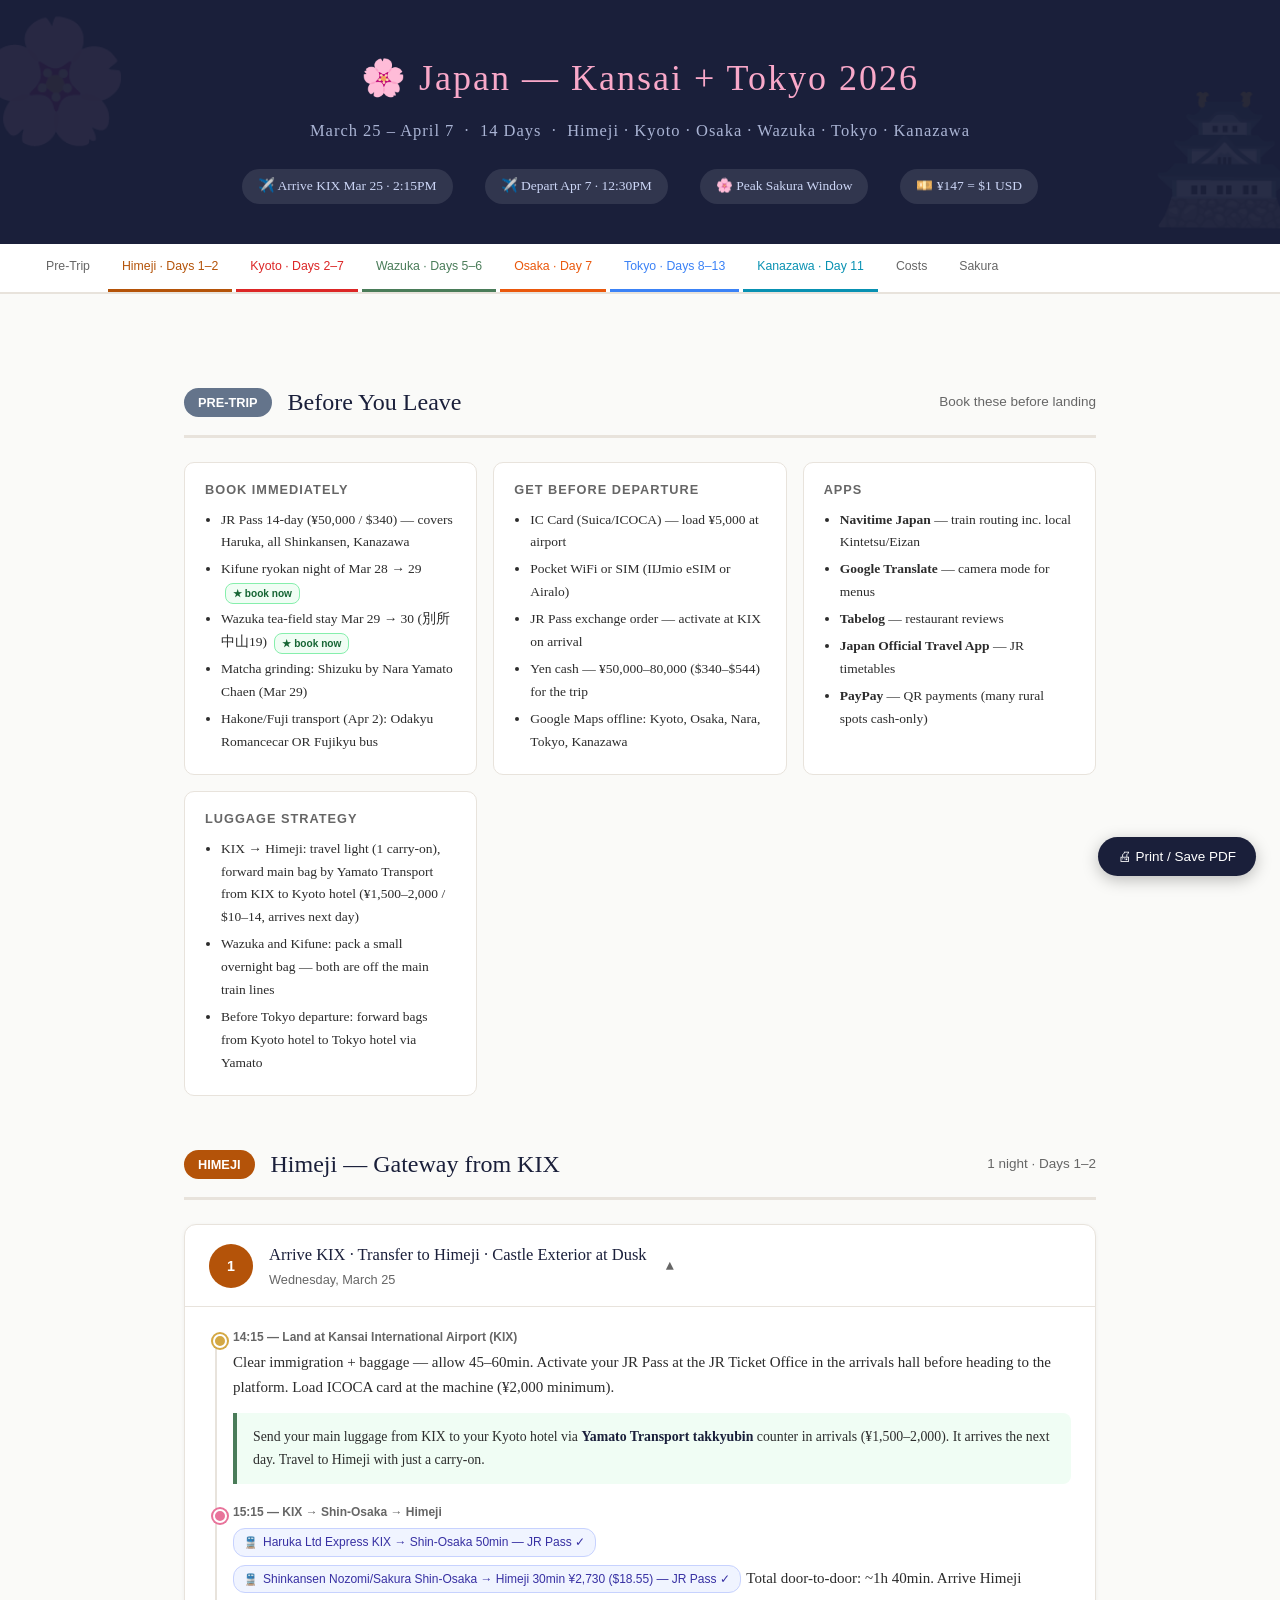
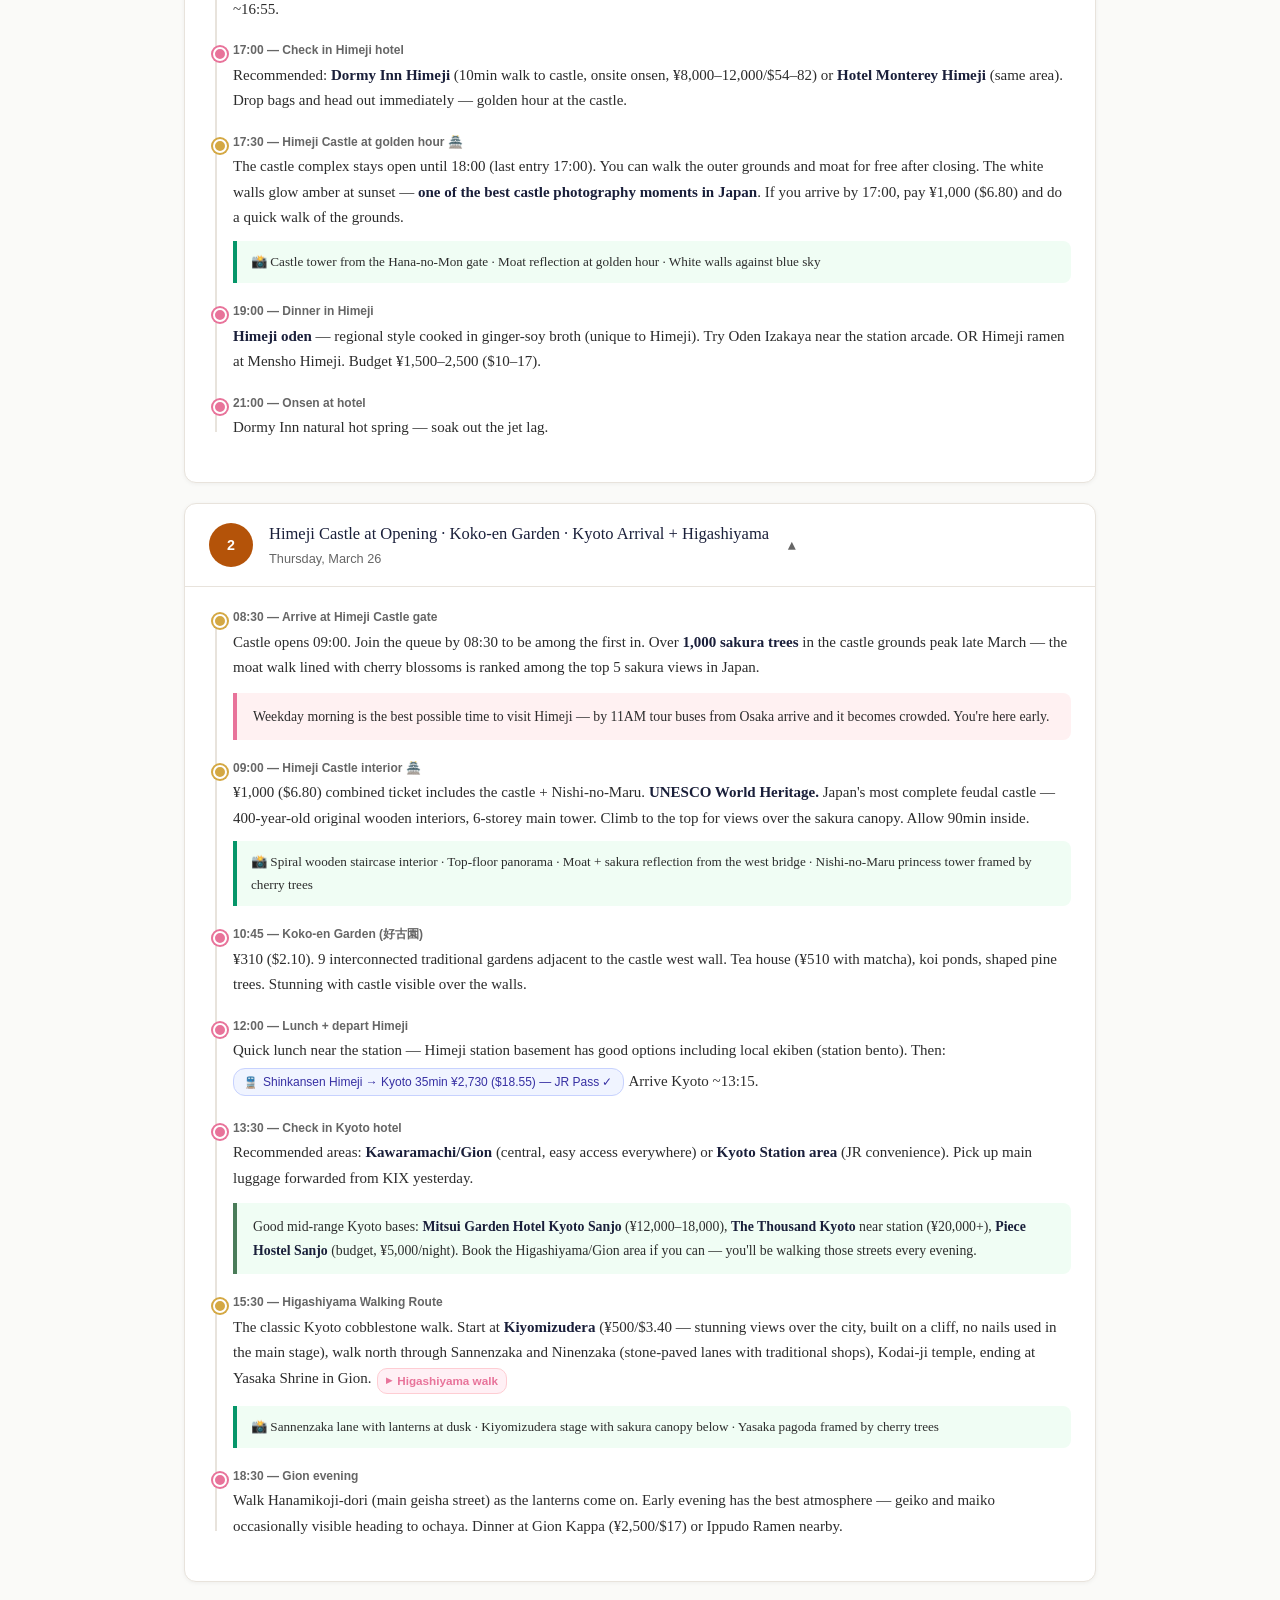
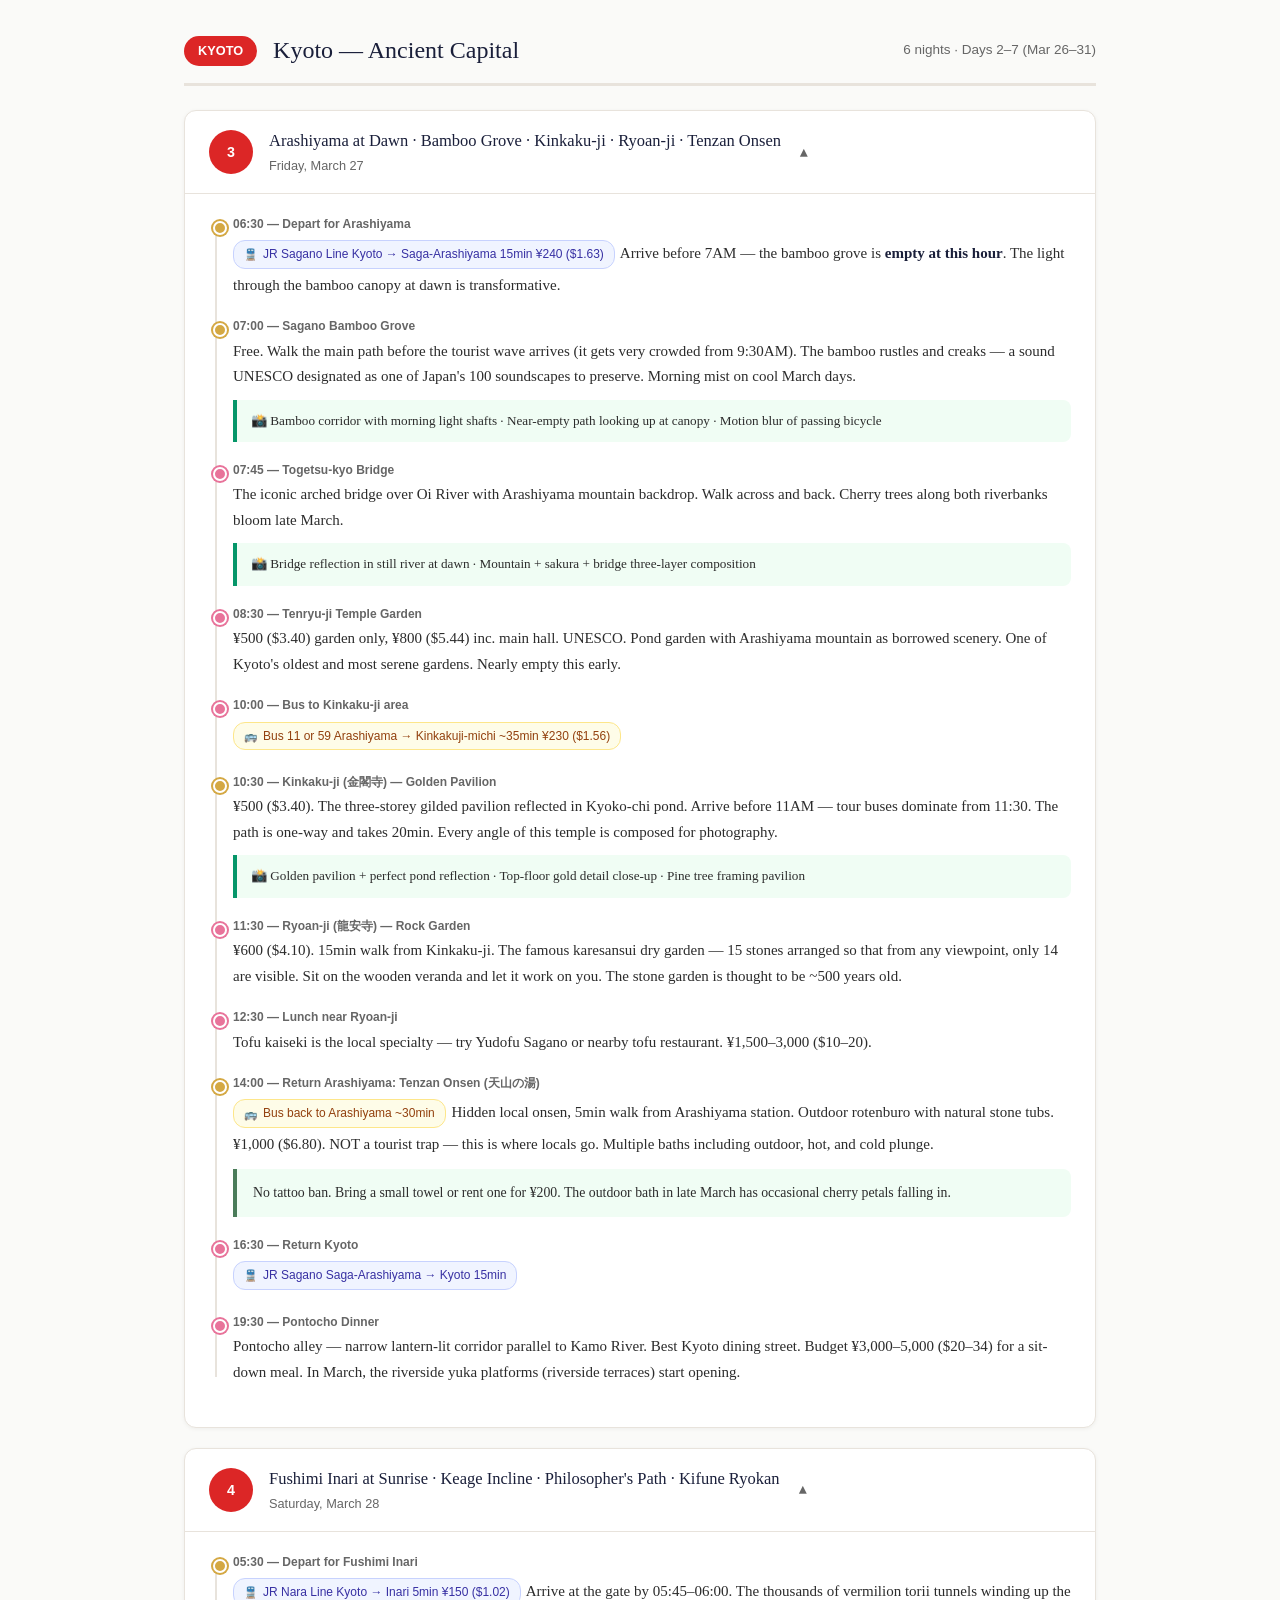
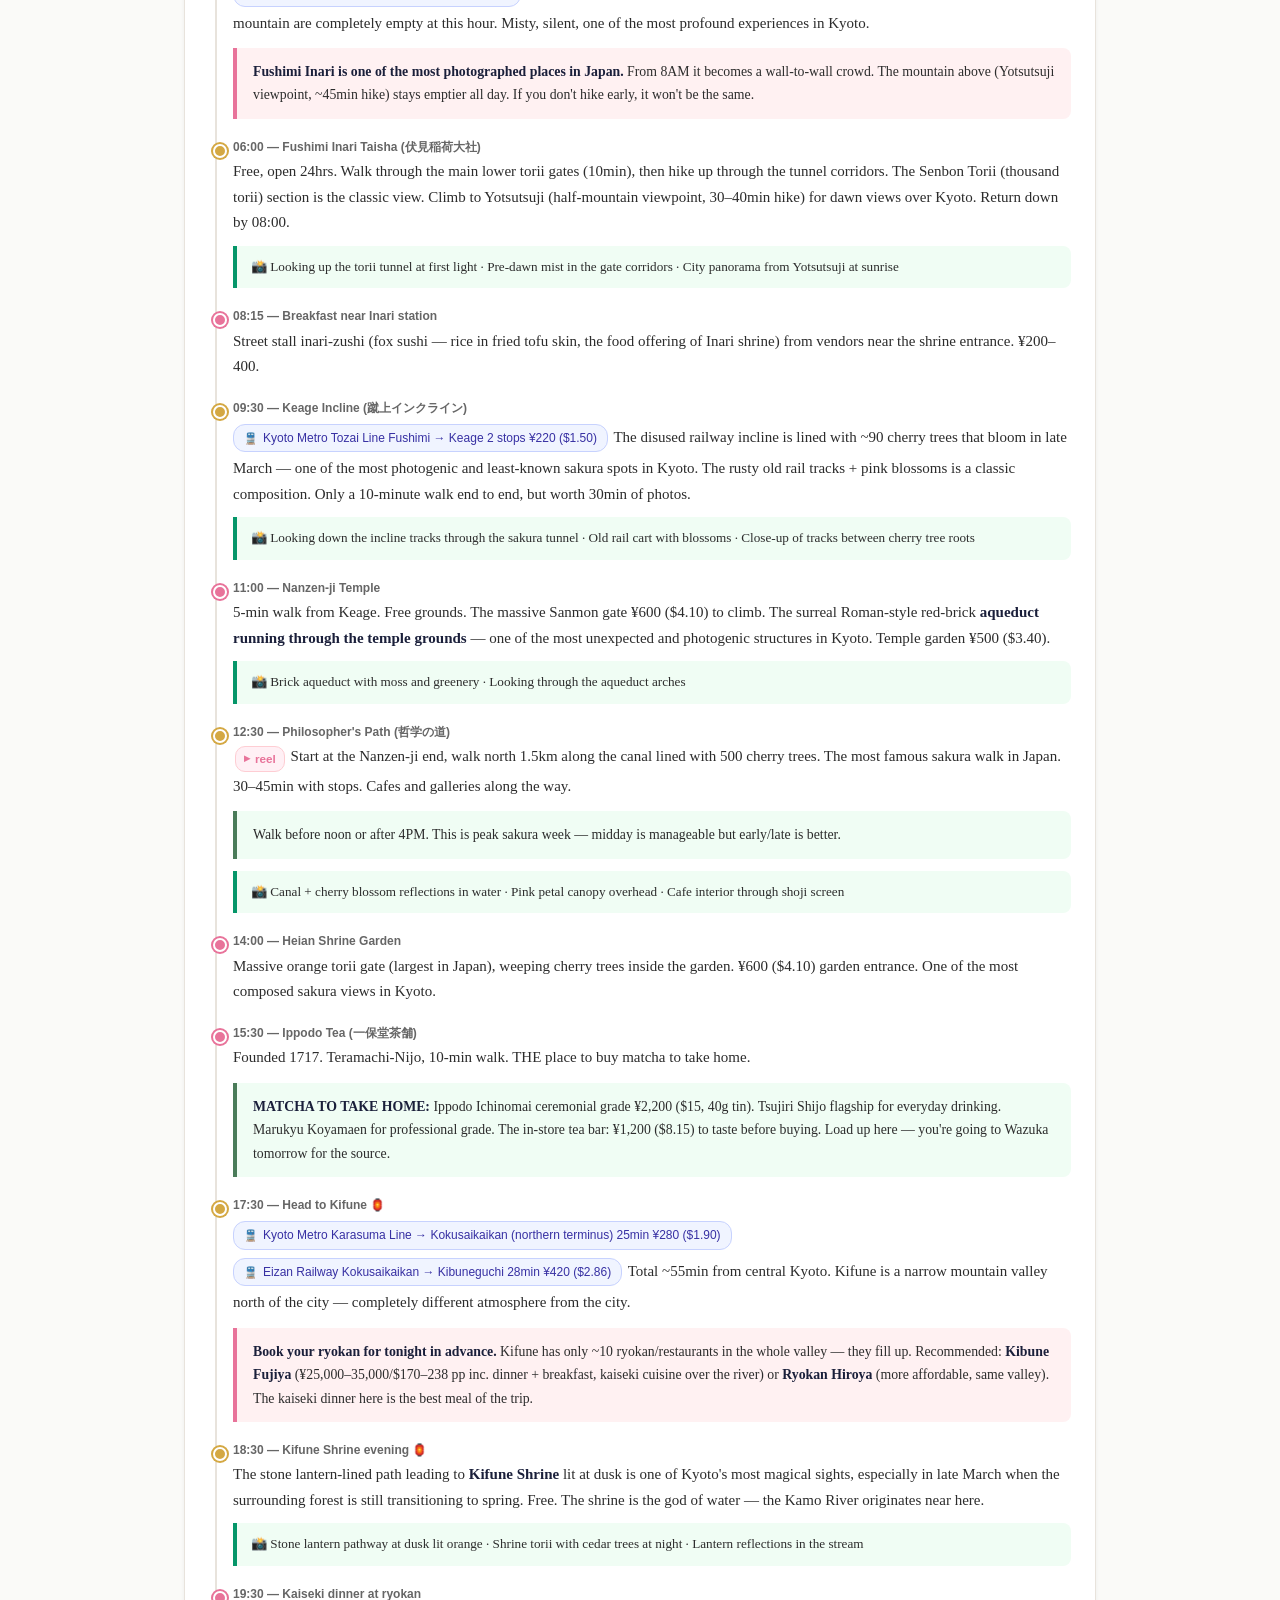
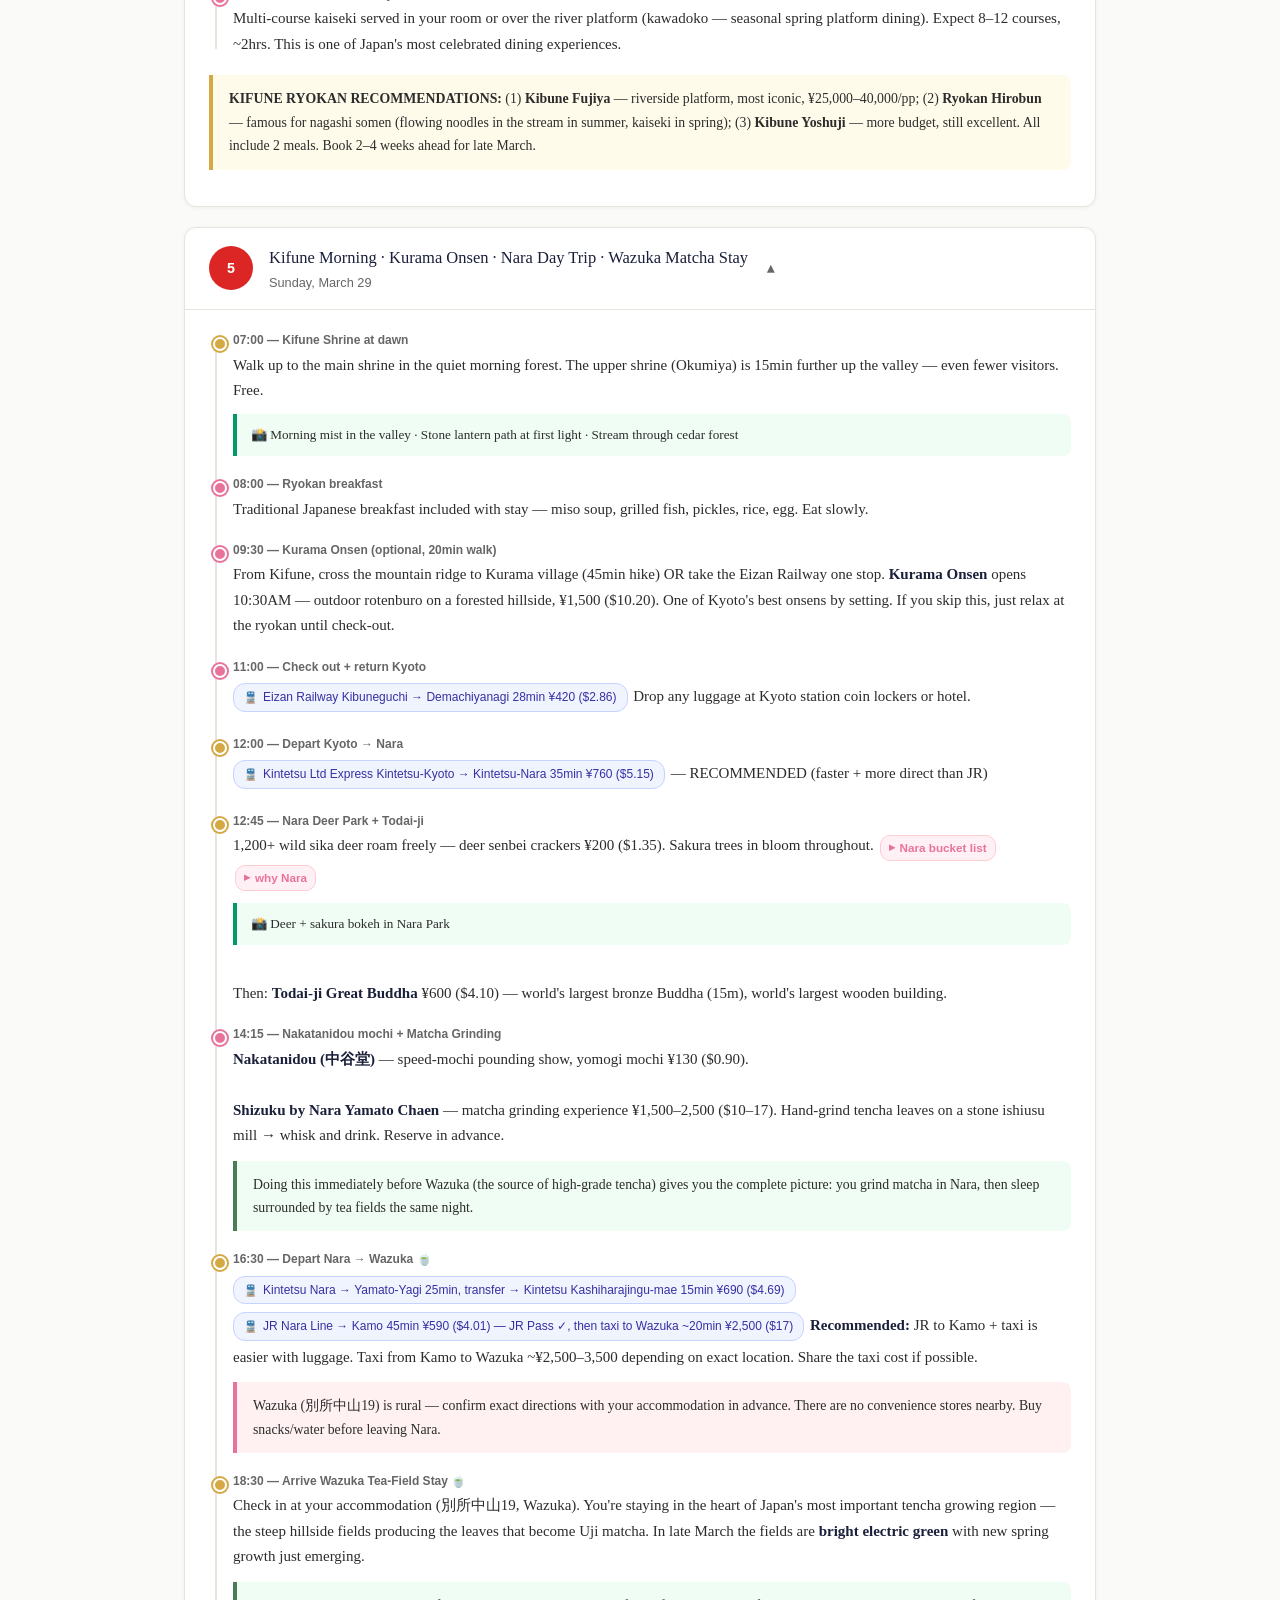
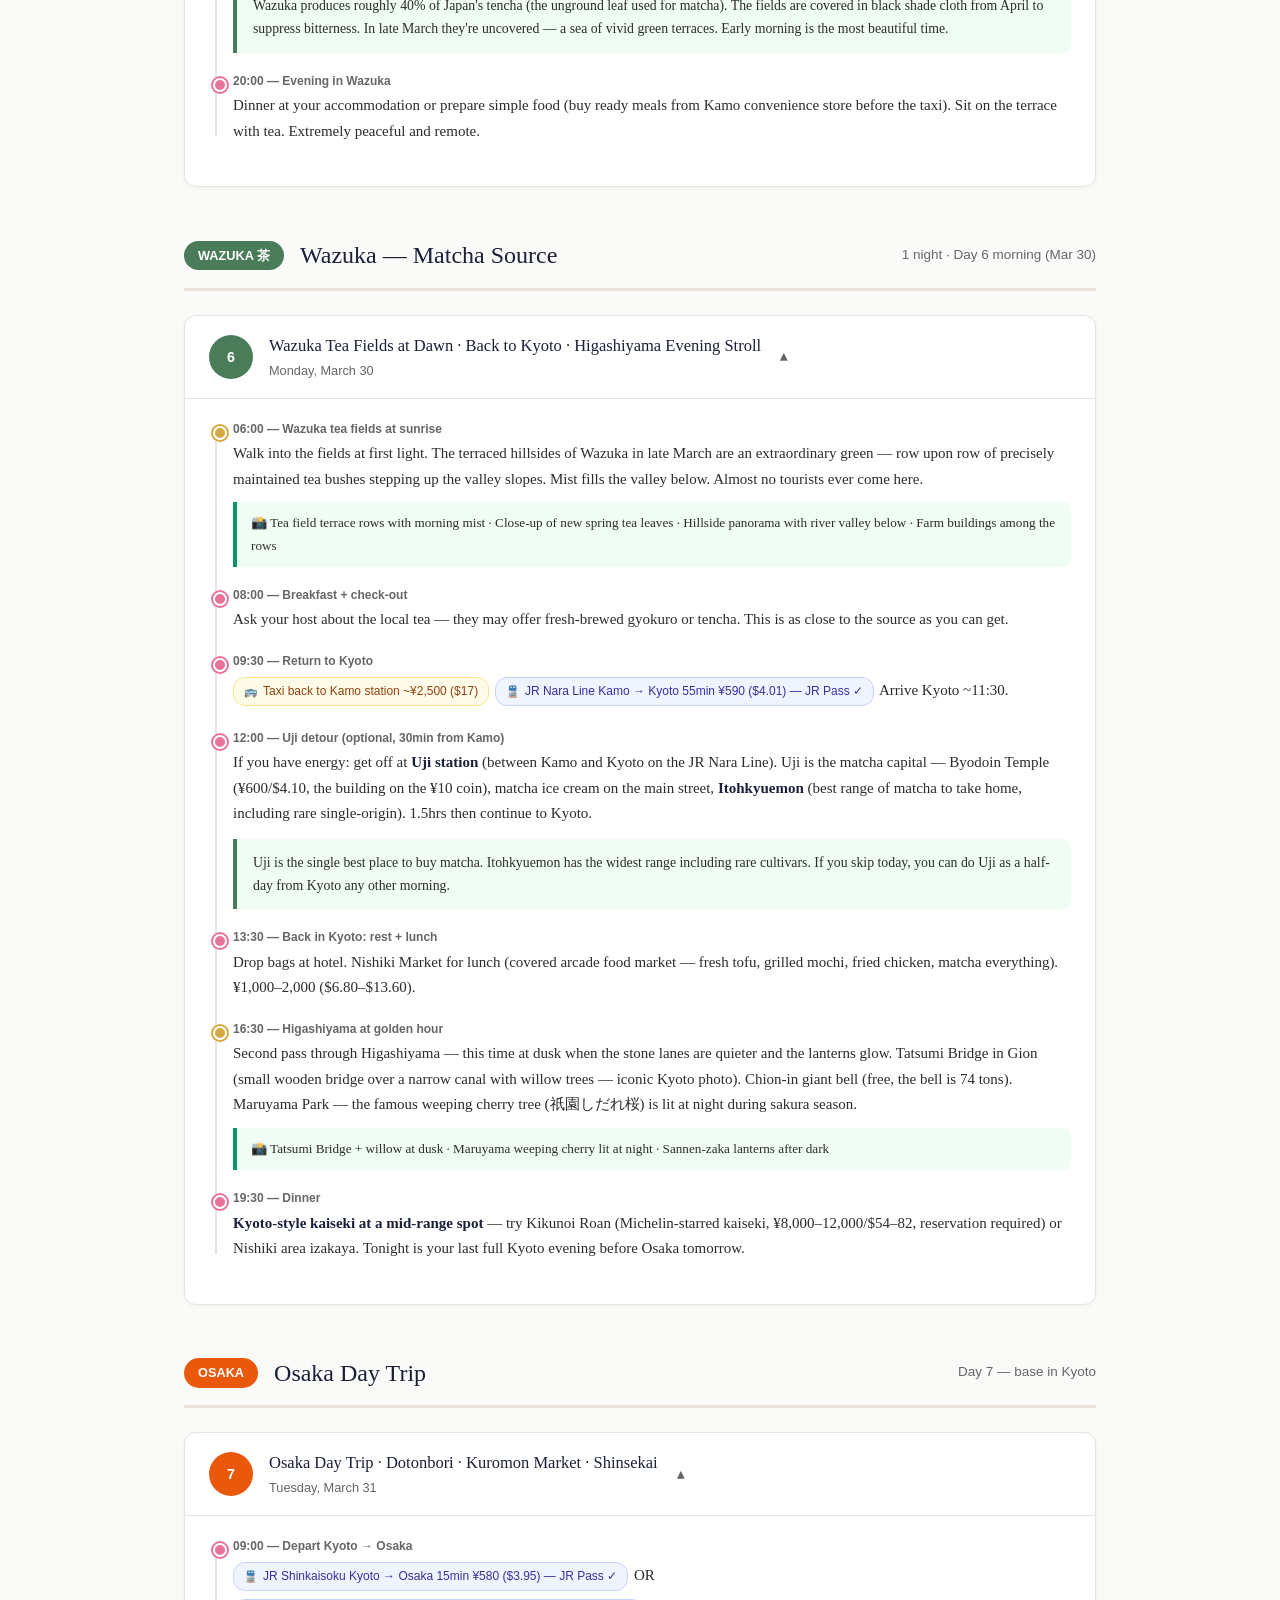
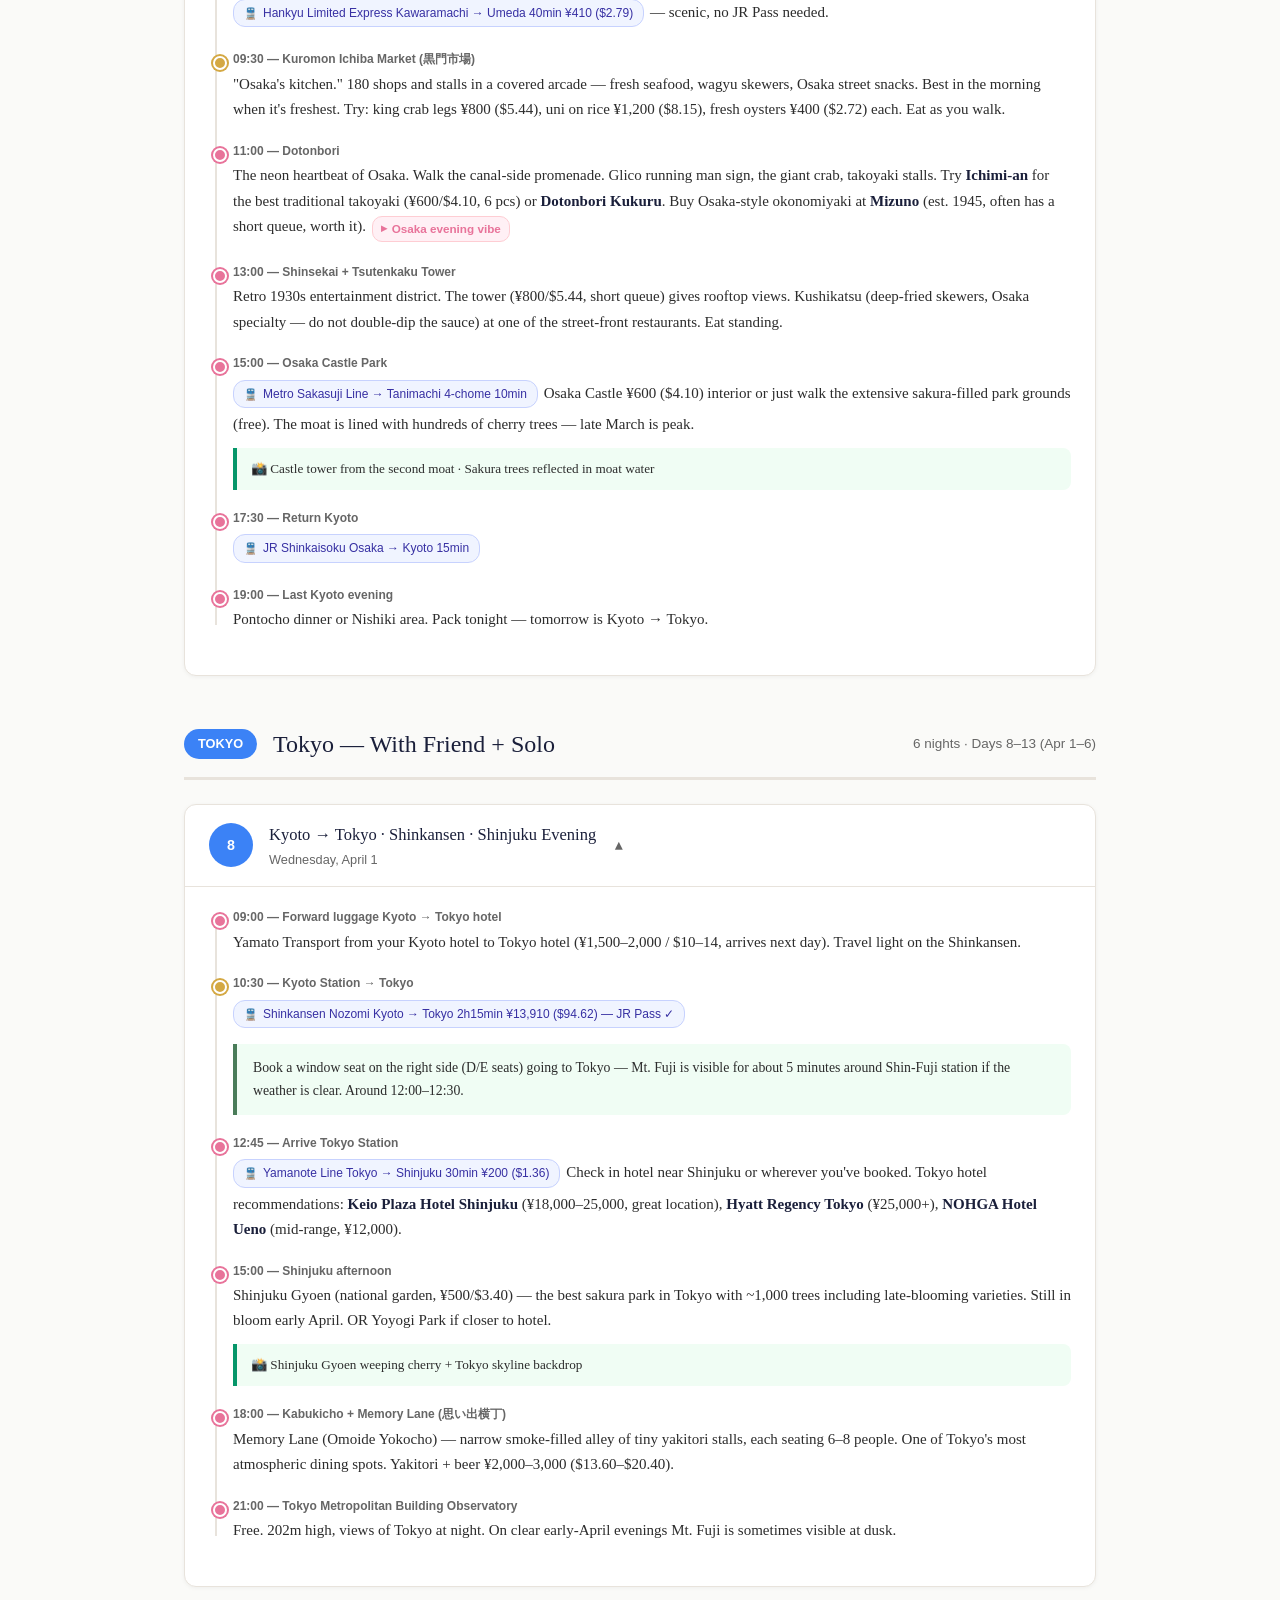
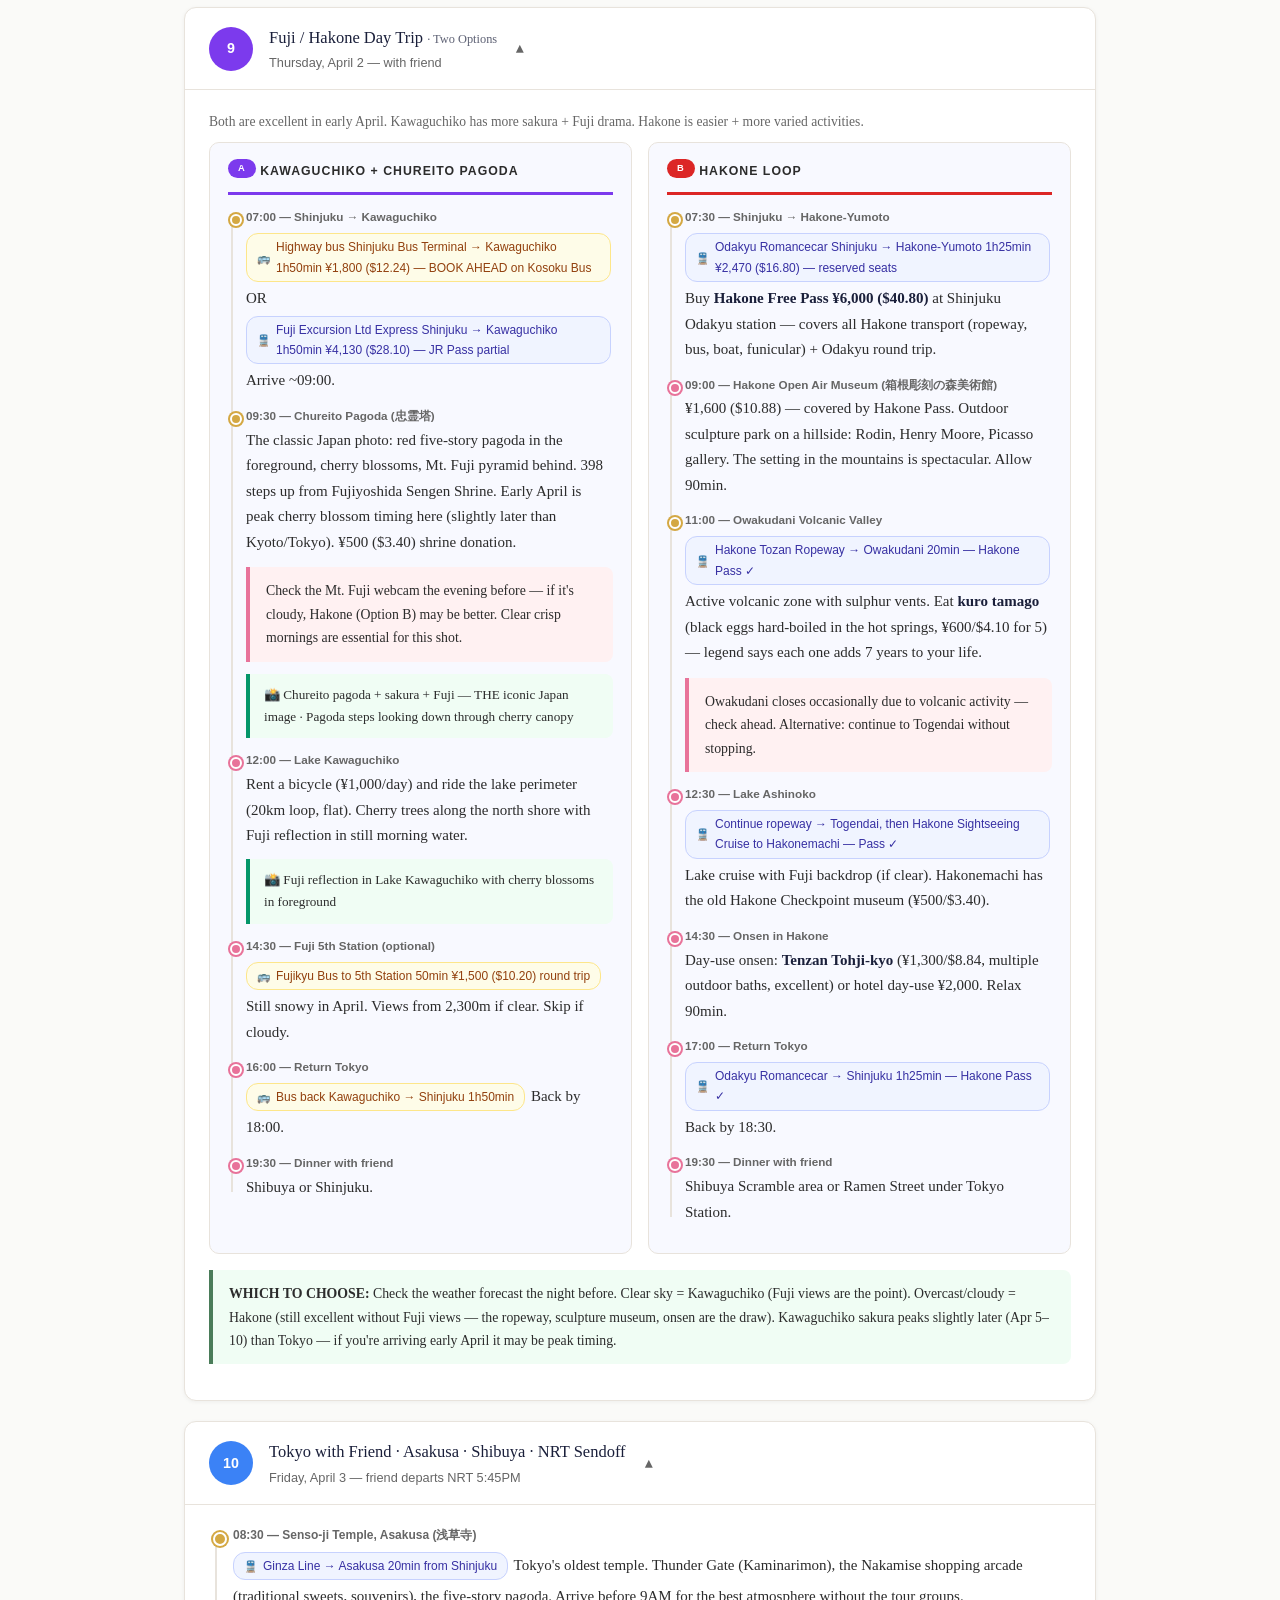
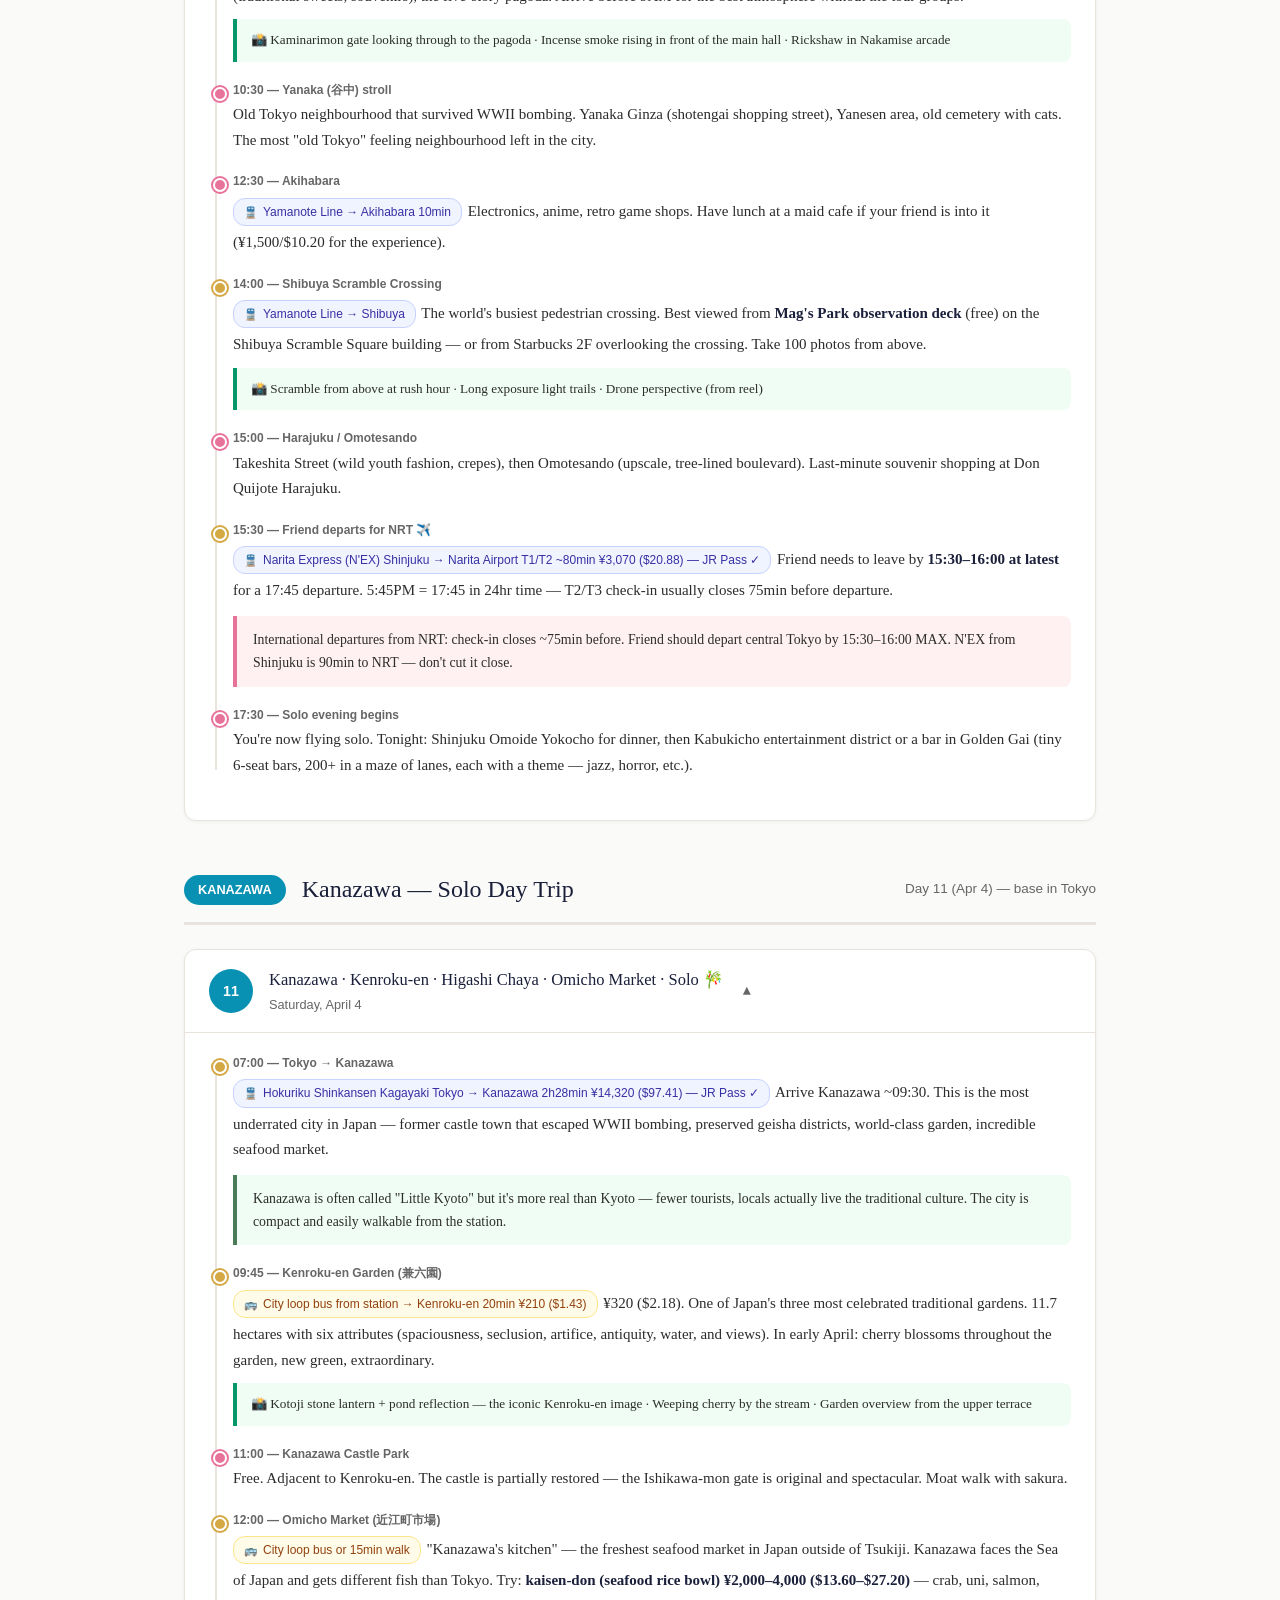
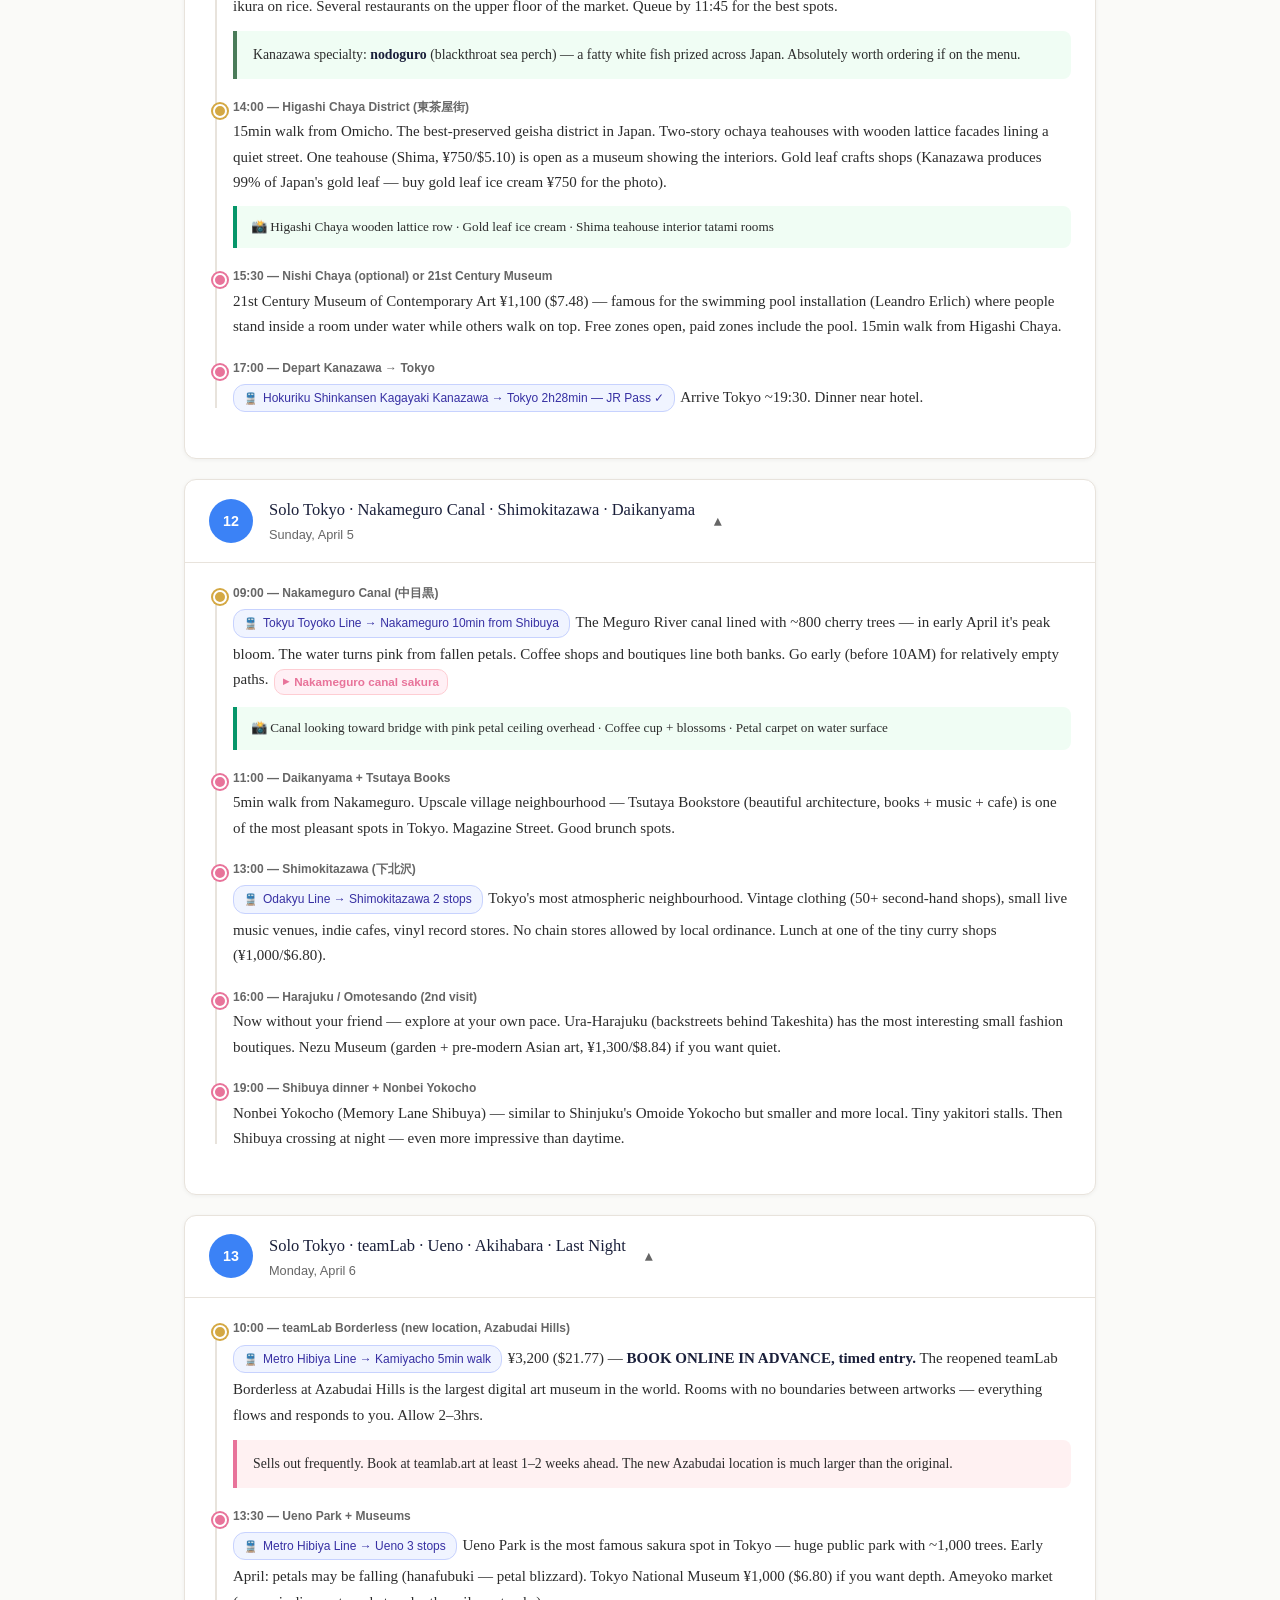
==== itinerary/kansai-tokyo-2026.html @ a79ab3cd "Add KIX arrival itinerary — Himeji, Kyoto, Wazuka, Tokyo, Kanazawa (Mar 25 – Apr 7)" ====
<!DOCTYPE html>
<html lang="en">
<head>
<meta charset="UTF-8">
<meta name="viewport" content="width=device-width, initial-scale=1.0">
<title>Japan — Kansai + Tokyo · Mar 25 – Apr 7 2026</title>
<style>
  :root {
    --sakura: #f9a8c9;
    --sakura-dark: #e8739a;
    --navy: #1a1f3a;
    --navy-light: #252d52;
    --gold: #d4a843;
    --green: #4a7c59;
    --text: #2c2c2c;
    --text-light: #666;
    --bg: #fafaf8;
    --card: #ffffff;
    --border: #e8e3dc;
    --himeji: #b45309;
    --kyoto: #dc2626;
    --osaka: #ea580c;
    --tokyo: #3b82f6;
    --fuji: #7c3aed;
    --wazuka: #4a7c59;
    --kanazawa: #0891b2;
  }
  * { box-sizing: border-box; margin: 0; padding: 0; }
  body { font-family: 'Georgia', serif; background: var(--bg); color: var(--text); line-height: 1.7; font-size: 15px; }

  header {
    background: var(--navy);
    color: white;
    padding: 48px 32px 40px;
    text-align: center;
    position: relative;
    overflow: hidden;
  }
  header::before { content: '🌸'; position: absolute; font-size: 120px; opacity: 0.06; top: -20px; left: -20px; }
  header::after  { content: '🏯'; position: absolute; font-size: 120px; opacity: 0.06; bottom: -20px; right: -20px; }
  header h1 { font-size: 2.4em; font-weight: normal; letter-spacing: 2px; color: var(--sakura); }
  header .subtitle { color: #aab4d4; font-size: 1.1em; margin-top: 8px; letter-spacing: 1px; }
  header .meta { display: flex; justify-content: center; gap: 32px; margin-top: 24px; flex-wrap: wrap; }
  header .meta span { background: rgba(255,255,255,0.1); padding: 6px 16px; border-radius: 20px; font-size: 0.9em; color: #ccd6f6; }

  nav {
    background: white;
    border-bottom: 2px solid var(--border);
    padding: 0 32px;
    position: sticky; top: 0; z-index: 100;
    display: flex; gap: 4px;
    overflow-x: auto; scrollbar-width: none;
  }
  nav::-webkit-scrollbar { display: none; }
  nav a {
    display: inline-block; padding: 12px 14px;
    text-decoration: none; color: var(--text-light);
    font-size: 0.82em; white-space: nowrap;
    border-bottom: 3px solid transparent;
    font-family: sans-serif; transition: all 0.2s;
  }
  nav a:hover { color: var(--navy); border-bottom-color: var(--sakura-dark); }
  nav a.himeji { border-bottom-color: var(--himeji); color: var(--himeji); }
  nav a.kyoto  { border-bottom-color: var(--kyoto); color: var(--kyoto); }
  nav a.osaka  { border-bottom-color: var(--osaka); color: var(--osaka); }
  nav a.tokyo  { border-bottom-color: var(--tokyo); color: var(--tokyo); }
  nav a.fuji   { border-bottom-color: var(--fuji); color: var(--fuji); }
  nav a.wazuka { border-bottom-color: var(--wazuka); color: var(--wazuka); }
  nav a.kanazawa { border-bottom-color: var(--kanazawa); color: var(--kanazawa); }

  main { max-width: 960px; margin: 0 auto; padding: 40px 24px 80px; }

  .region-header {
    display: flex; align-items: center; gap: 16px;
    margin: 48px 0 24px;
    padding-bottom: 12px;
    border-bottom: 3px solid var(--border);
  }
  .region-header .badge { padding: 4px 14px; border-radius: 20px; color: white; font-size: 0.85em; font-family: sans-serif; font-weight: 600; white-space: nowrap; }
  .region-header h2 { font-size: 1.6em; font-weight: normal; color: var(--navy); }
  .region-header .nights { color: var(--text-light); font-family: sans-serif; font-size: 0.9em; margin-left: auto; }

  .day { background: var(--card); border: 1px solid var(--border); border-radius: 12px; margin-bottom: 20px; overflow: hidden; box-shadow: 0 1px 4px rgba(0,0,0,0.05); }
  .day-header { display: flex; align-items: center; gap: 16px; padding: 16px 24px; border-bottom: 1px solid var(--border); cursor: pointer; user-select: none; }
  .day-number { width: 44px; height: 44px; border-radius: 50%; display: flex; align-items: center; justify-content: center; color: white; font-family: sans-serif; font-weight: 700; font-size: 0.95em; flex-shrink: 0; }
  .day-header h3 { font-size: 1.1em; font-weight: normal; color: var(--navy); flex: 1; }
  .day-header .date { font-family: sans-serif; font-size: 0.85em; color: var(--text-light); }
  .day-header .chevron { color: var(--text-light); font-size: 0.9em; transition: transform 0.2s; }
  .day.open .chevron { transform: rotate(180deg); }
  .day-body { padding: 20px 24px 24px; display: none; }
  .day.open .day-body { display: block; }

  .timeline { list-style: none; position: relative; padding-left: 24px; }
  .timeline::before { content: ''; position: absolute; left: 6px; top: 8px; bottom: 8px; width: 2px; background: var(--border); }
  .timeline li { position: relative; margin-bottom: 18px; }
  .timeline li::before { content: ''; position: absolute; left: -20px; top: 7px; width: 10px; height: 10px; border-radius: 50%; background: var(--sakura-dark); border: 2px solid white; box-shadow: 0 0 0 2px var(--sakura-dark); }
  .timeline li.alert::before { background: var(--gold); box-shadow: 0 0 0 2px var(--gold); }
  .time { font-family: sans-serif; font-size: 0.8em; color: var(--text-light); font-weight: 600; margin-bottom: 2px; }
  .timeline li strong { color: var(--navy); }

  .train { display: inline-flex; align-items: center; gap: 6px; background: #f0f4ff; border: 1px solid #c7d2fe; color: #3730a3; padding: 3px 10px; border-radius: 12px; font-family: sans-serif; font-size: 0.8em; font-weight: 500; margin: 4px 2px 4px 0; }
  .train::before { content: '🚆'; font-size: 0.9em; }
  .bus { display: inline-flex; align-items: center; gap: 6px; background: #fefce8; border: 1px solid #fde68a; color: #92400e; padding: 3px 10px; border-radius: 12px; font-family: sans-serif; font-size: 0.8em; font-weight: 500; margin: 4px 2px 4px 0; }
  .bus::before { content: '🚌'; font-size: 0.9em; }

  a.reel { display: inline-flex; align-items: center; gap: 5px; color: var(--sakura-dark); text-decoration: none; font-family: sans-serif; font-size: 0.78em; font-weight: 600; background: #fff0f5; border: 1px solid #fecdd3; padding: 2px 8px; border-radius: 10px; margin: 2px; white-space: nowrap; transition: background 0.15s; }
  a.reel:hover { background: #ffe4eb; }
  a.reel::before { content: '▶'; font-size: 0.7em; }

  .callout { background: #fffbeb; border-left: 4px solid var(--gold); padding: 12px 16px; border-radius: 0 8px 8px 0; margin: 12px 0; font-size: 0.92em; }
  .callout.warn { background: #fff1f2; border-color: var(--sakura-dark); }
  .callout.tip  { background: #f0fdf4; border-color: var(--green); }

  .photo-spot { background: #f0fdf4; border-left: 4px solid #059669; padding: 10px 14px; border-radius: 0 8px 8px 0; margin: 10px 0; font-size: 0.88em; }

  .table-wrap { overflow-x: auto; margin: 16px 0; }
  table { width: 100%; border-collapse: collapse; font-family: sans-serif; font-size: 0.85em; }
  th { background: var(--navy); color: white; padding: 10px 12px; text-align: left; font-weight: 500; }
  td { padding: 9px 12px; border-bottom: 1px solid var(--border); }
  tr:hover td { background: #f8f9ff; }
  td .yen { color: var(--text-light); }
  td .usd { color: var(--green); font-weight: 600; }

  .pretip-grid { display: grid; grid-template-columns: repeat(auto-fit, minmax(260px, 1fr)); gap: 16px; margin-top: 16px; }
  .pretip-card { background: var(--card); border: 1px solid var(--border); border-radius: 10px; padding: 16px 20px; }
  .pretip-card h4 { font-family: sans-serif; font-size: 0.85em; text-transform: uppercase; letter-spacing: 1px; color: var(--text-light); margin-bottom: 8px; }
  .pretip-card ul { padding-left: 16px; font-size: 0.9em; }
  .pretip-card li { margin-bottom: 4px; }
  .my-tip { display: inline-block; background: #f0fdf4; border: 1px solid #86efac; color: #166534; font-family: sans-serif; font-size: 0.75em; padding: 1px 7px; border-radius: 8px; margin-left: 4px; font-weight: 600; vertical-align: middle; }
  .my-tip::before { content: '★ '; }

  .alt-label { font-family: sans-serif; font-size: 0.78em; font-weight: 700; text-transform: uppercase; letter-spacing: 1px; color: var(--text-light); margin-bottom: 12px; }
  .alt-grid { display: grid; grid-template-columns: 1fr 1fr; gap: 16px; margin: 4px 0 16px; }
  @media (max-width: 680px) { .alt-grid { grid-template-columns: 1fr; } }
  .alt-col { background: #f8f9ff; border: 1px solid var(--border); border-radius: 10px; padding: 16px 18px; }
  .alt-col-header { font-family: sans-serif; font-weight: 700; font-size: 0.82em; text-transform: uppercase; letter-spacing: 1px; margin-bottom: 12px; padding-bottom: 8px; border-bottom: 3px solid; }
  .alt-col .timeline { padding-left: 18px; }
  .alt-col .timeline::before { left: 3px; }
  .alt-col .timeline li { margin-bottom: 12px; }
  .alt-col .timeline li::before { left: -16px; width: 8px; height: 8px; }
  .alt-col .time { font-family: sans-serif; font-size: 0.78em; color: var(--text-light); font-weight: 600; margin-bottom: 2px; }
  .alt-badge { display: inline-block; padding: 2px 10px; border-radius: 10px; color: white; font-size: 0.76em; font-family: sans-serif; font-weight: 600; vertical-align: middle; margin-bottom: 6px; }

  .ref-section { margin-top: 48px; }
  .ref-section h2 { font-size: 1.3em; color: var(--navy); margin-bottom: 16px; padding-bottom: 8px; border-bottom: 2px solid var(--border); }

  .print-btn { position: fixed; bottom: 24px; right: 24px; background: var(--navy); color: white; border: none; padding: 12px 20px; border-radius: 28px; font-family: sans-serif; font-size: 0.9em; cursor: pointer; box-shadow: 0 4px 16px rgba(0,0,0,0.25); z-index: 200; transition: background 0.2s; }
  .print-btn:hover { background: var(--sakura-dark); }

  .footer-legend { text-align: center; padding: 32px 24px 16px; font-family: sans-serif; font-size: 0.8em; color: var(--text-light); border-top: 1px solid var(--border); margin-top: 40px; }

  @media print {
    .print-btn, nav { display: none !important; }
    .day-body { display: block !important; }
    .day { box-shadow: none; page-break-inside: avoid; }
    header { background: #1a1f3a !important; -webkit-print-color-adjust: exact; print-color-adjust: exact; }
    body { font-size: 12px; }
    main { padding: 0; }
  }
  @media (max-width: 600px) {
    header h1 { font-size: 1.7em; }
    .region-header h2 { font-size: 1.3em; }
    .day-header { padding: 12px 16px; }
    .day-body { padding: 14px 16px 18px; }
  }
</style>
</head>
<body>

<header>
  <h1>🌸 Japan — Kansai + Tokyo 2026</h1>
  <div class="subtitle">March 25 – April 7 &nbsp;·&nbsp; 14 Days &nbsp;·&nbsp; Himeji · Kyoto · Osaka · Wazuka · Tokyo · Kanazawa</div>
  <div class="meta">
    <span>✈️ Arrive KIX Mar 25 · 2:15PM</span>
    <span>✈️ Depart Apr 7 · 12:30PM</span>
    <span>🌸 Peak Sakura Window</span>
    <span>💴 ¥147 = $1 USD</span>
  </div>
</header>

<nav>
  <a href="#pretour">Pre-Trip</a>
  <a href="#himeji" class="himeji">Himeji · Days 1–2</a>
  <a href="#kyoto" class="kyoto">Kyoto · Days 2–7</a>
  <a href="#wazuka" class="wazuka">Wazuka · Days 5–6</a>
  <a href="#osaka" class="osaka">Osaka · Day 7</a>
  <a href="#tokyo" class="tokyo">Tokyo · Days 8–13</a>
  <a href="#kanazawa" class="kanazawa">Kanazawa · Day 11</a>
  <a href="#trains">Costs</a>
  <a href="#sakura">Sakura</a>
</nav>

<main>

<!-- PRE-TRIP -->
<section id="pretour">
  <div class="region-header">
    <span class="badge" style="background:#64748b">PRE-TRIP</span>
    <h2>Before You Leave</h2>
    <span class="nights">Book these before landing</span>
  </div>
  <div class="pretip-grid">
    <div class="pretip-card">
      <h4>Book Immediately</h4>
      <ul>
        <li>JR Pass 14-day (¥50,000 / $340) — covers Haruka, all Shinkansen, Kanazawa</li>
        <li>Kifune ryokan night of Mar 28 → 29 <span class="my-tip">book now</span></li>
        <li>Wazuka tea-field stay Mar 29 → 30 (別所中山19) <span class="my-tip">book now</span></li>
        <li>Matcha grinding: Shizuku by Nara Yamato Chaen (Mar 29)</li>
        <li>Hakone/Fuji transport (Apr 2): Odakyu Romancecar OR Fujikyu bus</li>
      </ul>
    </div>
    <div class="pretip-card">
      <h4>Get Before Departure</h4>
      <ul>
        <li>IC Card (Suica/ICOCA) — load ¥5,000 at airport</li>
        <li>Pocket WiFi or SIM (IIJmio eSIM or Airalo)</li>
        <li>JR Pass exchange order — activate at KIX on arrival</li>
        <li>Yen cash — ¥50,000–80,000 ($340–$544) for the trip</li>
        <li>Google Maps offline: Kyoto, Osaka, Nara, Tokyo, Kanazawa</li>
      </ul>
    </div>
    <div class="pretip-card">
      <h4>Apps</h4>
      <ul>
        <li><strong>Navitime Japan</strong> — train routing inc. local Kintetsu/Eizan</li>
        <li><strong>Google Translate</strong> — camera mode for menus</li>
        <li><strong>Tabelog</strong> — restaurant reviews</li>
        <li><strong>Japan Official Travel App</strong> — JR timetables</li>
        <li><strong>PayPay</strong> — QR payments (many rural spots cash-only)</li>
      </ul>
    </div>
    <div class="pretip-card">
      <h4>Luggage Strategy</h4>
      <ul>
        <li>KIX → Himeji: travel light (1 carry-on), forward main bag by Yamato Transport from KIX to Kyoto hotel (¥1,500–2,000 / $10–14, arrives next day)</li>
        <li>Wazuka and Kifune: pack a small overnight bag — both are off the main train lines</li>
        <li>Before Tokyo departure: forward bags from Kyoto hotel to Tokyo hotel via Yamato</li>
      </ul>
    </div>
  </div>
</section>

<!-- HIMEJI -->
<section id="himeji">
  <div class="region-header">
    <span class="badge" style="background:var(--himeji)">HIMEJI</span>
    <h2>Himeji — Gateway from KIX</h2>
    <span class="nights">1 night · Days 1–2</span>
  </div>

  <!-- DAY 1 -->
  <div class="day open" id="day1">
    <div class="day-header" onclick="toggle(this)">
      <div class="day-number" style="background:var(--himeji)">1</div>
      <div>
        <h3>Arrive KIX · Transfer to Himeji · Castle Exterior at Dusk</h3>
        <div class="date">Wednesday, March 25</div>
      </div>
      <span class="chevron">▼</span>
    </div>
    <div class="day-body">
      <ul class="timeline">
        <li class="alert">
          <div class="time">14:15 — Land at Kansai International Airport (KIX)</div>
          Clear immigration + baggage — allow 45–60min. Activate your JR Pass at the JR Ticket Office in the arrivals hall before heading to the platform. Load ICOCA card at the machine (¥2,000 minimum).
          <div class="callout tip">Send your main luggage from KIX to your Kyoto hotel via <strong>Yamato Transport takkyubin</strong> counter in arrivals (¥1,500–2,000). It arrives the next day. Travel to Himeji with just a carry-on.</div>
        </li>
        <li>
          <div class="time">15:15 — KIX → Shin-Osaka → Himeji</div>
          <span class="train">Haruka Ltd Express KIX → Shin-Osaka 50min — JR Pass ✓</span>
          <span class="train">Shinkansen Nozomi/Sakura Shin-Osaka → Himeji 30min ¥2,730 ($18.55) — JR Pass ✓</span>
          Total door-to-door: ~1h 40min. Arrive Himeji ~16:55.
        </li>
        <li>
          <div class="time">17:00 — Check in Himeji hotel</div>
          Recommended: <strong>Dormy Inn Himeji</strong> (10min walk to castle, onsite onsen, ¥8,000–12,000/$54–82) or <strong>Hotel Monterey Himeji</strong> (same area). Drop bags and head out immediately — golden hour at the castle.
        </li>
        <li class="alert">
          <div class="time">17:30 — Himeji Castle at golden hour 🏯</div>
          The castle complex stays open until 18:00 (last entry 17:00). You can walk the outer grounds and moat for free after closing. The white walls glow amber at sunset — <strong>one of the best castle photography moments in Japan</strong>. If you arrive by 17:00, pay ¥1,000 ($6.80) and do a quick walk of the grounds.
          <div class="photo-spot">📸 Castle tower from the Hana-no-Mon gate · Moat reflection at golden hour · White walls against blue sky</div>
        </li>
        <li>
          <div class="time">19:00 — Dinner in Himeji</div>
          <strong>Himeji oden</strong> — regional style cooked in ginger-soy broth (unique to Himeji). Try Oden Izakaya near the station arcade. OR Himeji ramen at Mensho Himeji. Budget ¥1,500–2,500 ($10–17).
        </li>
        <li>
          <div class="time">21:00 — Onsen at hotel</div>
          Dormy Inn natural hot spring — soak out the jet lag.
        </li>
      </ul>
    </div>
  </div>

  <!-- DAY 2 -->
  <div class="day open" id="day2">
    <div class="day-header" onclick="toggle(this)">
      <div class="day-number" style="background:var(--himeji)">2</div>
      <div>
        <h3>Himeji Castle at Opening · Koko-en Garden · Kyoto Arrival + Higashiyama</h3>
        <div class="date">Thursday, March 26</div>
      </div>
      <span class="chevron">▼</span>
    </div>
    <div class="day-body">
      <ul class="timeline">
        <li class="alert">
          <div class="time">08:30 — Arrive at Himeji Castle gate</div>
          Castle opens 09:00. Join the queue by 08:30 to be among the first in. Over <strong>1,000 sakura trees</strong> in the castle grounds peak late March — the moat walk lined with cherry blossoms is ranked among the top 5 sakura views in Japan.
          <div class="callout warn">Weekday morning is the best possible time to visit Himeji — by 11AM tour buses from Osaka arrive and it becomes crowded. You're here early.</div>
        </li>
        <li class="alert">
          <div class="time">09:00 — Himeji Castle interior 🏯</div>
          ¥1,000 ($6.80) combined ticket includes the castle + Nishi-no-Maru. <strong>UNESCO World Heritage.</strong> Japan's most complete feudal castle — 400-year-old original wooden interiors, 6-storey main tower. Climb to the top for views over the sakura canopy. Allow 90min inside.
          <div class="photo-spot">📸 Spiral wooden staircase interior · Top-floor panorama · Moat + sakura reflection from the west bridge · Nishi-no-Maru princess tower framed by cherry trees</div>
        </li>
        <li>
          <div class="time">10:45 — Koko-en Garden (好古園)</div>
          ¥310 ($2.10). 9 interconnected traditional gardens adjacent to the castle west wall. Tea house (¥510 with matcha), koi ponds, shaped pine trees. Stunning with castle visible over the walls.
        </li>
        <li>
          <div class="time">12:00 — Lunch + depart Himeji</div>
          Quick lunch near the station — Himeji station basement has good options including local ekiben (station bento). Then:
          <span class="train">Shinkansen Himeji → Kyoto 35min ¥2,730 ($18.55) — JR Pass ✓</span>
          Arrive Kyoto ~13:15.
        </li>
        <li>
          <div class="time">13:30 — Check in Kyoto hotel</div>
          Recommended areas: <strong>Kawaramachi/Gion</strong> (central, easy access everywhere) or <strong>Kyoto Station area</strong> (JR convenience). Pick up main luggage forwarded from KIX yesterday.
          <div class="callout tip">Good mid-range Kyoto bases: <strong>Mitsui Garden Hotel Kyoto Sanjo</strong> (¥12,000–18,000), <strong>The Thousand Kyoto</strong> near station (¥20,000+), <strong>Piece Hostel Sanjo</strong> (budget, ¥5,000/night). Book the Higashiyama/Gion area if you can — you'll be walking those streets every evening.</div>
        </li>
        <li class="alert">
          <div class="time">15:30 — Higashiyama Walking Route</div>
          The classic Kyoto cobblestone walk. Start at <strong>Kiyomizudera</strong> (¥500/$3.40 — stunning views over the city, built on a cliff, no nails used in the main stage), walk north through Sannenzaka and Ninenzaka (stone-paved lanes with traditional shops), Kodai-ji temple, ending at Yasaka Shrine in Gion.
          <a class="reel" href="https://www.instagram.com/reel/C9VKUb7Nqg8/" target="_blank">Higashiyama walk</a>
          <div class="photo-spot">📸 Sannenzaka lane with lanterns at dusk · Kiyomizudera stage with sakura canopy below · Yasaka pagoda framed by cherry trees</div>
        </li>
        <li>
          <div class="time">18:30 — Gion evening</div>
          Walk Hanamikoji-dori (main geisha street) as the lanterns come on. Early evening has the best atmosphere — geiko and maiko occasionally visible heading to ochaya. Dinner at Gion Kappa (¥2,500/$17) or Ippudo Ramen nearby.
        </li>
      </ul>
    </div>
  </div>
</section>

<!-- KYOTO -->
<section id="kyoto">
  <div class="region-header">
    <span class="badge" style="background:var(--kyoto)">KYOTO</span>
    <h2>Kyoto — Ancient Capital</h2>
    <span class="nights">6 nights · Days 2–7 (Mar 26–31)</span>
  </div>

  <!-- DAY 3 -->
  <div class="day open" id="day3">
    <div class="day-header" onclick="toggle(this)">
      <div class="day-number" style="background:var(--kyoto)">3</div>
      <div>
        <h3>Arashiyama at Dawn · Bamboo Grove · Kinkaku-ji · Ryoan-ji · Tenzan Onsen</h3>
        <div class="date">Friday, March 27</div>
      </div>
      <span class="chevron">▼</span>
    </div>
    <div class="day-body">
      <ul class="timeline">
        <li class="alert">
          <div class="time">06:30 — Depart for Arashiyama</div>
          <span class="train">JR Sagano Line Kyoto → Saga-Arashiyama 15min ¥240 ($1.63)</span>
          Arrive before 7AM — the bamboo grove is <strong>empty at this hour</strong>. The light through the bamboo canopy at dawn is transformative.
        </li>
        <li class="alert">
          <div class="time">07:00 — Sagano Bamboo Grove</div>
          Free. Walk the main path before the tourist wave arrives (it gets very crowded from 9:30AM). The bamboo rustles and creaks — a sound UNESCO designated as one of Japan's 100 soundscapes to preserve. Morning mist on cool March days.
          <div class="photo-spot">📸 Bamboo corridor with morning light shafts · Near-empty path looking up at canopy · Motion blur of passing bicycle</div>
        </li>
        <li>
          <div class="time">07:45 — Togetsu-kyo Bridge</div>
          The iconic arched bridge over Oi River with Arashiyama mountain backdrop. Walk across and back. Cherry trees along both riverbanks bloom late March.
          <div class="photo-spot">📸 Bridge reflection in still river at dawn · Mountain + sakura + bridge three-layer composition</div>
        </li>
        <li>
          <div class="time">08:30 — Tenryu-ji Temple Garden</div>
          ¥500 ($3.40) garden only, ¥800 ($5.44) inc. main hall. UNESCO. Pond garden with Arashiyama mountain as borrowed scenery. One of Kyoto's oldest and most serene gardens. Nearly empty this early.
        </li>
        <li>
          <div class="time">10:00 — Bus to Kinkaku-ji area</div>
          <span class="bus">Bus 11 or 59 Arashiyama → Kinkakuji-michi ~35min ¥230 ($1.56)</span>
        </li>
        <li class="alert">
          <div class="time">10:30 — Kinkaku-ji (金閣寺) — Golden Pavilion</div>
          ¥500 ($3.40). The three-storey gilded pavilion reflected in Kyoko-chi pond. Arrive before 11AM — tour buses dominate from 11:30. The path is one-way and takes 20min. Every angle of this temple is composed for photography.
          <div class="photo-spot">📸 Golden pavilion + perfect pond reflection · Top-floor gold detail close-up · Pine tree framing pavilion</div>
        </li>
        <li>
          <div class="time">11:30 — Ryoan-ji (龍安寺) — Rock Garden</div>
          ¥600 ($4.10). 15min walk from Kinkaku-ji. The famous karesansui dry garden — 15 stones arranged so that from any viewpoint, only 14 are visible. Sit on the wooden veranda and let it work on you. The stone garden is thought to be ~500 years old.
        </li>
        <li>
          <div class="time">12:30 — Lunch near Ryoan-ji</div>
          Tofu kaiseki is the local specialty — try Yudofu Sagano or nearby tofu restaurant. ¥1,500–3,000 ($10–20).
        </li>
        <li class="alert">
          <div class="time">14:00 — Return Arashiyama: Tenzan Onsen (天山の湯)</div>
          <span class="bus">Bus back to Arashiyama ~30min</span>
          Hidden local onsen, 5min walk from Arashiyama station. Outdoor rotenburo with natural stone tubs. ¥1,000 ($6.80). NOT a tourist trap — this is where locals go. Multiple baths including outdoor, hot, and cold plunge.
          <div class="callout tip">No tattoo ban. Bring a small towel or rent one for ¥200. The outdoor bath in late March has occasional cherry petals falling in.</div>
        </li>
        <li>
          <div class="time">16:30 — Return Kyoto</div>
          <span class="train">JR Sagano Saga-Arashiyama → Kyoto 15min</span>
        </li>
        <li>
          <div class="time">19:30 — Pontocho Dinner</div>
          Pontocho alley — narrow lantern-lit corridor parallel to Kamo River. Best Kyoto dining street. Budget ¥3,000–5,000 ($20–34) for a sit-down meal. In March, the riverside yuka platforms (riverside terraces) start opening.
        </li>
      </ul>
    </div>
  </div>

  <!-- DAY 4 -->
  <div class="day open" id="day4">
    <div class="day-header" onclick="toggle(this)">
      <div class="day-number" style="background:var(--kyoto)">4</div>
      <div>
        <h3>Fushimi Inari at Sunrise · Keage Incline · Philosopher's Path · Kifune Ryokan</h3>
        <div class="date">Saturday, March 28</div>
      </div>
      <span class="chevron">▼</span>
    </div>
    <div class="day-body">
      <ul class="timeline">
        <li class="alert">
          <div class="time">05:30 — Depart for Fushimi Inari</div>
          <span class="train">JR Nara Line Kyoto → Inari 5min ¥150 ($1.02)</span>
          Arrive at the gate by 05:45–06:00. The thousands of vermilion torii tunnels winding up the mountain are completely empty at this hour. Misty, silent, one of the most profound experiences in Kyoto.
          <div class="callout warn"><strong>Fushimi Inari is one of the most photographed places in Japan.</strong> From 8AM it becomes a wall-to-wall crowd. The mountain above (Yotsutsuji viewpoint, ~45min hike) stays emptier all day. If you don't hike early, it won't be the same.</div>
        </li>
        <li class="alert">
          <div class="time">06:00 — Fushimi Inari Taisha (伏見稲荷大社)</div>
          Free, open 24hrs. Walk through the main lower torii gates (10min), then hike up through the tunnel corridors. The Senbon Torii (thousand torii) section is the classic view. Climb to Yotsutsuji (half-mountain viewpoint, 30–40min hike) for dawn views over Kyoto. Return down by 08:00.
          <div class="photo-spot">📸 Looking up the torii tunnel at first light · Pre-dawn mist in the gate corridors · City panorama from Yotsutsuji at sunrise</div>
        </li>
        <li>
          <div class="time">08:15 — Breakfast near Inari station</div>
          Street stall inari-zushi (fox sushi — rice in fried tofu skin, the food offering of Inari shrine) from vendors near the shrine entrance. ¥200–400.
        </li>
        <li class="alert">
          <div class="time">09:30 — Keage Incline (蹴上インクライン)</div>
          <span class="train">Kyoto Metro Tozai Line Fushimi → Keage 2 stops ¥220 ($1.50)</span>
          The disused railway incline is lined with ~90 cherry trees that bloom in late March — one of the most photogenic and least-known sakura spots in Kyoto. The rusty old rail tracks + pink blossoms is a classic composition. Only a 10-minute walk end to end, but worth 30min of photos.
          <div class="photo-spot">📸 Looking down the incline tracks through the sakura tunnel · Old rail cart with blossoms · Close-up of tracks between cherry tree roots</div>
        </li>
        <li>
          <div class="time">11:00 — Nanzen-ji Temple</div>
          5-min walk from Keage. Free grounds. The massive Sanmon gate ¥600 ($4.10) to climb. The surreal Roman-style red-brick <strong>aqueduct running through the temple grounds</strong> — one of the most unexpected and photogenic structures in Kyoto. Temple garden ¥500 ($3.40).
          <div class="photo-spot">📸 Brick aqueduct with moss and greenery · Looking through the aqueduct arches</div>
        </li>
        <li class="alert">
          <div class="time">12:30 — Philosopher's Path (哲学の道)</div>
          <a class="reel" href="https://www.instagram.com/reel/C1-pkSZP7YY/" target="_blank">reel</a>
          Start at the Nanzen-ji end, walk north 1.5km along the canal lined with 500 cherry trees. The most famous sakura walk in Japan. 30–45min with stops. Cafes and galleries along the way.
          <div class="callout tip">Walk before noon or after 4PM. This is peak sakura week — midday is manageable but early/late is better.</div>
          <div class="photo-spot">📸 Canal + cherry blossom reflections in water · Pink petal canopy overhead · Cafe interior through shoji screen</div>
        </li>
        <li>
          <div class="time">14:00 — Heian Shrine Garden</div>
          Massive orange torii gate (largest in Japan), weeping cherry trees inside the garden. ¥600 ($4.10) garden entrance. One of the most composed sakura views in Kyoto.
        </li>
        <li>
          <div class="time">15:30 — Ippodo Tea (一保堂茶舗)</div>
          Founded 1717. Teramachi-Nijo, 10-min walk. THE place to buy matcha to take home.
          <div class="callout tip"><strong>MATCHA TO TAKE HOME:</strong> Ippodo Ichinomai ceremonial grade ¥2,200 ($15, 40g tin). Tsujiri Shijo flagship for everyday drinking. Marukyu Koyamaen for professional grade. The in-store tea bar: ¥1,200 ($8.15) to taste before buying. Load up here — you're going to Wazuka tomorrow for the source.</div>
        </li>
        <li class="alert">
          <div class="time">17:30 — Head to Kifune 🏮</div>
          <span class="train">Kyoto Metro Karasuma Line → Kokusaikaikan (northern terminus) 25min ¥280 ($1.90)</span>
          <span class="train">Eizan Railway Kokusaikaikan → Kibuneguchi 28min ¥420 ($2.86)</span>
          Total ~55min from central Kyoto. Kifune is a narrow mountain valley north of the city — completely different atmosphere from the city.
          <div class="callout warn"><strong>Book your ryokan for tonight in advance.</strong> Kifune has only ~10 ryokan/restaurants in the whole valley — they fill up. Recommended: <strong>Kibune Fujiya</strong> (¥25,000–35,000/$170–238 pp inc. dinner + breakfast, kaiseki cuisine over the river) or <strong>Ryokan Hiroya</strong> (more affordable, same valley). The kaiseki dinner here is the best meal of the trip.</div>
        </li>
        <li class="alert">
          <div class="time">18:30 — Kifune Shrine evening 🏮</div>
          The stone lantern-lined path leading to <strong>Kifune Shrine</strong> lit at dusk is one of Kyoto's most magical sights, especially in late March when the surrounding forest is still transitioning to spring. Free. The shrine is the god of water — the Kamo River originates near here.
          <div class="photo-spot">📸 Stone lantern pathway at dusk lit orange · Shrine torii with cedar trees at night · Lantern reflections in the stream</div>
        </li>
        <li>
          <div class="time">19:30 — Kaiseki dinner at ryokan</div>
          Multi-course kaiseki served in your room or over the river platform (kawadoko — seasonal spring platform dining). Expect 8–12 courses, ~2hrs. This is one of Japan's most celebrated dining experiences.
        </li>
      </ul>
      <div class="callout">
        <strong>KIFUNE RYOKAN RECOMMENDATIONS:</strong> (1) <strong>Kibune Fujiya</strong> — riverside platform, most iconic, ¥25,000–40,000/pp; (2) <strong>Ryokan Hirobun</strong> — famous for nagashi somen (flowing noodles in the stream in summer, kaiseki in spring); (3) <strong>Kibune Yoshuji</strong> — more budget, still excellent. All include 2 meals. Book 2–4 weeks ahead for late March.
      </div>
    </div>
  </div>

  <!-- DAY 5 -->
  <div class="day open" id="day5">
    <div class="day-header" onclick="toggle(this)">
      <div class="day-number" style="background:var(--kyoto)">5</div>
      <div>
        <h3>Kifune Morning · Kurama Onsen · Nara Day Trip · Wazuka Matcha Stay</h3>
        <div class="date">Sunday, March 29</div>
      </div>
      <span class="chevron">▼</span>
    </div>
    <div class="day-body">
      <ul class="timeline">
        <li class="alert">
          <div class="time">07:00 — Kifune Shrine at dawn</div>
          Walk up to the main shrine in the quiet morning forest. The upper shrine (Okumiya) is 15min further up the valley — even fewer visitors. Free.
          <div class="photo-spot">📸 Morning mist in the valley · Stone lantern path at first light · Stream through cedar forest</div>
        </li>
        <li>
          <div class="time">08:00 — Ryokan breakfast</div>
          Traditional Japanese breakfast included with stay — miso soup, grilled fish, pickles, rice, egg. Eat slowly.
        </li>
        <li>
          <div class="time">09:30 — Kurama Onsen (optional, 20min walk)</div>
          From Kifune, cross the mountain ridge to Kurama village (45min hike) OR take the Eizan Railway one stop. <strong>Kurama Onsen</strong> opens 10:30AM — outdoor rotenburo on a forested hillside, ¥1,500 ($10.20). One of Kyoto's best onsens by setting. If you skip this, just relax at the ryokan until check-out.
        </li>
        <li>
          <div class="time">11:00 — Check out + return Kyoto</div>
          <span class="train">Eizan Railway Kibuneguchi → Demachiyanagi 28min ¥420 ($2.86)</span>
          Drop any luggage at Kyoto station coin lockers or hotel.
        </li>
        <li class="alert">
          <div class="time">12:00 — Depart Kyoto → Nara</div>
          <span class="train">Kintetsu Ltd Express Kintetsu-Kyoto → Kintetsu-Nara 35min ¥760 ($5.15)</span> — RECOMMENDED (faster + more direct than JR)
        </li>
        <li class="alert">
          <div class="time">12:45 — Nara Deer Park + Todai-ji</div>
          1,200+ wild sika deer roam freely — deer senbei crackers ¥200 ($1.35). Sakura trees in bloom throughout.
          <a class="reel" href="https://www.instagram.com/reel/DR7P2FGiDGO/" target="_blank">Nara bucket list</a>
          <a class="reel" href="https://www.instagram.com/reel/DVx9HjCEl72/" target="_blank">why Nara</a>
          <div class="photo-spot">📸 Deer + sakura bokeh in Nara Park</div>
          <br>Then: <strong>Todai-ji Great Buddha</strong> ¥600 ($4.10) — world's largest bronze Buddha (15m), world's largest wooden building.
        </li>
        <li>
          <div class="time">14:15 — Nakatanidou mochi + Matcha Grinding</div>
          <strong>Nakatanidou (中谷堂)</strong> — speed-mochi pounding show, yomogi mochi ¥130 ($0.90).<br><br>
          <strong>Shizuku by Nara Yamato Chaen</strong> — matcha grinding experience ¥1,500–2,500 ($10–17). Hand-grind tencha leaves on a stone ishiusu mill → whisk and drink. Reserve in advance.
          <div class="callout tip">Doing this immediately before Wazuka (the source of high-grade tencha) gives you the complete picture: you grind matcha in Nara, then sleep surrounded by tea fields the same night.</div>
        </li>
        <li class="alert">
          <div class="time">16:30 — Depart Nara → Wazuka 🍵</div>
          <span class="train">Kintetsu Nara → Yamato-Yagi 25min, transfer → Kintetsu Kashiharajingu-mae 15min ¥690 ($4.69)</span>
          <span class="train">JR Nara Line → Kamo 45min ¥590 ($4.01) — JR Pass ✓, then taxi to Wazuka ~20min ¥2,500 ($17)</span>
          <strong>Recommended:</strong> JR to Kamo + taxi is easier with luggage. Taxi from Kamo to Wazuka ~¥2,500–3,500 depending on exact location. Share the taxi cost if possible.
          <div class="callout warn">Wazuka (別所中山19) is rural — confirm exact directions with your accommodation in advance. There are no convenience stores nearby. Buy snacks/water before leaving Nara.</div>
        </li>
        <li class="alert">
          <div class="time">18:30 — Arrive Wazuka Tea-Field Stay 🍵</div>
          Check in at your accommodation (別所中山19, Wazuka). You're staying in the heart of Japan's most important tencha growing region — the steep hillside fields producing the leaves that become Uji matcha. In late March the fields are <strong>bright electric green</strong> with new spring growth just emerging.
          <div class="callout tip">Wazuka produces roughly 40% of Japan's tencha (the unground leaf used for matcha). The fields are covered in black shade cloth from April to suppress bitterness. In late March they're uncovered — a sea of vivid green terraces. Early morning is the most beautiful time.</div>
        </li>
        <li>
          <div class="time">20:00 — Evening in Wazuka</div>
          Dinner at your accommodation or prepare simple food (buy ready meals from Kamo convenience store before the taxi). Sit on the terrace with tea. Extremely peaceful and remote.
        </li>
      </ul>
    </div>
  </div>
</section>

<!-- WAZUKA -->
<section id="wazuka">
  <div class="region-header">
    <span class="badge" style="background:var(--wazuka)">WAZUKA 茶</span>
    <h2>Wazuka — Matcha Source</h2>
    <span class="nights">1 night · Day 6 morning (Mar 30)</span>
  </div>

  <!-- DAY 6 -->
  <div class="day open" id="day6">
    <div class="day-header" onclick="toggle(this)">
      <div class="day-number" style="background:var(--wazuka)">6</div>
      <div>
        <h3>Wazuka Tea Fields at Dawn · Back to Kyoto · Higashiyama Evening Stroll</h3>
        <div class="date">Monday, March 30</div>
      </div>
      <span class="chevron">▼</span>
    </div>
    <div class="day-body">
      <ul class="timeline">
        <li class="alert">
          <div class="time">06:00 — Wazuka tea fields at sunrise</div>
          Walk into the fields at first light. The terraced hillsides of Wazuka in late March are an extraordinary green — row upon row of precisely maintained tea bushes stepping up the valley slopes. Mist fills the valley below. Almost no tourists ever come here.
          <div class="photo-spot">📸 Tea field terrace rows with morning mist · Close-up of new spring tea leaves · Hillside panorama with river valley below · Farm buildings among the rows</div>
        </li>
        <li>
          <div class="time">08:00 — Breakfast + check-out</div>
          Ask your host about the local tea — they may offer fresh-brewed gyokuro or tencha. This is as close to the source as you can get.
        </li>
        <li>
          <div class="time">09:30 — Return to Kyoto</div>
          <span class="bus">Taxi back to Kamo station ~¥2,500 ($17)</span>
          <span class="train">JR Nara Line Kamo → Kyoto 55min ¥590 ($4.01) — JR Pass ✓</span>
          Arrive Kyoto ~11:30.
        </li>
        <li>
          <div class="time">12:00 — Uji detour (optional, 30min from Kamo)</div>
          If you have energy: get off at <strong>Uji station</strong> (between Kamo and Kyoto on the JR Nara Line). Uji is the matcha capital — Byodoin Temple (¥600/$4.10, the building on the ¥10 coin), matcha ice cream on the main street, <strong>Itohkyuemon</strong> (best range of matcha to take home, including rare single-origin). 1.5hrs then continue to Kyoto.
          <div class="callout tip">Uji is the single best place to buy matcha. Itohkyuemon has the widest range including rare cultivars. If you skip today, you can do Uji as a half-day from Kyoto any other morning.</div>
        </li>
        <li>
          <div class="time">13:30 — Back in Kyoto: rest + lunch</div>
          Drop bags at hotel. Nishiki Market for lunch (covered arcade food market — fresh tofu, grilled mochi, fried chicken, matcha everything). ¥1,000–2,000 ($6.80–$13.60).
        </li>
        <li class="alert">
          <div class="time">16:30 — Higashiyama at golden hour</div>
          Second pass through Higashiyama — this time at dusk when the stone lanes are quieter and the lanterns glow. Tatsumi Bridge in Gion (small wooden bridge over a narrow canal with willow trees — iconic Kyoto photo). Chion-in giant bell (free, the bell is 74 tons). Maruyama Park — the famous weeping cherry tree (祇園しだれ桜) is lit at night during sakura season.
          <div class="photo-spot">📸 Tatsumi Bridge + willow at dusk · Maruyama weeping cherry lit at night · Sannen-zaka lanterns after dark</div>
        </li>
        <li>
          <div class="time">19:30 — Dinner</div>
          <strong>Kyoto-style kaiseki at a mid-range spot</strong> — try Kikunoi Roan (Michelin-starred kaiseki, ¥8,000–12,000/$54–82, reservation required) or Nishiki area izakaya. Tonight is your last full Kyoto evening before Osaka tomorrow.
        </li>
      </ul>
    </div>
  </div>
</section>

<!-- OSAKA DAY -->
<section id="osaka">
  <div class="region-header">
    <span class="badge" style="background:var(--osaka)">OSAKA</span>
    <h2>Osaka Day Trip</h2>
    <span class="nights">Day 7 — base in Kyoto</span>
  </div>

  <!-- DAY 7 -->
  <div class="day open" id="day7">
    <div class="day-header" onclick="toggle(this)">
      <div class="day-number" style="background:var(--osaka)">7</div>
      <div>
        <h3>Osaka Day Trip · Dotonbori · Kuromon Market · Shinsekai</h3>
        <div class="date">Tuesday, March 31</div>
      </div>
      <span class="chevron">▼</span>
    </div>
    <div class="day-body">
      <ul class="timeline">
        <li>
          <div class="time">09:00 — Depart Kyoto → Osaka</div>
          <span class="train">JR Shinkaisoku Kyoto → Osaka 15min ¥580 ($3.95) — JR Pass ✓</span>
          OR <span class="train">Hankyu Limited Express Kawaramachi → Umeda 40min ¥410 ($2.79)</span> — scenic, no JR Pass needed.
        </li>
        <li class="alert">
          <div class="time">09:30 — Kuromon Ichiba Market (黒門市場)</div>
          "Osaka's kitchen." 180 shops and stalls in a covered arcade — fresh seafood, wagyu skewers, Osaka street snacks. Best in the morning when it's freshest. Try: king crab legs ¥800 ($5.44), uni on rice ¥1,200 ($8.15), fresh oysters ¥400 ($2.72) each. Eat as you walk.
        </li>
        <li>
          <div class="time">11:00 — Dotonbori</div>
          The neon heartbeat of Osaka. Walk the canal-side promenade. Glico running man sign, the giant crab, takoyaki stalls. Try <strong>Ichimi-an</strong> for the best traditional takoyaki (¥600/$4.10, 6 pcs) or <strong>Dotonbori Kukuru</strong>. Buy Osaka-style okonomiyaki at <strong>Mizuno</strong> (est. 1945, often has a short queue, worth it).
          <a class="reel" href="https://www.instagram.com/reel/DPWfmAUD0mZ/" target="_blank">Osaka evening vibe</a>
        </li>
        <li>
          <div class="time">13:00 — Shinsekai + Tsutenkaku Tower</div>
          Retro 1930s entertainment district. The tower (¥800/$5.44, short queue) gives rooftop views. Kushikatsu (deep-fried skewers, Osaka specialty — do not double-dip the sauce) at one of the street-front restaurants. Eat standing.
        </li>
        <li>
          <div class="time">15:00 — Osaka Castle Park</div>
          <span class="train">Metro Sakasuji Line → Tanimachi 4-chome 10min</span>
          Osaka Castle ¥600 ($4.10) interior or just walk the extensive sakura-filled park grounds (free). The moat is lined with hundreds of cherry trees — late March is peak.
          <div class="photo-spot">📸 Castle tower from the second moat · Sakura trees reflected in moat water</div>
        </li>
        <li>
          <div class="time">17:30 — Return Kyoto</div>
          <span class="train">JR Shinkaisoku Osaka → Kyoto 15min</span>
        </li>
        <li>
          <div class="time">19:00 — Last Kyoto evening</div>
          Pontocho dinner or Nishiki area. Pack tonight — tomorrow is Kyoto → Tokyo.
        </li>
      </ul>
    </div>
  </div>
</section>

<!-- TOKYO -->
<section id="tokyo">
  <div class="region-header">
    <span class="badge" style="background:var(--tokyo)">TOKYO</span>
    <h2>Tokyo — With Friend + Solo</h2>
    <span class="nights">6 nights · Days 8–13 (Apr 1–6)</span>
  </div>

  <!-- DAY 8 -->
  <div class="day open" id="day8">
    <div class="day-header" onclick="toggle(this)">
      <div class="day-number" style="background:var(--tokyo)">8</div>
      <div>
        <h3>Kyoto → Tokyo · Shinkansen · Shinjuku Evening</h3>
        <div class="date">Wednesday, April 1</div>
      </div>
      <span class="chevron">▼</span>
    </div>
    <div class="day-body">
      <ul class="timeline">
        <li>
          <div class="time">09:00 — Forward luggage Kyoto → Tokyo hotel</div>
          Yamato Transport from your Kyoto hotel to Tokyo hotel (¥1,500–2,000 / $10–14, arrives next day). Travel light on the Shinkansen.
        </li>
        <li class="alert">
          <div class="time">10:30 — Kyoto Station → Tokyo</div>
          <span class="train">Shinkansen Nozomi Kyoto → Tokyo 2h15min ¥13,910 ($94.62) — JR Pass ✓</span>
          <div class="callout tip">Book a window seat on the right side (D/E seats) going to Tokyo — Mt. Fuji is visible for about 5 minutes around Shin-Fuji station if the weather is clear. Around 12:00–12:30.</div>
        </li>
        <li>
          <div class="time">12:45 — Arrive Tokyo Station</div>
          <span class="train">Yamanote Line Tokyo → Shinjuku 30min ¥200 ($1.36)</span>
          Check in hotel near Shinjuku or wherever you've booked. Tokyo hotel recommendations: <strong>Keio Plaza Hotel Shinjuku</strong> (¥18,000–25,000, great location), <strong>Hyatt Regency Tokyo</strong> (¥25,000+), <strong>NOHGA Hotel Ueno</strong> (mid-range, ¥12,000).
        </li>
        <li>
          <div class="time">15:00 — Shinjuku afternoon</div>
          Shinjuku Gyoen (national garden, ¥500/$3.40) — the best sakura park in Tokyo with ~1,000 trees including late-blooming varieties. Still in bloom early April. OR Yoyogi Park if closer to hotel.
          <div class="photo-spot">📸 Shinjuku Gyoen weeping cherry + Tokyo skyline backdrop</div>
        </li>
        <li>
          <div class="time">18:00 — Kabukicho + Memory Lane (思い出横丁)</div>
          Memory Lane (Omoide Yokocho) — narrow smoke-filled alley of tiny yakitori stalls, each seating 6–8 people. One of Tokyo's most atmospheric dining spots. Yakitori + beer ¥2,000–3,000 ($13.60–$20.40).
        </li>
        <li>
          <div class="time">21:00 — Tokyo Metropolitan Building Observatory</div>
          Free. 202m high, views of Tokyo at night. On clear early-April evenings Mt. Fuji is sometimes visible at dusk.
        </li>
      </ul>
    </div>
  </div>

  <!-- DAY 9 — FUJI/HAKONE alt-grid -->
  <div class="day open" id="day9">
    <div class="day-header" onclick="toggle(this)">
      <div class="day-number" style="background:var(--fuji)">9</div>
      <div>
        <h3>Fuji / Hakone Day Trip <span style="font-size:0.75em;opacity:0.7">· Two Options</span></h3>
        <div class="date">Thursday, April 2 — with friend</div>
      </div>
      <span class="chevron">▼</span>
    </div>
    <div class="day-body">
      <p style="margin:0 0 8px;font-size:0.85rem;color:var(--text-light)">Both are excellent in early April. Kawaguchiko has more sakura + Fuji drama. Hakone is easier + more varied activities.</p>
      <div class="alt-grid">
        <!-- OPTION A: Kawaguchiko -->
        <div class="alt-col">
          <div class="alt-col-header" style="border-bottom-color:var(--fuji)">
            <span class="alt-badge" style="background:var(--fuji)">A</span>
            Kawaguchiko + Chureito Pagoda
          </div>
          <ul class="timeline">
            <li class="alert">
              <div class="time">07:00 — Shinjuku → Kawaguchiko</div>
              <span class="bus">Highway bus Shinjuku Bus Terminal → Kawaguchiko 1h50min ¥1,800 ($12.24) — BOOK AHEAD on Kosoku Bus</span>
              OR <span class="train">Fuji Excursion Ltd Express Shinjuku → Kawaguchiko 1h50min ¥4,130 ($28.10) — JR Pass partial</span>
              Arrive ~09:00.
            </li>
            <li class="alert">
              <div class="time">09:30 — Chureito Pagoda (忠霊塔)</div>
              The classic Japan photo: red five-story pagoda in the foreground, cherry blossoms, Mt. Fuji pyramid behind. 398 steps up from Fujiyoshida Sengen Shrine. Early April is peak cherry blossom timing here (slightly later than Kyoto/Tokyo). ¥500 ($3.40) shrine donation.
              <div class="callout warn">Check the Mt. Fuji webcam the evening before — if it's cloudy, Hakone (Option B) may be better. Clear crisp mornings are essential for this shot.</div>
              <div class="photo-spot">📸 Chureito pagoda + sakura + Fuji — THE iconic Japan image · Pagoda steps looking down through cherry canopy</div>
            </li>
            <li>
              <div class="time">12:00 — Lake Kawaguchiko</div>
              Rent a bicycle (¥1,000/day) and ride the lake perimeter (20km loop, flat). Cherry trees along the north shore with Fuji reflection in still morning water.
              <div class="photo-spot">📸 Fuji reflection in Lake Kawaguchiko with cherry blossoms in foreground</div>
            </li>
            <li>
              <div class="time">14:30 — Fuji 5th Station (optional)</div>
              <span class="bus">Fujikyu Bus to 5th Station 50min ¥1,500 ($10.20) round trip</span>
              Still snowy in April. Views from 2,300m if clear. Skip if cloudy.
            </li>
            <li>
              <div class="time">16:00 — Return Tokyo</div>
              <span class="bus">Bus back Kawaguchiko → Shinjuku 1h50min</span>
              Back by 18:00.
            </li>
            <li>
              <div class="time">19:30 — Dinner with friend</div>
              Shibuya or Shinjuku.
            </li>
          </ul>
        </div>
        <!-- OPTION B: Hakone -->
        <div class="alt-col">
          <div class="alt-col-header" style="border-bottom-color:var(--kyoto)">
            <span class="alt-badge" style="background:var(--kyoto)">B</span>
            Hakone Loop
          </div>
          <ul class="timeline">
            <li class="alert">
              <div class="time">07:30 — Shinjuku → Hakone-Yumoto</div>
              <span class="train">Odakyu Romancecar Shinjuku → Hakone-Yumoto 1h25min ¥2,470 ($16.80) — reserved seats</span>
              Buy <strong>Hakone Free Pass ¥6,000 ($40.80)</strong> at Shinjuku Odakyu station — covers all Hakone transport (ropeway, bus, boat, funicular) + Odakyu round trip.
            </li>
            <li>
              <div class="time">09:00 — Hakone Open Air Museum (箱根彫刻の森美術館)</div>
              ¥1,600 ($10.88) — covered by Hakone Pass. Outdoor sculpture park on a hillside: Rodin, Henry Moore, Picasso gallery. The setting in the mountains is spectacular. Allow 90min.
            </li>
            <li class="alert">
              <div class="time">11:00 — Owakudani Volcanic Valley</div>
              <span class="train">Hakone Tozan Ropeway → Owakudani 20min — Hakone Pass ✓</span>
              Active volcanic zone with sulphur vents. Eat <strong>kuro tamago</strong> (black eggs hard-boiled in the hot springs, ¥600/$4.10 for 5) — legend says each one adds 7 years to your life.
              <div class="callout warn">Owakudani closes occasionally due to volcanic activity — check ahead. Alternative: continue to Togendai without stopping.</div>
            </li>
            <li>
              <div class="time">12:30 — Lake Ashinoko</div>
              <span class="train">Continue ropeway → Togendai, then Hakone Sightseeing Cruise to Hakonemachi — Pass ✓</span>
              Lake cruise with Fuji backdrop (if clear). Hakonemachi has the old Hakone Checkpoint museum (¥500/$3.40).
            </li>
            <li>
              <div class="time">14:30 — Onsen in Hakone</div>
              Day-use onsen: <strong>Tenzan Tohji-kyo</strong> (¥1,300/$8.84, multiple outdoor baths, excellent) or hotel day-use ¥2,000. Relax 90min.
            </li>
            <li>
              <div class="time">17:00 — Return Tokyo</div>
              <span class="train">Odakyu Romancecar → Shinjuku 1h25min — Hakone Pass ✓</span>
              Back by 18:30.
            </li>
            <li>
              <div class="time">19:30 — Dinner with friend</div>
              Shibuya Scramble area or Ramen Street under Tokyo Station.
            </li>
          </ul>
        </div>
      </div>
      <div class="callout tip">
        <strong>WHICH TO CHOOSE:</strong> Check the weather forecast the night before. Clear sky = Kawaguchiko (Fuji views are the point). Overcast/cloudy = Hakone (still excellent without Fuji views — the ropeway, sculpture museum, onsen are the draw). Kawaguchiko sakura peaks slightly later (Apr 5–10) than Tokyo — if you're arriving early April it may be peak timing.
      </div>
    </div>
  </div>

  <!-- DAY 10 -->
  <div class="day open" id="day10">
    <div class="day-header" onclick="toggle(this)">
      <div class="day-number" style="background:var(--tokyo)">10</div>
      <div>
        <h3>Tokyo with Friend · Asakusa · Shibuya · NRT Sendoff</h3>
        <div class="date">Friday, April 3 — friend departs NRT 5:45PM</div>
      </div>
      <span class="chevron">▼</span>
    </div>
    <div class="day-body">
      <ul class="timeline">
        <li class="alert">
          <div class="time">08:30 — Senso-ji Temple, Asakusa (浅草寺)</div>
          <span class="train">Ginza Line → Asakusa 20min from Shinjuku</span>
          Tokyo's oldest temple. Thunder Gate (Kaminarimon), the Nakamise shopping arcade (traditional sweets, souvenirs), the five-story pagoda. Arrive before 9AM for the best atmosphere without the tour groups.
          <div class="photo-spot">📸 Kaminarimon gate looking through to the pagoda · Incense smoke rising in front of the main hall · Rickshaw in Nakamise arcade</div>
        </li>
        <li>
          <div class="time">10:30 — Yanaka (谷中) stroll</div>
          Old Tokyo neighbourhood that survived WWII bombing. Yanaka Ginza (shotengai shopping street), Yanesen area, old cemetery with cats. The most "old Tokyo" feeling neighbourhood left in the city.
        </li>
        <li>
          <div class="time">12:30 — Akihabara</div>
          <span class="train">Yamanote Line → Akihabara 10min</span>
          Electronics, anime, retro game shops. Have lunch at a maid cafe if your friend is into it (¥1,500/$10.20 for the experience).
        </li>
        <li class="alert">
          <div class="time">14:00 — Shibuya Scramble Crossing</div>
          <span class="train">Yamanote Line → Shibuya</span>
          The world's busiest pedestrian crossing. Best viewed from <strong>Mag's Park observation deck</strong> (free) on the Shibuya Scramble Square building — or from Starbucks 2F overlooking the crossing. Take 100 photos from above.
          <div class="photo-spot">📸 Scramble from above at rush hour · Long exposure light trails · Drone perspective (from reel)</div>
        </li>
        <li>
          <div class="time">15:00 — Harajuku / Omotesando</div>
          Takeshita Street (wild youth fashion, crepes), then Omotesando (upscale, tree-lined boulevard). Last-minute souvenir shopping at Don Quijote Harajuku.
        </li>
        <li class="alert">
          <div class="time">15:30 — Friend departs for NRT ✈️</div>
          <span class="train">Narita Express (N'EX) Shinjuku → Narita Airport T1/T2 ~80min ¥3,070 ($20.88) — JR Pass ✓</span>
          Friend needs to leave by <strong>15:30–16:00 at latest</strong> for a 17:45 departure. 5:45PM = 17:45 in 24hr time — T2/T3 check-in usually closes 75min before departure.
          <div class="callout warn">International departures from NRT: check-in closes ~75min before. Friend should depart central Tokyo by 15:30–16:00 MAX. N'EX from Shinjuku is 90min to NRT — don't cut it close.</div>
        </li>
        <li>
          <div class="time">17:30 — Solo evening begins</div>
          You're now flying solo. Tonight: Shinjuku Omoide Yokocho for dinner, then Kabukicho entertainment district or a bar in Golden Gai (tiny 6-seat bars, 200+ in a maze of lanes, each with a theme — jazz, horror, etc.).
        </li>
      </ul>
    </div>
  </div>
</section>

<!-- KANAZAWA -->
<section id="kanazawa">
  <div class="region-header">
    <span class="badge" style="background:var(--kanazawa)">KANAZAWA</span>
    <h2>Kanazawa — Solo Day Trip</h2>
    <span class="nights">Day 11 (Apr 4) — base in Tokyo</span>
  </div>

  <!-- DAY 11 -->
  <div class="day open" id="day11">
    <div class="day-header" onclick="toggle(this)">
      <div class="day-number" style="background:var(--kanazawa)">11</div>
      <div>
        <h3>Kanazawa · Kenroku-en · Higashi Chaya · Omicho Market · Solo 🎋</h3>
        <div class="date">Saturday, April 4</div>
      </div>
      <span class="chevron">▼</span>
    </div>
    <div class="day-body">
      <ul class="timeline">
        <li class="alert">
          <div class="time">07:00 — Tokyo → Kanazawa</div>
          <span class="train">Hokuriku Shinkansen Kagayaki Tokyo → Kanazawa 2h28min ¥14,320 ($97.41) — JR Pass ✓</span>
          Arrive Kanazawa ~09:30. This is the most underrated city in Japan — former castle town that escaped WWII bombing, preserved geisha districts, world-class garden, incredible seafood market.
          <div class="callout tip">Kanazawa is often called "Little Kyoto" but it's more real than Kyoto — fewer tourists, locals actually live the traditional culture. The city is compact and easily walkable from the station.</div>
        </li>
        <li class="alert">
          <div class="time">09:45 — Kenroku-en Garden (兼六園)</div>
          <span class="bus">City loop bus from station → Kenroku-en 20min ¥210 ($1.43)</span>
          ¥320 ($2.18). One of Japan's three most celebrated traditional gardens. 11.7 hectares with six attributes (spaciousness, seclusion, artifice, antiquity, water, and views). In early April: cherry blossoms throughout the garden, new green, extraordinary.
          <div class="photo-spot">📸 Kotoji stone lantern + pond reflection — the iconic Kenroku-en image · Weeping cherry by the stream · Garden overview from the upper terrace</div>
        </li>
        <li>
          <div class="time">11:00 — Kanazawa Castle Park</div>
          Free. Adjacent to Kenroku-en. The castle is partially restored — the Ishikawa-mon gate is original and spectacular. Moat walk with sakura.
        </li>
        <li class="alert">
          <div class="time">12:00 — Omicho Market (近江町市場)</div>
          <span class="bus">City loop bus or 15min walk</span>
          "Kanazawa's kitchen" — the freshest seafood market in Japan outside of Tsukiji. Kanazawa faces the Sea of Japan and gets different fish than Tokyo. Try: <strong>kaisen-don (seafood rice bowl) ¥2,000–4,000 ($13.60–$27.20)</strong> — crab, uni, salmon, ikura on rice. Several restaurants on the upper floor of the market. Queue by 11:45 for the best spots.
          <div class="callout tip">Kanazawa specialty: <strong>nodoguro</strong> (blackthroat sea perch) — a fatty white fish prized across Japan. Absolutely worth ordering if on the menu.</div>
        </li>
        <li class="alert">
          <div class="time">14:00 — Higashi Chaya District (東茶屋街)</div>
          15min walk from Omicho. The best-preserved geisha district in Japan. Two-story ochaya teahouses with wooden lattice facades lining a quiet street. One teahouse (Shima, ¥750/$5.10) is open as a museum showing the interiors. Gold leaf crafts shops (Kanazawa produces 99% of Japan's gold leaf — buy gold leaf ice cream ¥750 for the photo).
          <div class="photo-spot">📸 Higashi Chaya wooden lattice row · Gold leaf ice cream · Shima teahouse interior tatami rooms</div>
        </li>
        <li>
          <div class="time">15:30 — Nishi Chaya (optional) or 21st Century Museum</div>
          21st Century Museum of Contemporary Art ¥1,100 ($7.48) — famous for the swimming pool installation (Leandro Erlich) where people stand inside a room under water while others walk on top. Free zones open, paid zones include the pool. 15min walk from Higashi Chaya.
        </li>
        <li>
          <div class="time">17:00 — Depart Kanazawa → Tokyo</div>
          <span class="train">Hokuriku Shinkansen Kagayaki Kanazawa → Tokyo 2h28min — JR Pass ✓</span>
          Arrive Tokyo ~19:30. Dinner near hotel.
        </li>
      </ul>
    </div>
  </div>

  <!-- DAY 12 -->
  <div class="day open" id="day12">
    <div class="day-header" onclick="toggle(this)">
      <div class="day-number" style="background:var(--tokyo)">12</div>
      <div>
        <h3>Solo Tokyo · Nakameguro Canal · Shimokitazawa · Daikanyama</h3>
        <div class="date">Sunday, April 5</div>
      </div>
      <span class="chevron">▼</span>
    </div>
    <div class="day-body">
      <ul class="timeline">
        <li class="alert">
          <div class="time">09:00 — Nakameguro Canal (中目黒)</div>
          <span class="train">Tokyu Toyoko Line → Nakameguro 10min from Shibuya</span>
          The Meguro River canal lined with ~800 cherry trees — in early April it's peak bloom. The water turns pink from fallen petals. Coffee shops and boutiques line both banks. Go early (before 10AM) for relatively empty paths.
          <a class="reel" href="https://www.instagram.com/reel/C5y0GIlNPq6/" target="_blank">Nakameguro canal sakura</a>
          <div class="photo-spot">📸 Canal looking toward bridge with pink petal ceiling overhead · Coffee cup + blossoms · Petal carpet on water surface</div>
        </li>
        <li>
          <div class="time">11:00 — Daikanyama + Tsutaya Books</div>
          5min walk from Nakameguro. Upscale village neighbourhood — Tsutaya Bookstore (beautiful architecture, books + music + cafe) is one of the most pleasant spots in Tokyo. Magazine Street. Good brunch spots.
        </li>
        <li>
          <div class="time">13:00 — Shimokitazawa (下北沢)</div>
          <span class="train">Odakyu Line → Shimokitazawa 2 stops</span>
          Tokyo's most atmospheric neighbourhood. Vintage clothing (50+ second-hand shops), small live music venues, indie cafes, vinyl record stores. No chain stores allowed by local ordinance. Lunch at one of the tiny curry shops (¥1,000/$6.80).
        </li>
        <li>
          <div class="time">16:00 — Harajuku / Omotesando (2nd visit)</div>
          Now without your friend — explore at your own pace. Ura-Harajuku (backstreets behind Takeshita) has the most interesting small fashion boutiques. Nezu Museum (garden + pre-modern Asian art, ¥1,300/$8.84) if you want quiet.
        </li>
        <li>
          <div class="time">19:00 — Shibuya dinner + Nonbei Yokocho</div>
          Nonbei Yokocho (Memory Lane Shibuya) — similar to Shinjuku's Omoide Yokocho but smaller and more local. Tiny yakitori stalls. Then Shibuya crossing at night — even more impressive than daytime.
        </li>
      </ul>
    </div>
  </div>

  <!-- DAY 13 -->
  <div class="day open" id="day13">
    <div class="day-header" onclick="toggle(this)">
      <div class="day-number" style="background:var(--tokyo)">13</div>
      <div>
        <h3>Solo Tokyo · teamLab · Ueno · Akihabara · Last Night</h3>
        <div class="date">Monday, April 6</div>
      </div>
      <span class="chevron">▼</span>
    </div>
    <div class="day-body">
      <ul class="timeline">
        <li class="alert">
          <div class="time">10:00 — teamLab Borderless (new location, Azabudai Hills)</div>
          <span class="train">Metro Hibiya Line → Kamiyacho 5min walk</span>
          ¥3,200 ($21.77) — <strong>BOOK ONLINE IN ADVANCE, timed entry.</strong> The reopened teamLab Borderless at Azabudai Hills is the largest digital art museum in the world. Rooms with no boundaries between artworks — everything flows and responds to you. Allow 2–3hrs.
          <div class="callout warn">Sells out frequently. Book at teamlab.art at least 1–2 weeks ahead. The new Azabudai location is much larger than the original.</div>
        </li>
        <li>
          <div class="time">13:30 — Ueno Park + Museums</div>
          <span class="train">Metro Hibiya Line → Ueno 3 stops</span>
          Ueno Park is the most famous sakura spot in Tokyo — huge public park with ~1,000 trees. Early April: petals may be falling (hanafubuki — petal blizzard). Tokyo National Museum ¥1,000 ($6.80) if you want depth. Ameyoko market (open-air discount market under the railway tracks).
          <div class="photo-spot">📸 Ueno hanafubuki (petal blizzard) under the canopy · Shinobazu Pond with sakura reflection</div>
        </li>
        <li>
          <div class="time">16:00 — Akihabara deep dive</div>
          Last chance for electronics, cameras, games. Super Potato (retro games, all 5 floors), Yodobashi Camera (electronics, camera gear). Yodabashi has the best prices for memory cards, adapters, etc.
        </li>
        <li class="alert">
          <div class="time">19:00 — Last dinner in Tokyo</div>
          Make it count. Options:<br>
          • <strong>Sushi Saito level</strong> — if you booked an omakase counter 2 weeks ago (¥20,000–50,000/$136–$340)<br>
          • <strong>Sukiyabashi Jiro Honten</strong> — walk-in counter sushi near Ginza<br>
          • <strong>Shinjuku Kabukicho Ichiran</strong> — solo ramen booth, the classic solo Tokyo dinner ¥1,000 ($6.80)<br>
          • <strong>Gonpachi Nishi-Azabu</strong> (the "Kill Bill restaurant") for a festive last night ¥4,000–6,000 ($27–$40)
        </li>
        <li>
          <div class="time">21:30 — Tokyo Skytree or Rainbow Bridge</div>
          Skytree observation deck ¥2,100 ($14.28) for a final view of the city lit up at night. OR walk across Odaiba Rainbow Bridge for free with bayside Tokyo skyline views.
        </li>
        <li>
          <div class="time">23:00 — Pack. Sleep early.</div>
          Departure tomorrow 12:30PM — airport 2.5hrs before = leave hotel by 09:00–09:30.
        </li>
      </ul>
    </div>
  </div>
</section>

<!-- DAY 14 -->
<section>
  <div class="region-header">
    <span class="badge" style="background:#64748b">DEPARTURE</span>
    <h2>Day 14 — Departure</h2>
    <span class="nights">Tuesday, April 7</span>
  </div>

  <div class="day open" id="day14">
    <div class="day-header" onclick="toggle(this)">
      <div class="day-number" style="background:#64748b">14</div>
      <div>
        <h3>Hotel Checkout · Airport Transfer · Departure 12:30PM</h3>
        <div class="date">Tuesday, April 7</div>
      </div>
      <span class="chevron">▼</span>
    </div>
    <div class="day-body">
      <ul class="timeline">
        <li>
          <div class="time">08:00 — Final morning</div>
          Convenience store breakfast (onigiri + coffee — the last one). Forward any heavy luggage to airport if needed.
        </li>
        <li class="alert">
          <div class="time">09:00 — Depart hotel for airport</div>
          <strong>If departing from HND (Haneda):</strong>
          <span class="train">Tokyo Monorail or Keikyu Line → HND International Terminal 30–50min ¥500–650 ($3.40–4.42)</span>
          <strong>If departing from NRT (Narita):</strong>
          <span class="train">Narita Express (N'EX) Shinjuku → NRT 80min ¥3,070 ($20.88) — JR Pass ✓</span>
          Arrive at airport by 10:00–10:30 for a 12:30 departure. International check-in closes 75min before departure.
          <div class="callout warn"><strong>Confirm your departure airport</strong> — your arrival was KIX but you've been in Tokyo. Check your outbound ticket. HND and NRT are very different airport experiences and distances.</div>
        </li>
        <li>
          <div class="time">10:00 — Duty Free</div>
          Use remaining yen on tax-free shopping at the airport. Wagyu snacks, sake, matcha chocolates (Kyoto Nama Chocolat is the best airport chocolate), Royce chocolate from Hokkaido.
        </li>
        <li class="alert">
          <div class="time">12:30 — Departure ✈️</div>
          End of 14 days.
        </li>
      </ul>
    </div>
  </div>
</section>

<!-- REFERENCE TABLES -->
<section class="ref-section">
  <h2 id="trains">Transport Costs Summary</h2>
  <div class="table-wrap">
    <table>
      <tr><th>Route</th><th>Mode</th><th>Time</th><th>Cost</th><th>JR Pass</th></tr>
      <tr><td>KIX → Shin-Osaka (Haruka)</td><td>Train</td><td>50min</td><td><span class="yen">¥3,060</span> <span class="usd">$20.82</span></td><td>✓ Covered</td></tr>
      <tr><td>Shin-Osaka → Himeji (Shinkansen)</td><td>Shinkansen</td><td>30min</td><td><span class="yen">¥2,730</span> <span class="usd">$18.55</span></td><td>✓ Covered</td></tr>
      <tr><td>Himeji → Kyoto (Shinkansen)</td><td>Shinkansen</td><td>35min</td><td><span class="yen">¥2,730</span> <span class="usd">$18.55</span></td><td>✓ Covered</td></tr>
      <tr><td>Kyoto → Osaka (JR Shinkaisoku)</td><td>Train</td><td>15min</td><td><span class="yen">¥580</span> <span class="usd">$3.95</span></td><td>✓ Covered</td></tr>
      <tr><td>Kintetsu Kyoto → Nara</td><td>Train</td><td>35min</td><td><span class="yen">¥760</span> <span class="usd">$5.15</span></td><td>✗ Pay separately</td></tr>
      <tr><td>JR Nara Line → Kamo (for Wazuka)</td><td>Train</td><td>55min</td><td><span class="yen">¥590</span> <span class="usd">$4.01</span></td><td>✓ Covered</td></tr>
      <tr><td>Kamo → Wazuka (taxi)</td><td>Taxi</td><td>20min</td><td><span class="yen">¥2,500–3,500</span> <span class="usd">$17–24</span></td><td>✗</td></tr>
      <tr><td>Eizan Railway → Kibuneguchi (Kifune)</td><td>Train</td><td>28min</td><td><span class="yen">¥420</span> <span class="usd">$2.86</span></td><td>✗ Pay separately</td></tr>
      <tr><td>Kyoto → Tokyo (Shinkansen Nozomi)</td><td>Shinkansen</td><td>2h15min</td><td><span class="yen">¥13,910</span> <span class="usd">$94.62</span></td><td>✓ Covered</td></tr>
      <tr><td>Tokyo → Kanazawa (Kagayaki)</td><td>Shinkansen</td><td>2h28min</td><td><span class="yen">¥14,320</span> <span class="usd">$97.41</span></td><td>✓ Covered</td></tr>
      <tr><td>Shinjuku → Kawaguchiko (bus)</td><td>Highway bus</td><td>1h50min</td><td><span class="yen">¥1,800</span> <span class="usd">$12.24</span></td><td>✗ Book ahead</td></tr>
      <tr><td>Shinjuku → Hakone-Yumoto (Romancecar)</td><td>Train</td><td>1h25min</td><td><span class="yen">¥2,470</span> <span class="usd">$16.80</span></td><td>✗ Odakyu line</td></tr>
      <tr><td>Narita Express → NRT</td><td>Train</td><td>80min</td><td><span class="yen">¥3,070</span> <span class="usd">$20.88</span></td><td>✓ Covered</td></tr>
      <tr><td><strong>JR Pass 14-day</strong></td><td>—</td><td>—</td><td><span class="yen">¥50,000</span> <span class="usd">$340</span></td><td>Buy before departure</td></tr>
    </table>
  </div>

  <h2 id="sakura" style="margin-top:40px">Sakura Forecast by Location</h2>
  <div class="table-wrap">
    <table>
      <tr><th>Location</th><th>Typical Peak</th><th>Your Dates</th><th>Conditions</th></tr>
      <tr><td>Himeji Castle</td><td>Mar 28 – Apr 5</td><td>Mar 25–26 ✓</td><td>Early–Full bloom. 1,000+ trees in grounds.</td></tr>
      <tr><td>Kyoto (general)</td><td>Mar 27 – Apr 4</td><td>Mar 26–31 ✓✓</td><td>Full peak. Higashiyama, Maruyama, Philosopher's Path.</td></tr>
      <tr><td>Arashiyama</td><td>Mar 28 – Apr 5</td><td>Mar 27 ✓✓</td><td>Riverside cherry trees at peak.</td></tr>
      <tr><td>Keage Incline</td><td>Mar 26 – Apr 2</td><td>Mar 28 ✓✓</td><td>90 trees, very photogenic at peak.</td></tr>
      <tr><td>Fushimi Inari area</td><td>Mar 26 – Apr 3</td><td>Mar 28 ✓✓</td><td>Cherry trees at entrance gates.</td></tr>
      <tr><td>Kifune Valley</td><td>Apr 1–10</td><td>Mar 28–29 🔜</td><td>Early/start of bloom in the mountain valley (cooler microclimate). Lantern path still beautiful regardless.</td></tr>
      <tr><td>Nara Park</td><td>Mar 28 – Apr 5</td><td>Mar 29 ✓✓</td><td>Deer + sakura at peak. Todai-ji grounds stunning.</td></tr>
      <tr><td>Wazuka</td><td>Apr 1–10</td><td>Mar 29–30 🔜</td><td>Mountain village — slightly later than Kyoto. Tea fields are the main draw regardless.</td></tr>
      <tr><td>Osaka (Osaka Castle)</td><td>Mar 27 – Apr 4</td><td>Mar 31 ✓✓</td><td>Moat lined with cherry trees, full bloom.</td></tr>
      <tr><td>Tokyo (Shinjuku Gyoen)</td><td>Mar 28 – Apr 7</td><td>Apr 1–3 ✓✓</td><td>Multiple varieties inc. late bloomers. Some pink petals falling = hanafubuki. Spectacular.</td></tr>
      <tr><td>Nakameguro Canal</td><td>Mar 28 – Apr 6</td><td>Apr 5 ✓</td><td>Petals possibly falling (late bloom, canal petal carpet). Still beautiful.</td></tr>
      <tr><td>Kawaguchiko (Fuji)</td><td>Apr 5–15</td><td>Apr 2 🔜</td><td>May be early — check ahead. Chureito Pagoda typically peaks Apr 5–12.</td></tr>
      <tr><td>Kanazawa Kenroku-en</td><td>Apr 1–10</td><td>Apr 4 ✓✓</td><td>Full peak. One of the best sakura gardens in Japan.</td></tr>
      <tr><td>Ueno Park, Tokyo</td><td>Mar 26 – Apr 6</td><td>Apr 6 ✓/falling</td><td>Late blooms + hanafubuki (petal blizzard) — beautiful in its own way.</td></tr>
    </table>
  </div>

  <h2 style="margin-top:40px">Accommodation Bookings Needed</h2>
  <div class="table-wrap">
    <table>
      <tr><th>Night</th><th>Location</th><th>Recommendation</th><th>Est. Cost/Night</th><th>Priority</th></tr>
      <tr><td>Mar 25</td><td>Himeji</td><td>Dormy Inn Himeji (onsite onsen)</td><td><span class="yen">¥8,000–12,000</span> <span class="usd">$54–82</span></td><td>Book soon</td></tr>
      <tr><td>Mar 26–27</td><td>Kyoto</td><td>Gion/Kawaramachi area mid-range</td><td><span class="yen">¥12,000–18,000</span> <span class="usd">$82–122</span></td><td>Book soon</td></tr>
      <tr><td>Mar 28</td><td>Kifune (ryokan)</td><td>Kibune Fujiya or Ryokan Hiroya</td><td><span class="yen">¥25,000–40,000</span> <span class="usd">$170–272</span></td><td>🚨 BOOK NOW (sells out)</td></tr>
      <tr><td>Mar 29</td><td>Wazuka (tea farm stay)</td><td>別所中山19, Wazuka</td><td>Confirm with host</td><td>🚨 BOOK NOW</td></tr>
      <tr><td>Mar 30–31</td><td>Kyoto</td><td>Same hotel as Mar 26–27 (ask to hold room)</td><td><span class="yen">¥12,000–18,000</span> <span class="usd">$82–122</span></td><td>Book with Mar 26</td></tr>
      <tr><td>Apr 1–6</td><td>Tokyo</td><td>Shinjuku or Shibuya area</td><td><span class="yen">¥12,000–20,000</span> <span class="usd">$82–136</span></td><td>Book ahead</td></tr>
    </table>
  </div>

  <h2 style="margin-top:40px">Entrance Fees Quick Reference</h2>
  <div class="table-wrap">
    <table>
      <tr><th>Spot</th><th>Fee</th><th>USD</th><th>Crowd Level Late March/Early April</th></tr>
      <tr><td>Himeji Castle + Nishi-no-Maru</td><td>¥1,000</td><td>$6.80</td><td>⚠️ High from 10AM, manageable at opening</td></tr>
      <tr><td>Koko-en Garden (Himeji)</td><td>¥310</td><td>$2.10</td><td>🟢 Low</td></tr>
      <tr><td>Sagano Bamboo Grove</td><td>Free</td><td>—</td><td>🔴 Very high 9AM–5PM, empty at 7AM</td></tr>
      <tr><td>Tenryu-ji Garden</td><td>¥500–800</td><td>$3.40–5.44</td><td>⚠️ Moderate</td></tr>
      <tr><td>Kinkaku-ji</td><td>¥500</td><td>$3.40</td><td>🔴 Very crowded, arrive by 10:30AM</td></tr>
      <tr><td>Ryoan-ji Rock Garden</td><td>¥600</td><td>$4.10</td><td>⚠️ Moderate</td></tr>
      <tr><td>Fushimi Inari</td><td>Free</td><td>—</td><td>🔴 Very crowded 8AM–6PM, empty before 7AM</td></tr>
      <tr><td>Keage Incline</td><td>Free</td><td>—</td><td>🟢 Light</td></tr>
      <tr><td>Nanzen-ji grounds</td><td>Free (garden ¥500)</td><td>$3.40</td><td>🟡 Moderate</td></tr>
      <tr><td>Heian Shrine garden</td><td>¥600</td><td>$4.10</td><td>🟢 Low</td></tr>
      <tr><td>Todai-ji Great Buddha</td><td>¥600</td><td>$4.10</td><td>⚠️ Crowded 10AM–4PM, go early</td></tr>
      <tr><td>Kenroku-en (Kanazawa)</td><td>¥320</td><td>$2.18</td><td>🟡 Moderate (most tourists skip Kanazawa)</td></tr>
      <tr><td>teamLab Borderless</td><td>¥3,200</td><td>$21.77</td><td>⚠️ Pre-book timed entry</td></tr>
      <tr><td>Tenzan Onsen (Arashiyama)</td><td>¥1,000</td><td>$6.80</td><td>🟢 Local crowd only</td></tr>
      <tr><td>Kurama Onsen</td><td>¥1,500</td><td>$10.20</td><td>🟢 Very quiet</td></tr>
    </table>
  </div>
</section>

</main>

<div class="footer-legend">
  🟡 Timeline dot = standard stop &nbsp;·&nbsp; 🔶 Gold dot = priority / don't skip &nbsp;·&nbsp; ✓ JR Pass covered &nbsp;·&nbsp; ¥147 = $1 USD (Mar 2026)
</div>

<button class="print-btn" onclick="window.print()">🖨 Print / Save PDF</button>

<script>
  function toggle(header) {
    const day = header.closest('.day');
    day.classList.toggle('open');
  }
</script>
</body>
</html>
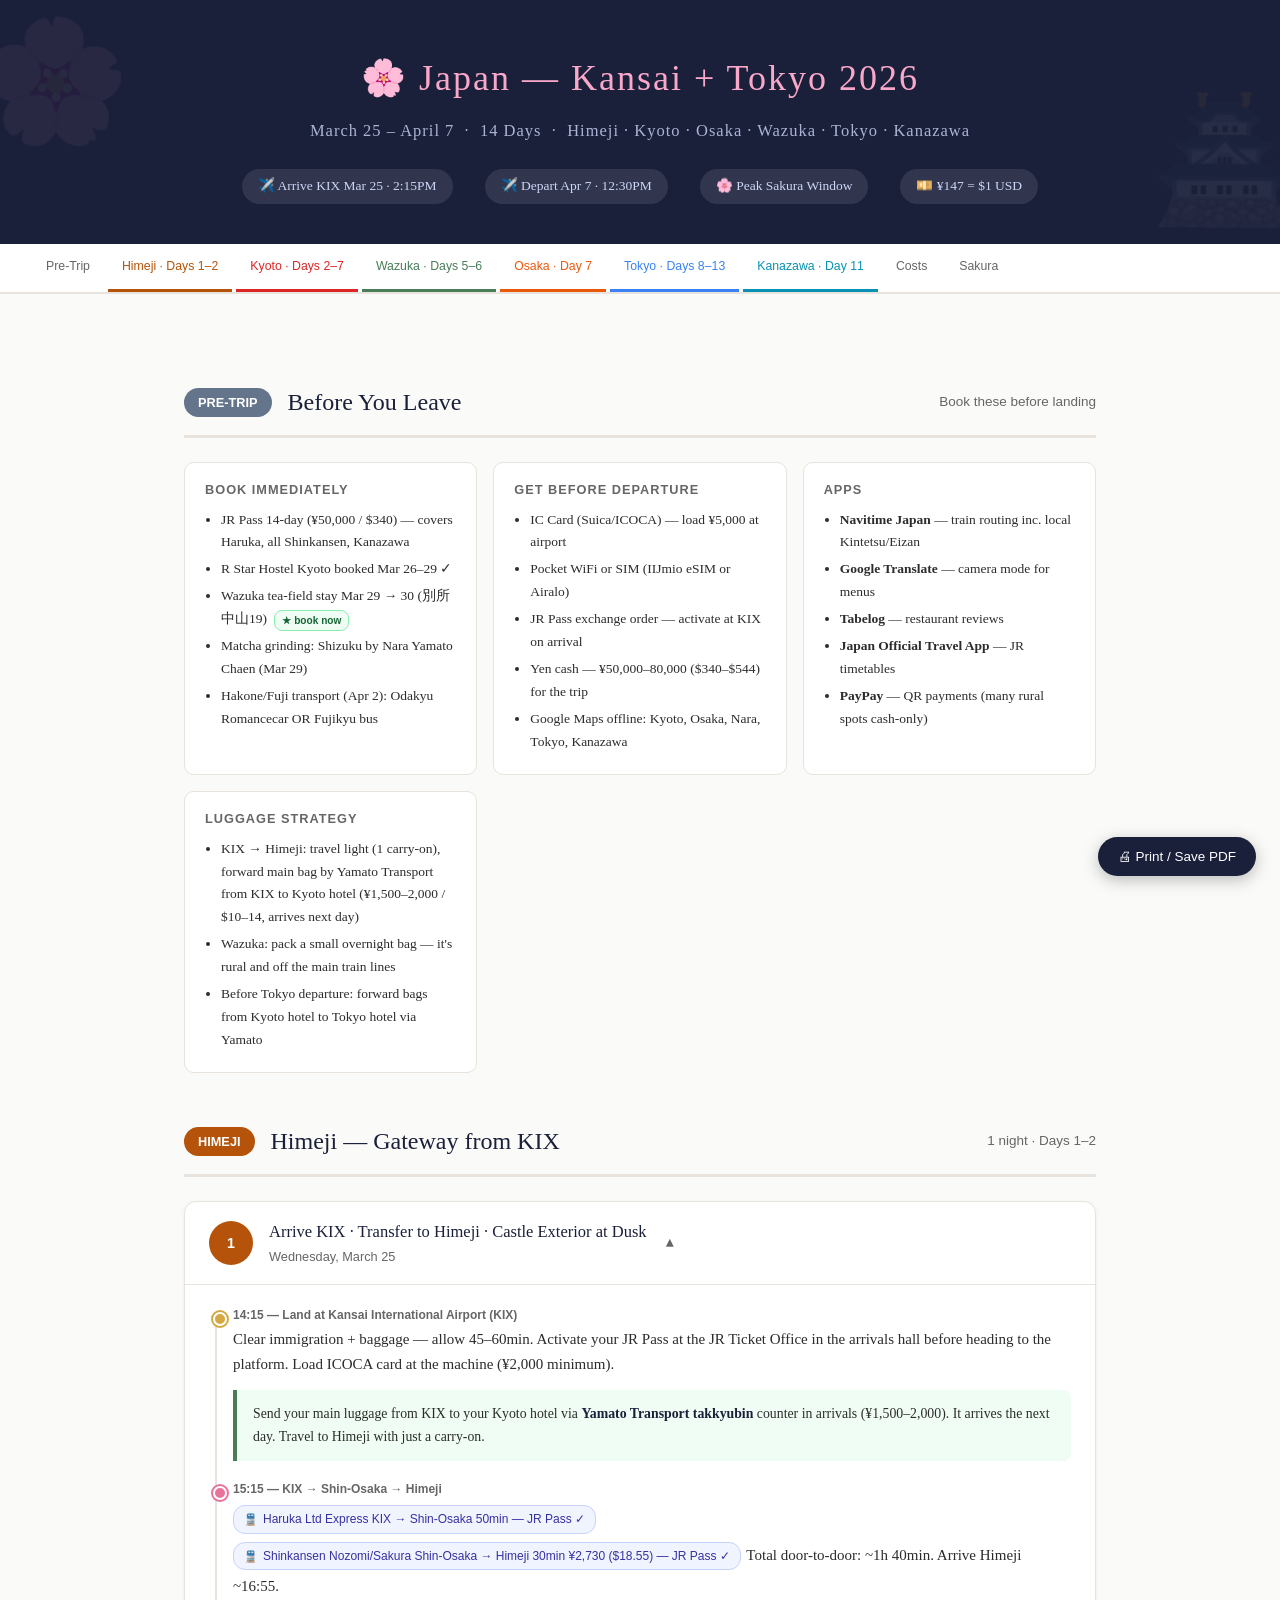
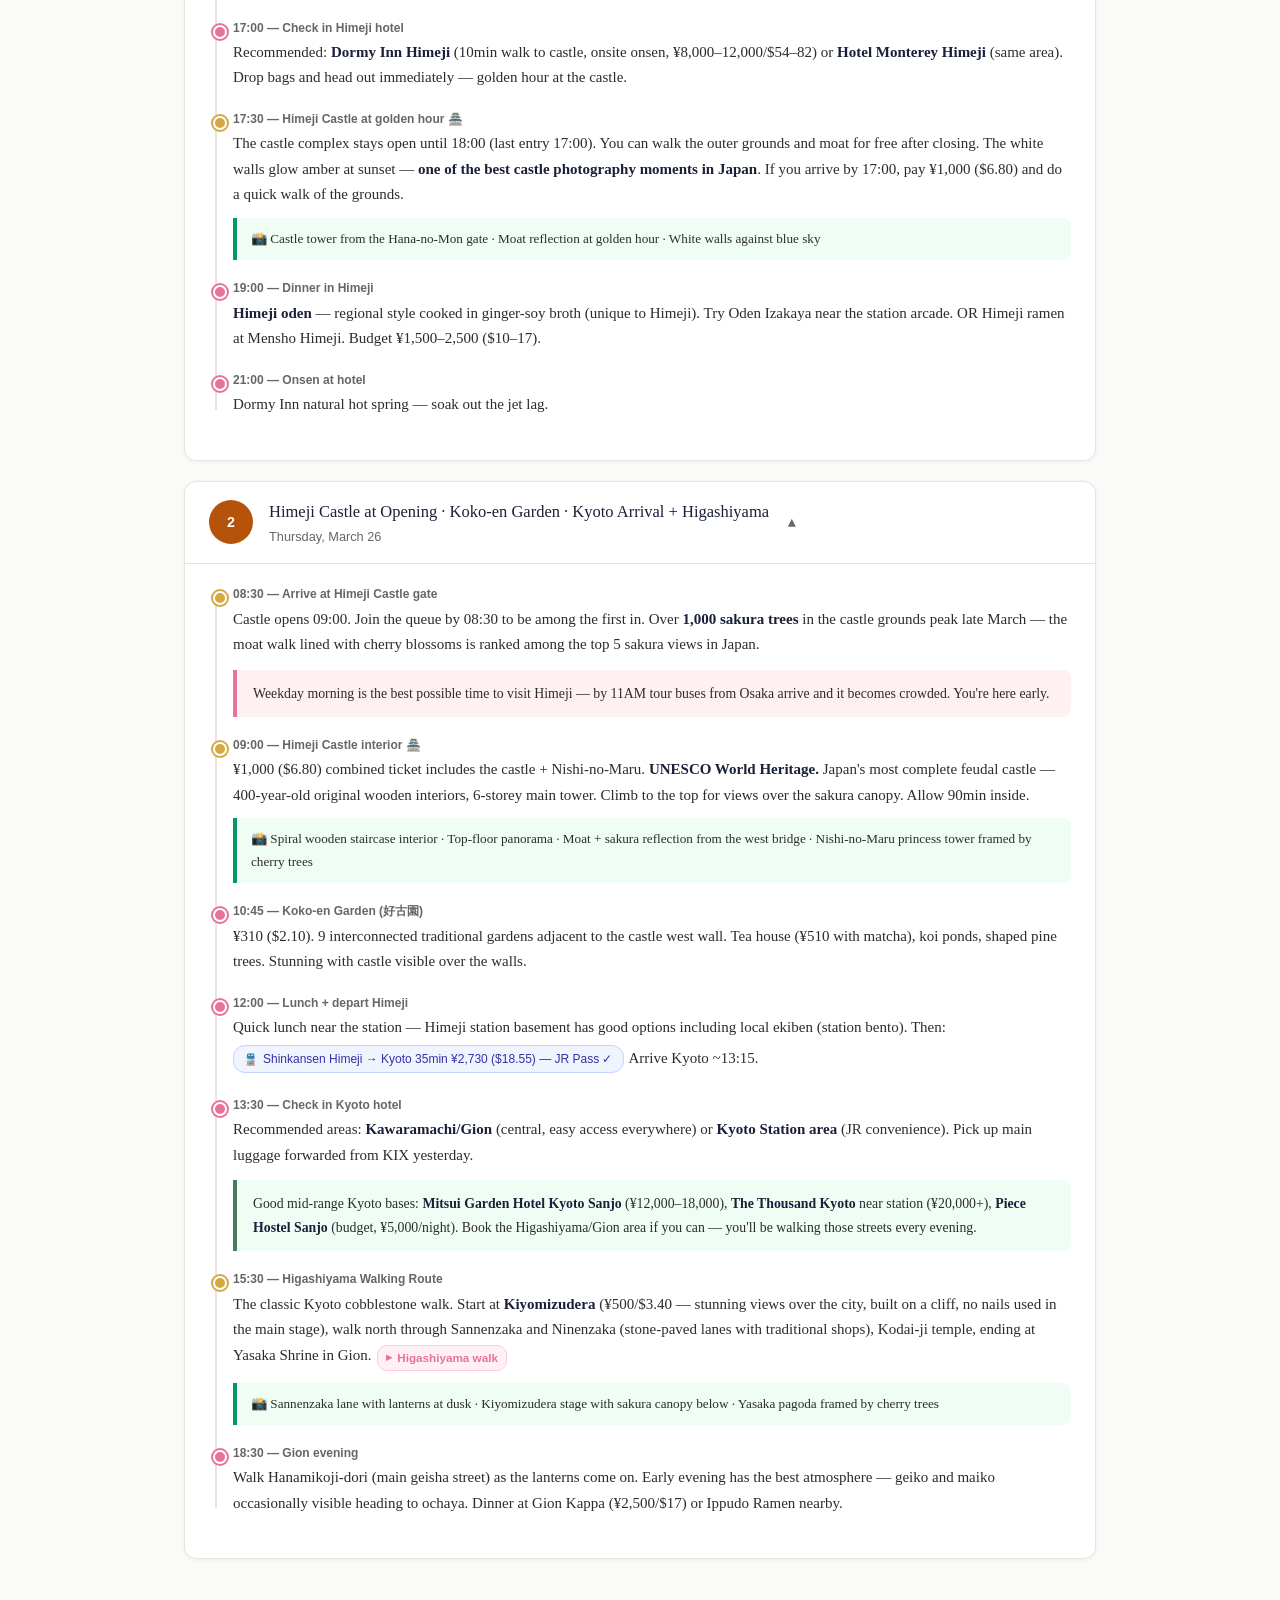
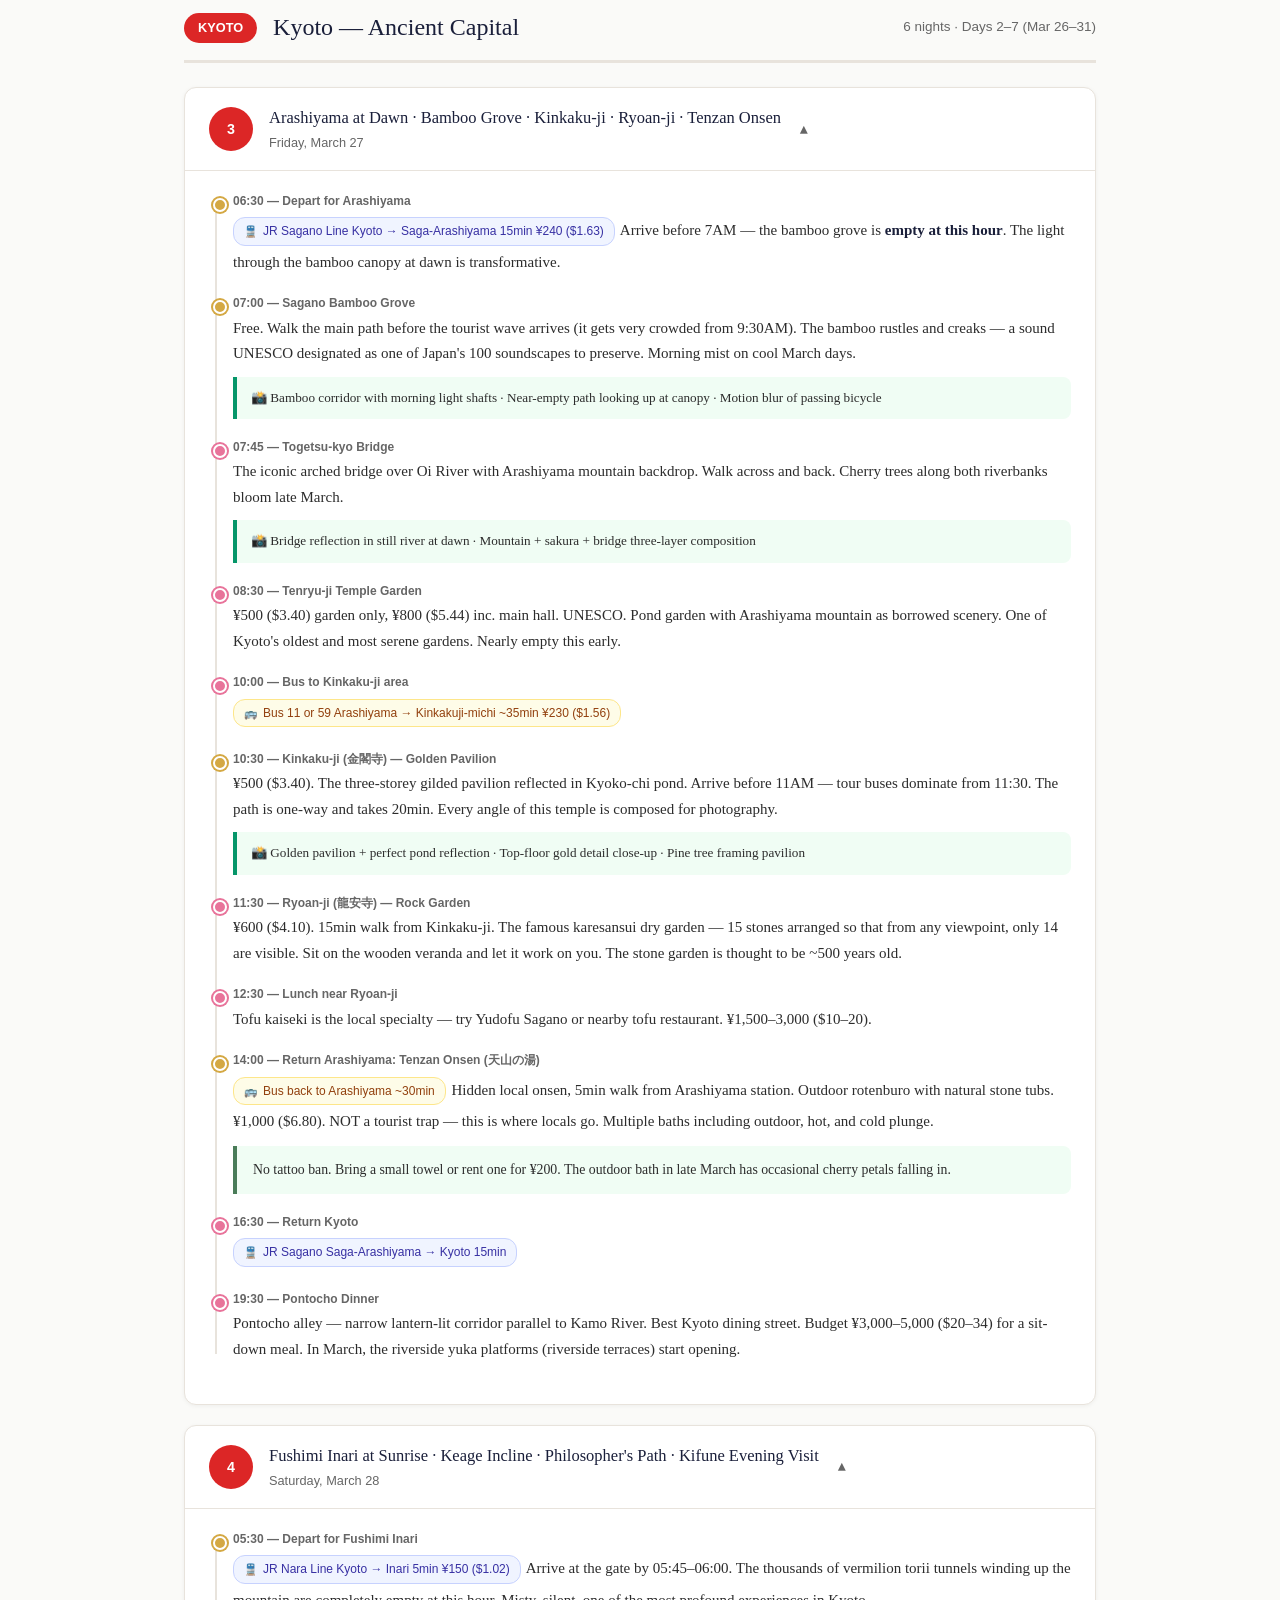
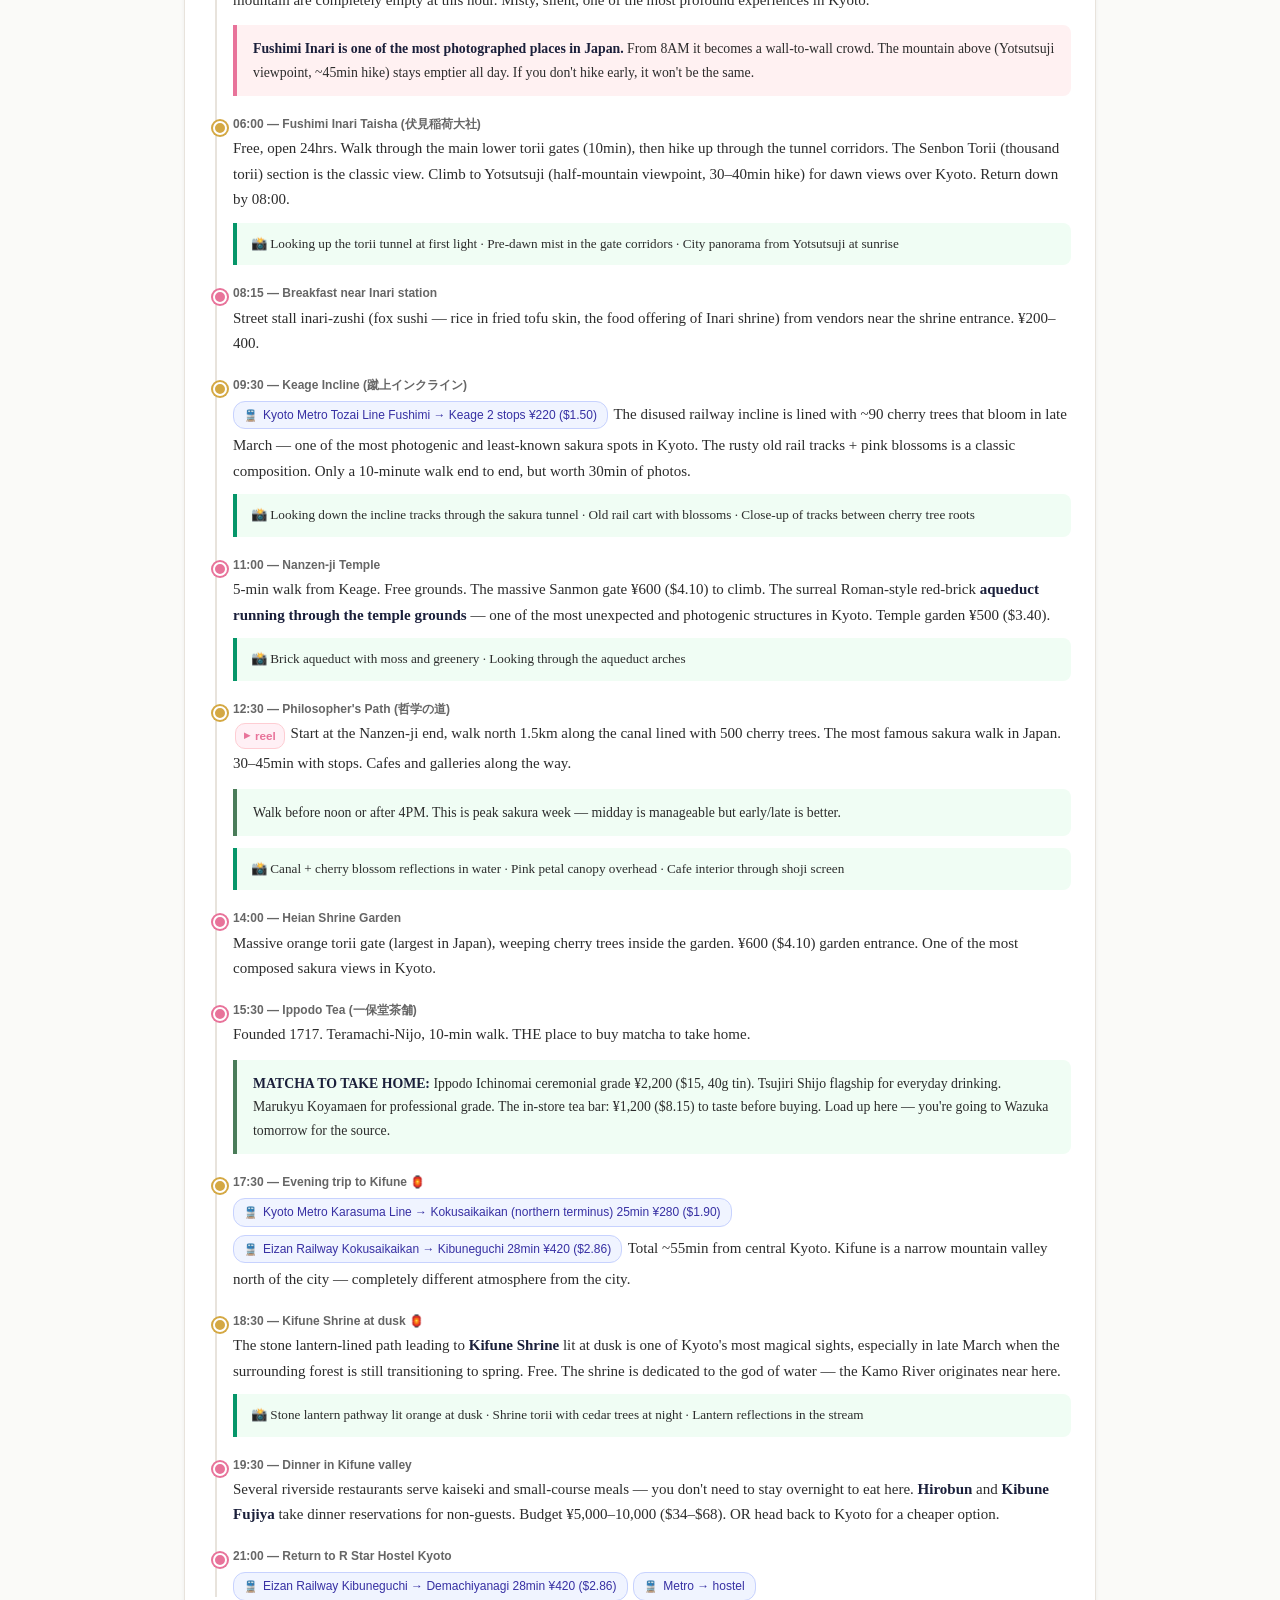
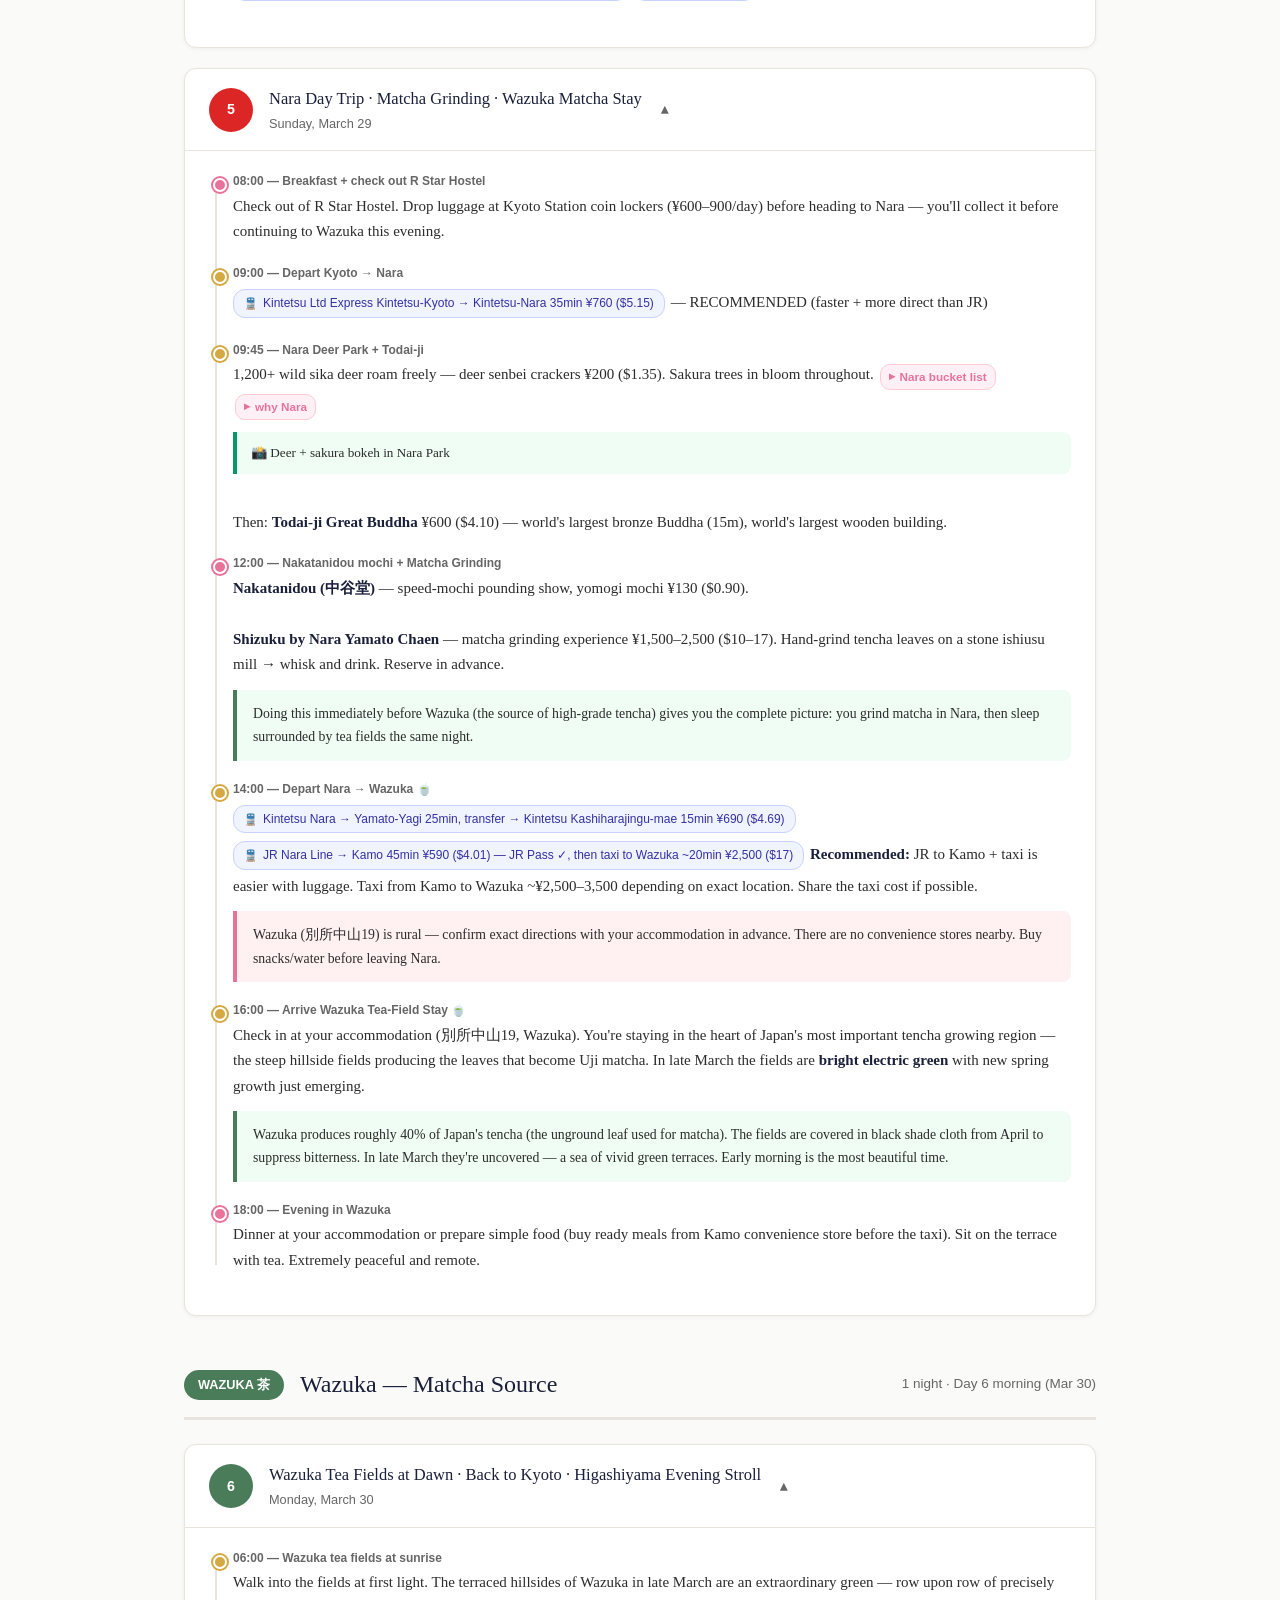
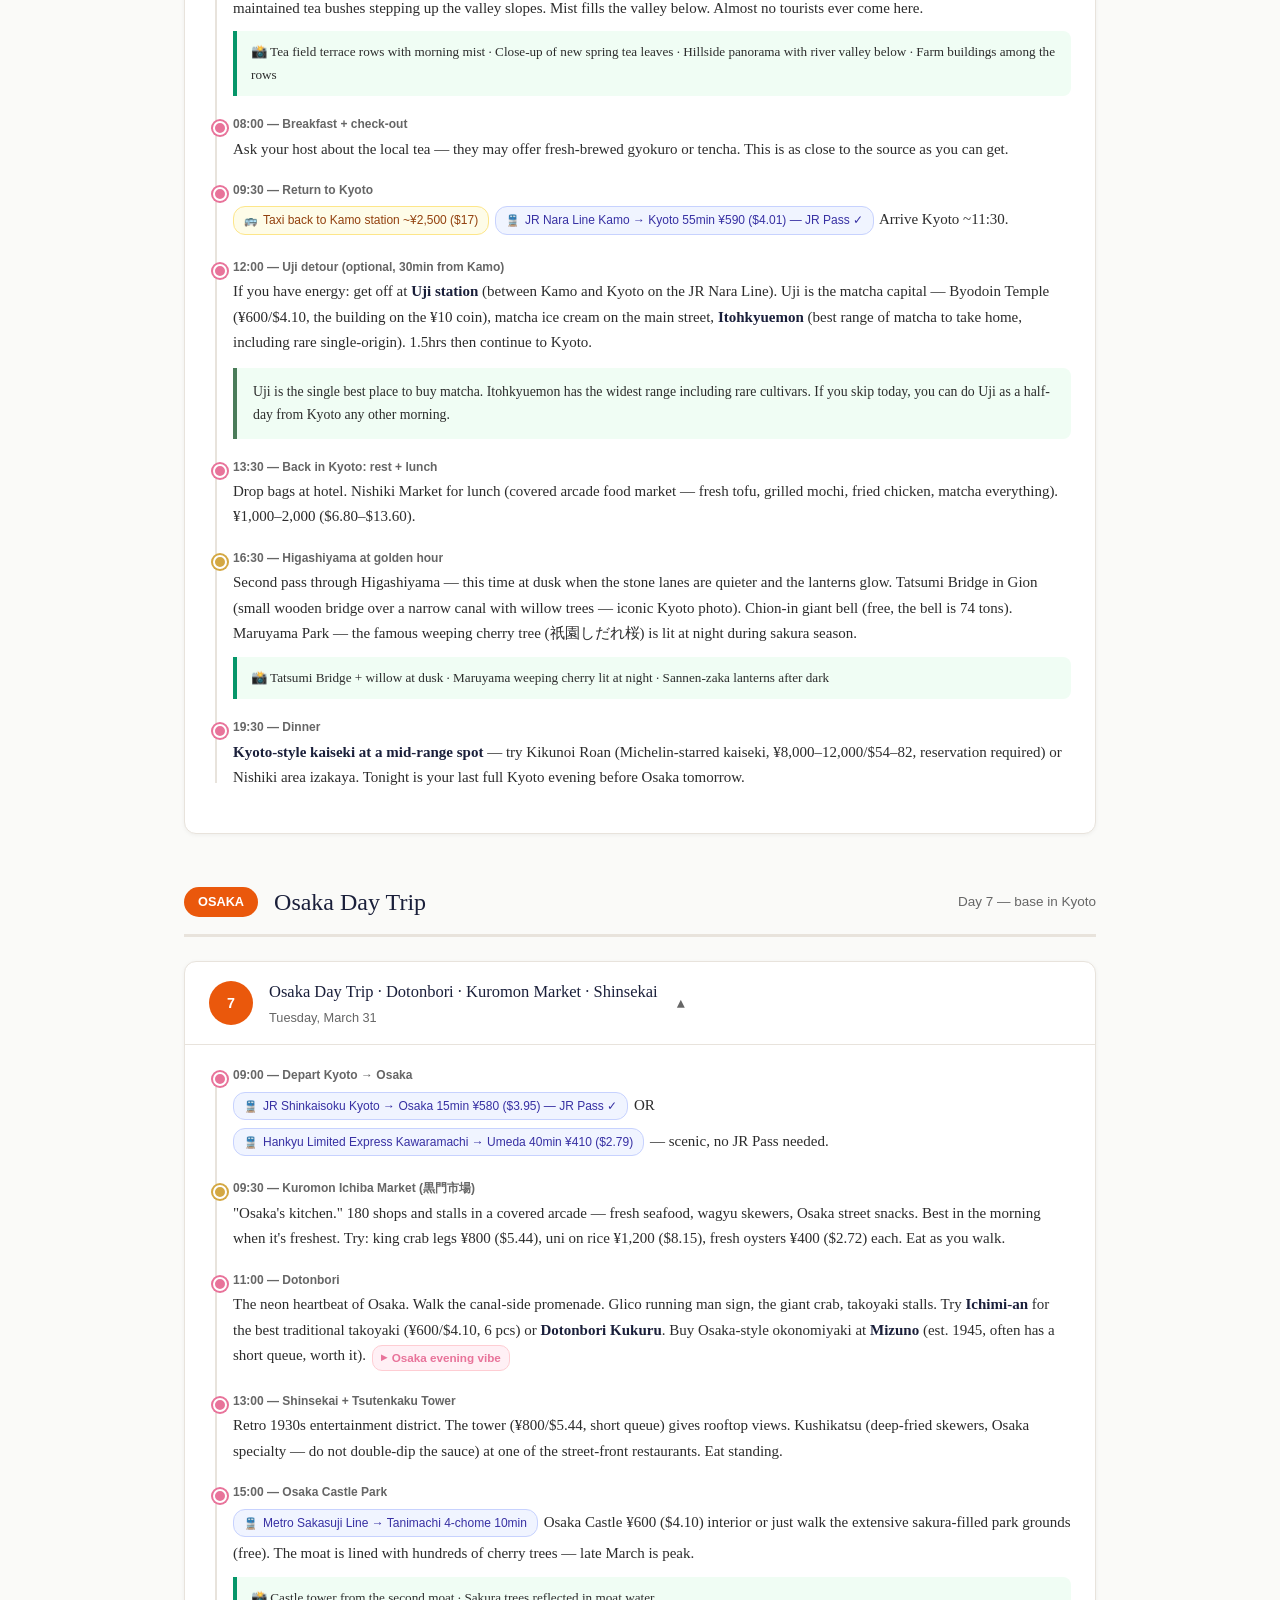
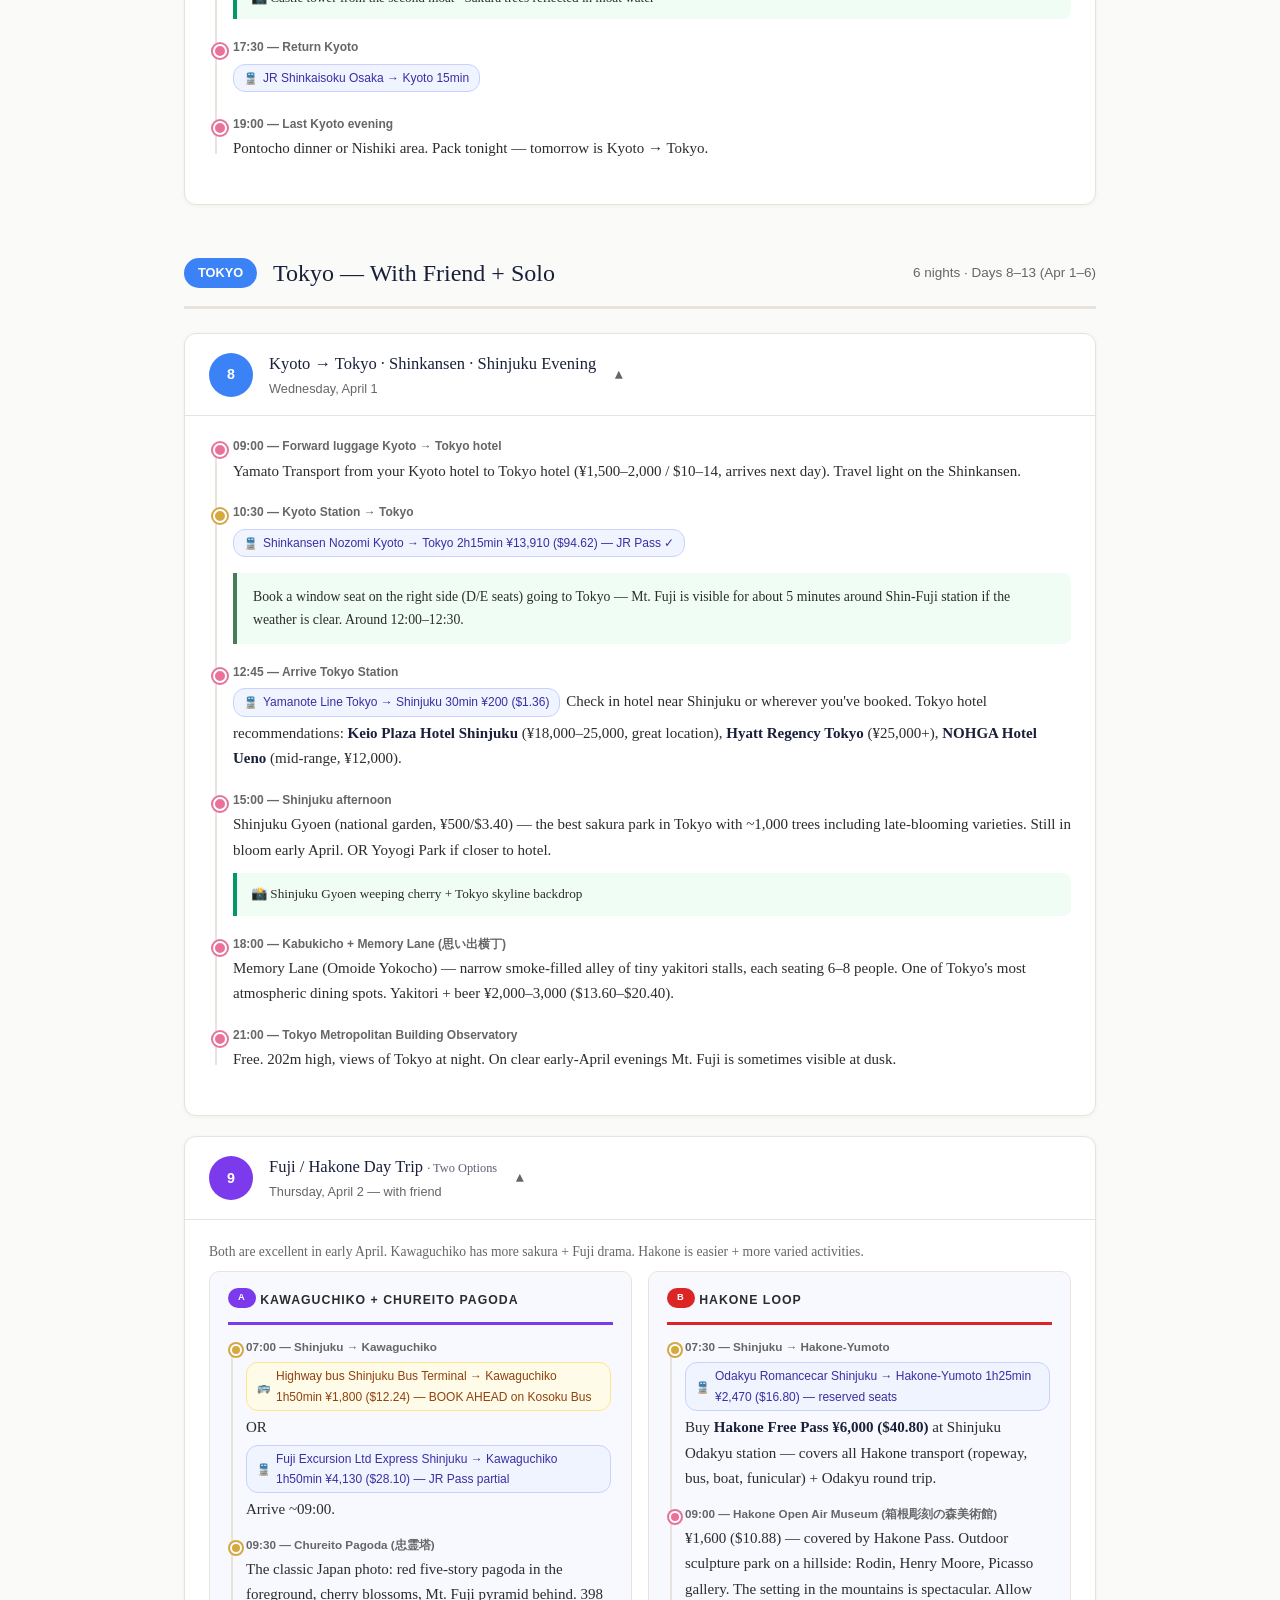
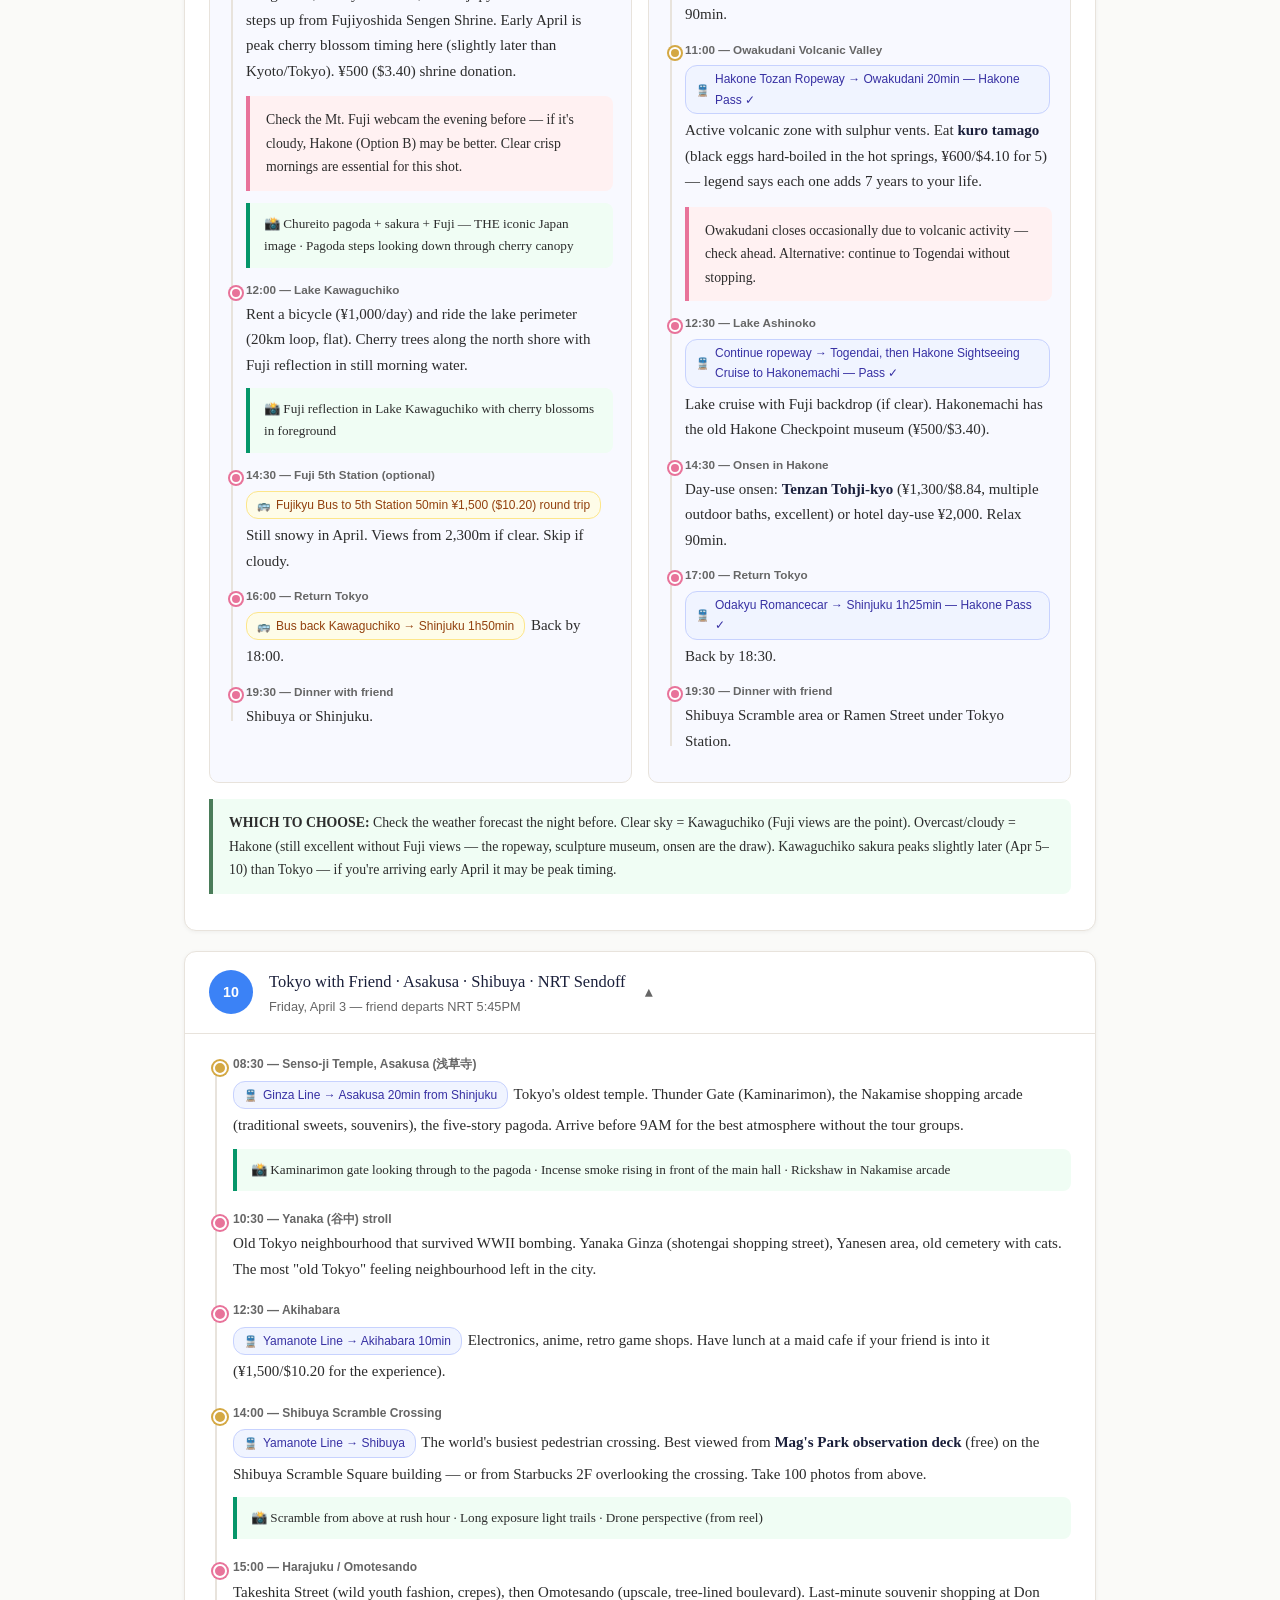
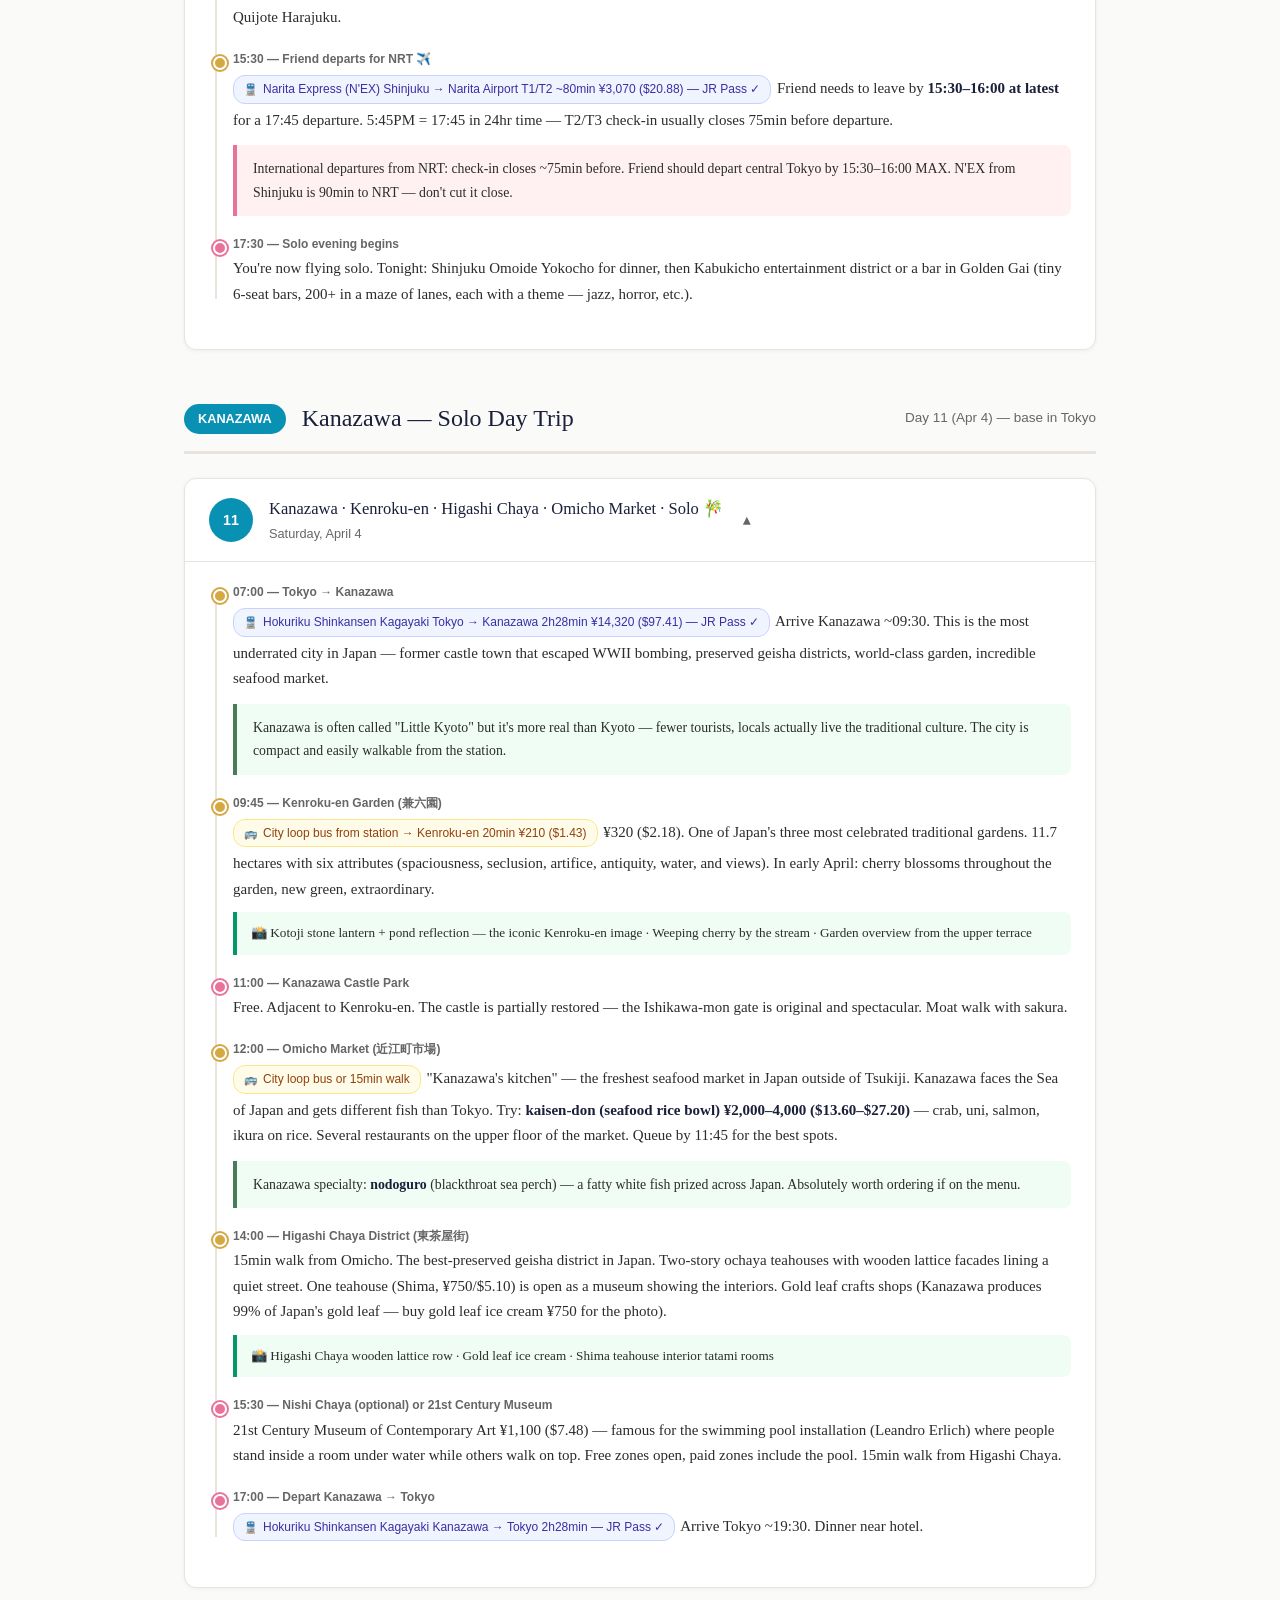
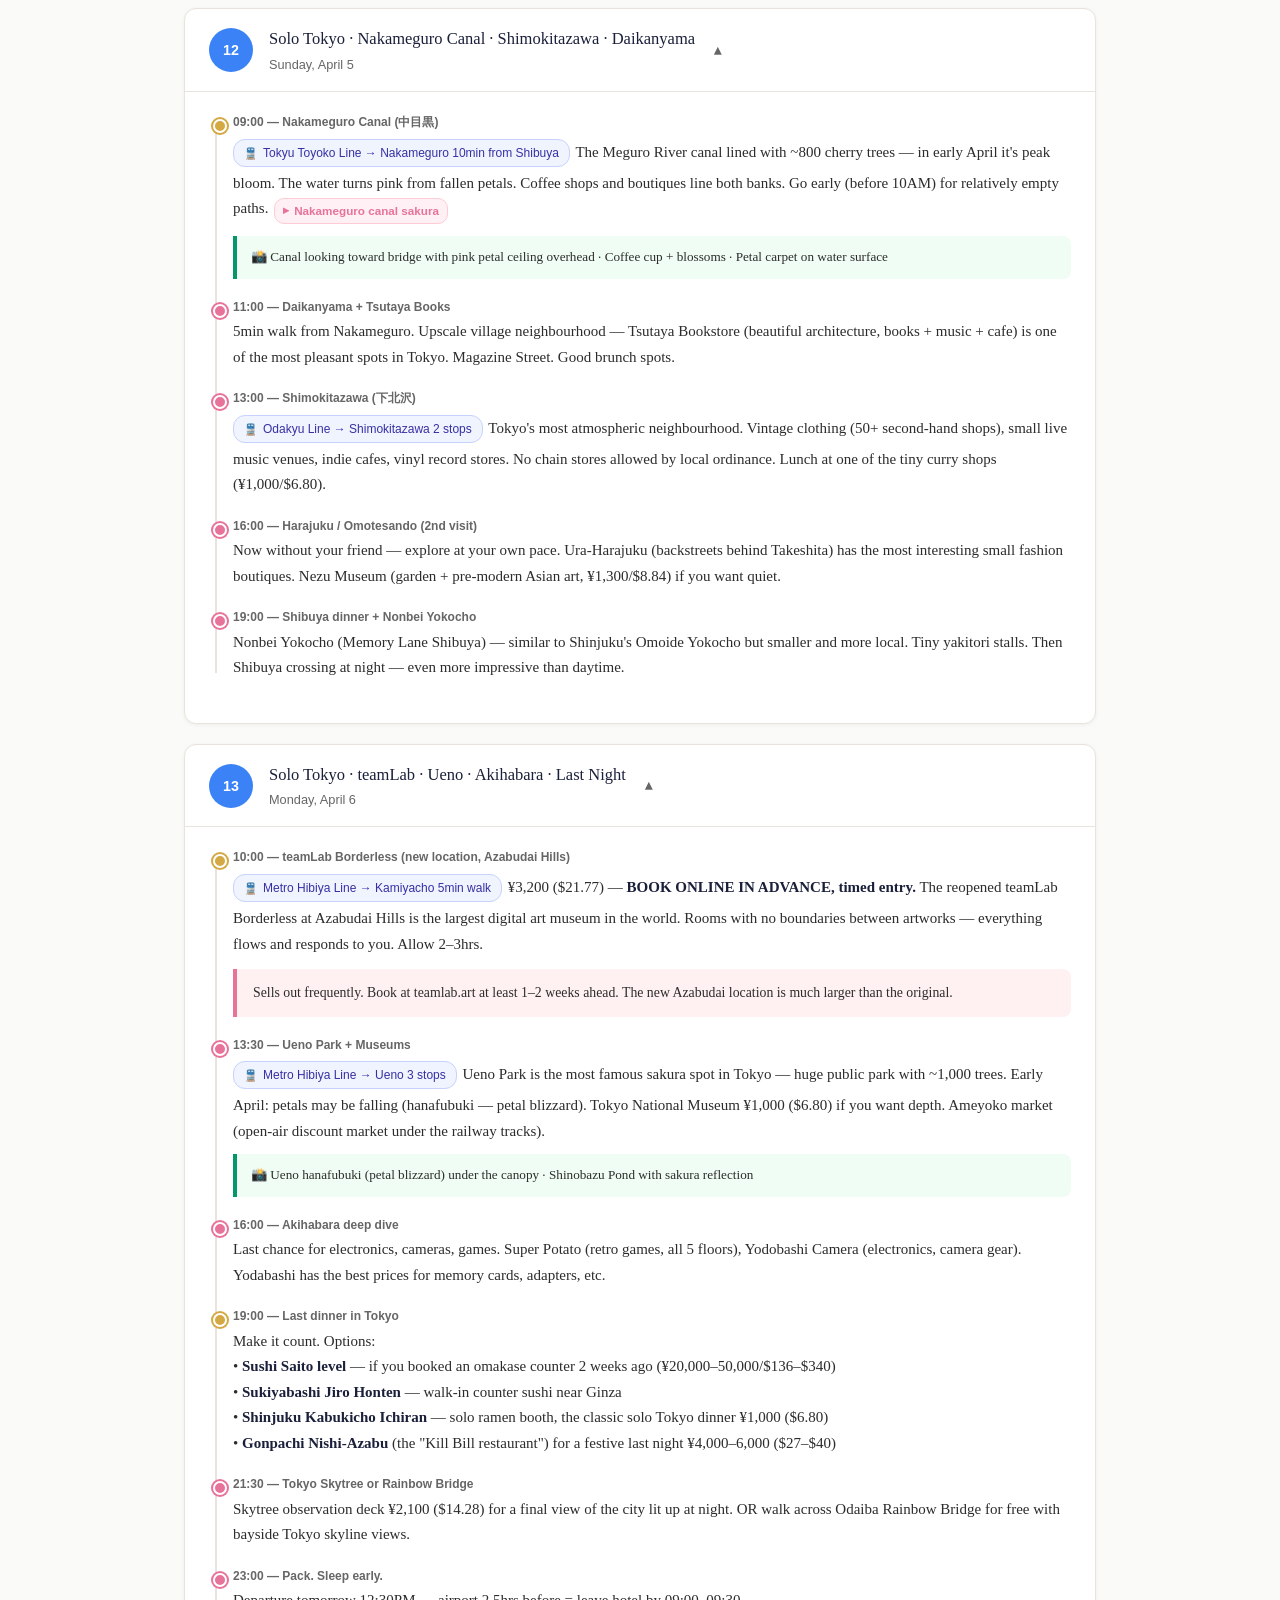
==== commit 672186d7: "Update Mar 28-29: R Star Hostel Kyoto, Kifune as evening visit not overnight" ====
--- a/itinerary/kansai-tokyo-2026.html
+++ b/itinerary/kansai-tokyo-2026.html
@@ -204,7 +204,7 @@
       <h4>Book Immediately</h4>
       <ul>
         <li>JR Pass 14-day (¥50,000 / $340) — covers Haruka, all Shinkansen, Kanazawa</li>
-        <li>Kifune ryokan night of Mar 28 → 29 <span class="my-tip">book now</span></li>
+        <li>R Star Hostel Kyoto booked Mar 26–29 ✓</li>
         <li>Wazuka tea-field stay Mar 29 → 30 (別所中山19) <span class="my-tip">book now</span></li>
         <li>Matcha grinding: Shizuku by Nara Yamato Chaen (Mar 29)</li>
         <li>Hakone/Fuji transport (Apr 2): Odakyu Romancecar OR Fujikyu bus</li>
@@ -234,7 +234,7 @@
       <h4>Luggage Strategy</h4>
       <ul>
         <li>KIX → Himeji: travel light (1 carry-on), forward main bag by Yamato Transport from KIX to Kyoto hotel (¥1,500–2,000 / $10–14, arrives next day)</li>
-        <li>Wazuka and Kifune: pack a small overnight bag — both are off the main train lines</li>
+        <li>Wazuka: pack a small overnight bag — it's rural and off the main train lines</li>
         <li>Before Tokyo departure: forward bags from Kyoto hotel to Tokyo hotel via Yamato</li>
       </ul>
     </div>
@@ -424,7 +424,7 @@
     <div class="day-header" onclick="toggle(this)">
       <div class="day-number" style="background:var(--kyoto)">4</div>
       <div>
-        <h3>Fushimi Inari at Sunrise · Keage Incline · Philosopher's Path · Kifune Ryokan</h3>
+        <h3>Fushimi Inari at Sunrise · Keage Incline · Philosopher's Path · Kifune Evening Visit</h3>
         <div class="date">Saturday, March 28</div>
       </div>
       <span class="chevron">▼</span>
@@ -474,25 +474,26 @@
           <div class="callout tip"><strong>MATCHA TO TAKE HOME:</strong> Ippodo Ichinomai ceremonial grade ¥2,200 ($15, 40g tin). Tsujiri Shijo flagship for everyday drinking. Marukyu Koyamaen for professional grade. The in-store tea bar: ¥1,200 ($8.15) to taste before buying. Load up here — you're going to Wazuka tomorrow for the source.</div>
         </li>
         <li class="alert">
-          <div class="time">17:30 — Head to Kifune 🏮</div>
+          <div class="time">17:30 — Evening trip to Kifune 🏮</div>
           <span class="train">Kyoto Metro Karasuma Line → Kokusaikaikan (northern terminus) 25min ¥280 ($1.90)</span>
           <span class="train">Eizan Railway Kokusaikaikan → Kibuneguchi 28min ¥420 ($2.86)</span>
           Total ~55min from central Kyoto. Kifune is a narrow mountain valley north of the city — completely different atmosphere from the city.
-          <div class="callout warn"><strong>Book your ryokan for tonight in advance.</strong> Kifune has only ~10 ryokan/restaurants in the whole valley — they fill up. Recommended: <strong>Kibune Fujiya</strong> (¥25,000–35,000/$170–238 pp inc. dinner + breakfast, kaiseki cuisine over the river) or <strong>Ryokan Hiroya</strong> (more affordable, same valley). The kaiseki dinner here is the best meal of the trip.</div>
-        </li>
-        <li class="alert">
-          <div class="time">18:30 — Kifune Shrine evening 🏮</div>
-          The stone lantern-lined path leading to <strong>Kifune Shrine</strong> lit at dusk is one of Kyoto's most magical sights, especially in late March when the surrounding forest is still transitioning to spring. Free. The shrine is the god of water — the Kamo River originates near here.
-          <div class="photo-spot">📸 Stone lantern pathway at dusk lit orange · Shrine torii with cedar trees at night · Lantern reflections in the stream</div>
-        </li>
-        <li>
-          <div class="time">19:30 — Kaiseki dinner at ryokan</div>
-          Multi-course kaiseki served in your room or over the river platform (kawadoko — seasonal spring platform dining). Expect 8–12 courses, ~2hrs. This is one of Japan's most celebrated dining experiences.
-        </li>
-      </ul>
-      <div class="callout">
-        <strong>KIFUNE RYOKAN RECOMMENDATIONS:</strong> (1) <strong>Kibune Fujiya</strong> — riverside platform, most iconic, ¥25,000–40,000/pp; (2) <strong>Ryokan Hirobun</strong> — famous for nagashi somen (flowing noodles in the stream in summer, kaiseki in spring); (3) <strong>Kibune Yoshuji</strong> — more budget, still excellent. All include 2 meals. Book 2–4 weeks ahead for late March.
-      </div>
+        </li>
+        <li class="alert">
+          <div class="time">18:30 — Kifune Shrine at dusk 🏮</div>
+          The stone lantern-lined path leading to <strong>Kifune Shrine</strong> lit at dusk is one of Kyoto's most magical sights, especially in late March when the surrounding forest is still transitioning to spring. Free. The shrine is dedicated to the god of water — the Kamo River originates near here.
+          <div class="photo-spot">📸 Stone lantern pathway lit orange at dusk · Shrine torii with cedar trees at night · Lantern reflections in the stream</div>
+        </li>
+        <li>
+          <div class="time">19:30 — Dinner in Kifune valley</div>
+          Several riverside restaurants serve kaiseki and small-course meals — you don't need to stay overnight to eat here. <strong>Hirobun</strong> and <strong>Kibune Fujiya</strong> take dinner reservations for non-guests. Budget ¥5,000–10,000 ($34–$68). OR head back to Kyoto for a cheaper option.
+        </li>
+        <li>
+          <div class="time">21:00 — Return to R Star Hostel Kyoto</div>
+          <span class="train">Eizan Railway Kibuneguchi → Demachiyanagi 28min ¥420 ($2.86)</span>
+          <span class="train">Metro → hostel</span>
+        </li>
+      </ul>
     </div>
   </div>
 
@@ -501,37 +502,23 @@
     <div class="day-header" onclick="toggle(this)">
       <div class="day-number" style="background:var(--kyoto)">5</div>
       <div>
-        <h3>Kifune Morning · Kurama Onsen · Nara Day Trip · Wazuka Matcha Stay</h3>
+        <h3>Nara Day Trip · Matcha Grinding · Wazuka Matcha Stay</h3>
         <div class="date">Sunday, March 29</div>
       </div>
       <span class="chevron">▼</span>
     </div>
     <div class="day-body">
       <ul class="timeline">
-        <li class="alert">
-          <div class="time">07:00 — Kifune Shrine at dawn</div>
-          Walk up to the main shrine in the quiet morning forest. The upper shrine (Okumiya) is 15min further up the valley — even fewer visitors. Free.
-          <div class="photo-spot">📸 Morning mist in the valley · Stone lantern path at first light · Stream through cedar forest</div>
-        </li>
-        <li>
-          <div class="time">08:00 — Ryokan breakfast</div>
-          Traditional Japanese breakfast included with stay — miso soup, grilled fish, pickles, rice, egg. Eat slowly.
-        </li>
-        <li>
-          <div class="time">09:30 — Kurama Onsen (optional, 20min walk)</div>
-          From Kifune, cross the mountain ridge to Kurama village (45min hike) OR take the Eizan Railway one stop. <strong>Kurama Onsen</strong> opens 10:30AM — outdoor rotenburo on a forested hillside, ¥1,500 ($10.20). One of Kyoto's best onsens by setting. If you skip this, just relax at the ryokan until check-out.
-        </li>
-        <li>
-          <div class="time">11:00 — Check out + return Kyoto</div>
-          <span class="train">Eizan Railway Kibuneguchi → Demachiyanagi 28min ¥420 ($2.86)</span>
-          Drop any luggage at Kyoto station coin lockers or hotel.
-        </li>
-        <li class="alert">
-          <div class="time">12:00 — Depart Kyoto → Nara</div>
+        <li>
+          <div class="time">08:00 — Breakfast + check out R Star Hostel</div>
+          Check out of R Star Hostel. Drop luggage at Kyoto Station coin lockers (¥600–900/day) before heading to Nara — you'll collect it before continuing to Wazuka this evening.
+        </li>
+        <li class="alert">
+          <div class="time">09:00 — Depart Kyoto → Nara</div>
           <span class="train">Kintetsu Ltd Express Kintetsu-Kyoto → Kintetsu-Nara 35min ¥760 ($5.15)</span> — RECOMMENDED (faster + more direct than JR)
         </li>
         <li class="alert">
-          <div class="time">12:45 — Nara Deer Park + Todai-ji</div>
+          <div class="time">09:45 — Nara Deer Park + Todai-ji</div>
           1,200+ wild sika deer roam freely — deer senbei crackers ¥200 ($1.35). Sakura trees in bloom throughout.
           <a class="reel" href="https://www.instagram.com/reel/DR7P2FGiDGO/" target="_blank">Nara bucket list</a>
           <a class="reel" href="https://www.instagram.com/reel/DVx9HjCEl72/" target="_blank">why Nara</a>
@@ -539,25 +526,25 @@
           <br>Then: <strong>Todai-ji Great Buddha</strong> ¥600 ($4.10) — world's largest bronze Buddha (15m), world's largest wooden building.
         </li>
         <li>
-          <div class="time">14:15 — Nakatanidou mochi + Matcha Grinding</div>
+          <div class="time">12:00 — Nakatanidou mochi + Matcha Grinding</div>
           <strong>Nakatanidou (中谷堂)</strong> — speed-mochi pounding show, yomogi mochi ¥130 ($0.90).<br><br>
           <strong>Shizuku by Nara Yamato Chaen</strong> — matcha grinding experience ¥1,500–2,500 ($10–17). Hand-grind tencha leaves on a stone ishiusu mill → whisk and drink. Reserve in advance.
           <div class="callout tip">Doing this immediately before Wazuka (the source of high-grade tencha) gives you the complete picture: you grind matcha in Nara, then sleep surrounded by tea fields the same night.</div>
         </li>
         <li class="alert">
-          <div class="time">16:30 — Depart Nara → Wazuka 🍵</div>
+          <div class="time">14:00 — Depart Nara → Wazuka 🍵</div>
           <span class="train">Kintetsu Nara → Yamato-Yagi 25min, transfer → Kintetsu Kashiharajingu-mae 15min ¥690 ($4.69)</span>
           <span class="train">JR Nara Line → Kamo 45min ¥590 ($4.01) — JR Pass ✓, then taxi to Wazuka ~20min ¥2,500 ($17)</span>
           <strong>Recommended:</strong> JR to Kamo + taxi is easier with luggage. Taxi from Kamo to Wazuka ~¥2,500–3,500 depending on exact location. Share the taxi cost if possible.
           <div class="callout warn">Wazuka (別所中山19) is rural — confirm exact directions with your accommodation in advance. There are no convenience stores nearby. Buy snacks/water before leaving Nara.</div>
         </li>
         <li class="alert">
-          <div class="time">18:30 — Arrive Wazuka Tea-Field Stay 🍵</div>
+          <div class="time">16:00 — Arrive Wazuka Tea-Field Stay 🍵</div>
           Check in at your accommodation (別所中山19, Wazuka). You're staying in the heart of Japan's most important tencha growing region — the steep hillside fields producing the leaves that become Uji matcha. In late March the fields are <strong>bright electric green</strong> with new spring growth just emerging.
           <div class="callout tip">Wazuka produces roughly 40% of Japan's tencha (the unground leaf used for matcha). The fields are covered in black shade cloth from April to suppress bitterness. In late March they're uncovered — a sea of vivid green terraces. Early morning is the most beautiful time.</div>
         </li>
         <li>
-          <div class="time">20:00 — Evening in Wazuka</div>
+          <div class="time">18:00 — Evening in Wazuka</div>
           Dinner at your accommodation or prepare simple food (buy ready meals from Kamo convenience store before the taxi). Sit on the terrace with tea. Extremely peaceful and remote.
         </li>
       </ul>
@@ -1128,10 +1115,9 @@
     <table>
       <tr><th>Night</th><th>Location</th><th>Recommendation</th><th>Est. Cost/Night</th><th>Priority</th></tr>
       <tr><td>Mar 25</td><td>Himeji</td><td>Dormy Inn Himeji (onsite onsen)</td><td><span class="yen">¥8,000–12,000</span> <span class="usd">$54–82</span></td><td>Book soon</td></tr>
-      <tr><td>Mar 26–27</td><td>Kyoto</td><td>Gion/Kawaramachi area mid-range</td><td><span class="yen">¥12,000–18,000</span> <span class="usd">$82–122</span></td><td>Book soon</td></tr>
-      <tr><td>Mar 28</td><td>Kifune (ryokan)</td><td>Kibune Fujiya or Ryokan Hiroya</td><td><span class="yen">¥25,000–40,000</span> <span class="usd">$170–272</span></td><td>🚨 BOOK NOW (sells out)</td></tr>
+      <tr><td>Mar 26–28</td><td>Kyoto</td><td>R Star Hostel Kyoto ✓ booked</td><td>Confirmed</td><td>✓ Done</td></tr>
       <tr><td>Mar 29</td><td>Wazuka (tea farm stay)</td><td>別所中山19, Wazuka</td><td>Confirm with host</td><td>🚨 BOOK NOW</td></tr>
-      <tr><td>Mar 30–31</td><td>Kyoto</td><td>Same hotel as Mar 26–27 (ask to hold room)</td><td><span class="yen">¥12,000–18,000</span> <span class="usd">$82–122</span></td><td>Book with Mar 26</td></tr>
+      <tr><td>Mar 30–31</td><td>Kyoto</td><td>R Star Hostel Kyoto or new booking</td><td><span class="yen">¥3,000–5,000</span> <span class="usd">$20–34</span></td><td>Book ahead</td></tr>
       <tr><td>Apr 1–6</td><td>Tokyo</td><td>Shinjuku or Shibuya area</td><td><span class="yen">¥12,000–20,000</span> <span class="usd">$82–136</span></td><td>Book ahead</td></tr>
     </table>
   </div>
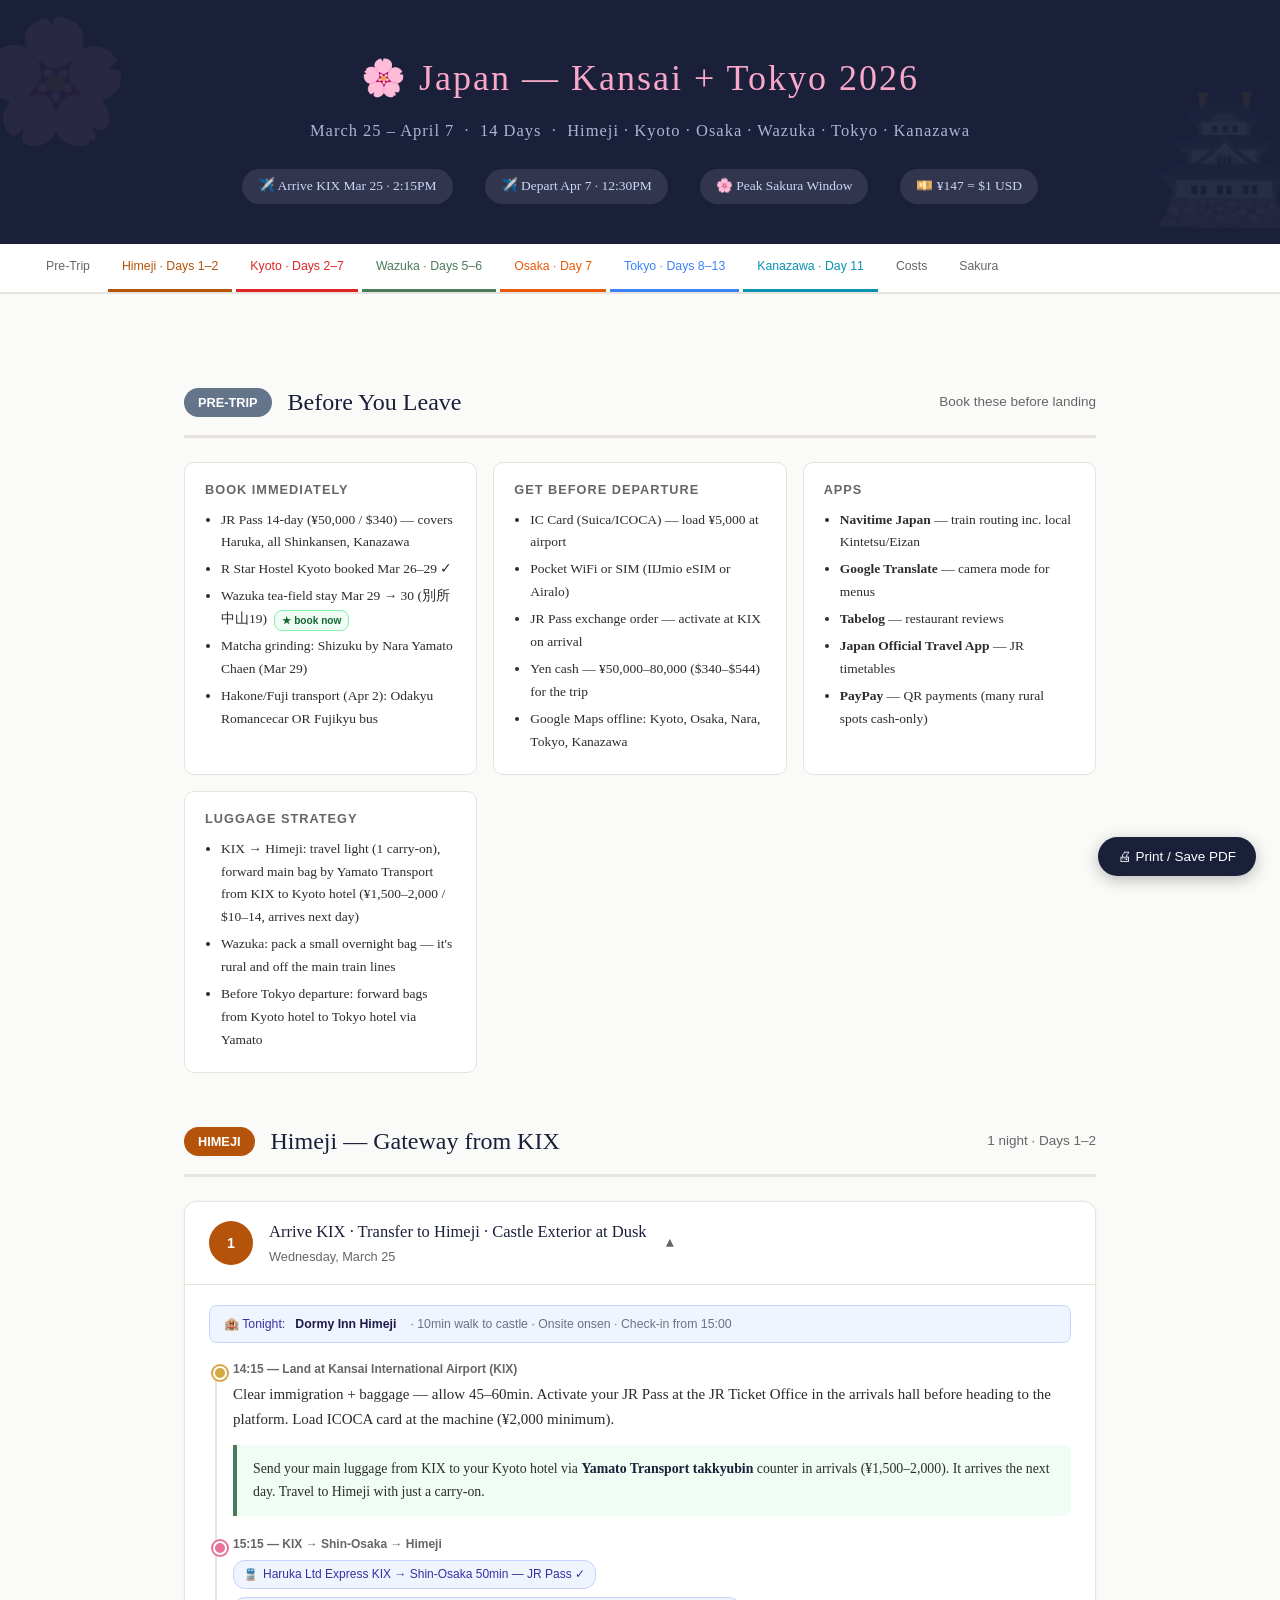
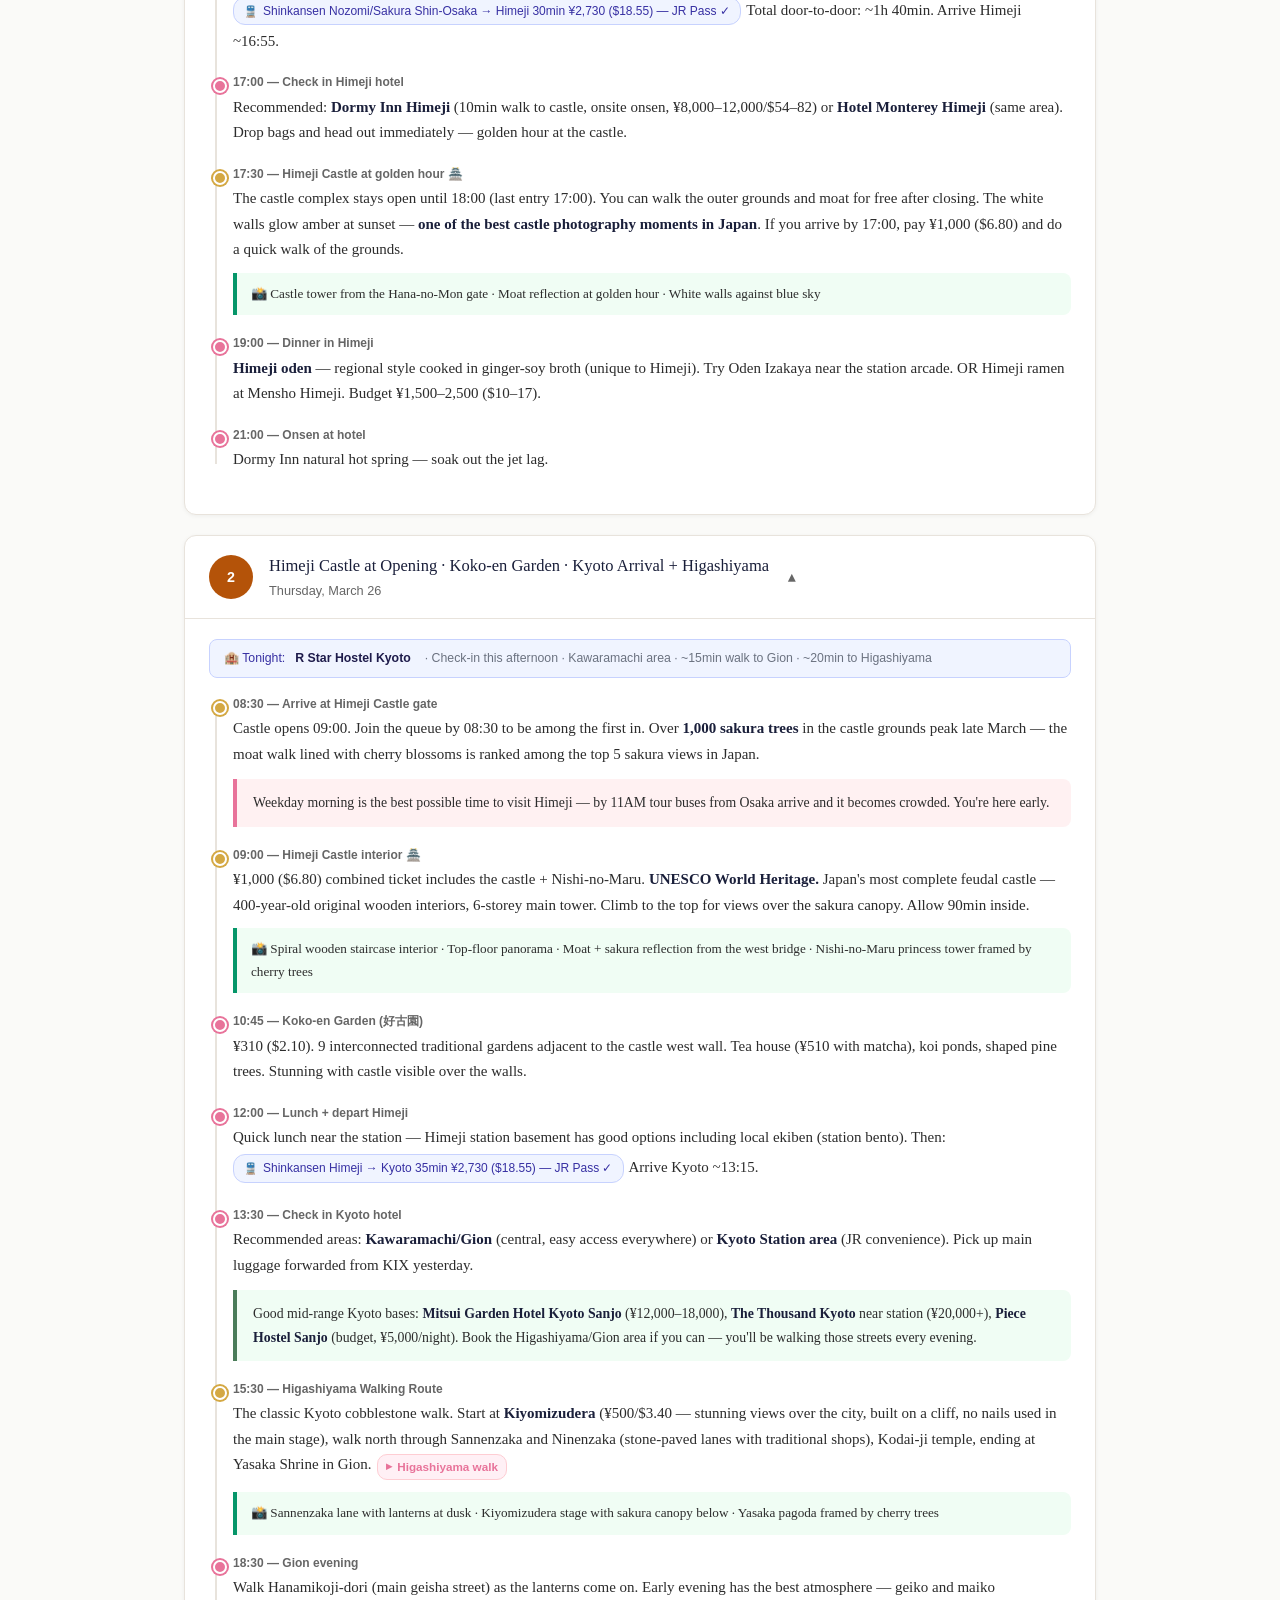
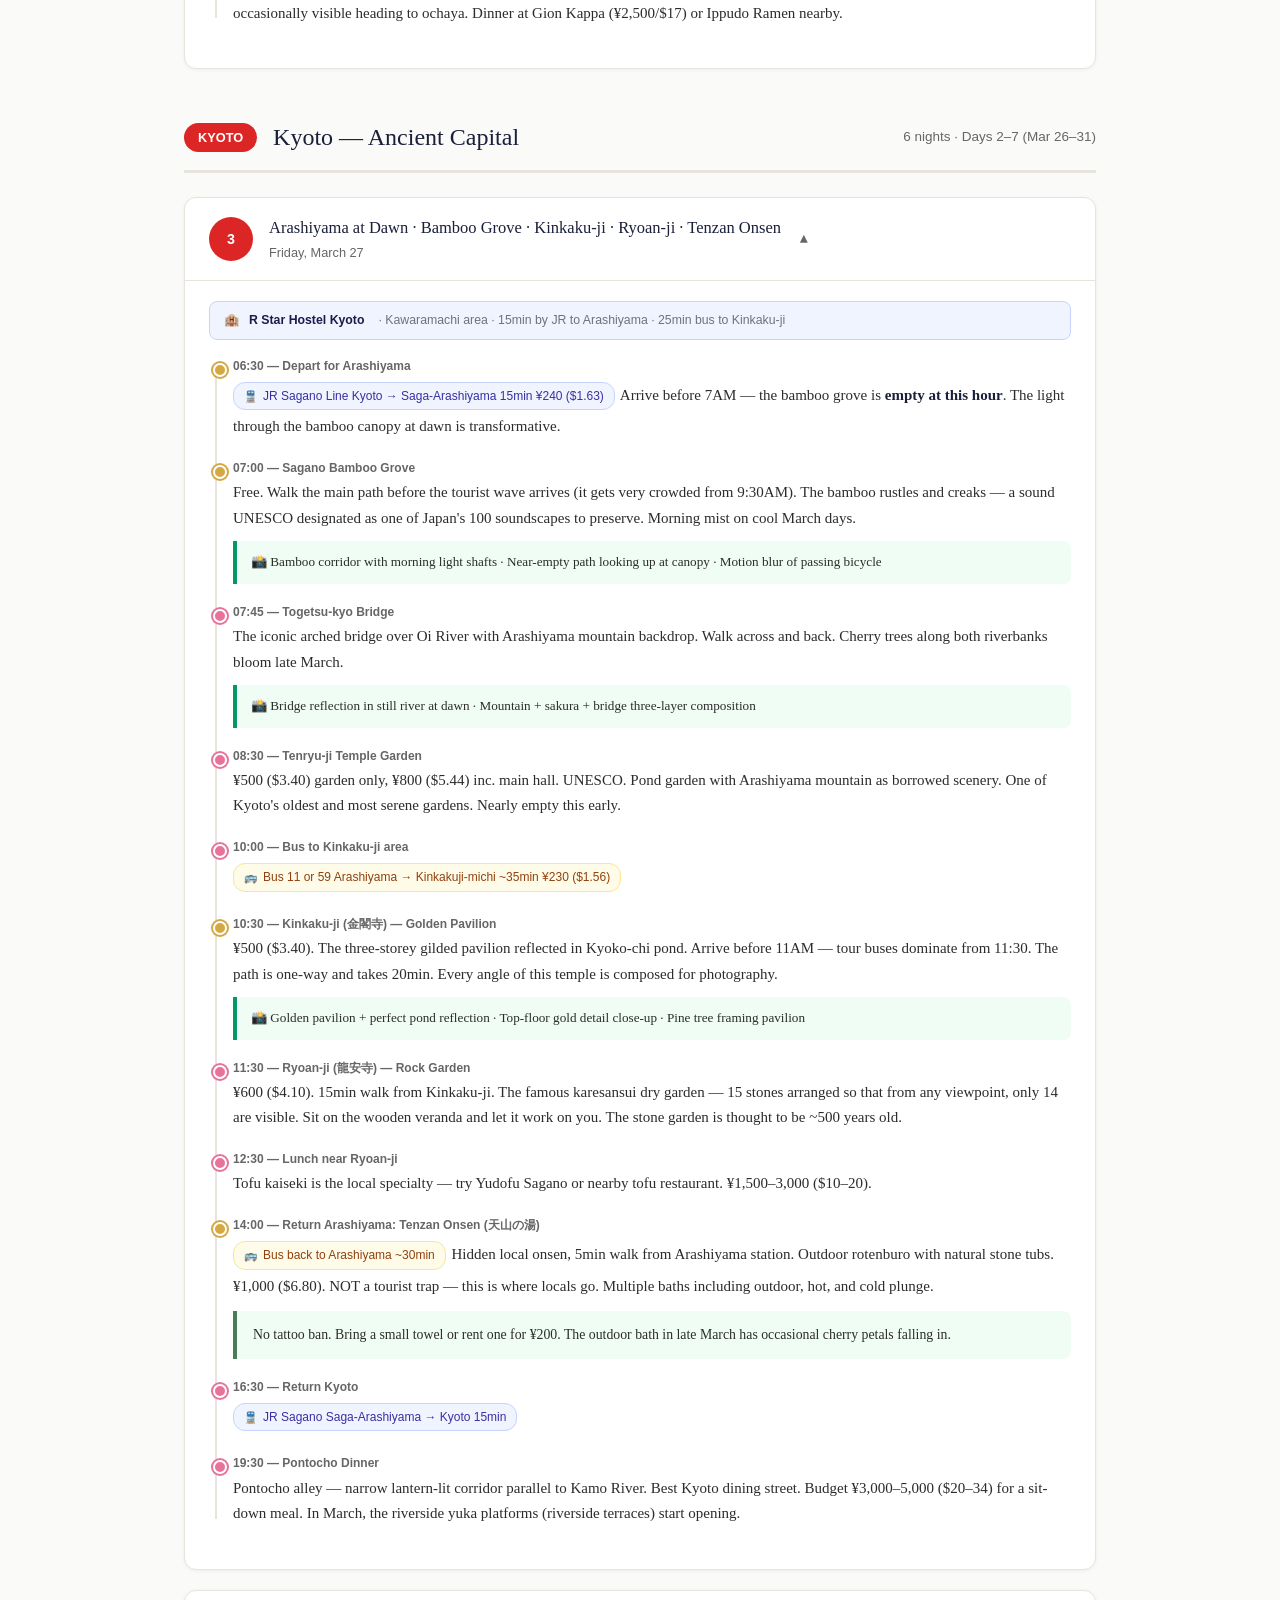
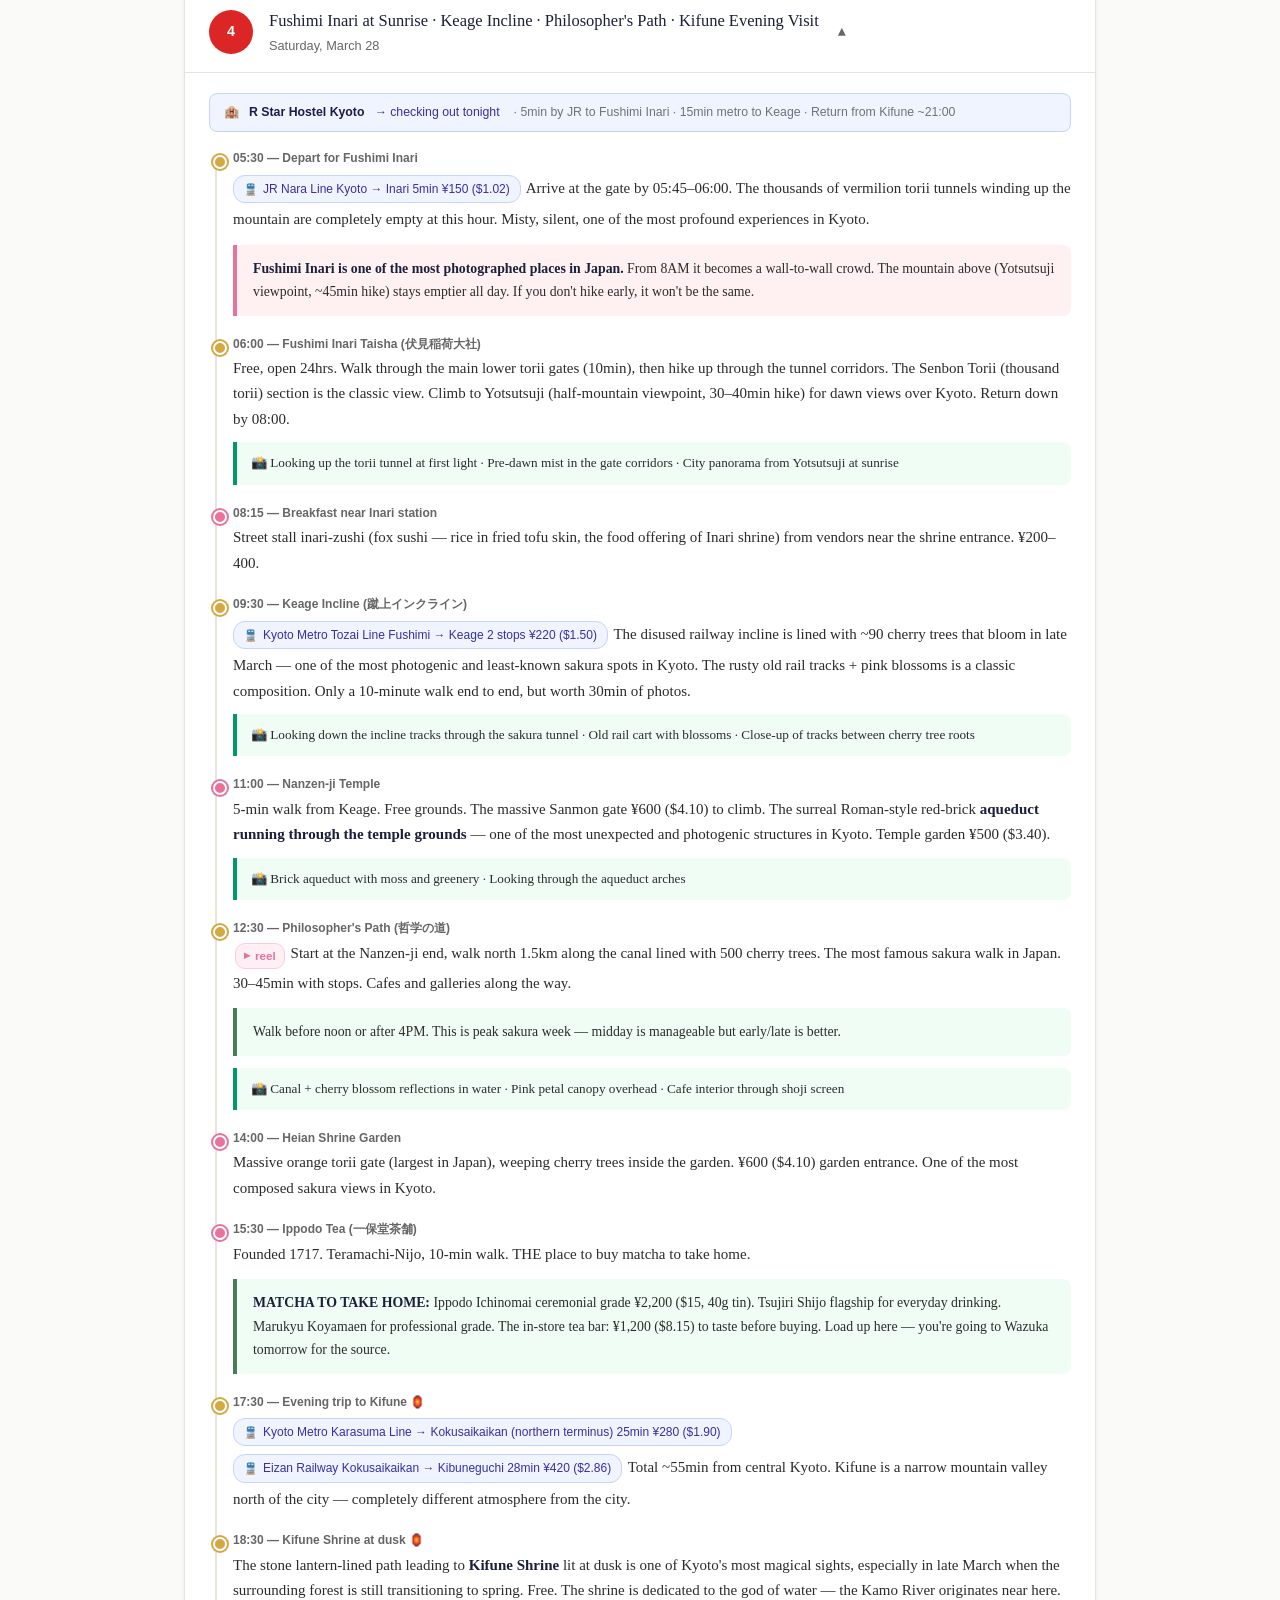
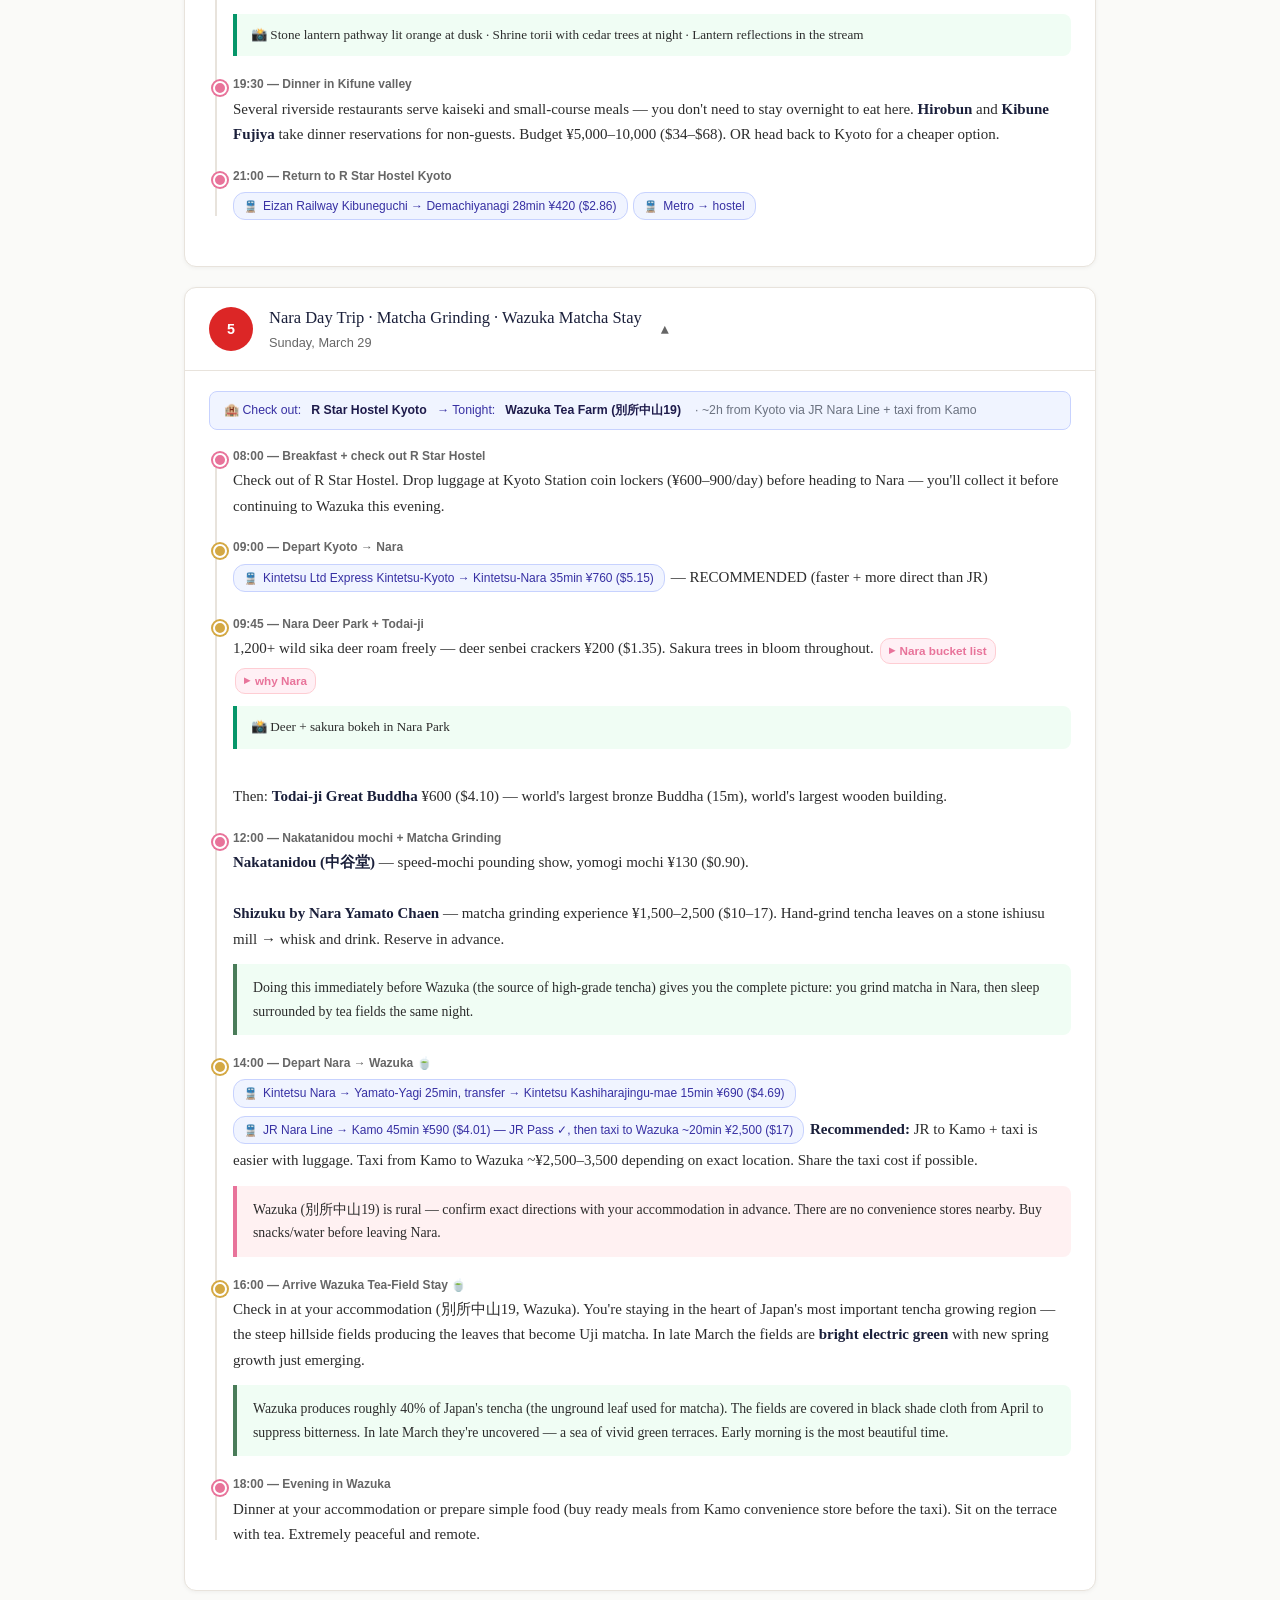
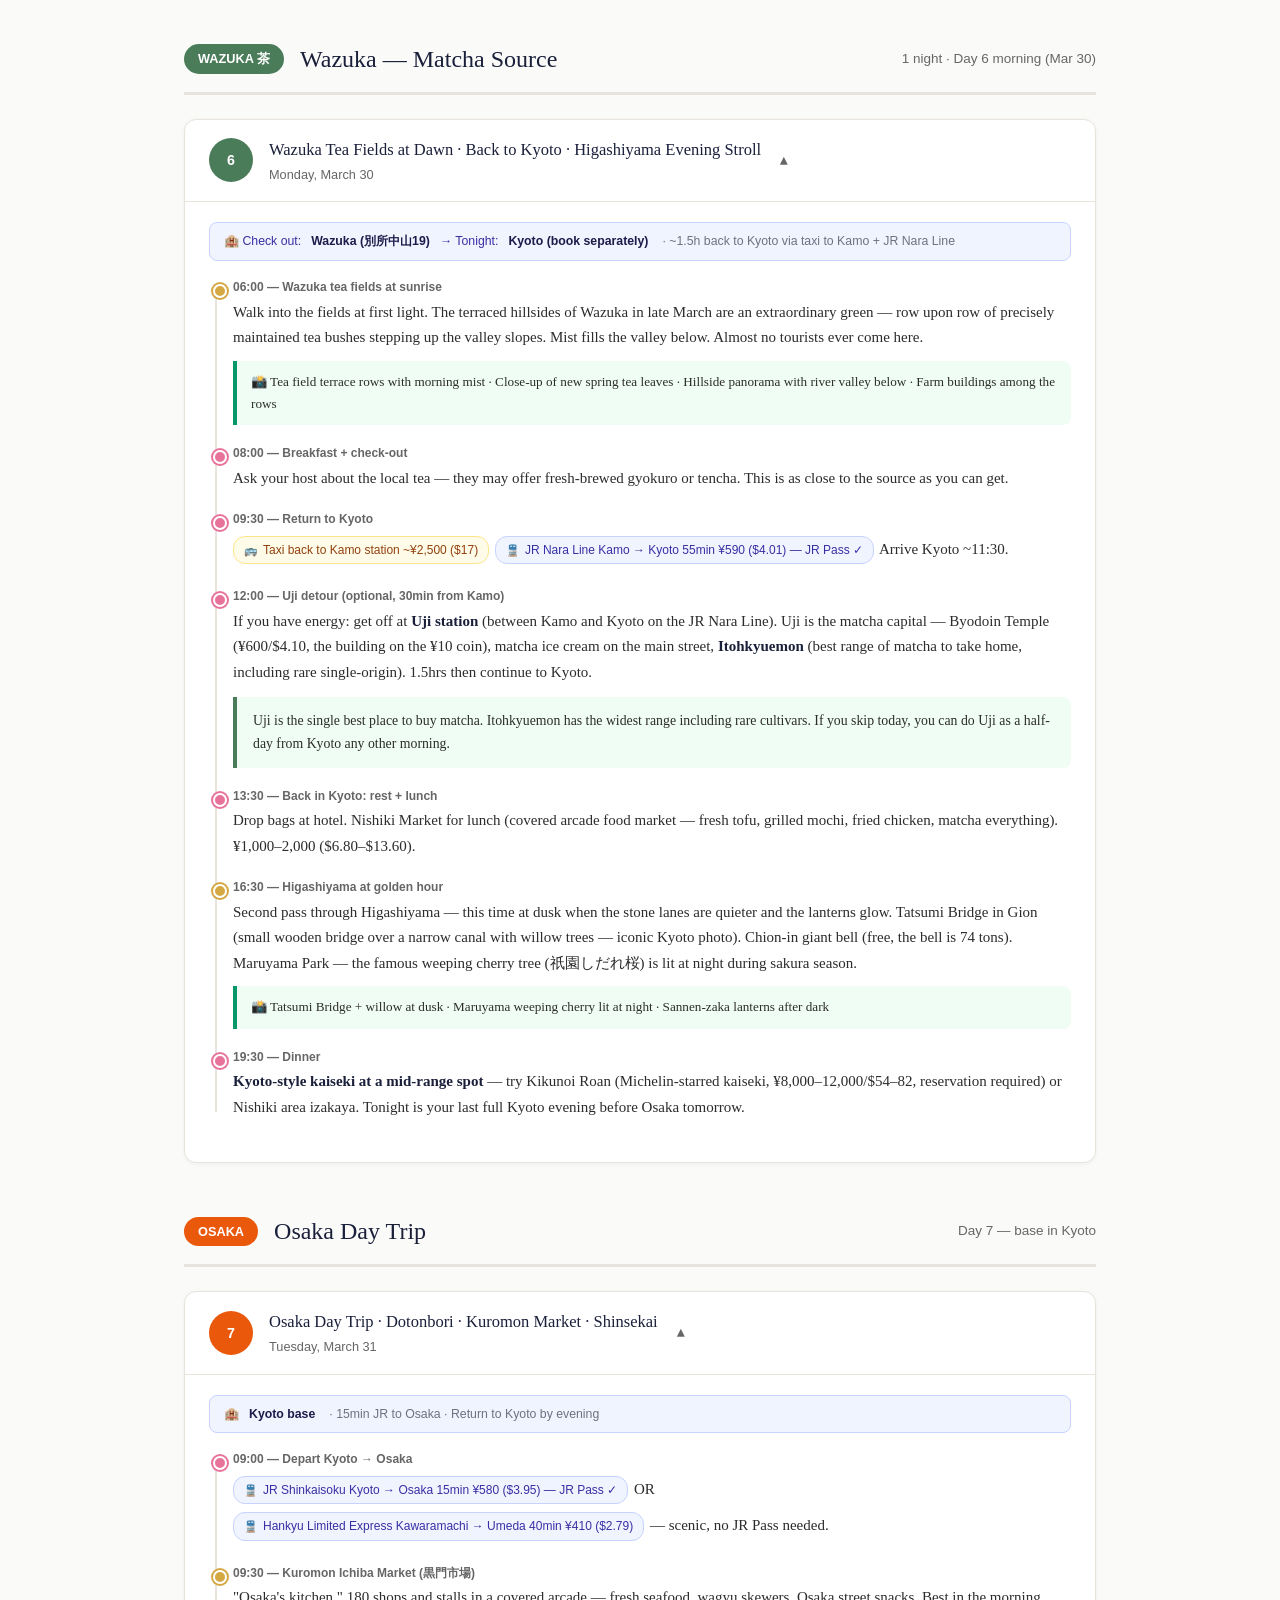
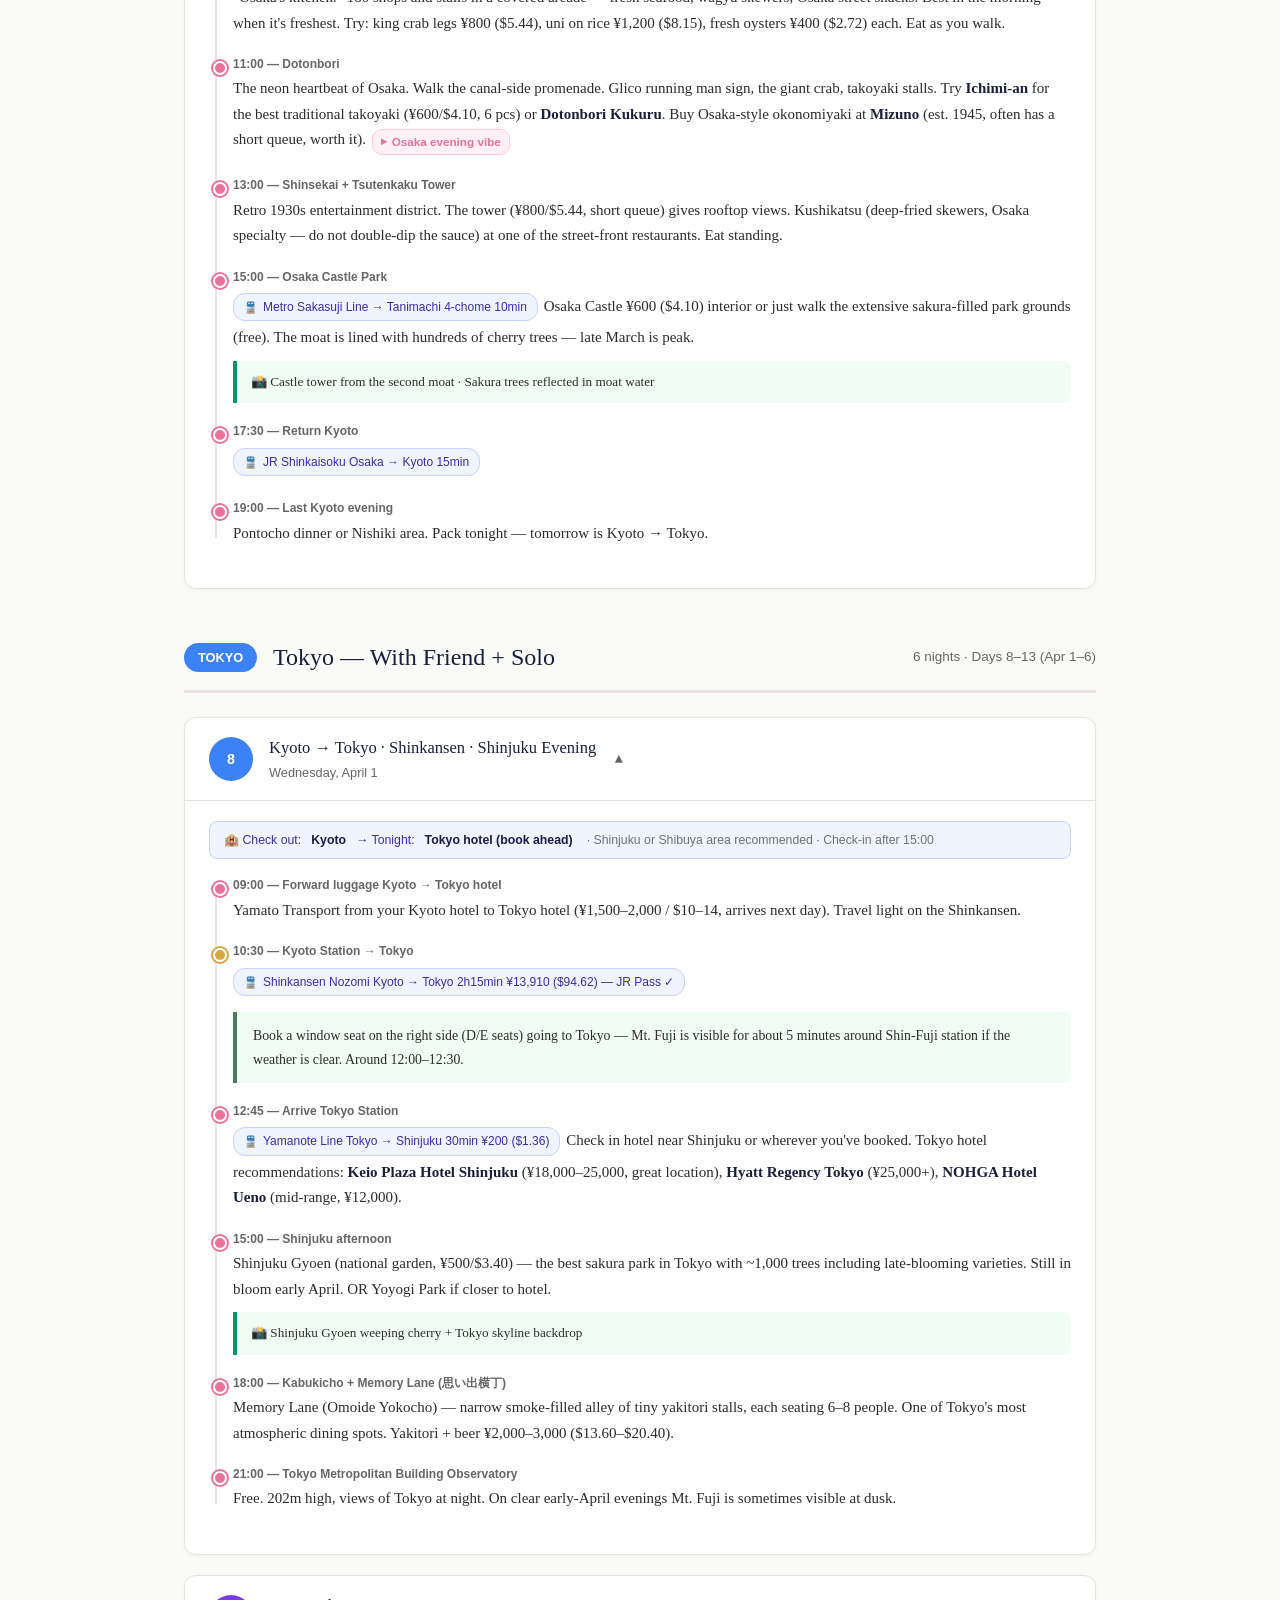
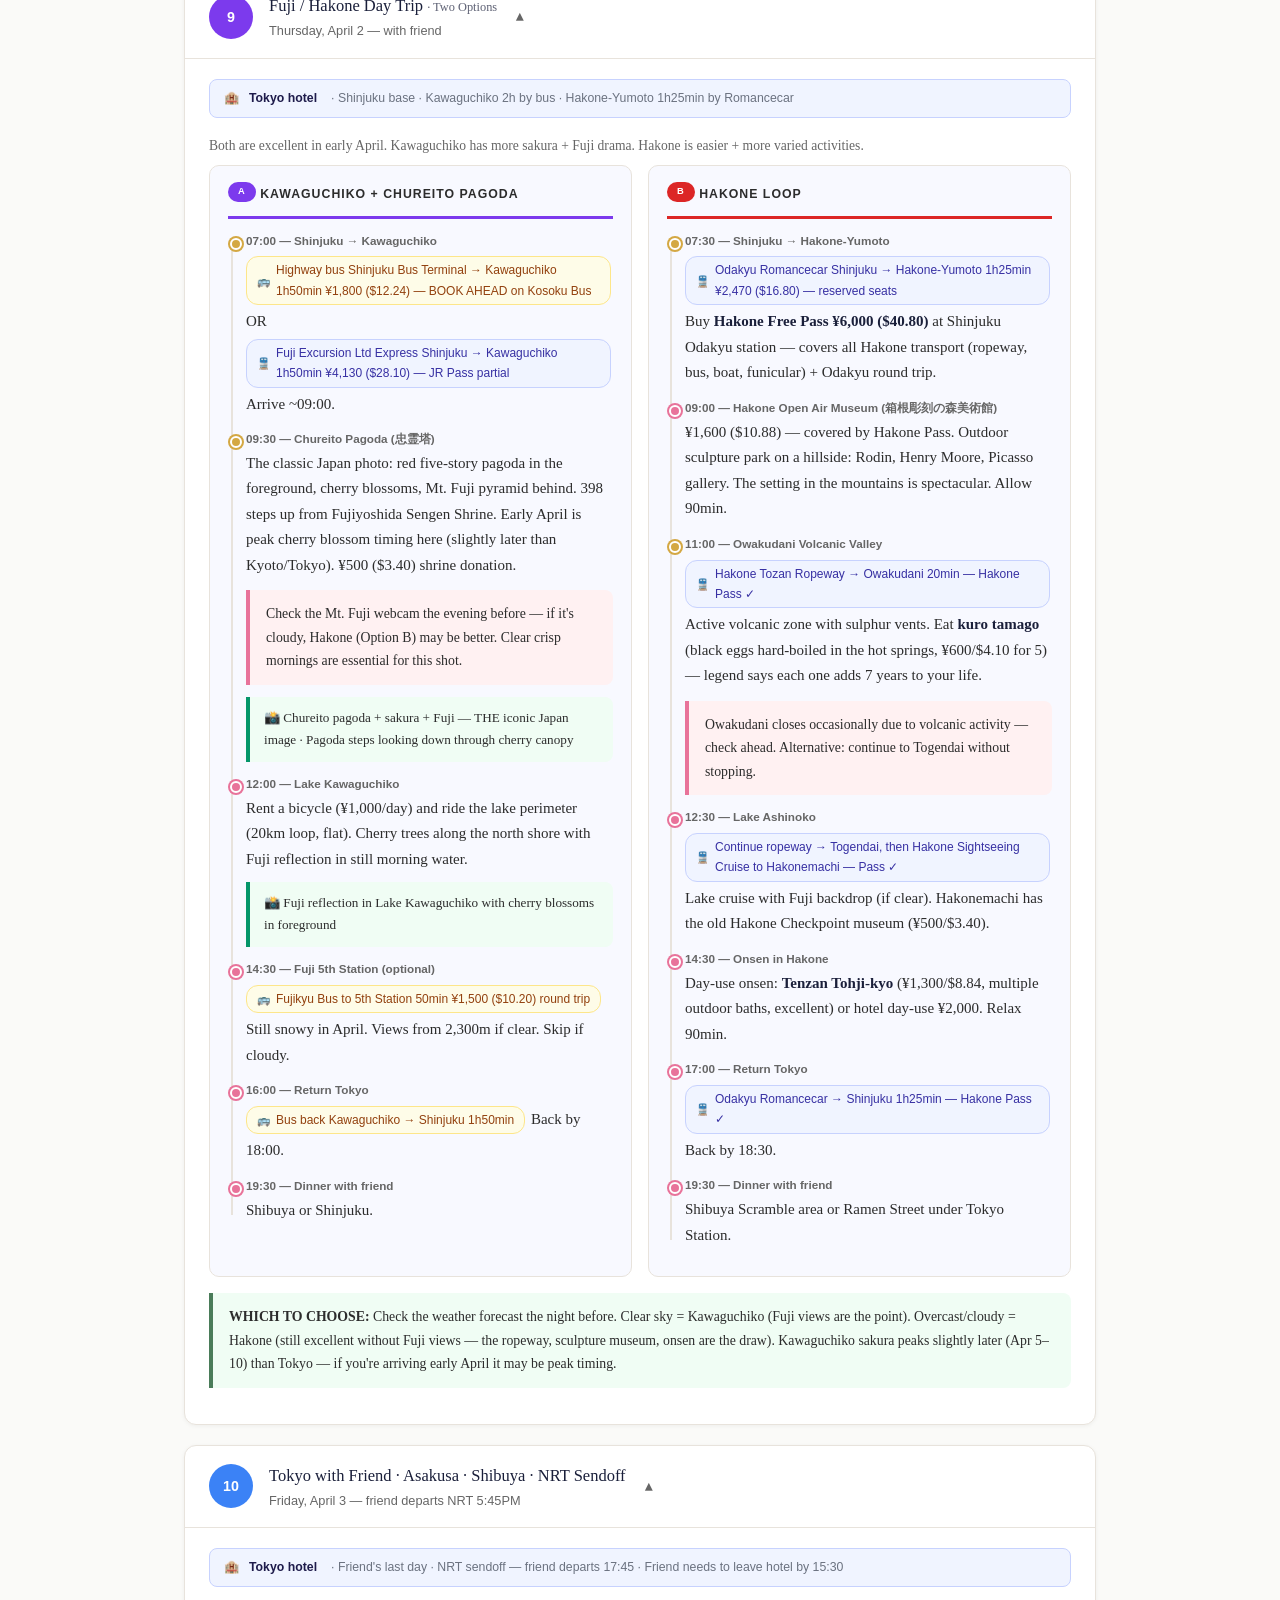
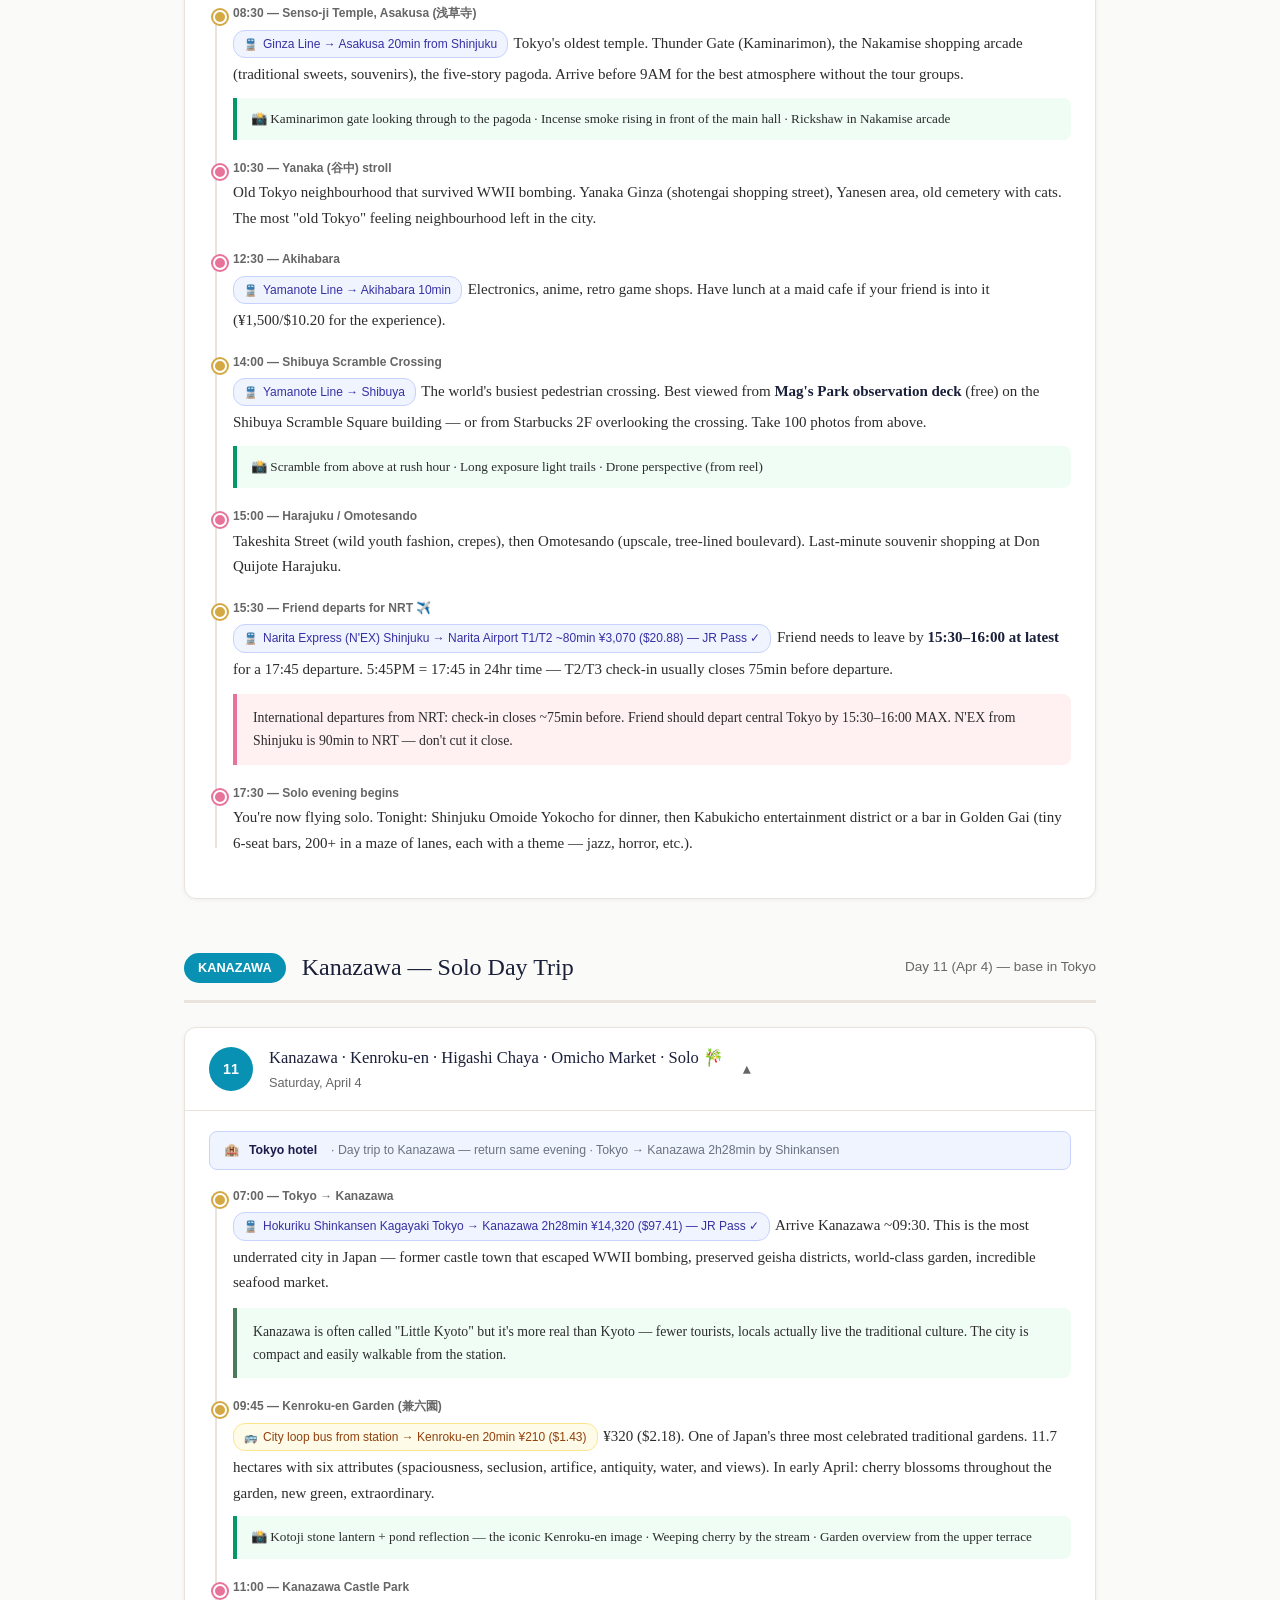
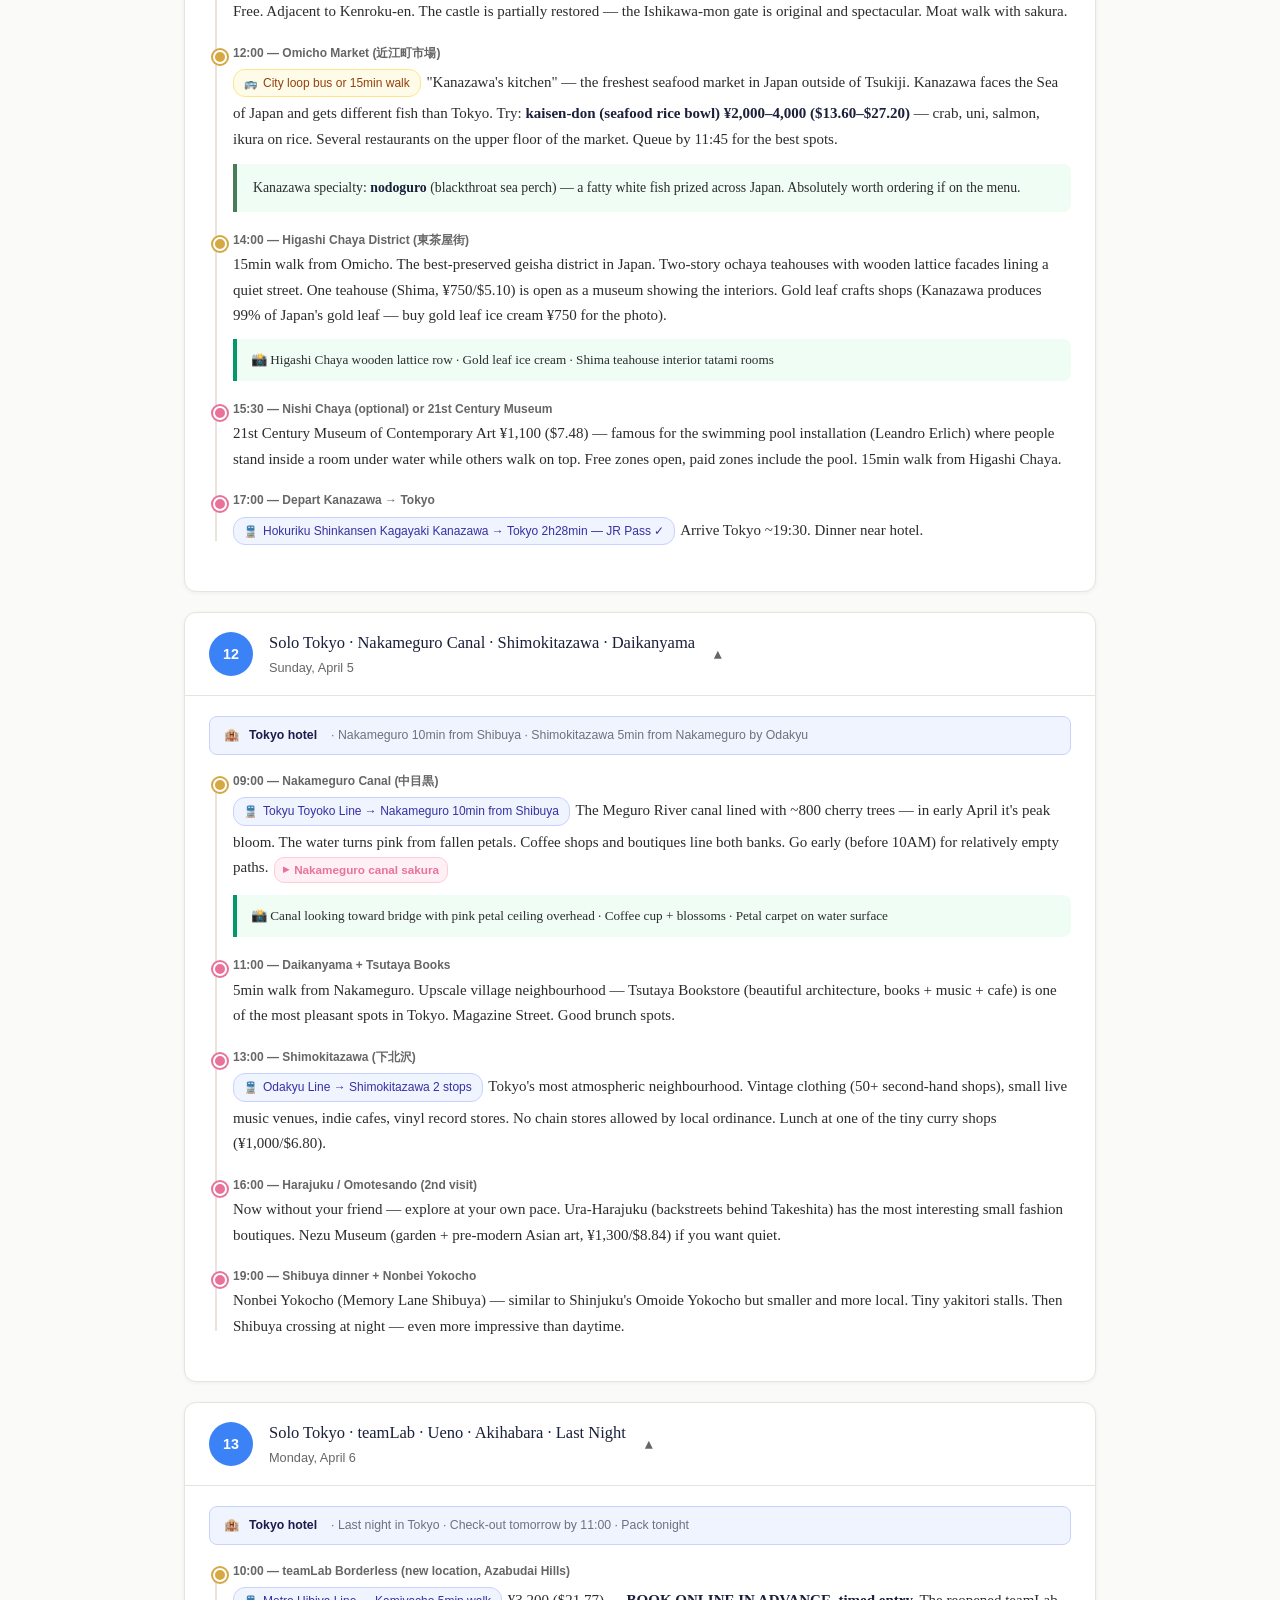
==== commit 8acc5426: "Add accommodation banner to each day showing hotel and travel distances" ====
--- a/itinerary/kansai-tokyo-2026.html
+++ b/itinerary/kansai-tokyo-2026.html
@@ -141,6 +141,17 @@
   .alt-col .time { font-family: sans-serif; font-size: 0.78em; color: var(--text-light); font-weight: 600; margin-bottom: 2px; }
   .alt-badge { display: inline-block; padding: 2px 10px; border-radius: 10px; color: white; font-size: 0.76em; font-family: sans-serif; font-weight: 600; vertical-align: middle; margin-bottom: 6px; }
 
+  /* ACCOMMODATION BANNER */
+  .accom-bar {
+    display: flex; align-items: center; gap: 10px;
+    background: #f0f4ff; border: 1px solid #c7d2fe;
+    border-radius: 8px; padding: 8px 14px; margin-bottom: 16px;
+    font-family: sans-serif; font-size: 0.82em; color: #3730a3;
+    flex-wrap: wrap;
+  }
+  .accom-bar strong { color: #1e1b4b; }
+  .accom-bar .accom-dist { color: #6b7280; margin-left: 4px; }
+
   .ref-section { margin-top: 48px; }
   .ref-section h2 { font-size: 1.3em; color: var(--navy); margin-bottom: 16px; padding-bottom: 8px; border-bottom: 2px solid var(--border); }
 
@@ -260,6 +271,7 @@
       <span class="chevron">▼</span>
     </div>
     <div class="day-body">
+      <div class="accom-bar">🏨 Tonight: <strong>Dormy Inn Himeji</strong> <span class="accom-dist">· 10min walk to castle · Onsite onsen · Check-in from 15:00</span></div>
       <ul class="timeline">
         <li class="alert">
           <div class="time">14:15 — Land at Kansai International Airport (KIX)</div>
@@ -304,6 +316,7 @@
       <span class="chevron">▼</span>
     </div>
     <div class="day-body">
+      <div class="accom-bar">🏨 Tonight: <strong>R Star Hostel Kyoto</strong> <span class="accom-dist">· Check-in this afternoon · Kawaramachi area · ~15min walk to Gion · ~20min to Higashiyama</span></div>
       <ul class="timeline">
         <li class="alert">
           <div class="time">08:30 — Arrive at Himeji Castle gate</div>
@@ -364,6 +377,7 @@
       <span class="chevron">▼</span>
     </div>
     <div class="day-body">
+      <div class="accom-bar">🏨 <strong>R Star Hostel Kyoto</strong> <span class="accom-dist">· Kawaramachi area · 15min by JR to Arashiyama · 25min bus to Kinkaku-ji</span></div>
       <ul class="timeline">
         <li class="alert">
           <div class="time">06:30 — Depart for Arashiyama</div>
@@ -430,6 +444,7 @@
       <span class="chevron">▼</span>
     </div>
     <div class="day-body">
+      <div class="accom-bar">🏨 <strong>R Star Hostel Kyoto</strong> → checking out tonight <span class="accom-dist">· 5min by JR to Fushimi Inari · 15min metro to Keage · Return from Kifune ~21:00</span></div>
       <ul class="timeline">
         <li class="alert">
           <div class="time">05:30 — Depart for Fushimi Inari</div>
@@ -508,6 +523,7 @@
       <span class="chevron">▼</span>
     </div>
     <div class="day-body">
+      <div class="accom-bar">🏨 Check out: <strong>R Star Hostel Kyoto</strong> → Tonight: <strong>Wazuka Tea Farm (別所中山19)</strong> <span class="accom-dist">· ~2h from Kyoto via JR Nara Line + taxi from Kamo</span></div>
       <ul class="timeline">
         <li>
           <div class="time">08:00 — Breakfast + check out R Star Hostel</div>
@@ -571,6 +587,7 @@
       <span class="chevron">▼</span>
     </div>
     <div class="day-body">
+      <div class="accom-bar">🏨 Check out: <strong>Wazuka (別所中山19)</strong> → Tonight: <strong>Kyoto (book separately)</strong> <span class="accom-dist">· ~1.5h back to Kyoto via taxi to Kamo + JR Nara Line</span></div>
       <ul class="timeline">
         <li class="alert">
           <div class="time">06:00 — Wazuka tea fields at sunrise</div>
@@ -629,6 +646,7 @@
       <span class="chevron">▼</span>
     </div>
     <div class="day-body">
+      <div class="accom-bar">🏨 <strong>Kyoto base</strong> <span class="accom-dist">· 15min JR to Osaka · Return to Kyoto by evening</span></div>
       <ul class="timeline">
         <li>
           <div class="time">09:00 — Depart Kyoto → Osaka</div>
@@ -686,6 +704,7 @@
       <span class="chevron">▼</span>
     </div>
     <div class="day-body">
+      <div class="accom-bar">🏨 Check out: <strong>Kyoto</strong> → Tonight: <strong>Tokyo hotel (book ahead)</strong> <span class="accom-dist">· Shinjuku or Shibuya area recommended · Check-in after 15:00</span></div>
       <ul class="timeline">
         <li>
           <div class="time">09:00 — Forward luggage Kyoto → Tokyo hotel</div>
@@ -729,6 +748,7 @@
       <span class="chevron">▼</span>
     </div>
     <div class="day-body">
+      <div class="accom-bar">🏨 <strong>Tokyo hotel</strong> <span class="accom-dist">· Shinjuku base · Kawaguchiko 2h by bus · Hakone-Yumoto 1h25min by Romancecar</span></div>
       <p style="margin:0 0 8px;font-size:0.85rem;color:var(--text-light)">Both are excellent in early April. Kawaguchiko has more sakura + Fuji drama. Hakone is easier + more varied activities.</p>
       <div class="alt-grid">
         <!-- OPTION A: Kawaguchiko -->
@@ -831,6 +851,7 @@
       <span class="chevron">▼</span>
     </div>
     <div class="day-body">
+      <div class="accom-bar">🏨 <strong>Tokyo hotel</strong> <span class="accom-dist">· Friend's last day · NRT sendoff — friend departs 17:45 · Friend needs to leave hotel by 15:30</span></div>
       <ul class="timeline">
         <li class="alert">
           <div class="time">08:30 — Senso-ji Temple, Asakusa (浅草寺)</div>
@@ -891,6 +912,7 @@
       <span class="chevron">▼</span>
     </div>
     <div class="day-body">
+      <div class="accom-bar">🏨 <strong>Tokyo hotel</strong> <span class="accom-dist">· Day trip to Kanazawa — return same evening · Tokyo → Kanazawa 2h28min by Shinkansen</span></div>
       <ul class="timeline">
         <li class="alert">
           <div class="time">07:00 — Tokyo → Kanazawa</div>
@@ -943,6 +965,7 @@
       <span class="chevron">▼</span>
     </div>
     <div class="day-body">
+      <div class="accom-bar">🏨 <strong>Tokyo hotel</strong> <span class="accom-dist">· Nakameguro 10min from Shibuya · Shimokitazawa 5min from Nakameguro by Odakyu</span></div>
       <ul class="timeline">
         <li class="alert">
           <div class="time">09:00 — Nakameguro Canal (中目黒)</div>
@@ -983,6 +1006,7 @@
       <span class="chevron">▼</span>
     </div>
     <div class="day-body">
+      <div class="accom-bar">🏨 <strong>Tokyo hotel</strong> <span class="accom-dist">· Last night in Tokyo · Check-out tomorrow by 11:00 · Pack tonight</span></div>
       <ul class="timeline">
         <li class="alert">
           <div class="time">10:00 — teamLab Borderless (new location, Azabudai Hills)</div>
@@ -1039,6 +1063,7 @@
       <span class="chevron">▼</span>
     </div>
     <div class="day-body">
+      <div class="accom-bar">🏨 Check out: <strong>Tokyo hotel</strong> <span class="accom-dist">· Leave hotel by 09:00–09:30 for 12:30 departure · HND 30–50min · NRT 80min via N'EX</span></div>
       <ul class="timeline">
         <li>
           <div class="time">08:00 — Final morning</div>
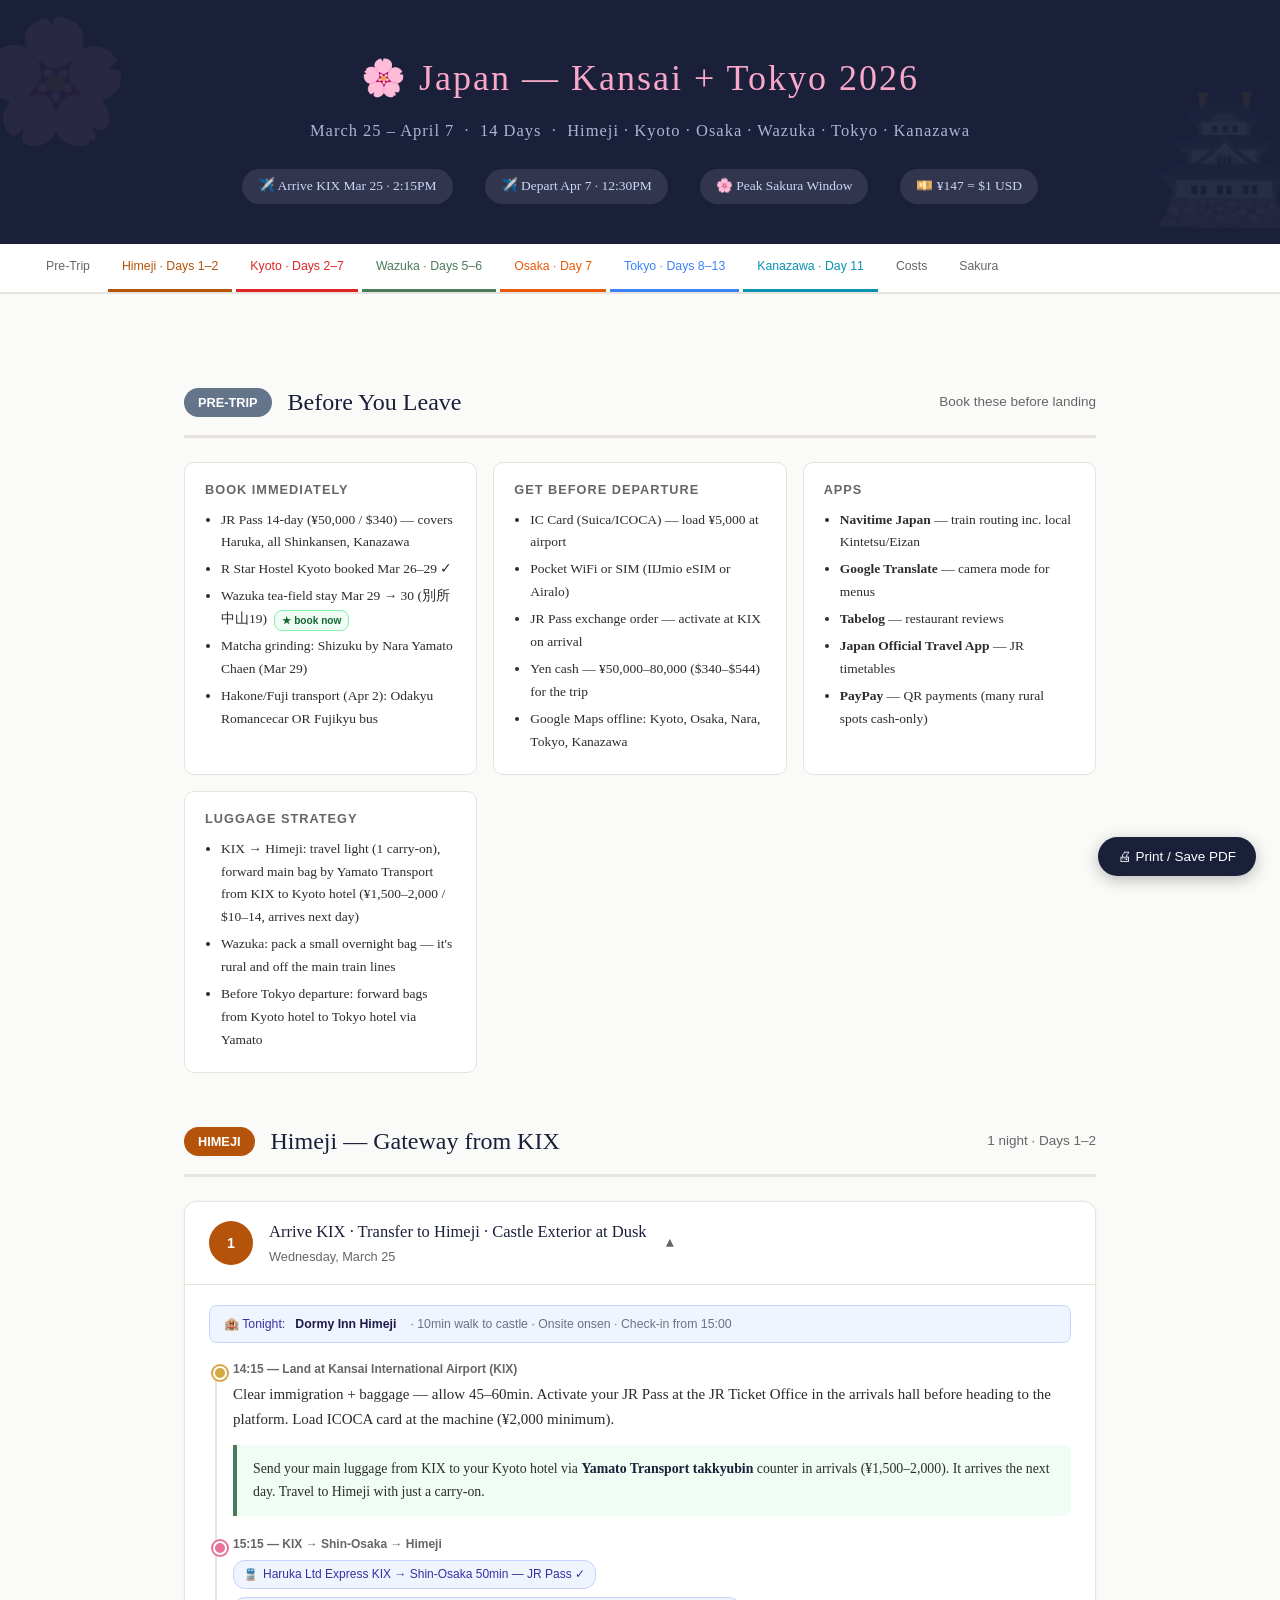
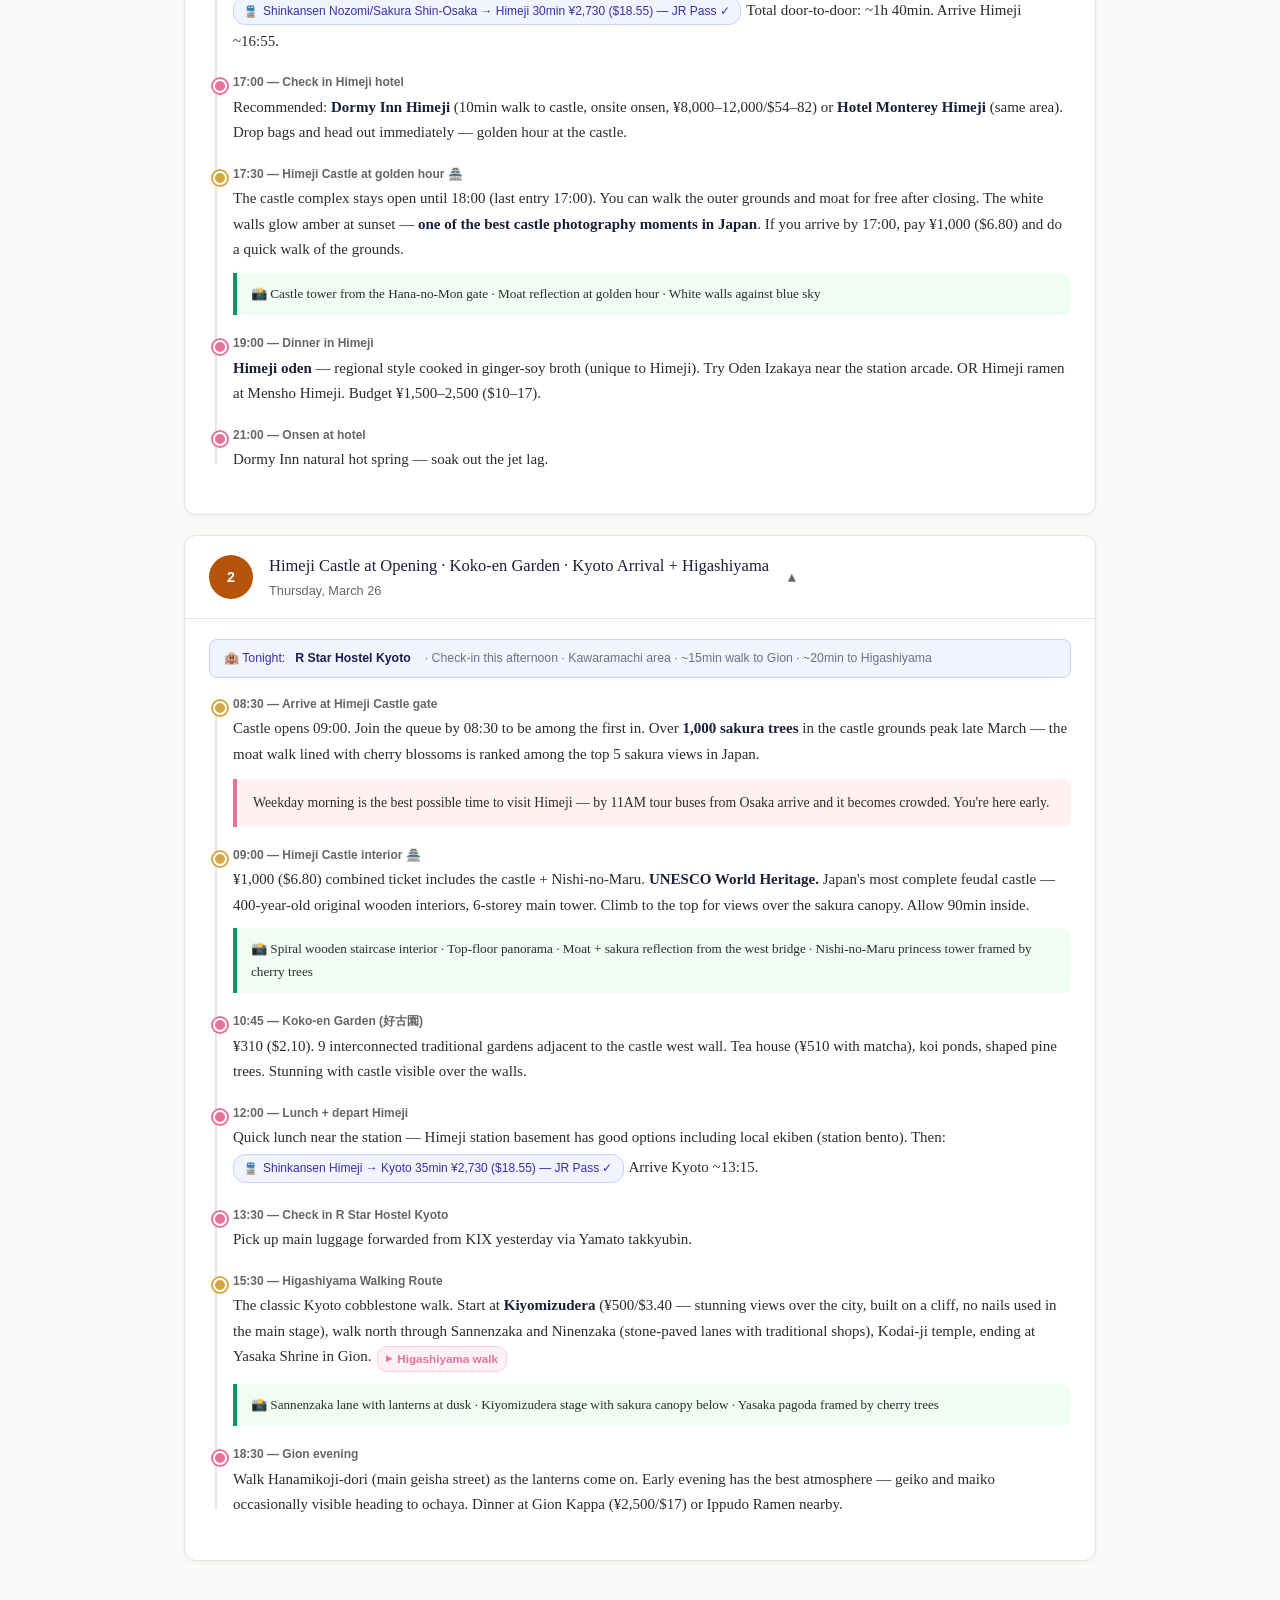
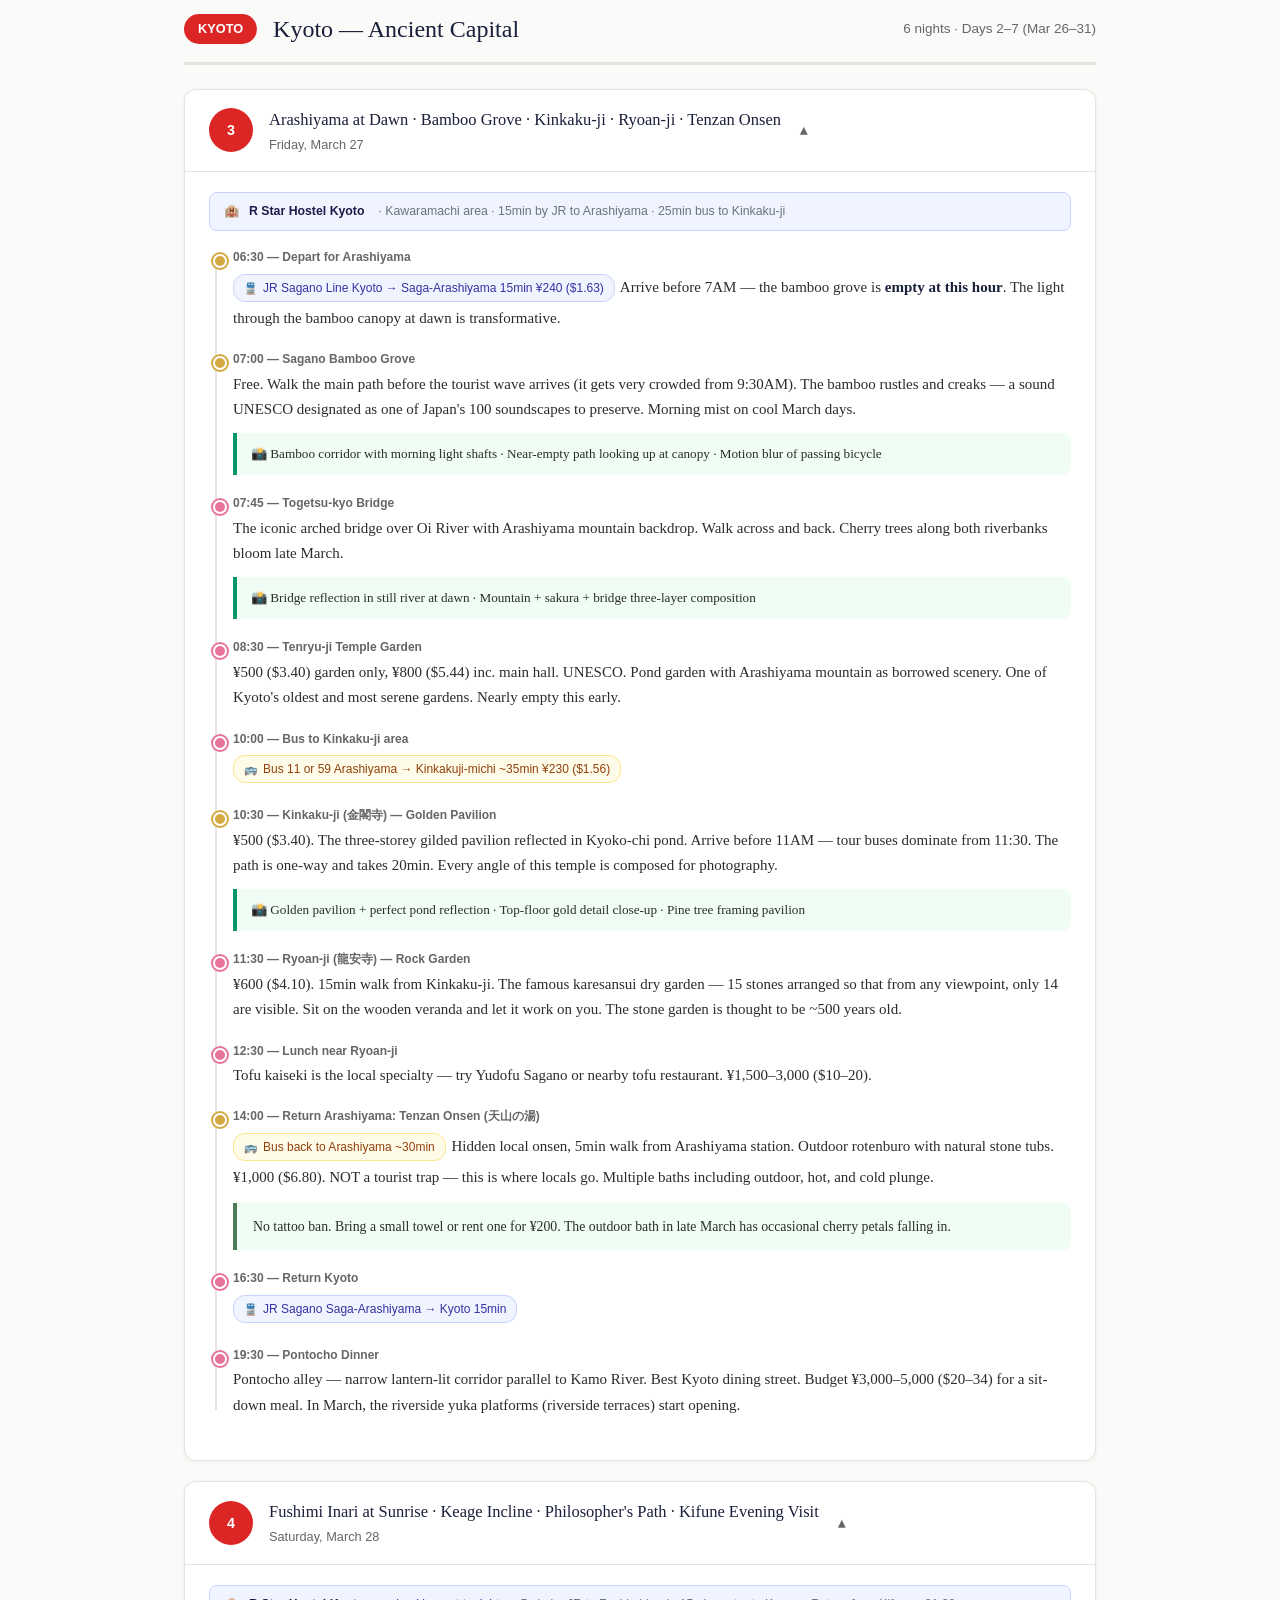
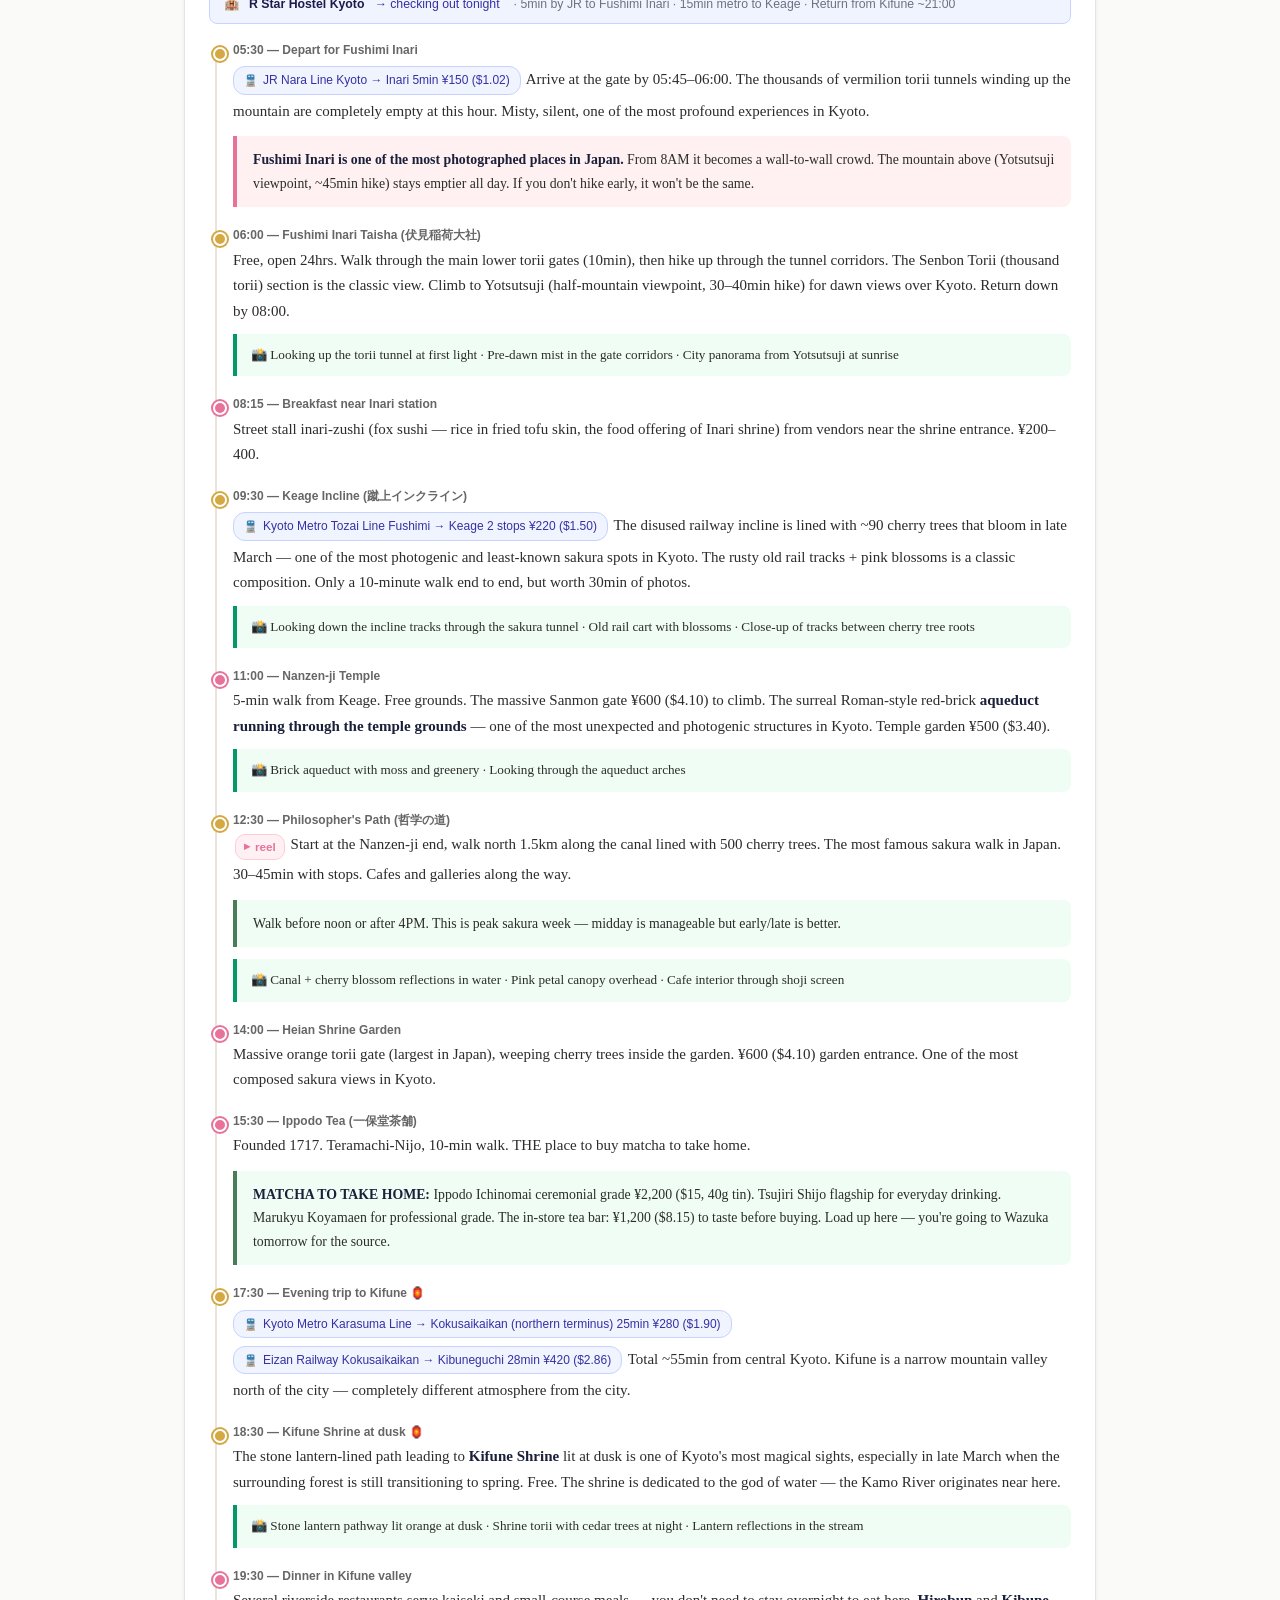
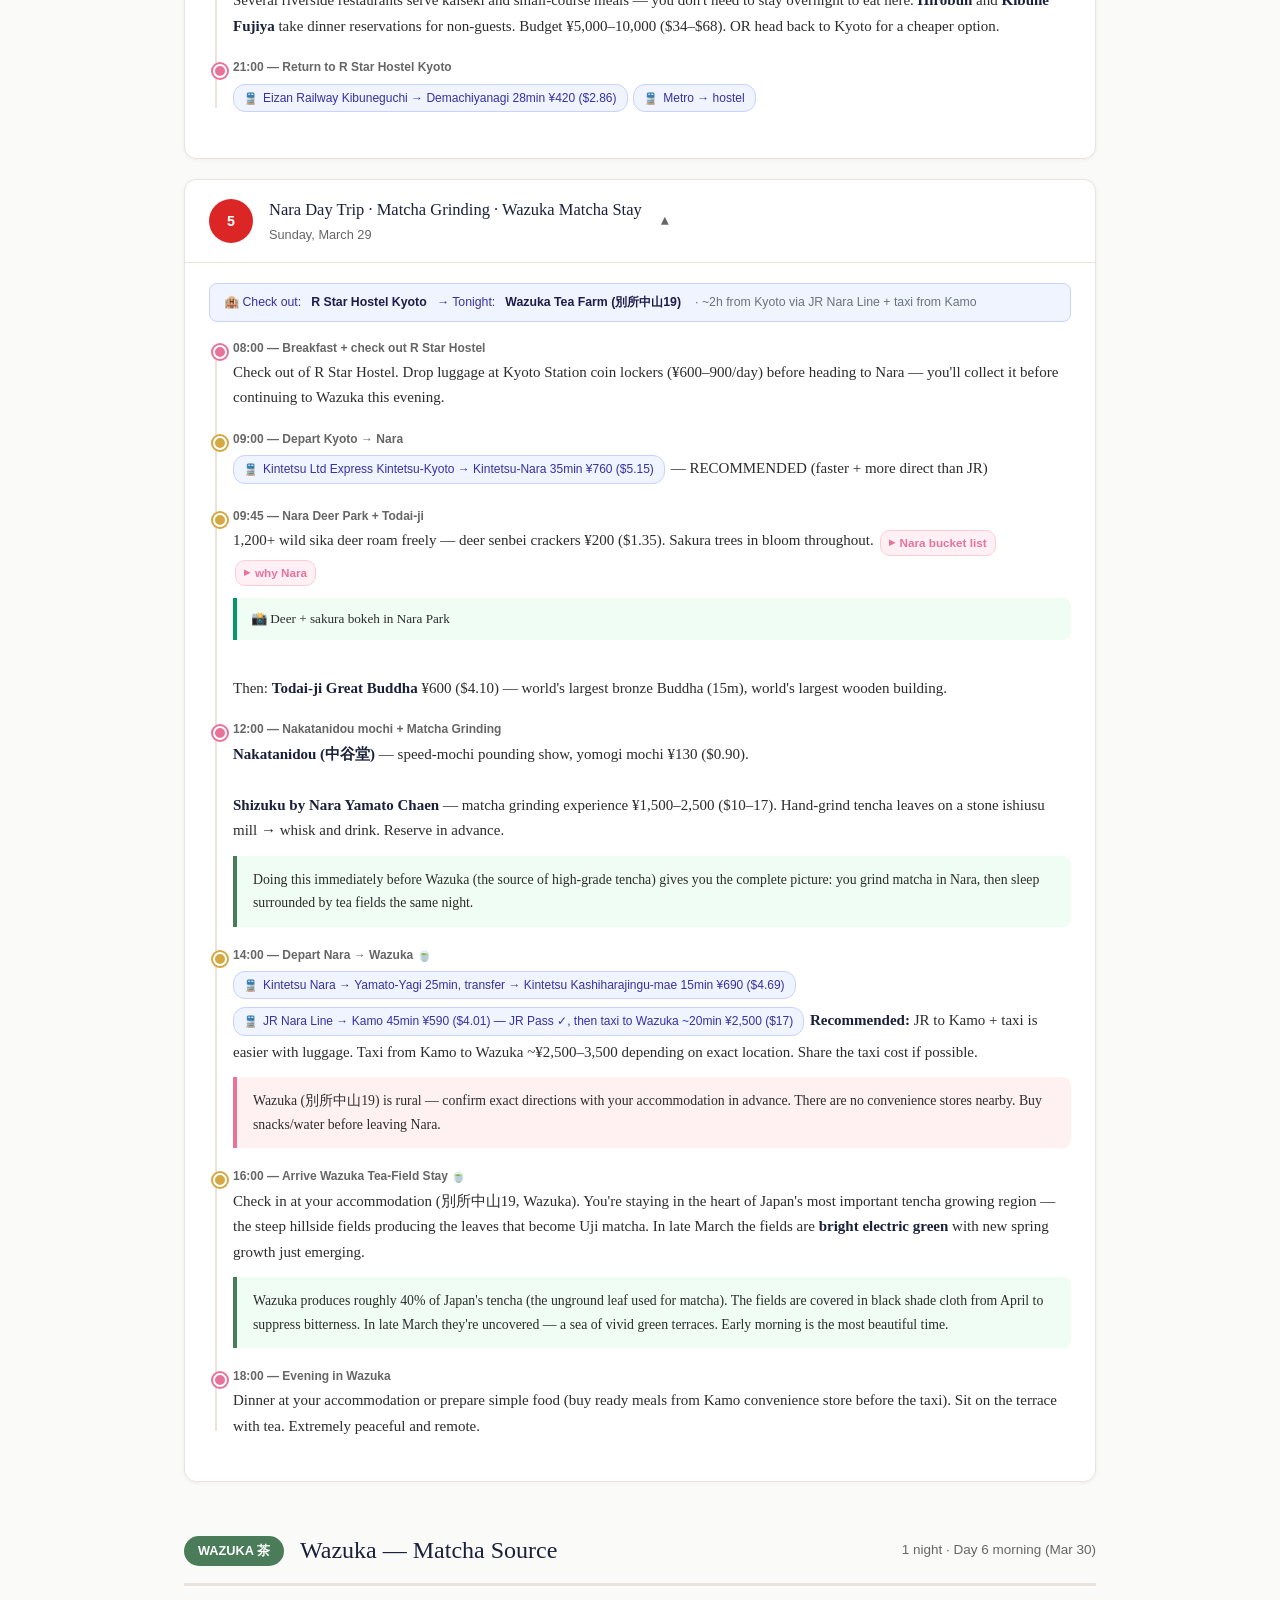
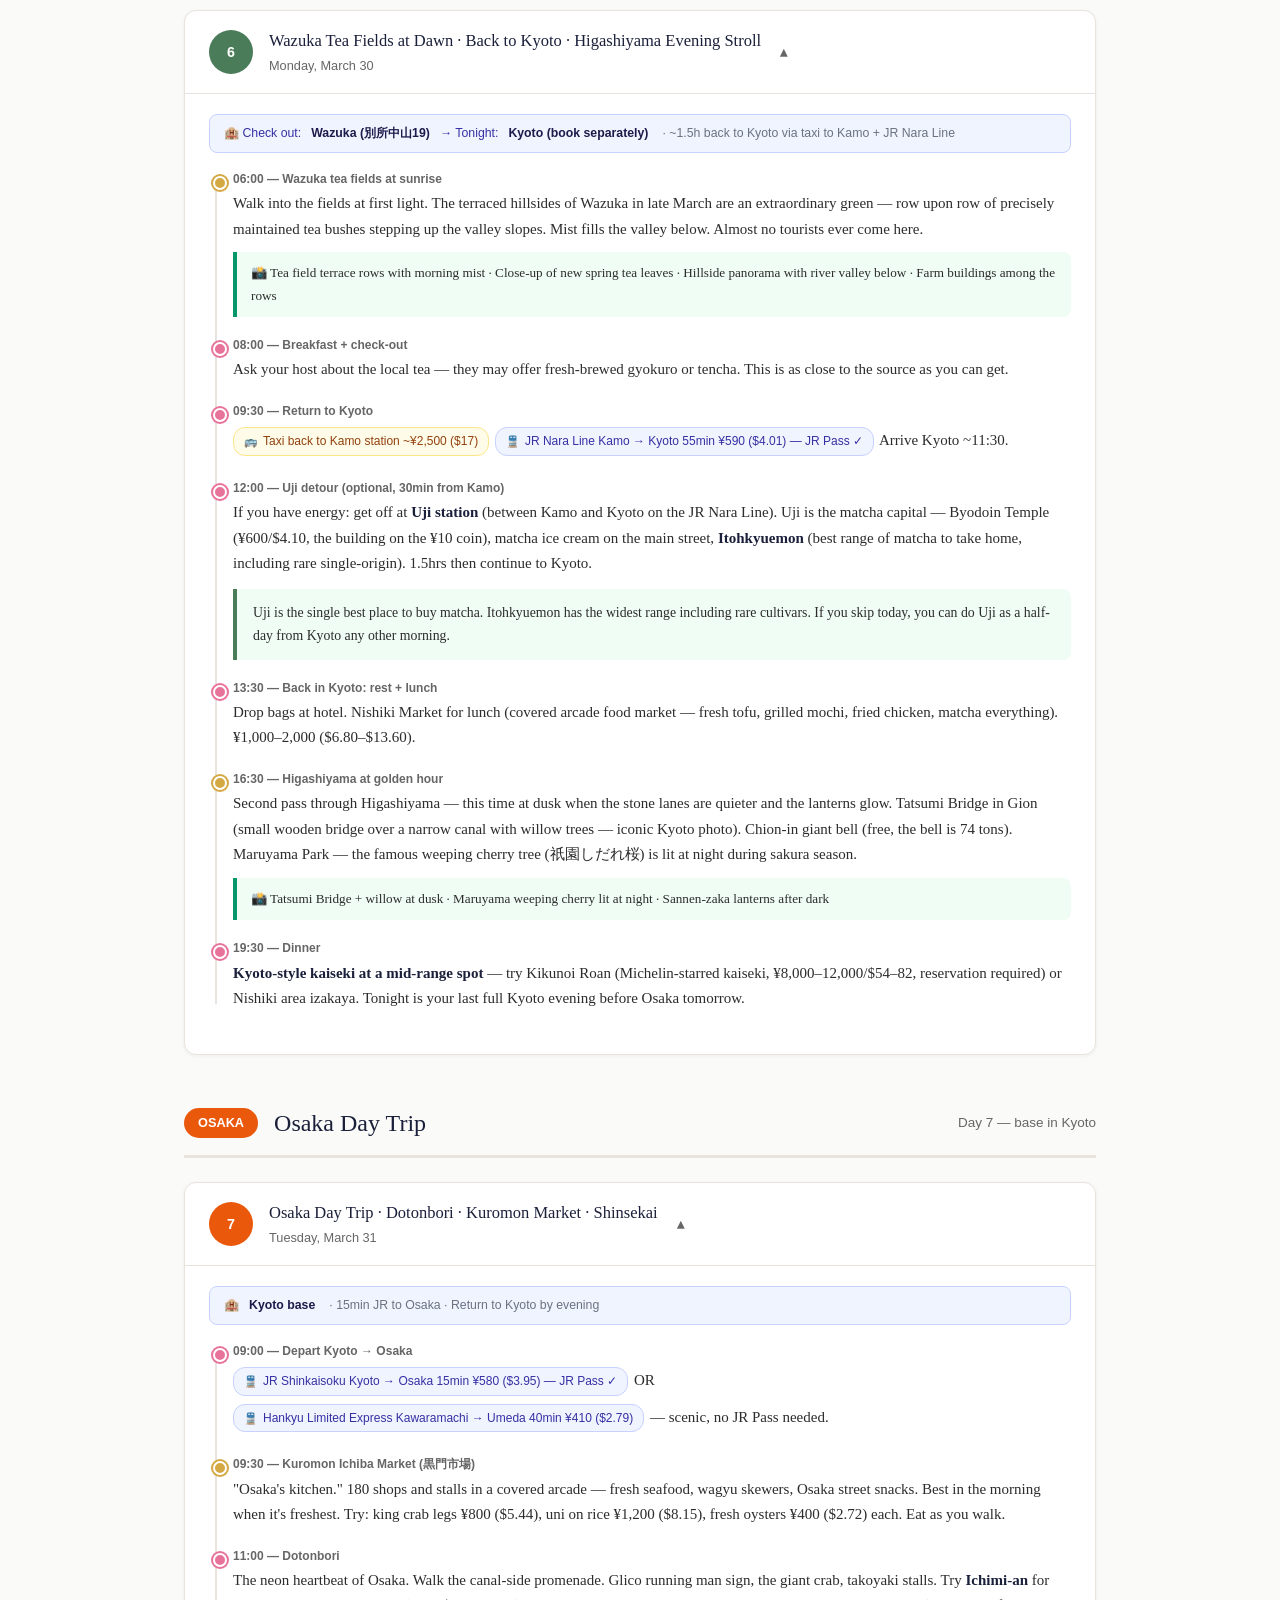
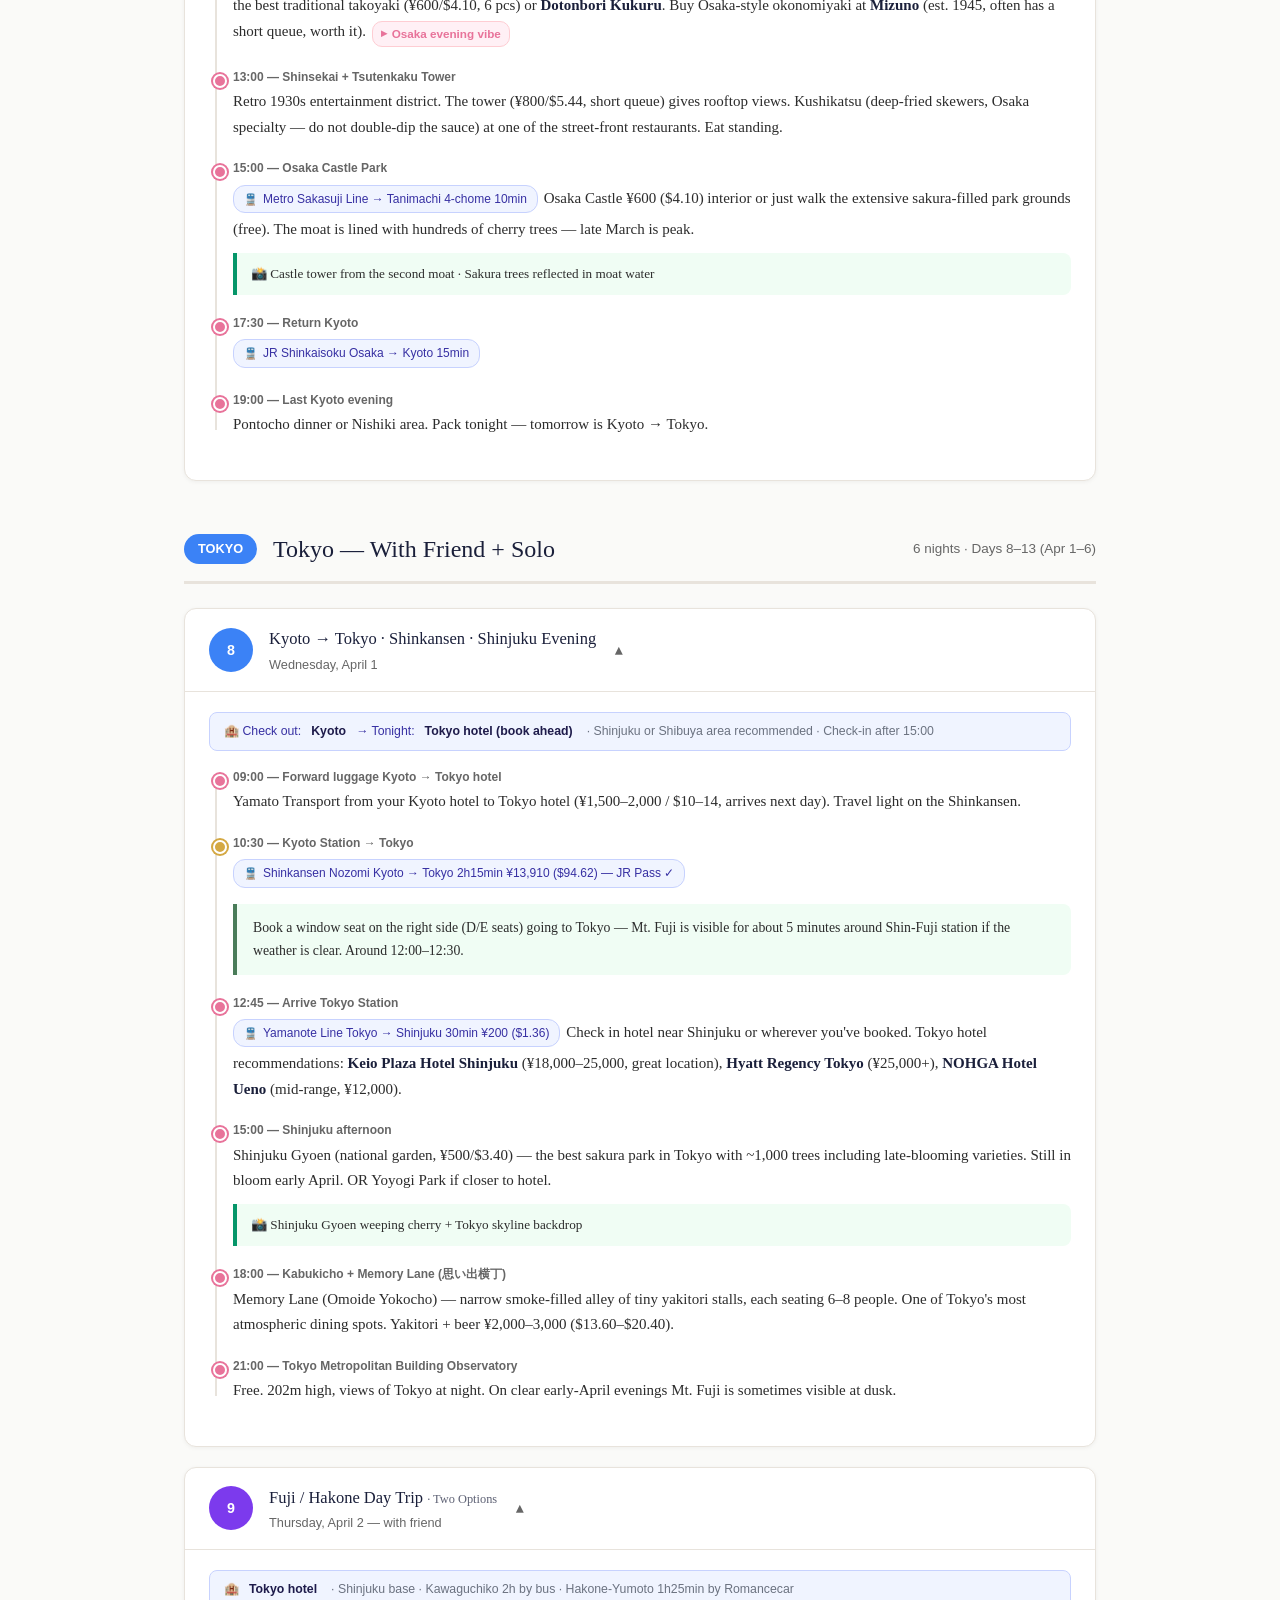
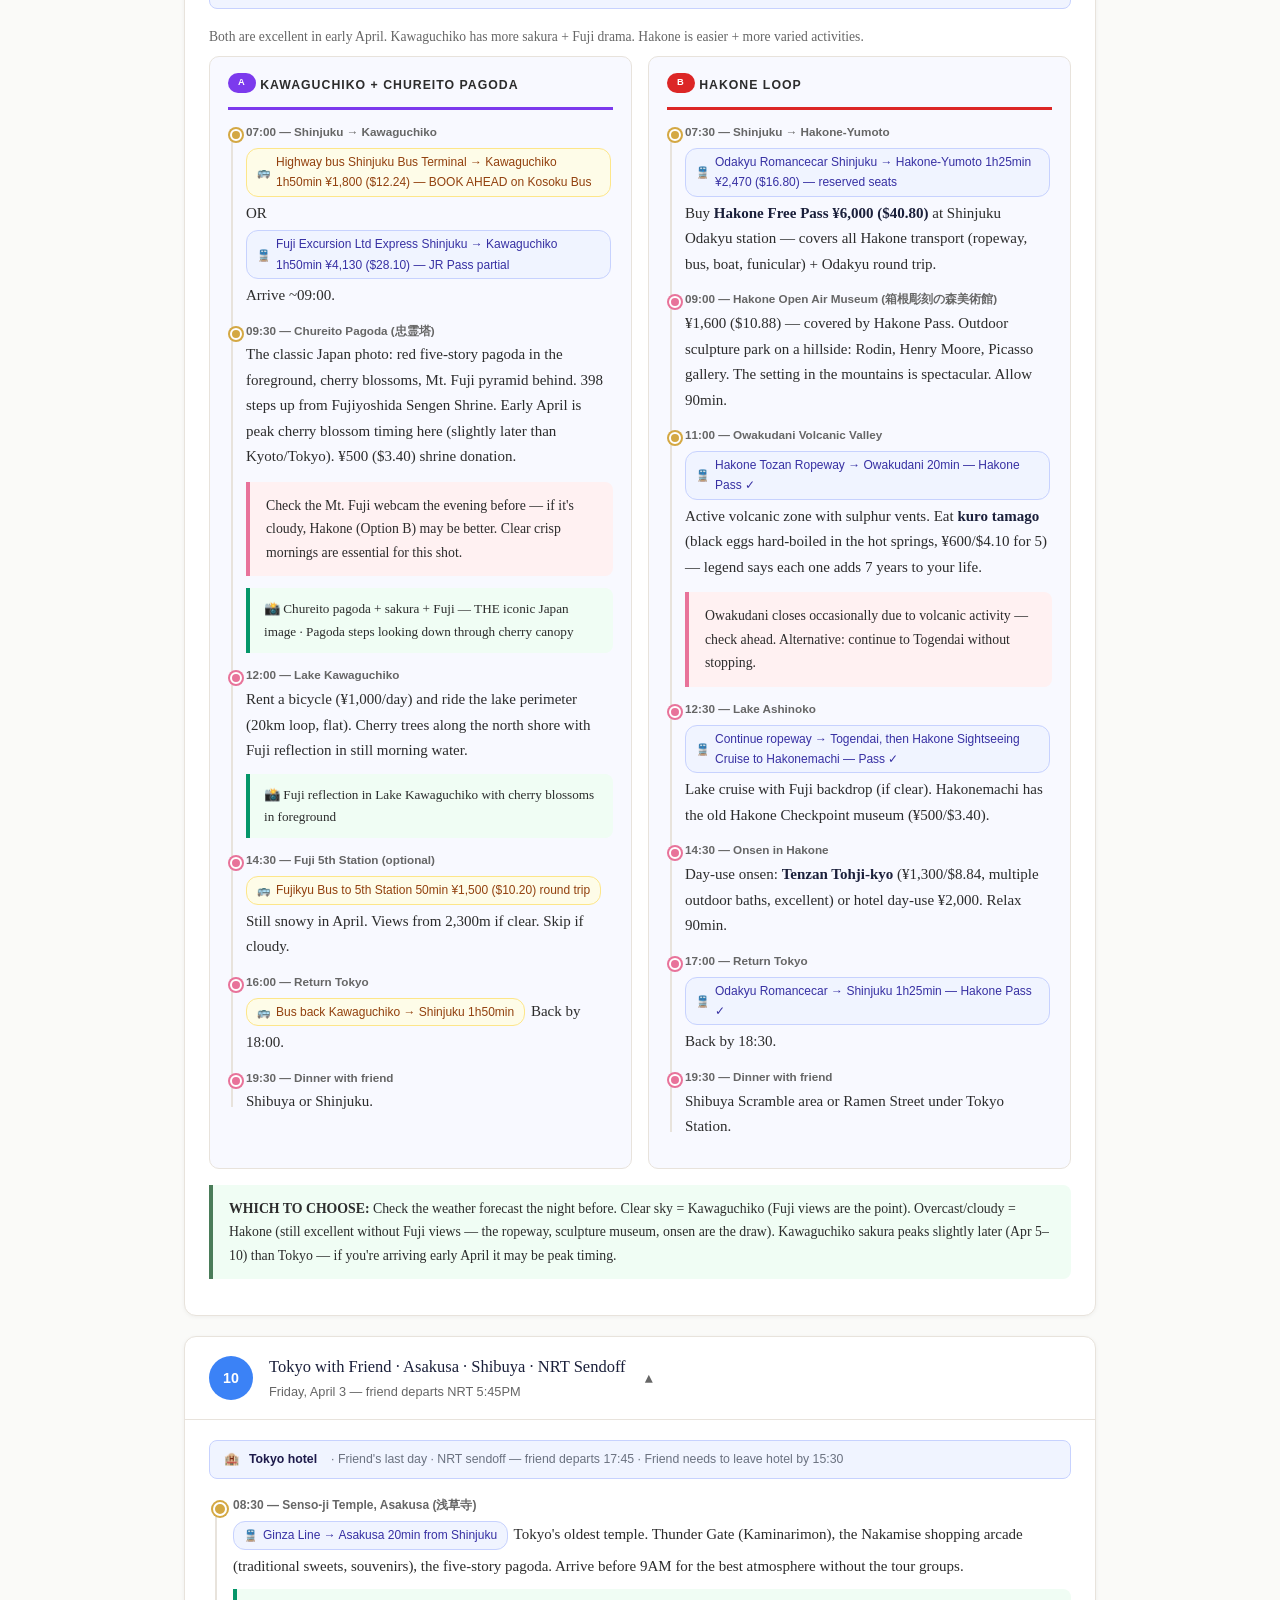
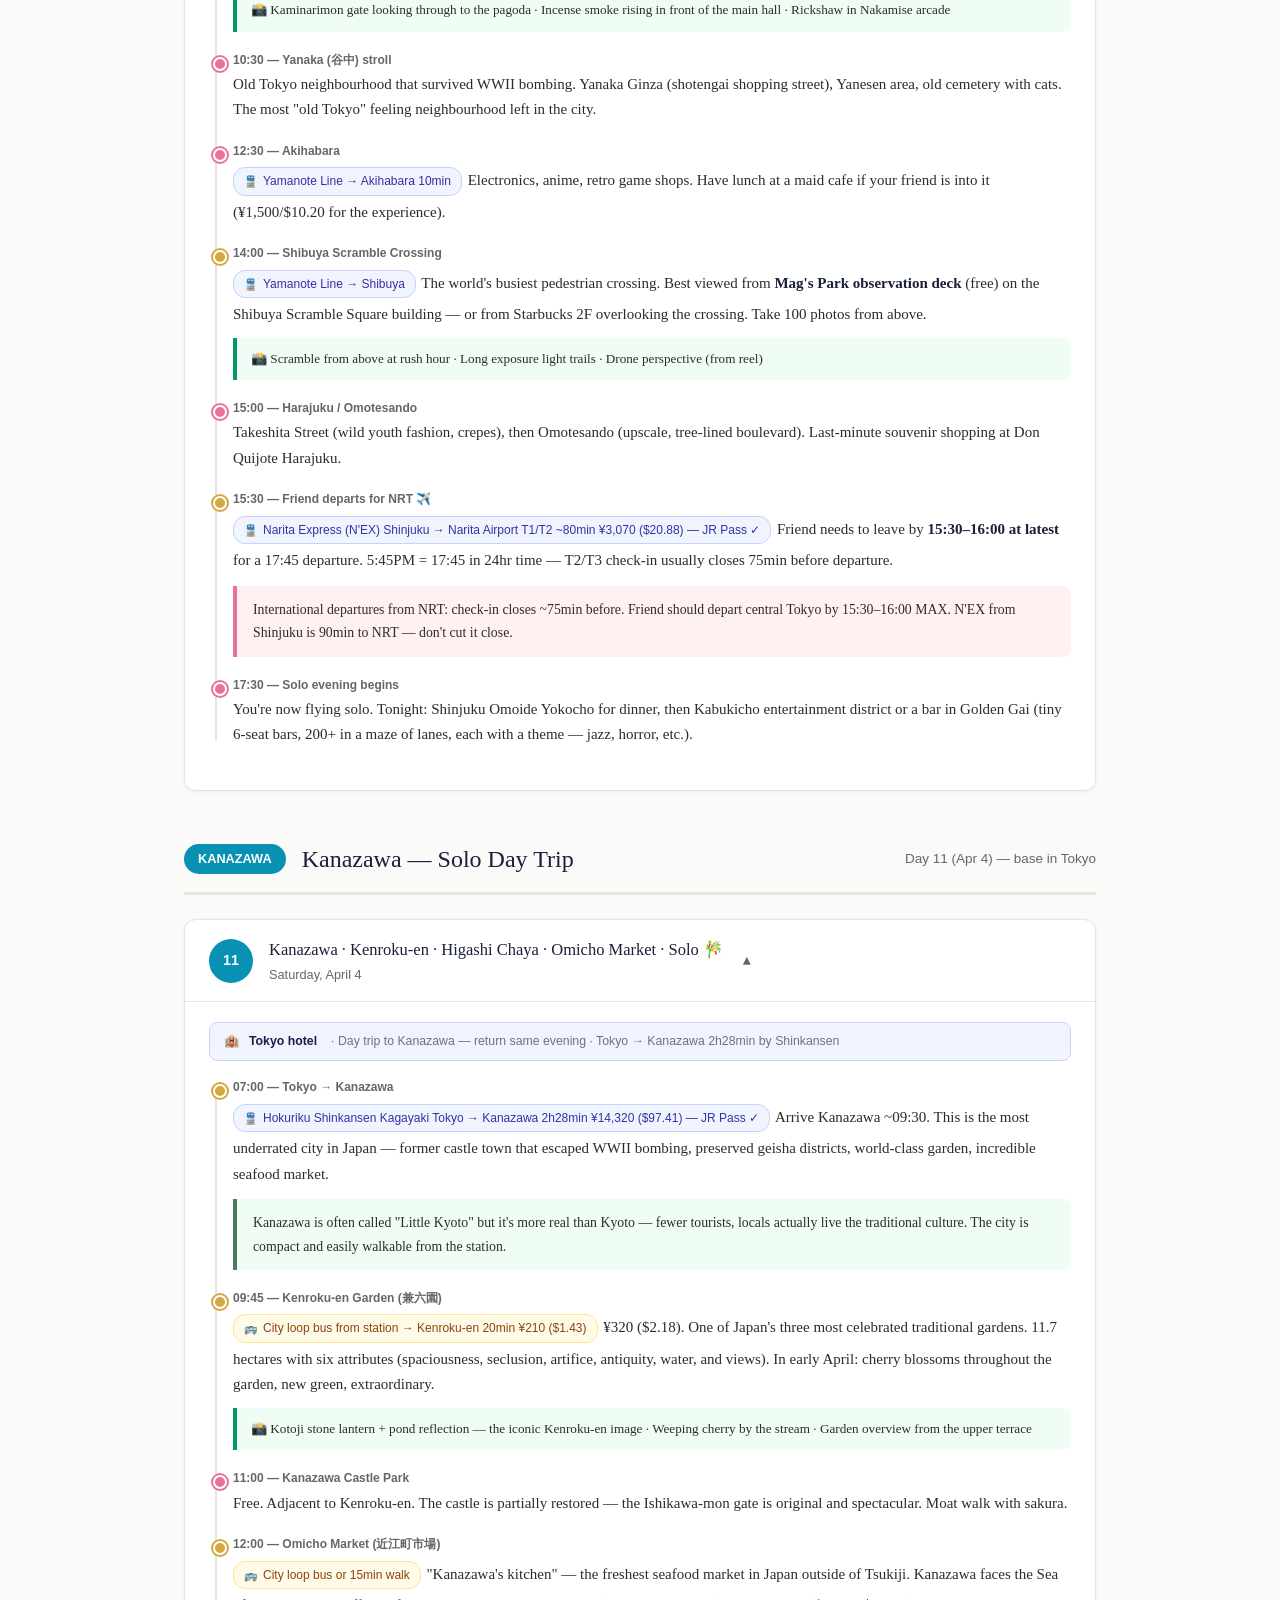
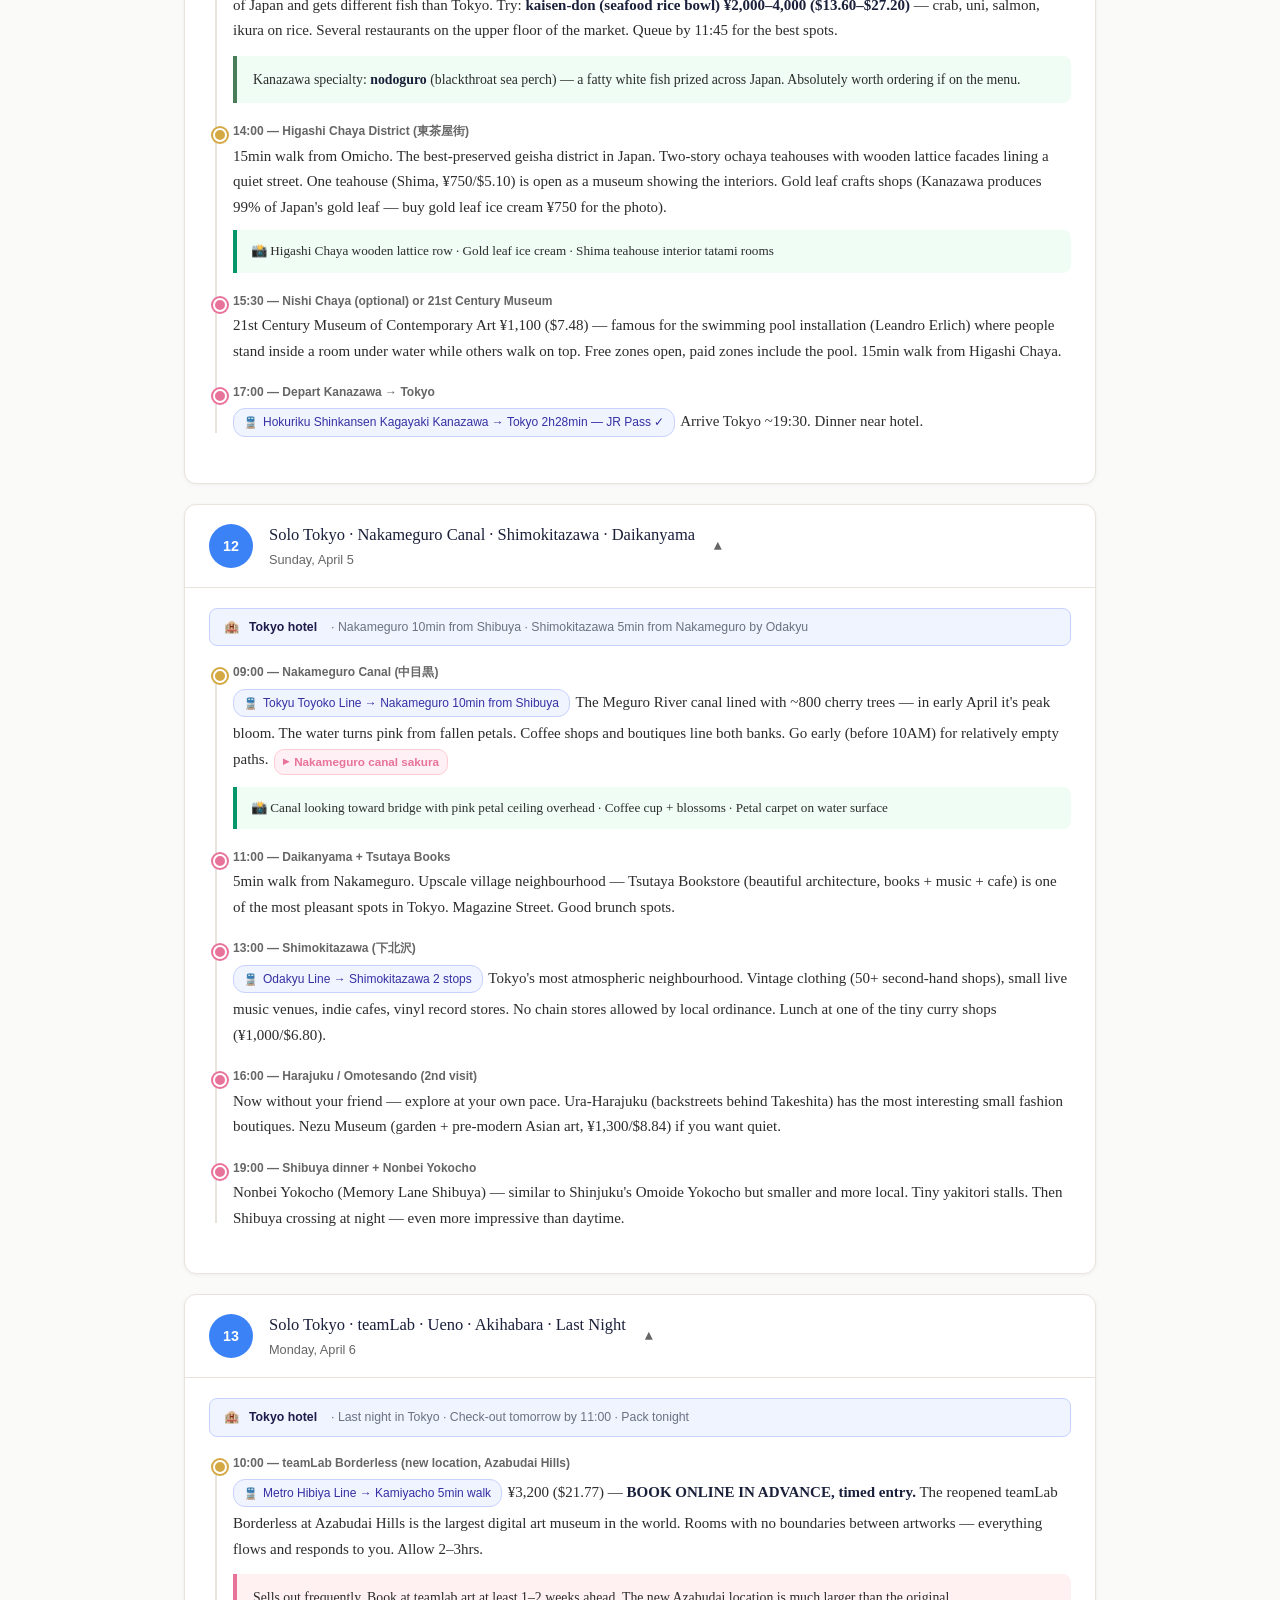
==== commit aa1aeefe: "Replace generic Kyoto hotel suggestion with R Star Hostel Kyoto" ====
--- a/itinerary/kansai-tokyo-2026.html
+++ b/itinerary/kansai-tokyo-2026.html
@@ -339,9 +339,8 @@
           Arrive Kyoto ~13:15.
         </li>
         <li>
-          <div class="time">13:30 — Check in Kyoto hotel</div>
-          Recommended areas: <strong>Kawaramachi/Gion</strong> (central, easy access everywhere) or <strong>Kyoto Station area</strong> (JR convenience). Pick up main luggage forwarded from KIX yesterday.
-          <div class="callout tip">Good mid-range Kyoto bases: <strong>Mitsui Garden Hotel Kyoto Sanjo</strong> (¥12,000–18,000), <strong>The Thousand Kyoto</strong> near station (¥20,000+), <strong>Piece Hostel Sanjo</strong> (budget, ¥5,000/night). Book the Higashiyama/Gion area if you can — you'll be walking those streets every evening.</div>
+          <div class="time">13:30 — Check in R Star Hostel Kyoto</div>
+          Pick up main luggage forwarded from KIX yesterday via Yamato takkyubin.
         </li>
         <li class="alert">
           <div class="time">15:30 — Higashiyama Walking Route</div>
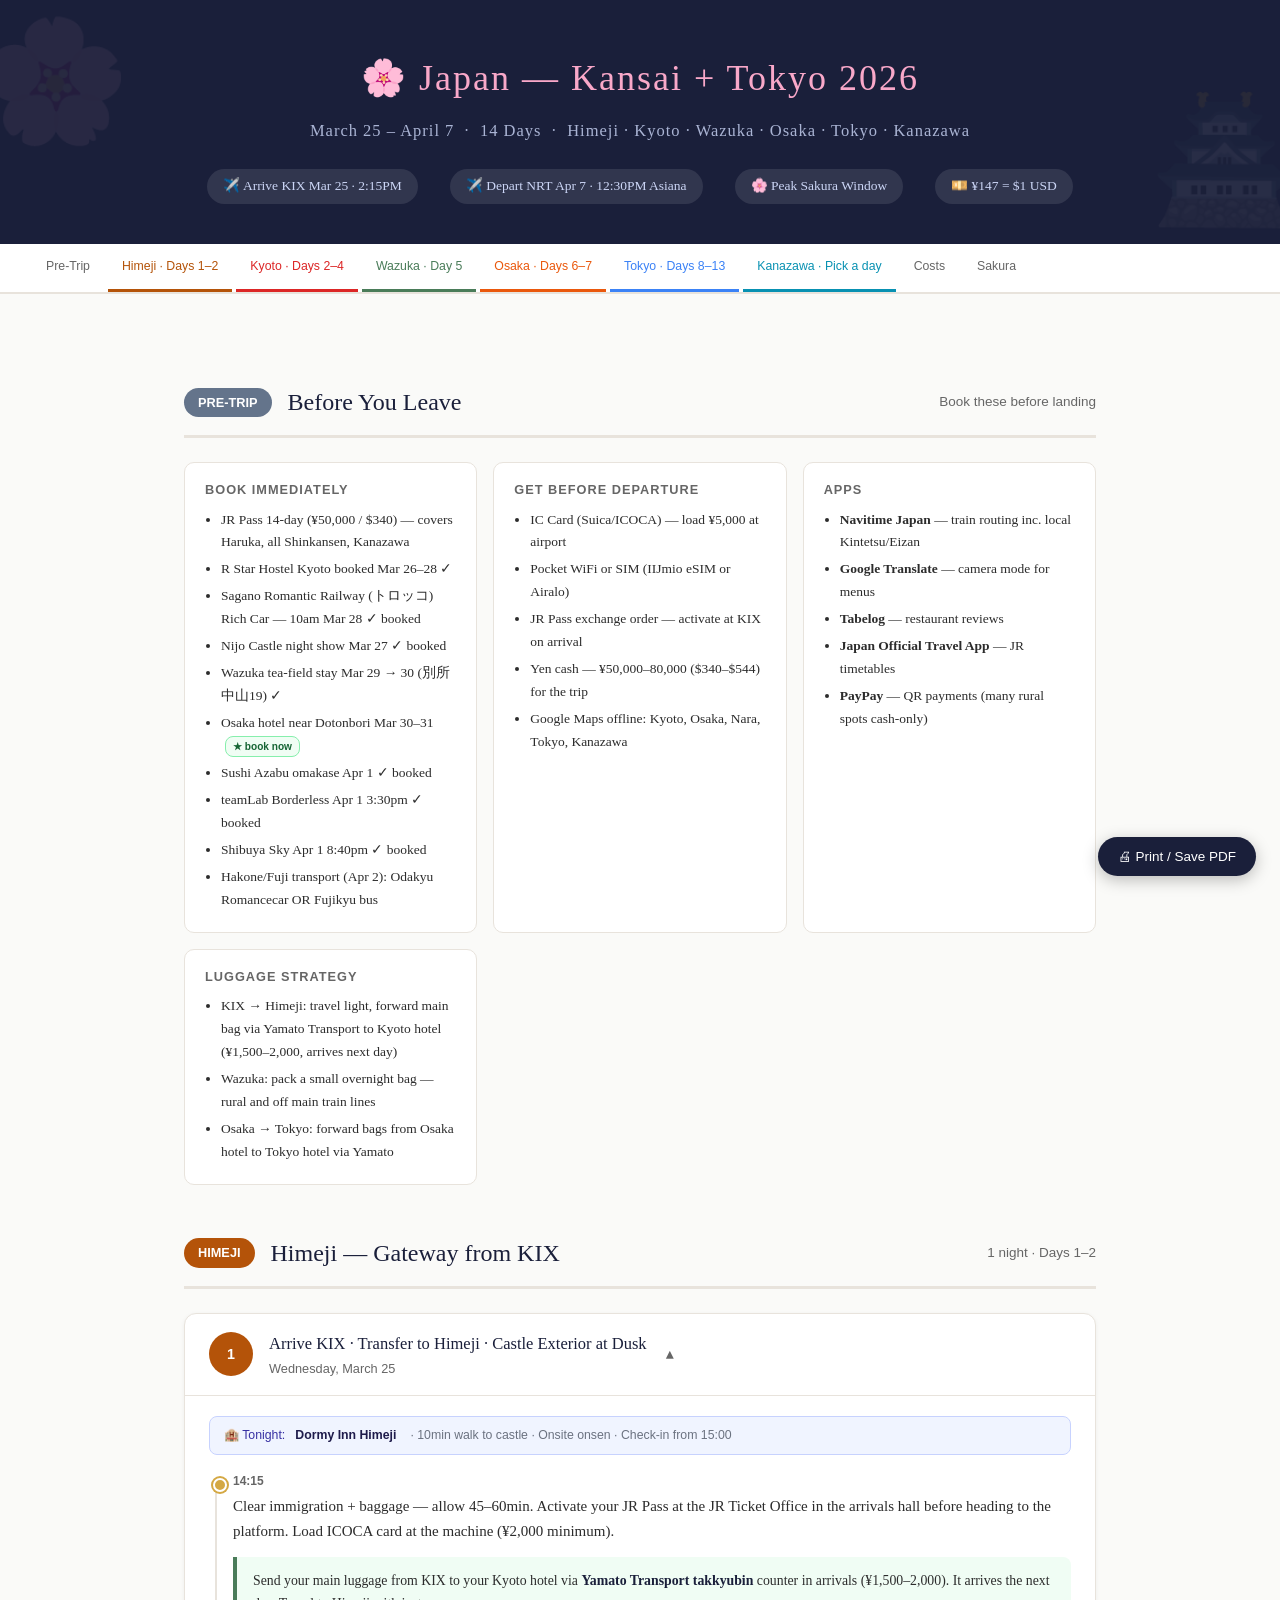
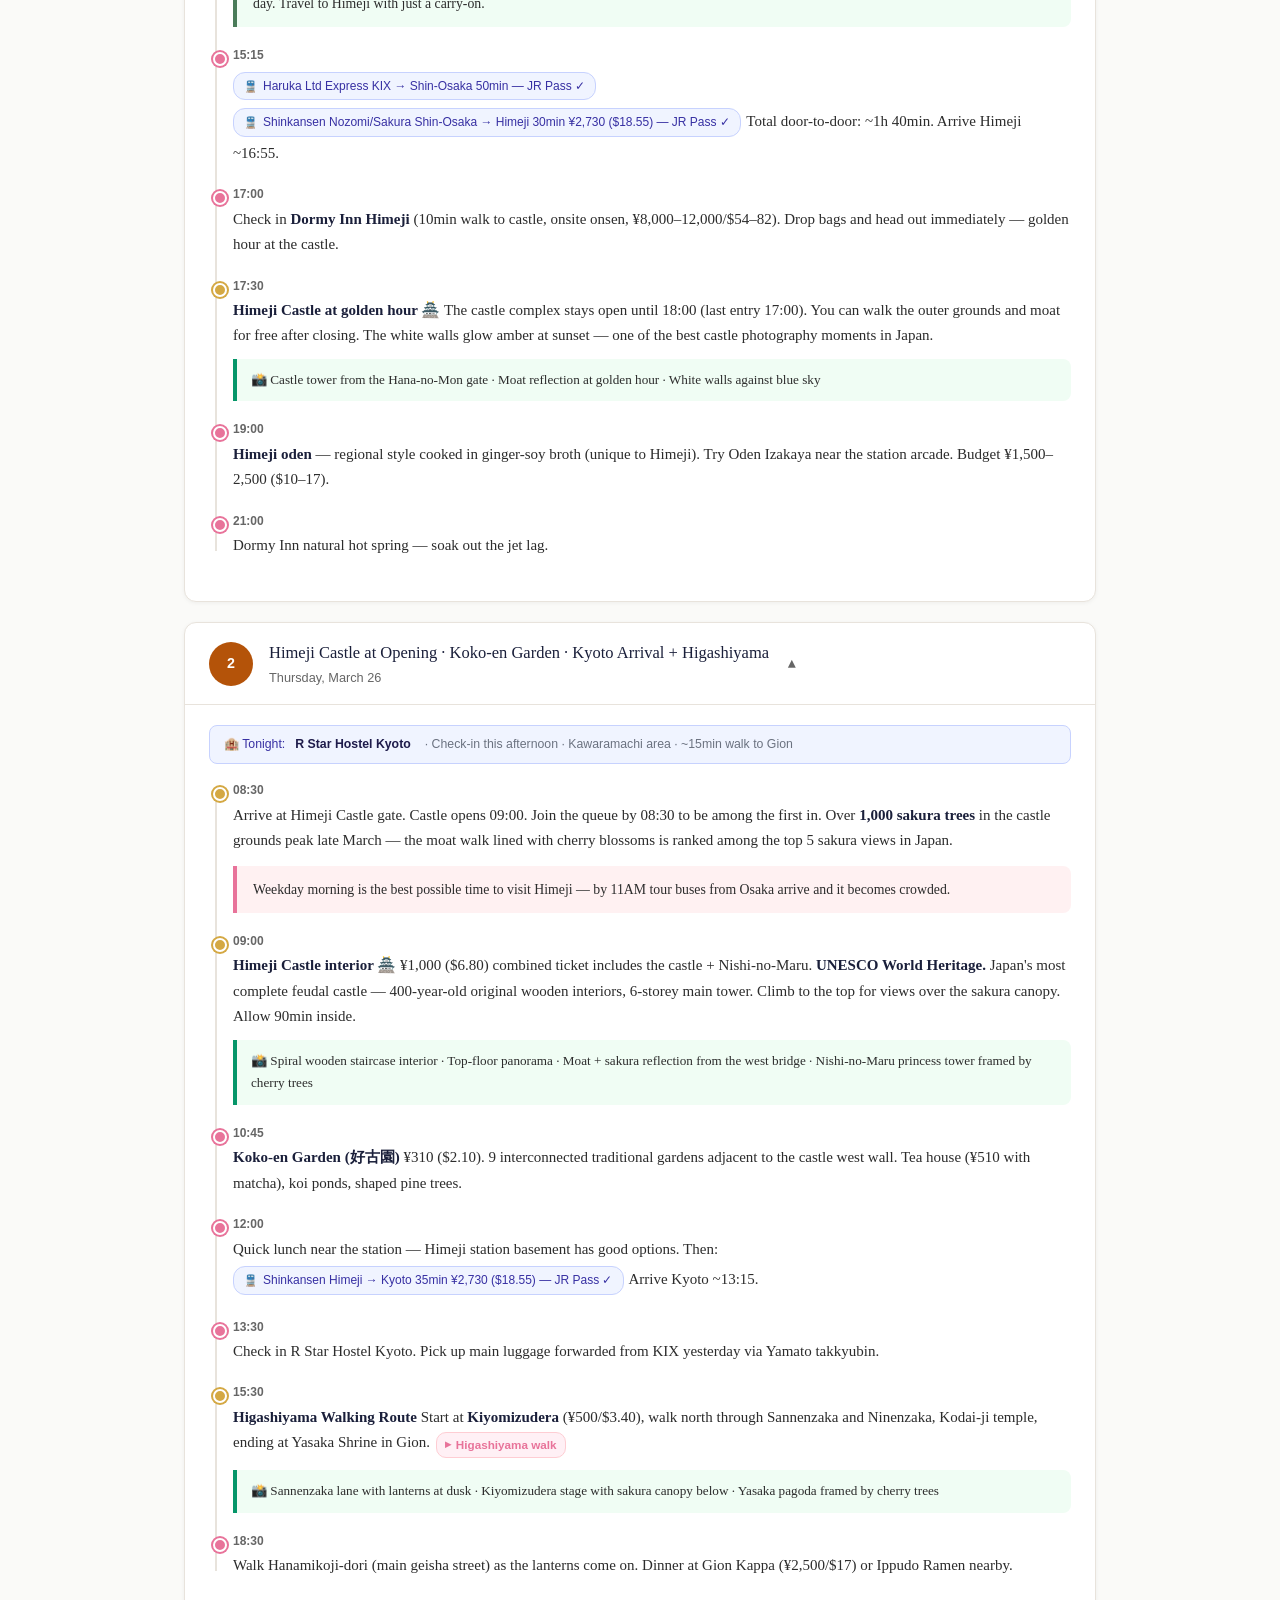
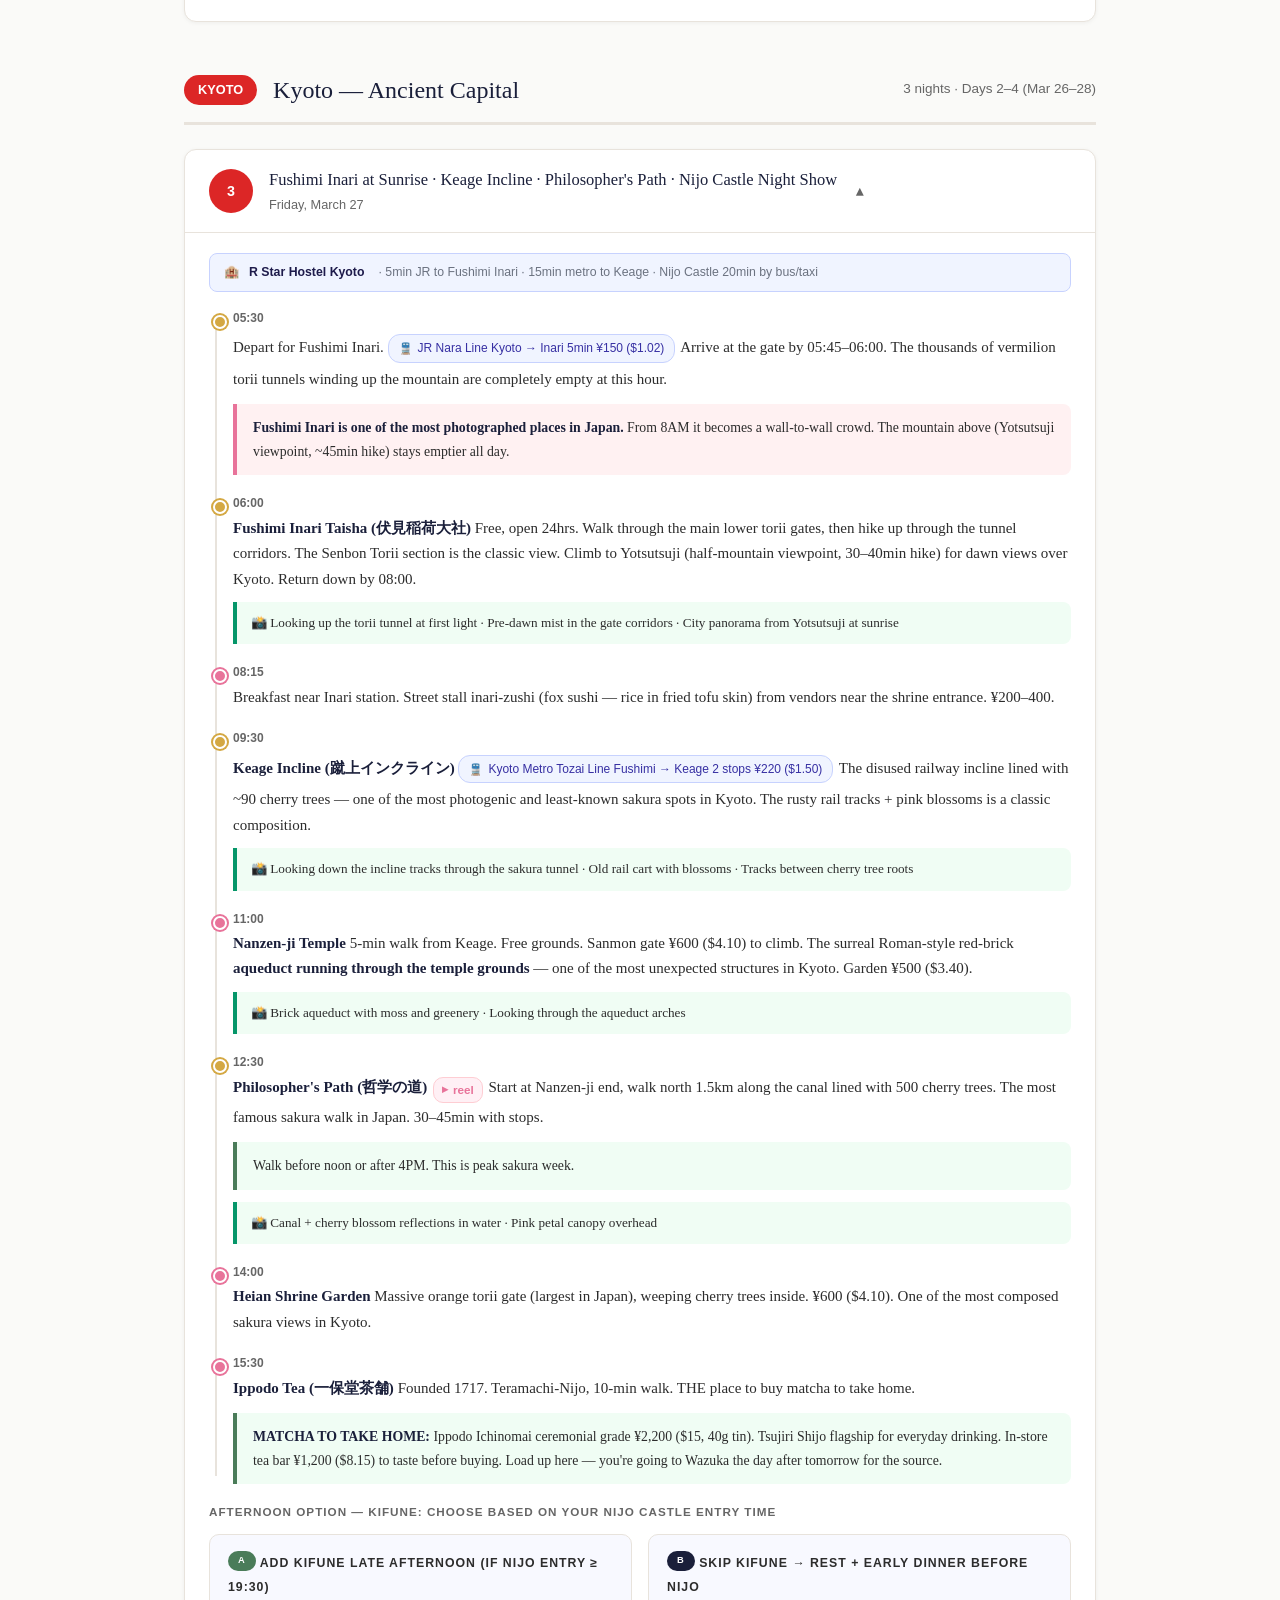
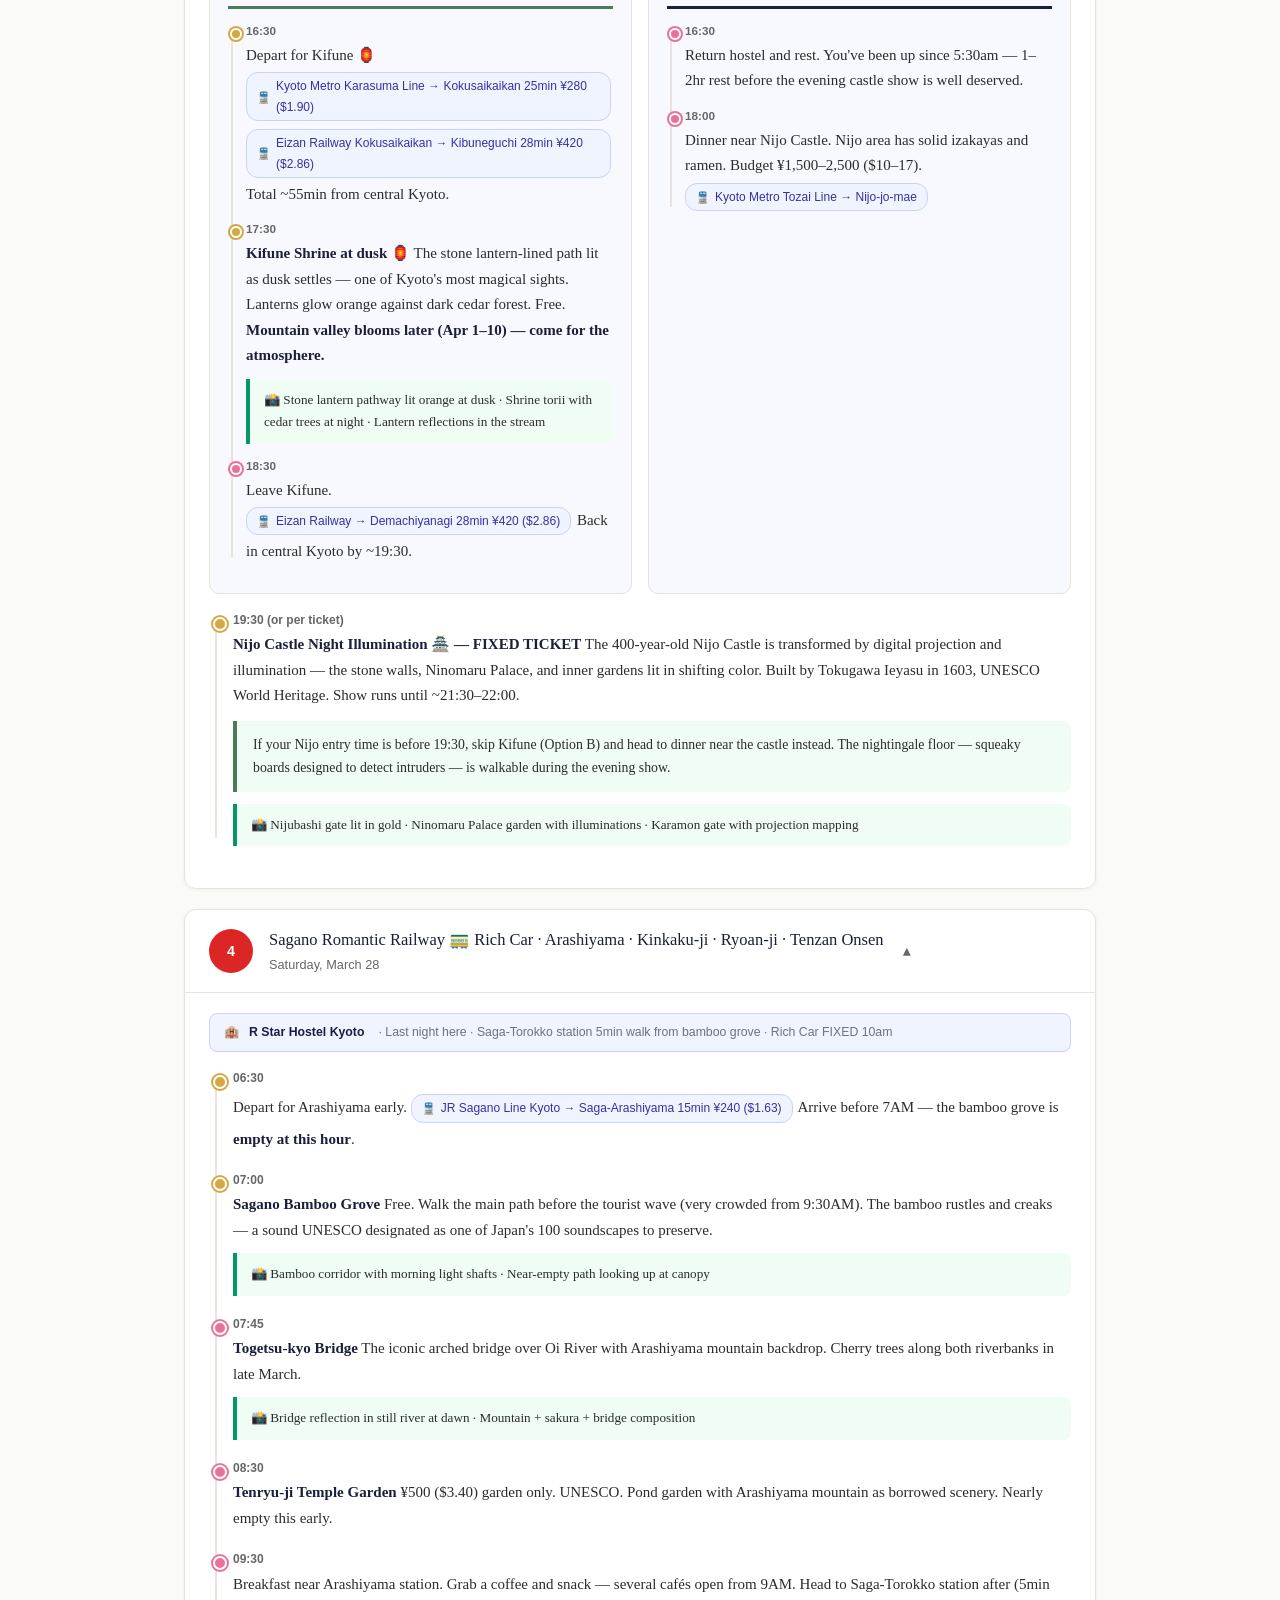
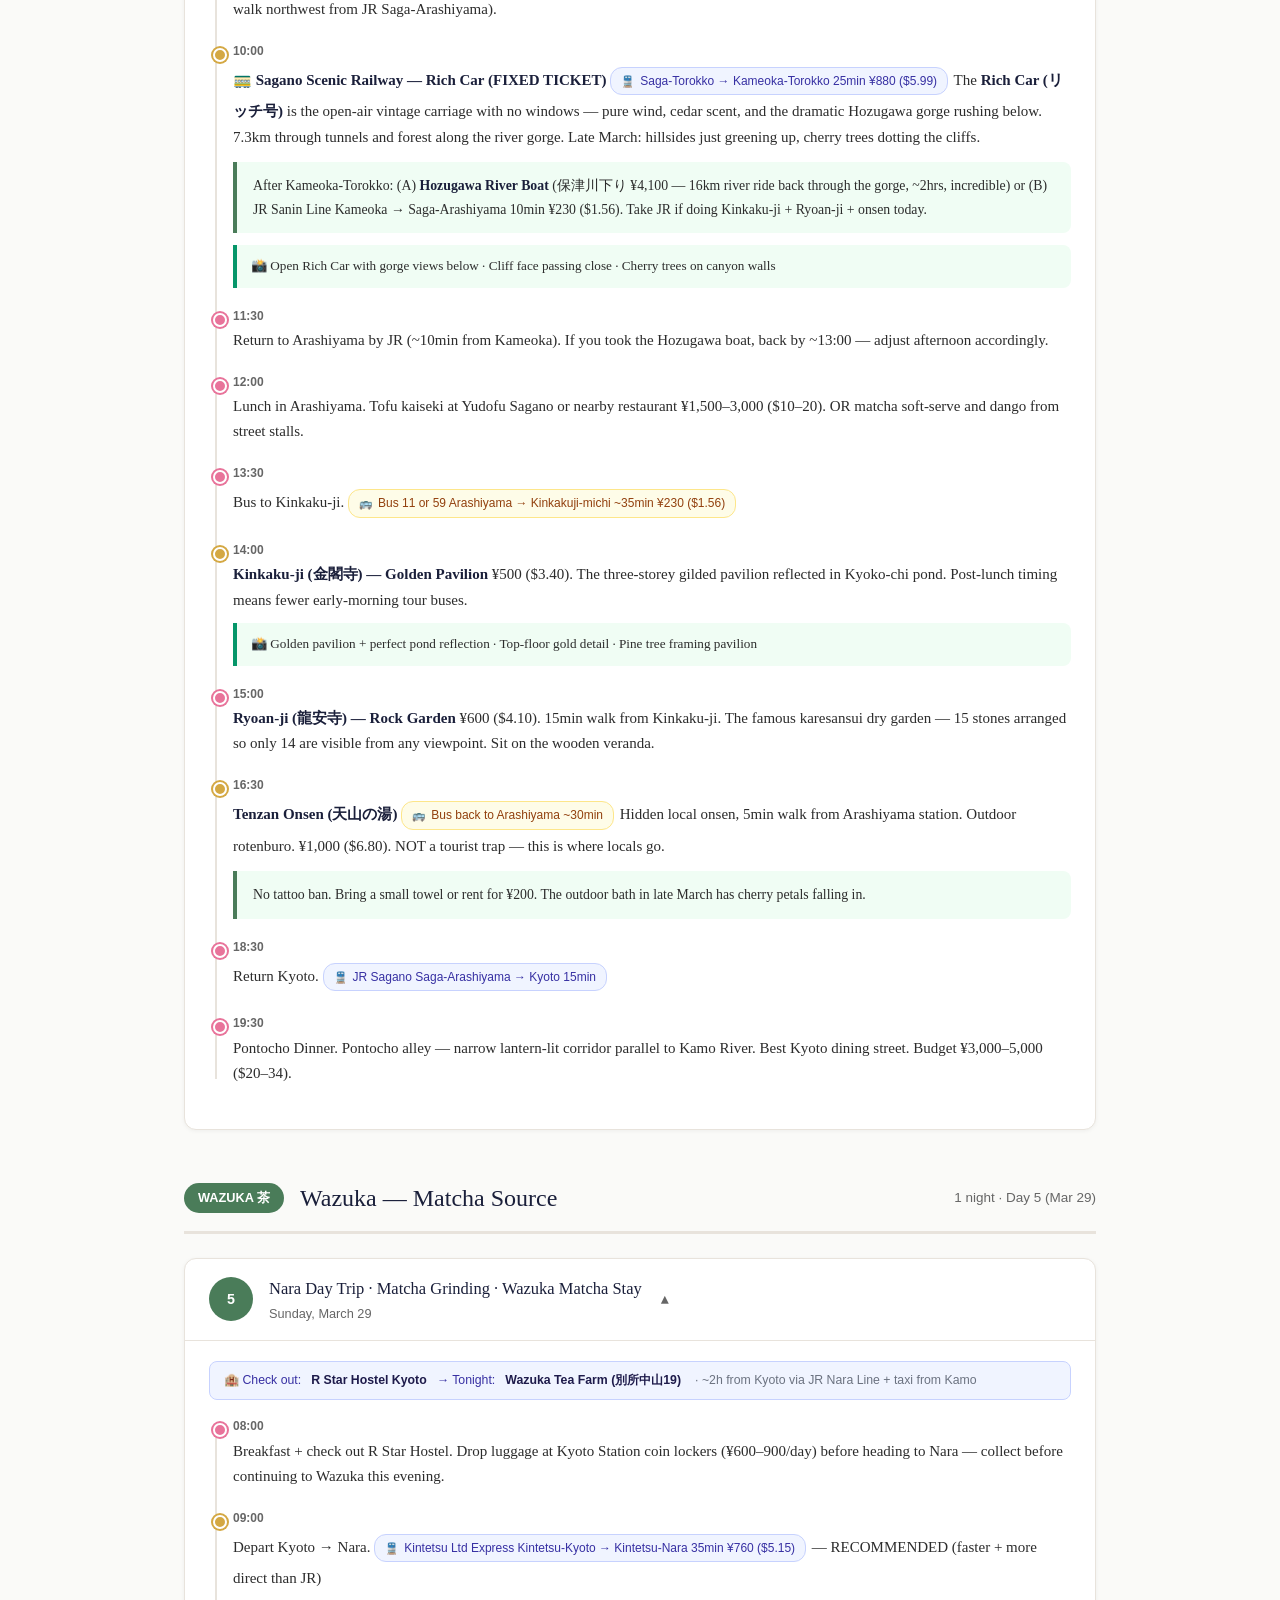
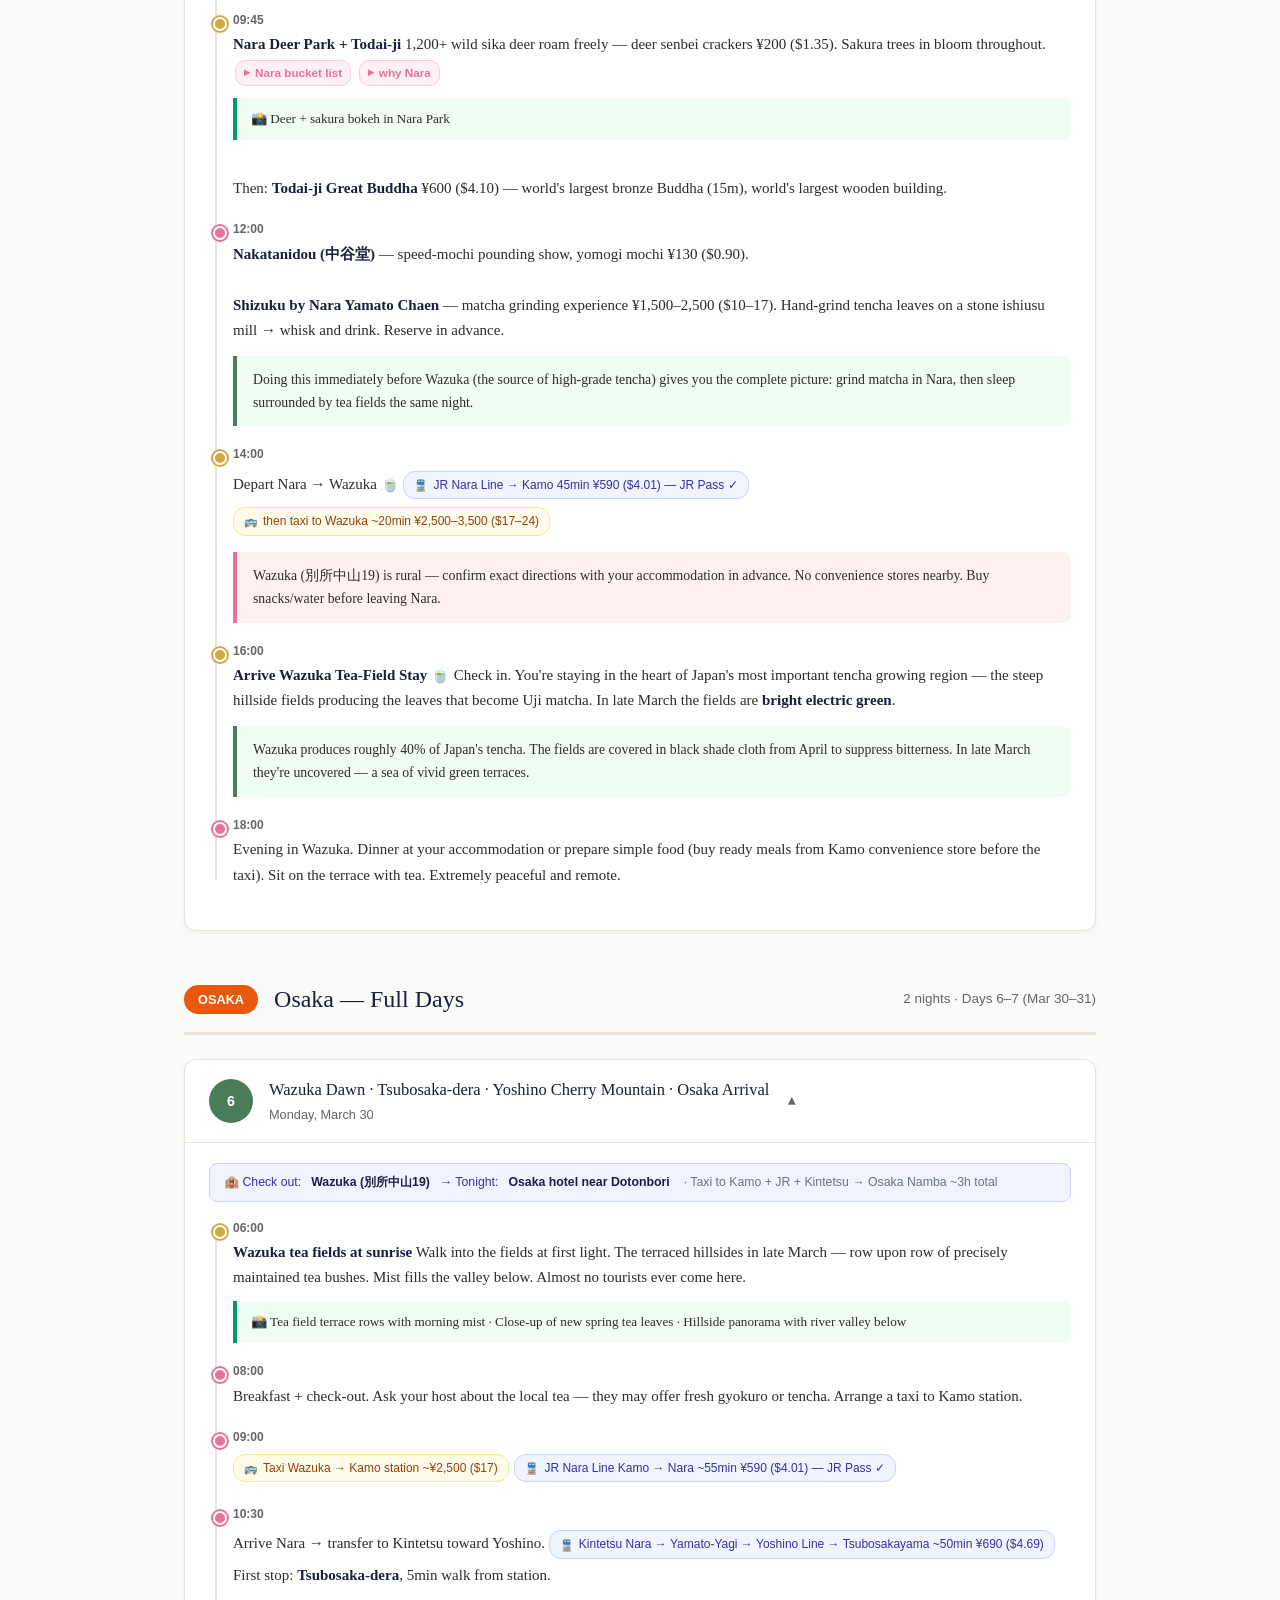
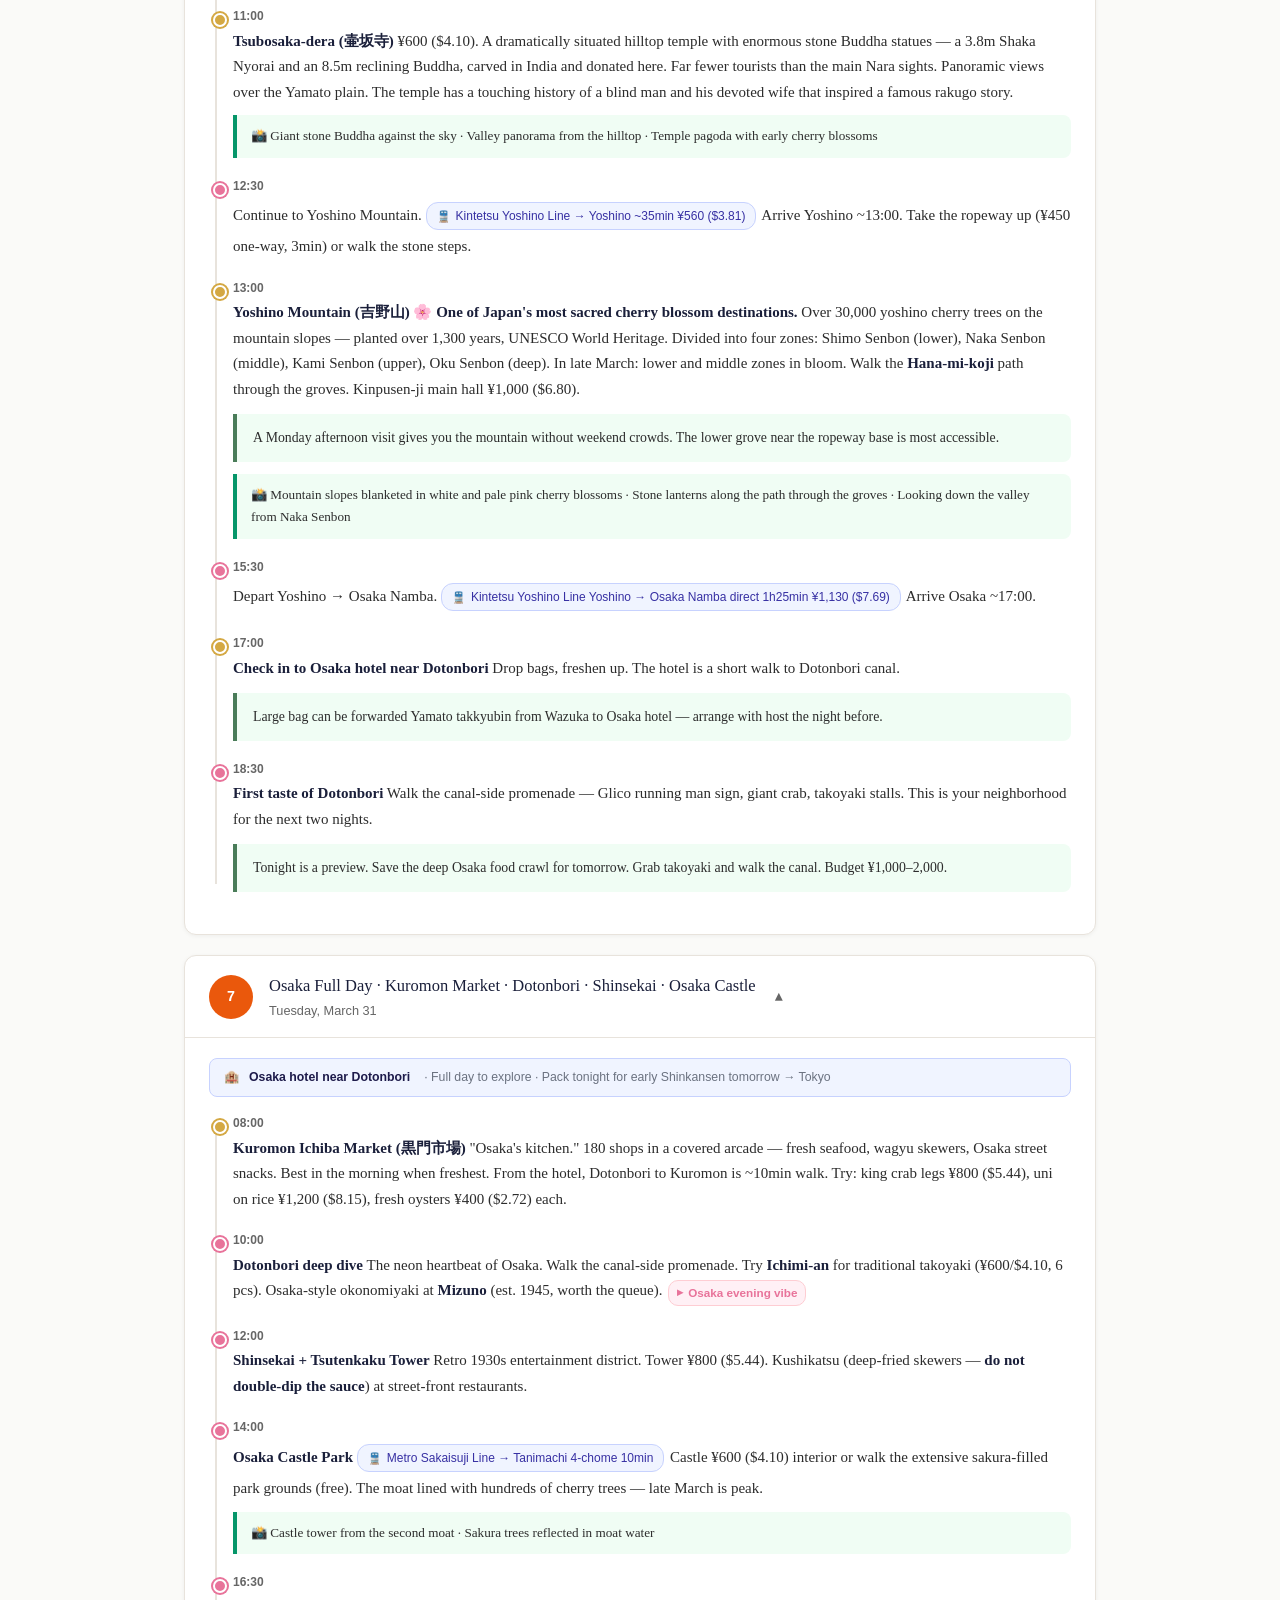
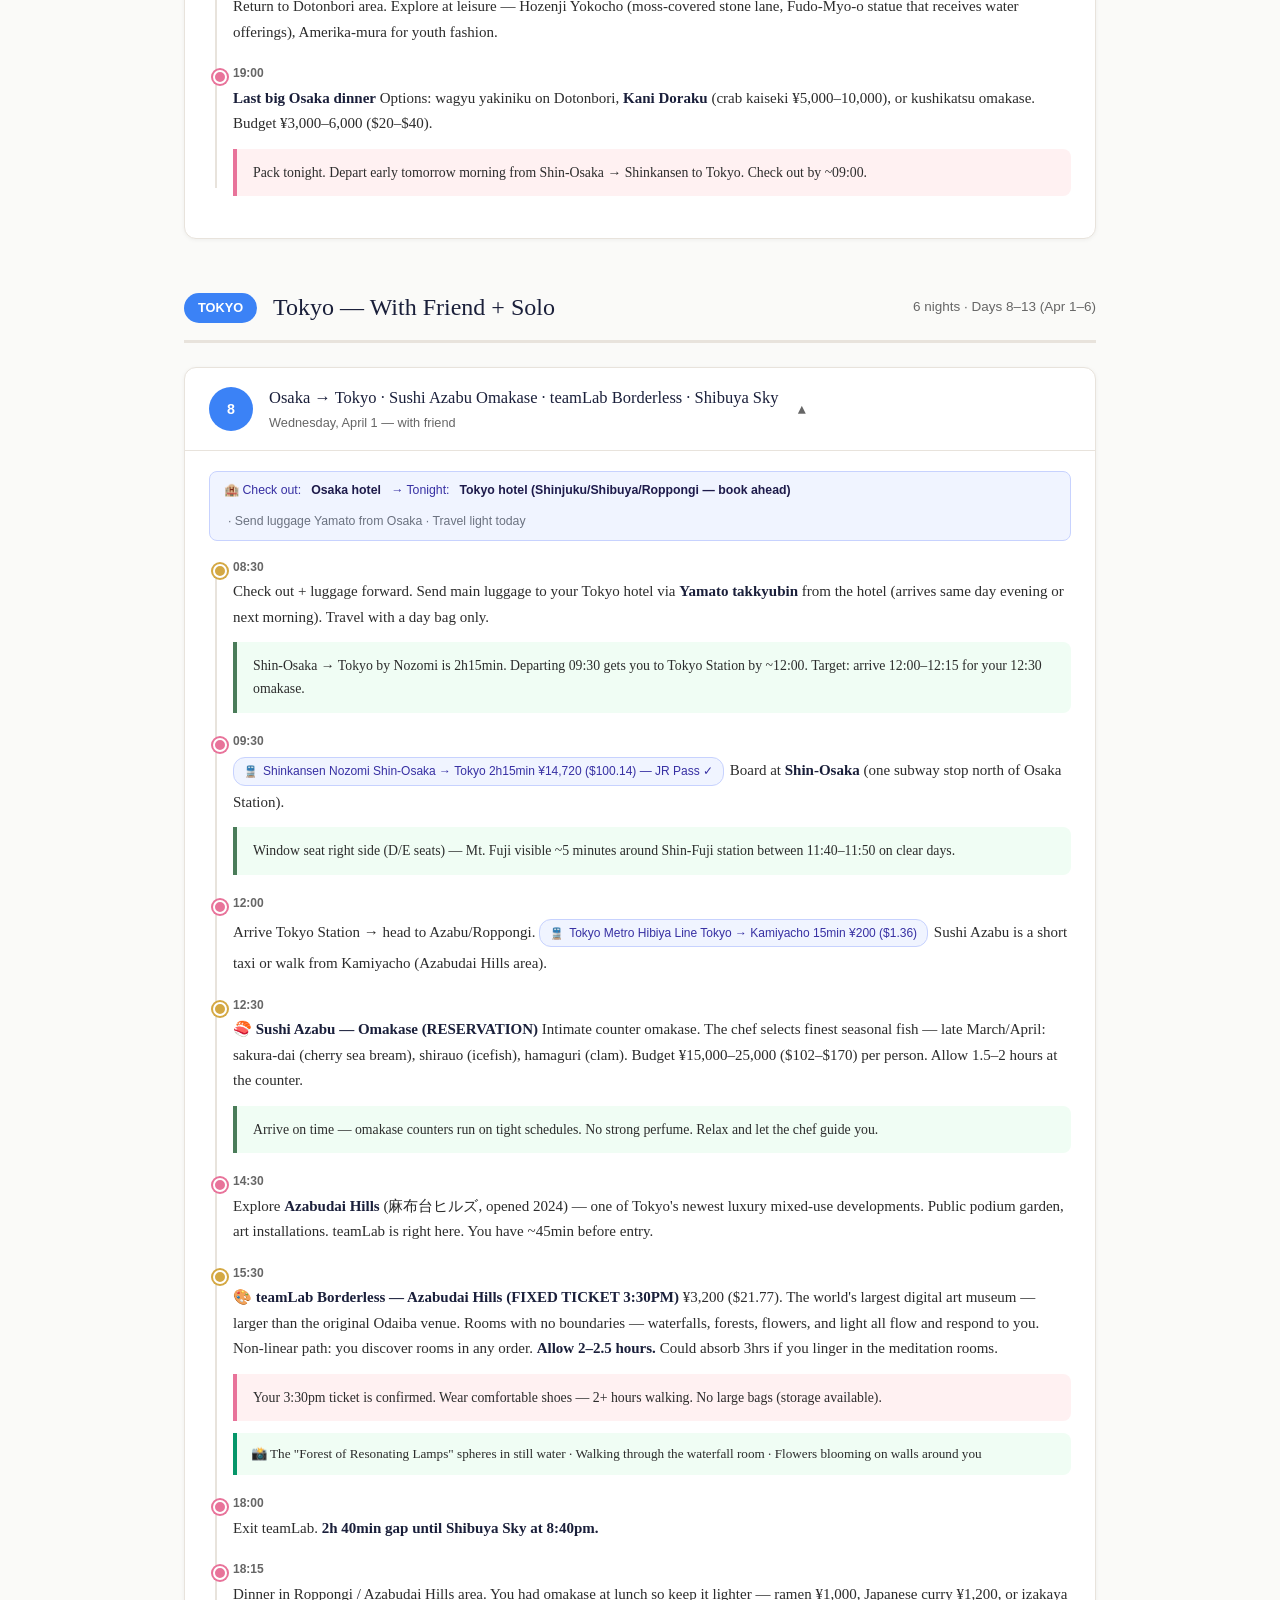
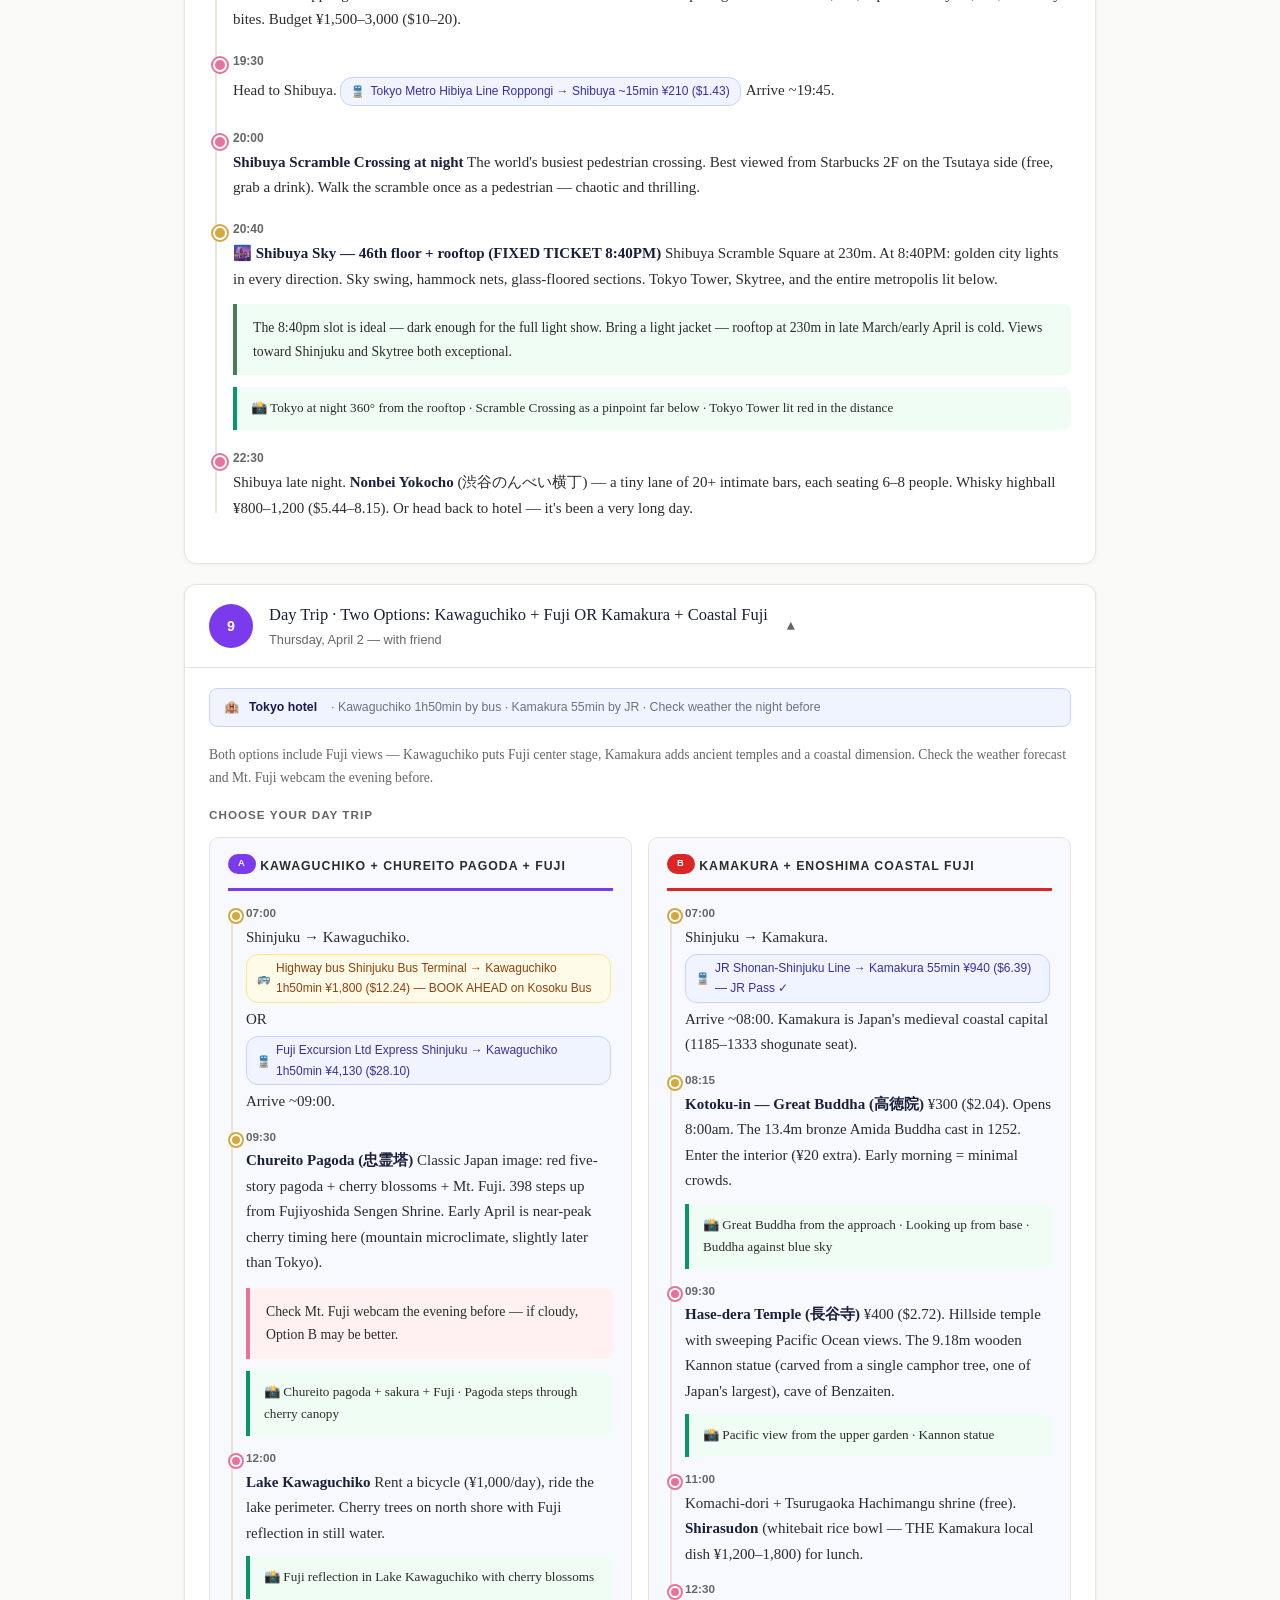
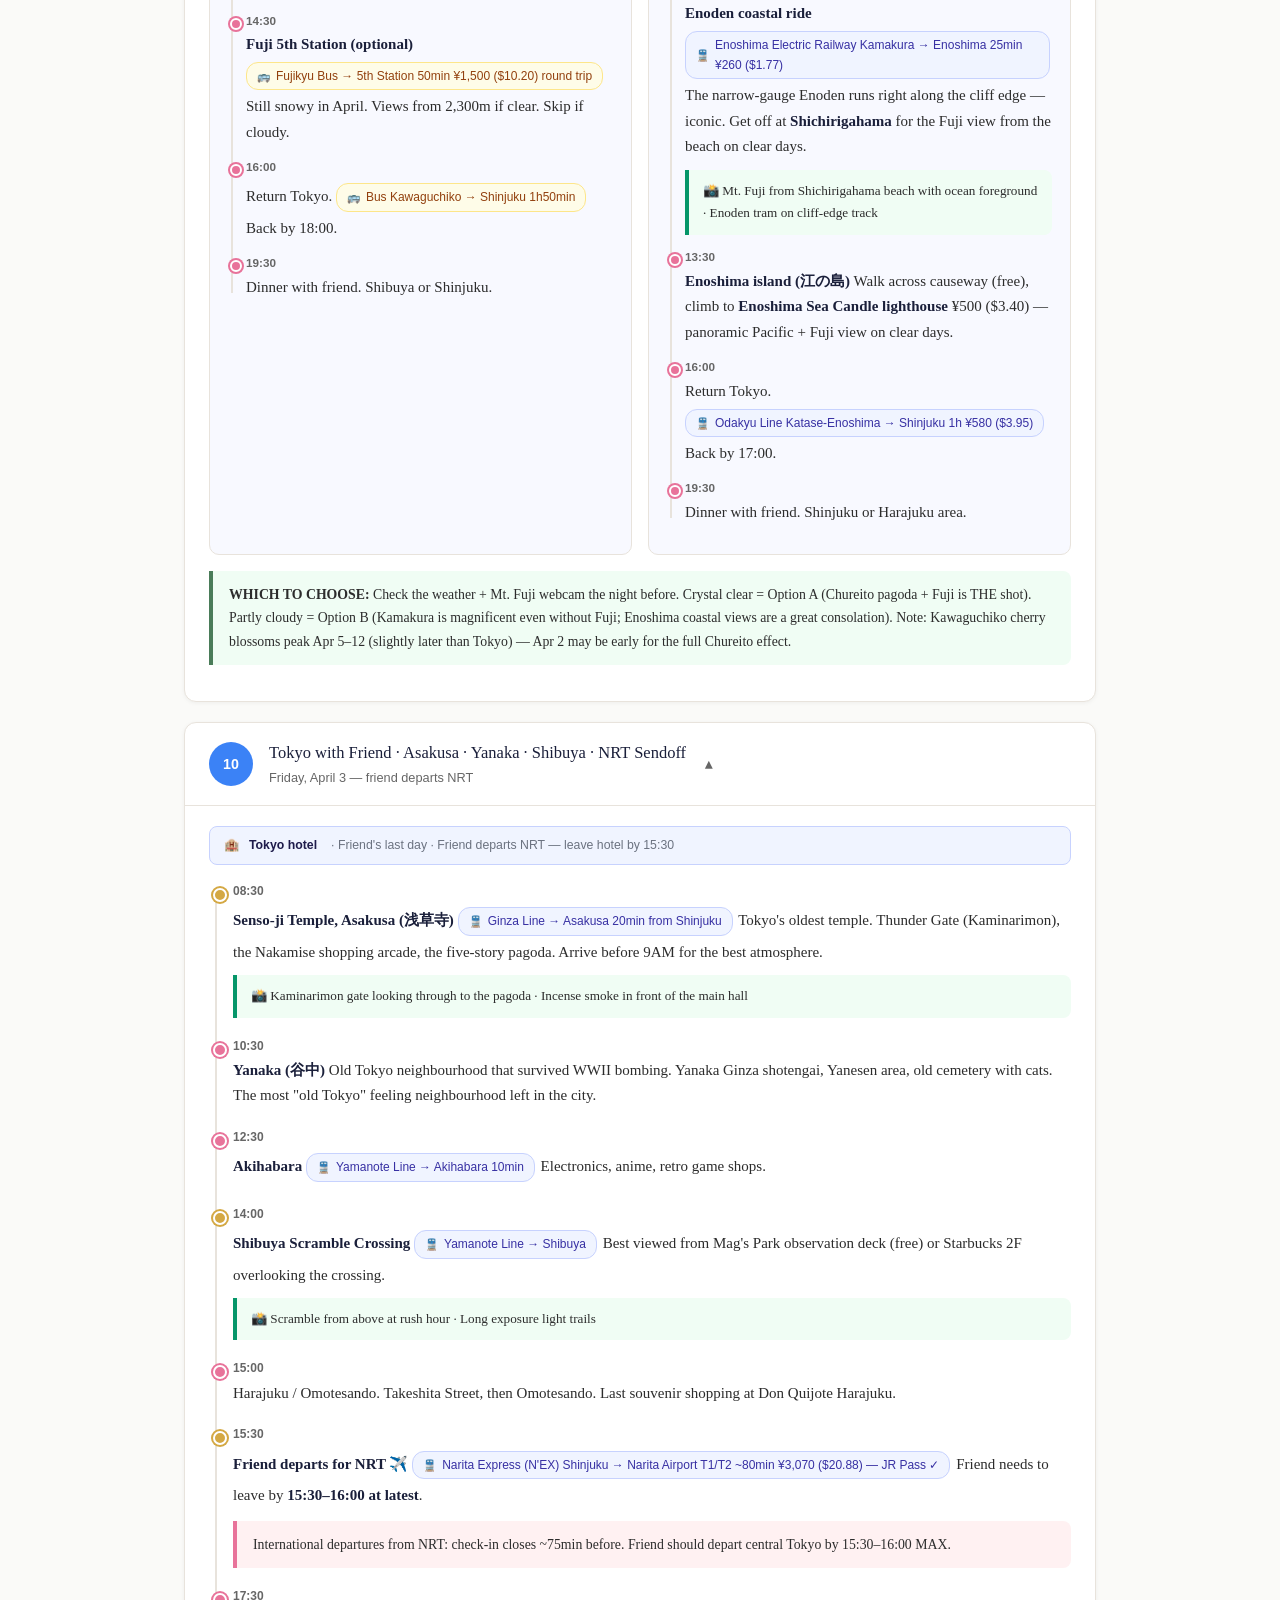
==== commit 68de8935: "Modularize itinerary + major Mar 28–Apr 7 updates - Split monolith into data.js (content) + style.cs" ====
--- a/itinerary/kansai-tokyo-2026.html
+++ b/itinerary/kansai-tokyo-2026.html
@@ -4,186 +4,16 @@
 <meta charset="UTF-8">
 <meta name="viewport" content="width=device-width, initial-scale=1.0">
 <title>Japan — Kansai + Tokyo · Mar 25 – Apr 7 2026</title>
-<style>
-  :root {
-    --sakura: #f9a8c9;
-    --sakura-dark: #e8739a;
-    --navy: #1a1f3a;
-    --navy-light: #252d52;
-    --gold: #d4a843;
-    --green: #4a7c59;
-    --text: #2c2c2c;
-    --text-light: #666;
-    --bg: #fafaf8;
-    --card: #ffffff;
-    --border: #e8e3dc;
-    --himeji: #b45309;
-    --kyoto: #dc2626;
-    --osaka: #ea580c;
-    --tokyo: #3b82f6;
-    --fuji: #7c3aed;
-    --wazuka: #4a7c59;
-    --kanazawa: #0891b2;
-  }
-  * { box-sizing: border-box; margin: 0; padding: 0; }
-  body { font-family: 'Georgia', serif; background: var(--bg); color: var(--text); line-height: 1.7; font-size: 15px; }
-
-  header {
-    background: var(--navy);
-    color: white;
-    padding: 48px 32px 40px;
-    text-align: center;
-    position: relative;
-    overflow: hidden;
-  }
-  header::before { content: '🌸'; position: absolute; font-size: 120px; opacity: 0.06; top: -20px; left: -20px; }
-  header::after  { content: '🏯'; position: absolute; font-size: 120px; opacity: 0.06; bottom: -20px; right: -20px; }
-  header h1 { font-size: 2.4em; font-weight: normal; letter-spacing: 2px; color: var(--sakura); }
-  header .subtitle { color: #aab4d4; font-size: 1.1em; margin-top: 8px; letter-spacing: 1px; }
-  header .meta { display: flex; justify-content: center; gap: 32px; margin-top: 24px; flex-wrap: wrap; }
-  header .meta span { background: rgba(255,255,255,0.1); padding: 6px 16px; border-radius: 20px; font-size: 0.9em; color: #ccd6f6; }
-
-  nav {
-    background: white;
-    border-bottom: 2px solid var(--border);
-    padding: 0 32px;
-    position: sticky; top: 0; z-index: 100;
-    display: flex; gap: 4px;
-    overflow-x: auto; scrollbar-width: none;
-  }
-  nav::-webkit-scrollbar { display: none; }
-  nav a {
-    display: inline-block; padding: 12px 14px;
-    text-decoration: none; color: var(--text-light);
-    font-size: 0.82em; white-space: nowrap;
-    border-bottom: 3px solid transparent;
-    font-family: sans-serif; transition: all 0.2s;
-  }
-  nav a:hover { color: var(--navy); border-bottom-color: var(--sakura-dark); }
-  nav a.himeji { border-bottom-color: var(--himeji); color: var(--himeji); }
-  nav a.kyoto  { border-bottom-color: var(--kyoto); color: var(--kyoto); }
-  nav a.osaka  { border-bottom-color: var(--osaka); color: var(--osaka); }
-  nav a.tokyo  { border-bottom-color: var(--tokyo); color: var(--tokyo); }
-  nav a.fuji   { border-bottom-color: var(--fuji); color: var(--fuji); }
-  nav a.wazuka { border-bottom-color: var(--wazuka); color: var(--wazuka); }
-  nav a.kanazawa { border-bottom-color: var(--kanazawa); color: var(--kanazawa); }
-
-  main { max-width: 960px; margin: 0 auto; padding: 40px 24px 80px; }
-
-  .region-header {
-    display: flex; align-items: center; gap: 16px;
-    margin: 48px 0 24px;
-    padding-bottom: 12px;
-    border-bottom: 3px solid var(--border);
-  }
-  .region-header .badge { padding: 4px 14px; border-radius: 20px; color: white; font-size: 0.85em; font-family: sans-serif; font-weight: 600; white-space: nowrap; }
-  .region-header h2 { font-size: 1.6em; font-weight: normal; color: var(--navy); }
-  .region-header .nights { color: var(--text-light); font-family: sans-serif; font-size: 0.9em; margin-left: auto; }
-
-  .day { background: var(--card); border: 1px solid var(--border); border-radius: 12px; margin-bottom: 20px; overflow: hidden; box-shadow: 0 1px 4px rgba(0,0,0,0.05); }
-  .day-header { display: flex; align-items: center; gap: 16px; padding: 16px 24px; border-bottom: 1px solid var(--border); cursor: pointer; user-select: none; }
-  .day-number { width: 44px; height: 44px; border-radius: 50%; display: flex; align-items: center; justify-content: center; color: white; font-family: sans-serif; font-weight: 700; font-size: 0.95em; flex-shrink: 0; }
-  .day-header h3 { font-size: 1.1em; font-weight: normal; color: var(--navy); flex: 1; }
-  .day-header .date { font-family: sans-serif; font-size: 0.85em; color: var(--text-light); }
-  .day-header .chevron { color: var(--text-light); font-size: 0.9em; transition: transform 0.2s; }
-  .day.open .chevron { transform: rotate(180deg); }
-  .day-body { padding: 20px 24px 24px; display: none; }
-  .day.open .day-body { display: block; }
-
-  .timeline { list-style: none; position: relative; padding-left: 24px; }
-  .timeline::before { content: ''; position: absolute; left: 6px; top: 8px; bottom: 8px; width: 2px; background: var(--border); }
-  .timeline li { position: relative; margin-bottom: 18px; }
-  .timeline li::before { content: ''; position: absolute; left: -20px; top: 7px; width: 10px; height: 10px; border-radius: 50%; background: var(--sakura-dark); border: 2px solid white; box-shadow: 0 0 0 2px var(--sakura-dark); }
-  .timeline li.alert::before { background: var(--gold); box-shadow: 0 0 0 2px var(--gold); }
-  .time { font-family: sans-serif; font-size: 0.8em; color: var(--text-light); font-weight: 600; margin-bottom: 2px; }
-  .timeline li strong { color: var(--navy); }
-
-  .train { display: inline-flex; align-items: center; gap: 6px; background: #f0f4ff; border: 1px solid #c7d2fe; color: #3730a3; padding: 3px 10px; border-radius: 12px; font-family: sans-serif; font-size: 0.8em; font-weight: 500; margin: 4px 2px 4px 0; }
-  .train::before { content: '🚆'; font-size: 0.9em; }
-  .bus { display: inline-flex; align-items: center; gap: 6px; background: #fefce8; border: 1px solid #fde68a; color: #92400e; padding: 3px 10px; border-radius: 12px; font-family: sans-serif; font-size: 0.8em; font-weight: 500; margin: 4px 2px 4px 0; }
-  .bus::before { content: '🚌'; font-size: 0.9em; }
-
-  a.reel { display: inline-flex; align-items: center; gap: 5px; color: var(--sakura-dark); text-decoration: none; font-family: sans-serif; font-size: 0.78em; font-weight: 600; background: #fff0f5; border: 1px solid #fecdd3; padding: 2px 8px; border-radius: 10px; margin: 2px; white-space: nowrap; transition: background 0.15s; }
-  a.reel:hover { background: #ffe4eb; }
-  a.reel::before { content: '▶'; font-size: 0.7em; }
-
-  .callout { background: #fffbeb; border-left: 4px solid var(--gold); padding: 12px 16px; border-radius: 0 8px 8px 0; margin: 12px 0; font-size: 0.92em; }
-  .callout.warn { background: #fff1f2; border-color: var(--sakura-dark); }
-  .callout.tip  { background: #f0fdf4; border-color: var(--green); }
-
-  .photo-spot { background: #f0fdf4; border-left: 4px solid #059669; padding: 10px 14px; border-radius: 0 8px 8px 0; margin: 10px 0; font-size: 0.88em; }
-
-  .table-wrap { overflow-x: auto; margin: 16px 0; }
-  table { width: 100%; border-collapse: collapse; font-family: sans-serif; font-size: 0.85em; }
-  th { background: var(--navy); color: white; padding: 10px 12px; text-align: left; font-weight: 500; }
-  td { padding: 9px 12px; border-bottom: 1px solid var(--border); }
-  tr:hover td { background: #f8f9ff; }
-  td .yen { color: var(--text-light); }
-  td .usd { color: var(--green); font-weight: 600; }
-
-  .pretip-grid { display: grid; grid-template-columns: repeat(auto-fit, minmax(260px, 1fr)); gap: 16px; margin-top: 16px; }
-  .pretip-card { background: var(--card); border: 1px solid var(--border); border-radius: 10px; padding: 16px 20px; }
-  .pretip-card h4 { font-family: sans-serif; font-size: 0.85em; text-transform: uppercase; letter-spacing: 1px; color: var(--text-light); margin-bottom: 8px; }
-  .pretip-card ul { padding-left: 16px; font-size: 0.9em; }
-  .pretip-card li { margin-bottom: 4px; }
-  .my-tip { display: inline-block; background: #f0fdf4; border: 1px solid #86efac; color: #166534; font-family: sans-serif; font-size: 0.75em; padding: 1px 7px; border-radius: 8px; margin-left: 4px; font-weight: 600; vertical-align: middle; }
-  .my-tip::before { content: '★ '; }
-
-  .alt-label { font-family: sans-serif; font-size: 0.78em; font-weight: 700; text-transform: uppercase; letter-spacing: 1px; color: var(--text-light); margin-bottom: 12px; }
-  .alt-grid { display: grid; grid-template-columns: 1fr 1fr; gap: 16px; margin: 4px 0 16px; }
-  @media (max-width: 680px) { .alt-grid { grid-template-columns: 1fr; } }
-  .alt-col { background: #f8f9ff; border: 1px solid var(--border); border-radius: 10px; padding: 16px 18px; }
-  .alt-col-header { font-family: sans-serif; font-weight: 700; font-size: 0.82em; text-transform: uppercase; letter-spacing: 1px; margin-bottom: 12px; padding-bottom: 8px; border-bottom: 3px solid; }
-  .alt-col .timeline { padding-left: 18px; }
-  .alt-col .timeline::before { left: 3px; }
-  .alt-col .timeline li { margin-bottom: 12px; }
-  .alt-col .timeline li::before { left: -16px; width: 8px; height: 8px; }
-  .alt-col .time { font-family: sans-serif; font-size: 0.78em; color: var(--text-light); font-weight: 600; margin-bottom: 2px; }
-  .alt-badge { display: inline-block; padding: 2px 10px; border-radius: 10px; color: white; font-size: 0.76em; font-family: sans-serif; font-weight: 600; vertical-align: middle; margin-bottom: 6px; }
-
-  /* ACCOMMODATION BANNER */
-  .accom-bar {
-    display: flex; align-items: center; gap: 10px;
-    background: #f0f4ff; border: 1px solid #c7d2fe;
-    border-radius: 8px; padding: 8px 14px; margin-bottom: 16px;
-    font-family: sans-serif; font-size: 0.82em; color: #3730a3;
-    flex-wrap: wrap;
-  }
-  .accom-bar strong { color: #1e1b4b; }
-  .accom-bar .accom-dist { color: #6b7280; margin-left: 4px; }
-
-  .ref-section { margin-top: 48px; }
-  .ref-section h2 { font-size: 1.3em; color: var(--navy); margin-bottom: 16px; padding-bottom: 8px; border-bottom: 2px solid var(--border); }
-
-  .print-btn { position: fixed; bottom: 24px; right: 24px; background: var(--navy); color: white; border: none; padding: 12px 20px; border-radius: 28px; font-family: sans-serif; font-size: 0.9em; cursor: pointer; box-shadow: 0 4px 16px rgba(0,0,0,0.25); z-index: 200; transition: background 0.2s; }
-  .print-btn:hover { background: var(--sakura-dark); }
-
-  .footer-legend { text-align: center; padding: 32px 24px 16px; font-family: sans-serif; font-size: 0.8em; color: var(--text-light); border-top: 1px solid var(--border); margin-top: 40px; }
-
-  @media print {
-    .print-btn, nav { display: none !important; }
-    .day-body { display: block !important; }
-    .day { box-shadow: none; page-break-inside: avoid; }
-    header { background: #1a1f3a !important; -webkit-print-color-adjust: exact; print-color-adjust: exact; }
-    body { font-size: 12px; }
-    main { padding: 0; }
-  }
-  @media (max-width: 600px) {
-    header h1 { font-size: 1.7em; }
-    .region-header h2 { font-size: 1.3em; }
-    .day-header { padding: 12px 16px; }
-    .day-body { padding: 14px 16px 18px; }
-  }
-</style>
+<link rel="stylesheet" href="style.css">
 </head>
 <body>
 
 <header>
   <h1>🌸 Japan — Kansai + Tokyo 2026</h1>
-  <div class="subtitle">March 25 – April 7 &nbsp;·&nbsp; 14 Days &nbsp;·&nbsp; Himeji · Kyoto · Osaka · Wazuka · Tokyo · Kanazawa</div>
+  <div class="subtitle">March 25 – April 7 &nbsp;·&nbsp; 14 Days &nbsp;·&nbsp; Himeji · Kyoto · Wazuka · Osaka · Tokyo · Kanazawa</div>
   <div class="meta">
     <span>✈️ Arrive KIX Mar 25 · 2:15PM</span>
-    <span>✈️ Depart Apr 7 · 12:30PM</span>
+    <span>✈️ Depart NRT Apr 7 · 12:30PM Asiana</span>
     <span>🌸 Peak Sakura Window</span>
     <span>💴 ¥147 = $1 USD</span>
   </div>
@@ -192,984 +22,16 @@
 <nav>
   <a href="#pretour">Pre-Trip</a>
   <a href="#himeji" class="himeji">Himeji · Days 1–2</a>
-  <a href="#kyoto" class="kyoto">Kyoto · Days 2–7</a>
-  <a href="#wazuka" class="wazuka">Wazuka · Days 5–6</a>
-  <a href="#osaka" class="osaka">Osaka · Day 7</a>
+  <a href="#kyoto" class="kyoto">Kyoto · Days 2–4</a>
+  <a href="#wazuka" class="wazuka">Wazuka · Day 5</a>
+  <a href="#osaka" class="osaka">Osaka · Days 6–7</a>
   <a href="#tokyo" class="tokyo">Tokyo · Days 8–13</a>
-  <a href="#kanazawa" class="kanazawa">Kanazawa · Day 11</a>
+  <a href="#kanazawa" class="kanazawa">Kanazawa · Pick a day</a>
   <a href="#trains">Costs</a>
   <a href="#sakura">Sakura</a>
 </nav>
 
-<main>
-
-<!-- PRE-TRIP -->
-<section id="pretour">
-  <div class="region-header">
-    <span class="badge" style="background:#64748b">PRE-TRIP</span>
-    <h2>Before You Leave</h2>
-    <span class="nights">Book these before landing</span>
-  </div>
-  <div class="pretip-grid">
-    <div class="pretip-card">
-      <h4>Book Immediately</h4>
-      <ul>
-        <li>JR Pass 14-day (¥50,000 / $340) — covers Haruka, all Shinkansen, Kanazawa</li>
-        <li>R Star Hostel Kyoto booked Mar 26–29 ✓</li>
-        <li>Wazuka tea-field stay Mar 29 → 30 (別所中山19) <span class="my-tip">book now</span></li>
-        <li>Matcha grinding: Shizuku by Nara Yamato Chaen (Mar 29)</li>
-        <li>Hakone/Fuji transport (Apr 2): Odakyu Romancecar OR Fujikyu bus</li>
-      </ul>
-    </div>
-    <div class="pretip-card">
-      <h4>Get Before Departure</h4>
-      <ul>
-        <li>IC Card (Suica/ICOCA) — load ¥5,000 at airport</li>
-        <li>Pocket WiFi or SIM (IIJmio eSIM or Airalo)</li>
-        <li>JR Pass exchange order — activate at KIX on arrival</li>
-        <li>Yen cash — ¥50,000–80,000 ($340–$544) for the trip</li>
-        <li>Google Maps offline: Kyoto, Osaka, Nara, Tokyo, Kanazawa</li>
-      </ul>
-    </div>
-    <div class="pretip-card">
-      <h4>Apps</h4>
-      <ul>
-        <li><strong>Navitime Japan</strong> — train routing inc. local Kintetsu/Eizan</li>
-        <li><strong>Google Translate</strong> — camera mode for menus</li>
-        <li><strong>Tabelog</strong> — restaurant reviews</li>
-        <li><strong>Japan Official Travel App</strong> — JR timetables</li>
-        <li><strong>PayPay</strong> — QR payments (many rural spots cash-only)</li>
-      </ul>
-    </div>
-    <div class="pretip-card">
-      <h4>Luggage Strategy</h4>
-      <ul>
-        <li>KIX → Himeji: travel light (1 carry-on), forward main bag by Yamato Transport from KIX to Kyoto hotel (¥1,500–2,000 / $10–14, arrives next day)</li>
-        <li>Wazuka: pack a small overnight bag — it's rural and off the main train lines</li>
-        <li>Before Tokyo departure: forward bags from Kyoto hotel to Tokyo hotel via Yamato</li>
-      </ul>
-    </div>
-  </div>
-</section>
-
-<!-- HIMEJI -->
-<section id="himeji">
-  <div class="region-header">
-    <span class="badge" style="background:var(--himeji)">HIMEJI</span>
-    <h2>Himeji — Gateway from KIX</h2>
-    <span class="nights">1 night · Days 1–2</span>
-  </div>
-
-  <!-- DAY 1 -->
-  <div class="day open" id="day1">
-    <div class="day-header" onclick="toggle(this)">
-      <div class="day-number" style="background:var(--himeji)">1</div>
-      <div>
-        <h3>Arrive KIX · Transfer to Himeji · Castle Exterior at Dusk</h3>
-        <div class="date">Wednesday, March 25</div>
-      </div>
-      <span class="chevron">▼</span>
-    </div>
-    <div class="day-body">
-      <div class="accom-bar">🏨 Tonight: <strong>Dormy Inn Himeji</strong> <span class="accom-dist">· 10min walk to castle · Onsite onsen · Check-in from 15:00</span></div>
-      <ul class="timeline">
-        <li class="alert">
-          <div class="time">14:15 — Land at Kansai International Airport (KIX)</div>
-          Clear immigration + baggage — allow 45–60min. Activate your JR Pass at the JR Ticket Office in the arrivals hall before heading to the platform. Load ICOCA card at the machine (¥2,000 minimum).
-          <div class="callout tip">Send your main luggage from KIX to your Kyoto hotel via <strong>Yamato Transport takkyubin</strong> counter in arrivals (¥1,500–2,000). It arrives the next day. Travel to Himeji with just a carry-on.</div>
-        </li>
-        <li>
-          <div class="time">15:15 — KIX → Shin-Osaka → Himeji</div>
-          <span class="train">Haruka Ltd Express KIX → Shin-Osaka 50min — JR Pass ✓</span>
-          <span class="train">Shinkansen Nozomi/Sakura Shin-Osaka → Himeji 30min ¥2,730 ($18.55) — JR Pass ✓</span>
-          Total door-to-door: ~1h 40min. Arrive Himeji ~16:55.
-        </li>
-        <li>
-          <div class="time">17:00 — Check in Himeji hotel</div>
-          Recommended: <strong>Dormy Inn Himeji</strong> (10min walk to castle, onsite onsen, ¥8,000–12,000/$54–82) or <strong>Hotel Monterey Himeji</strong> (same area). Drop bags and head out immediately — golden hour at the castle.
-        </li>
-        <li class="alert">
-          <div class="time">17:30 — Himeji Castle at golden hour 🏯</div>
-          The castle complex stays open until 18:00 (last entry 17:00). You can walk the outer grounds and moat for free after closing. The white walls glow amber at sunset — <strong>one of the best castle photography moments in Japan</strong>. If you arrive by 17:00, pay ¥1,000 ($6.80) and do a quick walk of the grounds.
-          <div class="photo-spot">📸 Castle tower from the Hana-no-Mon gate · Moat reflection at golden hour · White walls against blue sky</div>
-        </li>
-        <li>
-          <div class="time">19:00 — Dinner in Himeji</div>
-          <strong>Himeji oden</strong> — regional style cooked in ginger-soy broth (unique to Himeji). Try Oden Izakaya near the station arcade. OR Himeji ramen at Mensho Himeji. Budget ¥1,500–2,500 ($10–17).
-        </li>
-        <li>
-          <div class="time">21:00 — Onsen at hotel</div>
-          Dormy Inn natural hot spring — soak out the jet lag.
-        </li>
-      </ul>
-    </div>
-  </div>
-
-  <!-- DAY 2 -->
-  <div class="day open" id="day2">
-    <div class="day-header" onclick="toggle(this)">
-      <div class="day-number" style="background:var(--himeji)">2</div>
-      <div>
-        <h3>Himeji Castle at Opening · Koko-en Garden · Kyoto Arrival + Higashiyama</h3>
-        <div class="date">Thursday, March 26</div>
-      </div>
-      <span class="chevron">▼</span>
-    </div>
-    <div class="day-body">
-      <div class="accom-bar">🏨 Tonight: <strong>R Star Hostel Kyoto</strong> <span class="accom-dist">· Check-in this afternoon · Kawaramachi area · ~15min walk to Gion · ~20min to Higashiyama</span></div>
-      <ul class="timeline">
-        <li class="alert">
-          <div class="time">08:30 — Arrive at Himeji Castle gate</div>
-          Castle opens 09:00. Join the queue by 08:30 to be among the first in. Over <strong>1,000 sakura trees</strong> in the castle grounds peak late March — the moat walk lined with cherry blossoms is ranked among the top 5 sakura views in Japan.
-          <div class="callout warn">Weekday morning is the best possible time to visit Himeji — by 11AM tour buses from Osaka arrive and it becomes crowded. You're here early.</div>
-        </li>
-        <li class="alert">
-          <div class="time">09:00 — Himeji Castle interior 🏯</div>
-          ¥1,000 ($6.80) combined ticket includes the castle + Nishi-no-Maru. <strong>UNESCO World Heritage.</strong> Japan's most complete feudal castle — 400-year-old original wooden interiors, 6-storey main tower. Climb to the top for views over the sakura canopy. Allow 90min inside.
-          <div class="photo-spot">📸 Spiral wooden staircase interior · Top-floor panorama · Moat + sakura reflection from the west bridge · Nishi-no-Maru princess tower framed by cherry trees</div>
-        </li>
-        <li>
-          <div class="time">10:45 — Koko-en Garden (好古園)</div>
-          ¥310 ($2.10). 9 interconnected traditional gardens adjacent to the castle west wall. Tea house (¥510 with matcha), koi ponds, shaped pine trees. Stunning with castle visible over the walls.
-        </li>
-        <li>
-          <div class="time">12:00 — Lunch + depart Himeji</div>
-          Quick lunch near the station — Himeji station basement has good options including local ekiben (station bento). Then:
-          <span class="train">Shinkansen Himeji → Kyoto 35min ¥2,730 ($18.55) — JR Pass ✓</span>
-          Arrive Kyoto ~13:15.
-        </li>
-        <li>
-          <div class="time">13:30 — Check in R Star Hostel Kyoto</div>
-          Pick up main luggage forwarded from KIX yesterday via Yamato takkyubin.
-        </li>
-        <li class="alert">
-          <div class="time">15:30 — Higashiyama Walking Route</div>
-          The classic Kyoto cobblestone walk. Start at <strong>Kiyomizudera</strong> (¥500/$3.40 — stunning views over the city, built on a cliff, no nails used in the main stage), walk north through Sannenzaka and Ninenzaka (stone-paved lanes with traditional shops), Kodai-ji temple, ending at Yasaka Shrine in Gion.
-          <a class="reel" href="https://www.instagram.com/reel/C9VKUb7Nqg8/" target="_blank">Higashiyama walk</a>
-          <div class="photo-spot">📸 Sannenzaka lane with lanterns at dusk · Kiyomizudera stage with sakura canopy below · Yasaka pagoda framed by cherry trees</div>
-        </li>
-        <li>
-          <div class="time">18:30 — Gion evening</div>
-          Walk Hanamikoji-dori (main geisha street) as the lanterns come on. Early evening has the best atmosphere — geiko and maiko occasionally visible heading to ochaya. Dinner at Gion Kappa (¥2,500/$17) or Ippudo Ramen nearby.
-        </li>
-      </ul>
-    </div>
-  </div>
-</section>
-
-<!-- KYOTO -->
-<section id="kyoto">
-  <div class="region-header">
-    <span class="badge" style="background:var(--kyoto)">KYOTO</span>
-    <h2>Kyoto — Ancient Capital</h2>
-    <span class="nights">6 nights · Days 2–7 (Mar 26–31)</span>
-  </div>
-
-  <!-- DAY 3 -->
-  <div class="day open" id="day3">
-    <div class="day-header" onclick="toggle(this)">
-      <div class="day-number" style="background:var(--kyoto)">3</div>
-      <div>
-        <h3>Arashiyama at Dawn · Bamboo Grove · Kinkaku-ji · Ryoan-ji · Tenzan Onsen</h3>
-        <div class="date">Friday, March 27</div>
-      </div>
-      <span class="chevron">▼</span>
-    </div>
-    <div class="day-body">
-      <div class="accom-bar">🏨 <strong>R Star Hostel Kyoto</strong> <span class="accom-dist">· Kawaramachi area · 15min by JR to Arashiyama · 25min bus to Kinkaku-ji</span></div>
-      <ul class="timeline">
-        <li class="alert">
-          <div class="time">06:30 — Depart for Arashiyama</div>
-          <span class="train">JR Sagano Line Kyoto → Saga-Arashiyama 15min ¥240 ($1.63)</span>
-          Arrive before 7AM — the bamboo grove is <strong>empty at this hour</strong>. The light through the bamboo canopy at dawn is transformative.
-        </li>
-        <li class="alert">
-          <div class="time">07:00 — Sagano Bamboo Grove</div>
-          Free. Walk the main path before the tourist wave arrives (it gets very crowded from 9:30AM). The bamboo rustles and creaks — a sound UNESCO designated as one of Japan's 100 soundscapes to preserve. Morning mist on cool March days.
-          <div class="photo-spot">📸 Bamboo corridor with morning light shafts · Near-empty path looking up at canopy · Motion blur of passing bicycle</div>
-        </li>
-        <li>
-          <div class="time">07:45 — Togetsu-kyo Bridge</div>
-          The iconic arched bridge over Oi River with Arashiyama mountain backdrop. Walk across and back. Cherry trees along both riverbanks bloom late March.
-          <div class="photo-spot">📸 Bridge reflection in still river at dawn · Mountain + sakura + bridge three-layer composition</div>
-        </li>
-        <li>
-          <div class="time">08:30 — Tenryu-ji Temple Garden</div>
-          ¥500 ($3.40) garden only, ¥800 ($5.44) inc. main hall. UNESCO. Pond garden with Arashiyama mountain as borrowed scenery. One of Kyoto's oldest and most serene gardens. Nearly empty this early.
-        </li>
-        <li>
-          <div class="time">10:00 — Bus to Kinkaku-ji area</div>
-          <span class="bus">Bus 11 or 59 Arashiyama → Kinkakuji-michi ~35min ¥230 ($1.56)</span>
-        </li>
-        <li class="alert">
-          <div class="time">10:30 — Kinkaku-ji (金閣寺) — Golden Pavilion</div>
-          ¥500 ($3.40). The three-storey gilded pavilion reflected in Kyoko-chi pond. Arrive before 11AM — tour buses dominate from 11:30. The path is one-way and takes 20min. Every angle of this temple is composed for photography.
-          <div class="photo-spot">📸 Golden pavilion + perfect pond reflection · Top-floor gold detail close-up · Pine tree framing pavilion</div>
-        </li>
-        <li>
-          <div class="time">11:30 — Ryoan-ji (龍安寺) — Rock Garden</div>
-          ¥600 ($4.10). 15min walk from Kinkaku-ji. The famous karesansui dry garden — 15 stones arranged so that from any viewpoint, only 14 are visible. Sit on the wooden veranda and let it work on you. The stone garden is thought to be ~500 years old.
-        </li>
-        <li>
-          <div class="time">12:30 — Lunch near Ryoan-ji</div>
-          Tofu kaiseki is the local specialty — try Yudofu Sagano or nearby tofu restaurant. ¥1,500–3,000 ($10–20).
-        </li>
-        <li class="alert">
-          <div class="time">14:00 — Return Arashiyama: Tenzan Onsen (天山の湯)</div>
-          <span class="bus">Bus back to Arashiyama ~30min</span>
-          Hidden local onsen, 5min walk from Arashiyama station. Outdoor rotenburo with natural stone tubs. ¥1,000 ($6.80). NOT a tourist trap — this is where locals go. Multiple baths including outdoor, hot, and cold plunge.
-          <div class="callout tip">No tattoo ban. Bring a small towel or rent one for ¥200. The outdoor bath in late March has occasional cherry petals falling in.</div>
-        </li>
-        <li>
-          <div class="time">16:30 — Return Kyoto</div>
-          <span class="train">JR Sagano Saga-Arashiyama → Kyoto 15min</span>
-        </li>
-        <li>
-          <div class="time">19:30 — Pontocho Dinner</div>
-          Pontocho alley — narrow lantern-lit corridor parallel to Kamo River. Best Kyoto dining street. Budget ¥3,000–5,000 ($20–34) for a sit-down meal. In March, the riverside yuka platforms (riverside terraces) start opening.
-        </li>
-      </ul>
-    </div>
-  </div>
-
-  <!-- DAY 4 -->
-  <div class="day open" id="day4">
-    <div class="day-header" onclick="toggle(this)">
-      <div class="day-number" style="background:var(--kyoto)">4</div>
-      <div>
-        <h3>Fushimi Inari at Sunrise · Keage Incline · Philosopher's Path · Kifune Evening Visit</h3>
-        <div class="date">Saturday, March 28</div>
-      </div>
-      <span class="chevron">▼</span>
-    </div>
-    <div class="day-body">
-      <div class="accom-bar">🏨 <strong>R Star Hostel Kyoto</strong> → checking out tonight <span class="accom-dist">· 5min by JR to Fushimi Inari · 15min metro to Keage · Return from Kifune ~21:00</span></div>
-      <ul class="timeline">
-        <li class="alert">
-          <div class="time">05:30 — Depart for Fushimi Inari</div>
-          <span class="train">JR Nara Line Kyoto → Inari 5min ¥150 ($1.02)</span>
-          Arrive at the gate by 05:45–06:00. The thousands of vermilion torii tunnels winding up the mountain are completely empty at this hour. Misty, silent, one of the most profound experiences in Kyoto.
-          <div class="callout warn"><strong>Fushimi Inari is one of the most photographed places in Japan.</strong> From 8AM it becomes a wall-to-wall crowd. The mountain above (Yotsutsuji viewpoint, ~45min hike) stays emptier all day. If you don't hike early, it won't be the same.</div>
-        </li>
-        <li class="alert">
-          <div class="time">06:00 — Fushimi Inari Taisha (伏見稲荷大社)</div>
-          Free, open 24hrs. Walk through the main lower torii gates (10min), then hike up through the tunnel corridors. The Senbon Torii (thousand torii) section is the classic view. Climb to Yotsutsuji (half-mountain viewpoint, 30–40min hike) for dawn views over Kyoto. Return down by 08:00.
-          <div class="photo-spot">📸 Looking up the torii tunnel at first light · Pre-dawn mist in the gate corridors · City panorama from Yotsutsuji at sunrise</div>
-        </li>
-        <li>
-          <div class="time">08:15 — Breakfast near Inari station</div>
-          Street stall inari-zushi (fox sushi — rice in fried tofu skin, the food offering of Inari shrine) from vendors near the shrine entrance. ¥200–400.
-        </li>
-        <li class="alert">
-          <div class="time">09:30 — Keage Incline (蹴上インクライン)</div>
-          <span class="train">Kyoto Metro Tozai Line Fushimi → Keage 2 stops ¥220 ($1.50)</span>
-          The disused railway incline is lined with ~90 cherry trees that bloom in late March — one of the most photogenic and least-known sakura spots in Kyoto. The rusty old rail tracks + pink blossoms is a classic composition. Only a 10-minute walk end to end, but worth 30min of photos.
-          <div class="photo-spot">📸 Looking down the incline tracks through the sakura tunnel · Old rail cart with blossoms · Close-up of tracks between cherry tree roots</div>
-        </li>
-        <li>
-          <div class="time">11:00 — Nanzen-ji Temple</div>
-          5-min walk from Keage. Free grounds. The massive Sanmon gate ¥600 ($4.10) to climb. The surreal Roman-style red-brick <strong>aqueduct running through the temple grounds</strong> — one of the most unexpected and photogenic structures in Kyoto. Temple garden ¥500 ($3.40).
-          <div class="photo-spot">📸 Brick aqueduct with moss and greenery · Looking through the aqueduct arches</div>
-        </li>
-        <li class="alert">
-          <div class="time">12:30 — Philosopher's Path (哲学の道)</div>
-          <a class="reel" href="https://www.instagram.com/reel/C1-pkSZP7YY/" target="_blank">reel</a>
-          Start at the Nanzen-ji end, walk north 1.5km along the canal lined with 500 cherry trees. The most famous sakura walk in Japan. 30–45min with stops. Cafes and galleries along the way.
-          <div class="callout tip">Walk before noon or after 4PM. This is peak sakura week — midday is manageable but early/late is better.</div>
-          <div class="photo-spot">📸 Canal + cherry blossom reflections in water · Pink petal canopy overhead · Cafe interior through shoji screen</div>
-        </li>
-        <li>
-          <div class="time">14:00 — Heian Shrine Garden</div>
-          Massive orange torii gate (largest in Japan), weeping cherry trees inside the garden. ¥600 ($4.10) garden entrance. One of the most composed sakura views in Kyoto.
-        </li>
-        <li>
-          <div class="time">15:30 — Ippodo Tea (一保堂茶舗)</div>
-          Founded 1717. Teramachi-Nijo, 10-min walk. THE place to buy matcha to take home.
-          <div class="callout tip"><strong>MATCHA TO TAKE HOME:</strong> Ippodo Ichinomai ceremonial grade ¥2,200 ($15, 40g tin). Tsujiri Shijo flagship for everyday drinking. Marukyu Koyamaen for professional grade. The in-store tea bar: ¥1,200 ($8.15) to taste before buying. Load up here — you're going to Wazuka tomorrow for the source.</div>
-        </li>
-        <li class="alert">
-          <div class="time">17:30 — Evening trip to Kifune 🏮</div>
-          <span class="train">Kyoto Metro Karasuma Line → Kokusaikaikan (northern terminus) 25min ¥280 ($1.90)</span>
-          <span class="train">Eizan Railway Kokusaikaikan → Kibuneguchi 28min ¥420 ($2.86)</span>
-          Total ~55min from central Kyoto. Kifune is a narrow mountain valley north of the city — completely different atmosphere from the city.
-        </li>
-        <li class="alert">
-          <div class="time">18:30 — Kifune Shrine at dusk 🏮</div>
-          The stone lantern-lined path leading to <strong>Kifune Shrine</strong> lit at dusk is one of Kyoto's most magical sights, especially in late March when the surrounding forest is still transitioning to spring. Free. The shrine is dedicated to the god of water — the Kamo River originates near here.
-          <div class="photo-spot">📸 Stone lantern pathway lit orange at dusk · Shrine torii with cedar trees at night · Lantern reflections in the stream</div>
-        </li>
-        <li>
-          <div class="time">19:30 — Dinner in Kifune valley</div>
-          Several riverside restaurants serve kaiseki and small-course meals — you don't need to stay overnight to eat here. <strong>Hirobun</strong> and <strong>Kibune Fujiya</strong> take dinner reservations for non-guests. Budget ¥5,000–10,000 ($34–$68). OR head back to Kyoto for a cheaper option.
-        </li>
-        <li>
-          <div class="time">21:00 — Return to R Star Hostel Kyoto</div>
-          <span class="train">Eizan Railway Kibuneguchi → Demachiyanagi 28min ¥420 ($2.86)</span>
-          <span class="train">Metro → hostel</span>
-        </li>
-      </ul>
-    </div>
-  </div>
-
-  <!-- DAY 5 -->
-  <div class="day open" id="day5">
-    <div class="day-header" onclick="toggle(this)">
-      <div class="day-number" style="background:var(--kyoto)">5</div>
-      <div>
-        <h3>Nara Day Trip · Matcha Grinding · Wazuka Matcha Stay</h3>
-        <div class="date">Sunday, March 29</div>
-      </div>
-      <span class="chevron">▼</span>
-    </div>
-    <div class="day-body">
-      <div class="accom-bar">🏨 Check out: <strong>R Star Hostel Kyoto</strong> → Tonight: <strong>Wazuka Tea Farm (別所中山19)</strong> <span class="accom-dist">· ~2h from Kyoto via JR Nara Line + taxi from Kamo</span></div>
-      <ul class="timeline">
-        <li>
-          <div class="time">08:00 — Breakfast + check out R Star Hostel</div>
-          Check out of R Star Hostel. Drop luggage at Kyoto Station coin lockers (¥600–900/day) before heading to Nara — you'll collect it before continuing to Wazuka this evening.
-        </li>
-        <li class="alert">
-          <div class="time">09:00 — Depart Kyoto → Nara</div>
-          <span class="train">Kintetsu Ltd Express Kintetsu-Kyoto → Kintetsu-Nara 35min ¥760 ($5.15)</span> — RECOMMENDED (faster + more direct than JR)
-        </li>
-        <li class="alert">
-          <div class="time">09:45 — Nara Deer Park + Todai-ji</div>
-          1,200+ wild sika deer roam freely — deer senbei crackers ¥200 ($1.35). Sakura trees in bloom throughout.
-          <a class="reel" href="https://www.instagram.com/reel/DR7P2FGiDGO/" target="_blank">Nara bucket list</a>
-          <a class="reel" href="https://www.instagram.com/reel/DVx9HjCEl72/" target="_blank">why Nara</a>
-          <div class="photo-spot">📸 Deer + sakura bokeh in Nara Park</div>
-          <br>Then: <strong>Todai-ji Great Buddha</strong> ¥600 ($4.10) — world's largest bronze Buddha (15m), world's largest wooden building.
-        </li>
-        <li>
-          <div class="time">12:00 — Nakatanidou mochi + Matcha Grinding</div>
-          <strong>Nakatanidou (中谷堂)</strong> — speed-mochi pounding show, yomogi mochi ¥130 ($0.90).<br><br>
-          <strong>Shizuku by Nara Yamato Chaen</strong> — matcha grinding experience ¥1,500–2,500 ($10–17). Hand-grind tencha leaves on a stone ishiusu mill → whisk and drink. Reserve in advance.
-          <div class="callout tip">Doing this immediately before Wazuka (the source of high-grade tencha) gives you the complete picture: you grind matcha in Nara, then sleep surrounded by tea fields the same night.</div>
-        </li>
-        <li class="alert">
-          <div class="time">14:00 — Depart Nara → Wazuka 🍵</div>
-          <span class="train">Kintetsu Nara → Yamato-Yagi 25min, transfer → Kintetsu Kashiharajingu-mae 15min ¥690 ($4.69)</span>
-          <span class="train">JR Nara Line → Kamo 45min ¥590 ($4.01) — JR Pass ✓, then taxi to Wazuka ~20min ¥2,500 ($17)</span>
-          <strong>Recommended:</strong> JR to Kamo + taxi is easier with luggage. Taxi from Kamo to Wazuka ~¥2,500–3,500 depending on exact location. Share the taxi cost if possible.
-          <div class="callout warn">Wazuka (別所中山19) is rural — confirm exact directions with your accommodation in advance. There are no convenience stores nearby. Buy snacks/water before leaving Nara.</div>
-        </li>
-        <li class="alert">
-          <div class="time">16:00 — Arrive Wazuka Tea-Field Stay 🍵</div>
-          Check in at your accommodation (別所中山19, Wazuka). You're staying in the heart of Japan's most important tencha growing region — the steep hillside fields producing the leaves that become Uji matcha. In late March the fields are <strong>bright electric green</strong> with new spring growth just emerging.
-          <div class="callout tip">Wazuka produces roughly 40% of Japan's tencha (the unground leaf used for matcha). The fields are covered in black shade cloth from April to suppress bitterness. In late March they're uncovered — a sea of vivid green terraces. Early morning is the most beautiful time.</div>
-        </li>
-        <li>
-          <div class="time">18:00 — Evening in Wazuka</div>
-          Dinner at your accommodation or prepare simple food (buy ready meals from Kamo convenience store before the taxi). Sit on the terrace with tea. Extremely peaceful and remote.
-        </li>
-      </ul>
-    </div>
-  </div>
-</section>
-
-<!-- WAZUKA -->
-<section id="wazuka">
-  <div class="region-header">
-    <span class="badge" style="background:var(--wazuka)">WAZUKA 茶</span>
-    <h2>Wazuka — Matcha Source</h2>
-    <span class="nights">1 night · Day 6 morning (Mar 30)</span>
-  </div>
-
-  <!-- DAY 6 -->
-  <div class="day open" id="day6">
-    <div class="day-header" onclick="toggle(this)">
-      <div class="day-number" style="background:var(--wazuka)">6</div>
-      <div>
-        <h3>Wazuka Tea Fields at Dawn · Back to Kyoto · Higashiyama Evening Stroll</h3>
-        <div class="date">Monday, March 30</div>
-      </div>
-      <span class="chevron">▼</span>
-    </div>
-    <div class="day-body">
-      <div class="accom-bar">🏨 Check out: <strong>Wazuka (別所中山19)</strong> → Tonight: <strong>Kyoto (book separately)</strong> <span class="accom-dist">· ~1.5h back to Kyoto via taxi to Kamo + JR Nara Line</span></div>
-      <ul class="timeline">
-        <li class="alert">
-          <div class="time">06:00 — Wazuka tea fields at sunrise</div>
-          Walk into the fields at first light. The terraced hillsides of Wazuka in late March are an extraordinary green — row upon row of precisely maintained tea bushes stepping up the valley slopes. Mist fills the valley below. Almost no tourists ever come here.
-          <div class="photo-spot">📸 Tea field terrace rows with morning mist · Close-up of new spring tea leaves · Hillside panorama with river valley below · Farm buildings among the rows</div>
-        </li>
-        <li>
-          <div class="time">08:00 — Breakfast + check-out</div>
-          Ask your host about the local tea — they may offer fresh-brewed gyokuro or tencha. This is as close to the source as you can get.
-        </li>
-        <li>
-          <div class="time">09:30 — Return to Kyoto</div>
-          <span class="bus">Taxi back to Kamo station ~¥2,500 ($17)</span>
-          <span class="train">JR Nara Line Kamo → Kyoto 55min ¥590 ($4.01) — JR Pass ✓</span>
-          Arrive Kyoto ~11:30.
-        </li>
-        <li>
-          <div class="time">12:00 — Uji detour (optional, 30min from Kamo)</div>
-          If you have energy: get off at <strong>Uji station</strong> (between Kamo and Kyoto on the JR Nara Line). Uji is the matcha capital — Byodoin Temple (¥600/$4.10, the building on the ¥10 coin), matcha ice cream on the main street, <strong>Itohkyuemon</strong> (best range of matcha to take home, including rare single-origin). 1.5hrs then continue to Kyoto.
-          <div class="callout tip">Uji is the single best place to buy matcha. Itohkyuemon has the widest range including rare cultivars. If you skip today, you can do Uji as a half-day from Kyoto any other morning.</div>
-        </li>
-        <li>
-          <div class="time">13:30 — Back in Kyoto: rest + lunch</div>
-          Drop bags at hotel. Nishiki Market for lunch (covered arcade food market — fresh tofu, grilled mochi, fried chicken, matcha everything). ¥1,000–2,000 ($6.80–$13.60).
-        </li>
-        <li class="alert">
-          <div class="time">16:30 — Higashiyama at golden hour</div>
-          Second pass through Higashiyama — this time at dusk when the stone lanes are quieter and the lanterns glow. Tatsumi Bridge in Gion (small wooden bridge over a narrow canal with willow trees — iconic Kyoto photo). Chion-in giant bell (free, the bell is 74 tons). Maruyama Park — the famous weeping cherry tree (祇園しだれ桜) is lit at night during sakura season.
-          <div class="photo-spot">📸 Tatsumi Bridge + willow at dusk · Maruyama weeping cherry lit at night · Sannen-zaka lanterns after dark</div>
-        </li>
-        <li>
-          <div class="time">19:30 — Dinner</div>
-          <strong>Kyoto-style kaiseki at a mid-range spot</strong> — try Kikunoi Roan (Michelin-starred kaiseki, ¥8,000–12,000/$54–82, reservation required) or Nishiki area izakaya. Tonight is your last full Kyoto evening before Osaka tomorrow.
-        </li>
-      </ul>
-    </div>
-  </div>
-</section>
-
-<!-- OSAKA DAY -->
-<section id="osaka">
-  <div class="region-header">
-    <span class="badge" style="background:var(--osaka)">OSAKA</span>
-    <h2>Osaka Day Trip</h2>
-    <span class="nights">Day 7 — base in Kyoto</span>
-  </div>
-
-  <!-- DAY 7 -->
-  <div class="day open" id="day7">
-    <div class="day-header" onclick="toggle(this)">
-      <div class="day-number" style="background:var(--osaka)">7</div>
-      <div>
-        <h3>Osaka Day Trip · Dotonbori · Kuromon Market · Shinsekai</h3>
-        <div class="date">Tuesday, March 31</div>
-      </div>
-      <span class="chevron">▼</span>
-    </div>
-    <div class="day-body">
-      <div class="accom-bar">🏨 <strong>Kyoto base</strong> <span class="accom-dist">· 15min JR to Osaka · Return to Kyoto by evening</span></div>
-      <ul class="timeline">
-        <li>
-          <div class="time">09:00 — Depart Kyoto → Osaka</div>
-          <span class="train">JR Shinkaisoku Kyoto → Osaka 15min ¥580 ($3.95) — JR Pass ✓</span>
-          OR <span class="train">Hankyu Limited Express Kawaramachi → Umeda 40min ¥410 ($2.79)</span> — scenic, no JR Pass needed.
-        </li>
-        <li class="alert">
-          <div class="time">09:30 — Kuromon Ichiba Market (黒門市場)</div>
-          "Osaka's kitchen." 180 shops and stalls in a covered arcade — fresh seafood, wagyu skewers, Osaka street snacks. Best in the morning when it's freshest. Try: king crab legs ¥800 ($5.44), uni on rice ¥1,200 ($8.15), fresh oysters ¥400 ($2.72) each. Eat as you walk.
-        </li>
-        <li>
-          <div class="time">11:00 — Dotonbori</div>
-          The neon heartbeat of Osaka. Walk the canal-side promenade. Glico running man sign, the giant crab, takoyaki stalls. Try <strong>Ichimi-an</strong> for the best traditional takoyaki (¥600/$4.10, 6 pcs) or <strong>Dotonbori Kukuru</strong>. Buy Osaka-style okonomiyaki at <strong>Mizuno</strong> (est. 1945, often has a short queue, worth it).
-          <a class="reel" href="https://www.instagram.com/reel/DPWfmAUD0mZ/" target="_blank">Osaka evening vibe</a>
-        </li>
-        <li>
-          <div class="time">13:00 — Shinsekai + Tsutenkaku Tower</div>
-          Retro 1930s entertainment district. The tower (¥800/$5.44, short queue) gives rooftop views. Kushikatsu (deep-fried skewers, Osaka specialty — do not double-dip the sauce) at one of the street-front restaurants. Eat standing.
-        </li>
-        <li>
-          <div class="time">15:00 — Osaka Castle Park</div>
-          <span class="train">Metro Sakasuji Line → Tanimachi 4-chome 10min</span>
-          Osaka Castle ¥600 ($4.10) interior or just walk the extensive sakura-filled park grounds (free). The moat is lined with hundreds of cherry trees — late March is peak.
-          <div class="photo-spot">📸 Castle tower from the second moat · Sakura trees reflected in moat water</div>
-        </li>
-        <li>
-          <div class="time">17:30 — Return Kyoto</div>
-          <span class="train">JR Shinkaisoku Osaka → Kyoto 15min</span>
-        </li>
-        <li>
-          <div class="time">19:00 — Last Kyoto evening</div>
-          Pontocho dinner or Nishiki area. Pack tonight — tomorrow is Kyoto → Tokyo.
-        </li>
-      </ul>
-    </div>
-  </div>
-</section>
-
-<!-- TOKYO -->
-<section id="tokyo">
-  <div class="region-header">
-    <span class="badge" style="background:var(--tokyo)">TOKYO</span>
-    <h2>Tokyo — With Friend + Solo</h2>
-    <span class="nights">6 nights · Days 8–13 (Apr 1–6)</span>
-  </div>
-
-  <!-- DAY 8 -->
-  <div class="day open" id="day8">
-    <div class="day-header" onclick="toggle(this)">
-      <div class="day-number" style="background:var(--tokyo)">8</div>
-      <div>
-        <h3>Kyoto → Tokyo · Shinkansen · Shinjuku Evening</h3>
-        <div class="date">Wednesday, April 1</div>
-      </div>
-      <span class="chevron">▼</span>
-    </div>
-    <div class="day-body">
-      <div class="accom-bar">🏨 Check out: <strong>Kyoto</strong> → Tonight: <strong>Tokyo hotel (book ahead)</strong> <span class="accom-dist">· Shinjuku or Shibuya area recommended · Check-in after 15:00</span></div>
-      <ul class="timeline">
-        <li>
-          <div class="time">09:00 — Forward luggage Kyoto → Tokyo hotel</div>
-          Yamato Transport from your Kyoto hotel to Tokyo hotel (¥1,500–2,000 / $10–14, arrives next day). Travel light on the Shinkansen.
-        </li>
-        <li class="alert">
-          <div class="time">10:30 — Kyoto Station → Tokyo</div>
-          <span class="train">Shinkansen Nozomi Kyoto → Tokyo 2h15min ¥13,910 ($94.62) — JR Pass ✓</span>
-          <div class="callout tip">Book a window seat on the right side (D/E seats) going to Tokyo — Mt. Fuji is visible for about 5 minutes around Shin-Fuji station if the weather is clear. Around 12:00–12:30.</div>
-        </li>
-        <li>
-          <div class="time">12:45 — Arrive Tokyo Station</div>
-          <span class="train">Yamanote Line Tokyo → Shinjuku 30min ¥200 ($1.36)</span>
-          Check in hotel near Shinjuku or wherever you've booked. Tokyo hotel recommendations: <strong>Keio Plaza Hotel Shinjuku</strong> (¥18,000–25,000, great location), <strong>Hyatt Regency Tokyo</strong> (¥25,000+), <strong>NOHGA Hotel Ueno</strong> (mid-range, ¥12,000).
-        </li>
-        <li>
-          <div class="time">15:00 — Shinjuku afternoon</div>
-          Shinjuku Gyoen (national garden, ¥500/$3.40) — the best sakura park in Tokyo with ~1,000 trees including late-blooming varieties. Still in bloom early April. OR Yoyogi Park if closer to hotel.
-          <div class="photo-spot">📸 Shinjuku Gyoen weeping cherry + Tokyo skyline backdrop</div>
-        </li>
-        <li>
-          <div class="time">18:00 — Kabukicho + Memory Lane (思い出横丁)</div>
-          Memory Lane (Omoide Yokocho) — narrow smoke-filled alley of tiny yakitori stalls, each seating 6–8 people. One of Tokyo's most atmospheric dining spots. Yakitori + beer ¥2,000–3,000 ($13.60–$20.40).
-        </li>
-        <li>
-          <div class="time">21:00 — Tokyo Metropolitan Building Observatory</div>
-          Free. 202m high, views of Tokyo at night. On clear early-April evenings Mt. Fuji is sometimes visible at dusk.
-        </li>
-      </ul>
-    </div>
-  </div>
-
-  <!-- DAY 9 — FUJI/HAKONE alt-grid -->
-  <div class="day open" id="day9">
-    <div class="day-header" onclick="toggle(this)">
-      <div class="day-number" style="background:var(--fuji)">9</div>
-      <div>
-        <h3>Fuji / Hakone Day Trip <span style="font-size:0.75em;opacity:0.7">· Two Options</span></h3>
-        <div class="date">Thursday, April 2 — with friend</div>
-      </div>
-      <span class="chevron">▼</span>
-    </div>
-    <div class="day-body">
-      <div class="accom-bar">🏨 <strong>Tokyo hotel</strong> <span class="accom-dist">· Shinjuku base · Kawaguchiko 2h by bus · Hakone-Yumoto 1h25min by Romancecar</span></div>
-      <p style="margin:0 0 8px;font-size:0.85rem;color:var(--text-light)">Both are excellent in early April. Kawaguchiko has more sakura + Fuji drama. Hakone is easier + more varied activities.</p>
-      <div class="alt-grid">
-        <!-- OPTION A: Kawaguchiko -->
-        <div class="alt-col">
-          <div class="alt-col-header" style="border-bottom-color:var(--fuji)">
-            <span class="alt-badge" style="background:var(--fuji)">A</span>
-            Kawaguchiko + Chureito Pagoda
-          </div>
-          <ul class="timeline">
-            <li class="alert">
-              <div class="time">07:00 — Shinjuku → Kawaguchiko</div>
-              <span class="bus">Highway bus Shinjuku Bus Terminal → Kawaguchiko 1h50min ¥1,800 ($12.24) — BOOK AHEAD on Kosoku Bus</span>
-              OR <span class="train">Fuji Excursion Ltd Express Shinjuku → Kawaguchiko 1h50min ¥4,130 ($28.10) — JR Pass partial</span>
-              Arrive ~09:00.
-            </li>
-            <li class="alert">
-              <div class="time">09:30 — Chureito Pagoda (忠霊塔)</div>
-              The classic Japan photo: red five-story pagoda in the foreground, cherry blossoms, Mt. Fuji pyramid behind. 398 steps up from Fujiyoshida Sengen Shrine. Early April is peak cherry blossom timing here (slightly later than Kyoto/Tokyo). ¥500 ($3.40) shrine donation.
-              <div class="callout warn">Check the Mt. Fuji webcam the evening before — if it's cloudy, Hakone (Option B) may be better. Clear crisp mornings are essential for this shot.</div>
-              <div class="photo-spot">📸 Chureito pagoda + sakura + Fuji — THE iconic Japan image · Pagoda steps looking down through cherry canopy</div>
-            </li>
-            <li>
-              <div class="time">12:00 — Lake Kawaguchiko</div>
-              Rent a bicycle (¥1,000/day) and ride the lake perimeter (20km loop, flat). Cherry trees along the north shore with Fuji reflection in still morning water.
-              <div class="photo-spot">📸 Fuji reflection in Lake Kawaguchiko with cherry blossoms in foreground</div>
-            </li>
-            <li>
-              <div class="time">14:30 — Fuji 5th Station (optional)</div>
-              <span class="bus">Fujikyu Bus to 5th Station 50min ¥1,500 ($10.20) round trip</span>
-              Still snowy in April. Views from 2,300m if clear. Skip if cloudy.
-            </li>
-            <li>
-              <div class="time">16:00 — Return Tokyo</div>
-              <span class="bus">Bus back Kawaguchiko → Shinjuku 1h50min</span>
-              Back by 18:00.
-            </li>
-            <li>
-              <div class="time">19:30 — Dinner with friend</div>
-              Shibuya or Shinjuku.
-            </li>
-          </ul>
-        </div>
-        <!-- OPTION B: Hakone -->
-        <div class="alt-col">
-          <div class="alt-col-header" style="border-bottom-color:var(--kyoto)">
-            <span class="alt-badge" style="background:var(--kyoto)">B</span>
-            Hakone Loop
-          </div>
-          <ul class="timeline">
-            <li class="alert">
-              <div class="time">07:30 — Shinjuku → Hakone-Yumoto</div>
-              <span class="train">Odakyu Romancecar Shinjuku → Hakone-Yumoto 1h25min ¥2,470 ($16.80) — reserved seats</span>
-              Buy <strong>Hakone Free Pass ¥6,000 ($40.80)</strong> at Shinjuku Odakyu station — covers all Hakone transport (ropeway, bus, boat, funicular) + Odakyu round trip.
-            </li>
-            <li>
-              <div class="time">09:00 — Hakone Open Air Museum (箱根彫刻の森美術館)</div>
-              ¥1,600 ($10.88) — covered by Hakone Pass. Outdoor sculpture park on a hillside: Rodin, Henry Moore, Picasso gallery. The setting in the mountains is spectacular. Allow 90min.
-            </li>
-            <li class="alert">
-              <div class="time">11:00 — Owakudani Volcanic Valley</div>
-              <span class="train">Hakone Tozan Ropeway → Owakudani 20min — Hakone Pass ✓</span>
-              Active volcanic zone with sulphur vents. Eat <strong>kuro tamago</strong> (black eggs hard-boiled in the hot springs, ¥600/$4.10 for 5) — legend says each one adds 7 years to your life.
-              <div class="callout warn">Owakudani closes occasionally due to volcanic activity — check ahead. Alternative: continue to Togendai without stopping.</div>
-            </li>
-            <li>
-              <div class="time">12:30 — Lake Ashinoko</div>
-              <span class="train">Continue ropeway → Togendai, then Hakone Sightseeing Cruise to Hakonemachi — Pass ✓</span>
-              Lake cruise with Fuji backdrop (if clear). Hakonemachi has the old Hakone Checkpoint museum (¥500/$3.40).
-            </li>
-            <li>
-              <div class="time">14:30 — Onsen in Hakone</div>
-              Day-use onsen: <strong>Tenzan Tohji-kyo</strong> (¥1,300/$8.84, multiple outdoor baths, excellent) or hotel day-use ¥2,000. Relax 90min.
-            </li>
-            <li>
-              <div class="time">17:00 — Return Tokyo</div>
-              <span class="train">Odakyu Romancecar → Shinjuku 1h25min — Hakone Pass ✓</span>
-              Back by 18:30.
-            </li>
-            <li>
-              <div class="time">19:30 — Dinner with friend</div>
-              Shibuya Scramble area or Ramen Street under Tokyo Station.
-            </li>
-          </ul>
-        </div>
-      </div>
-      <div class="callout tip">
-        <strong>WHICH TO CHOOSE:</strong> Check the weather forecast the night before. Clear sky = Kawaguchiko (Fuji views are the point). Overcast/cloudy = Hakone (still excellent without Fuji views — the ropeway, sculpture museum, onsen are the draw). Kawaguchiko sakura peaks slightly later (Apr 5–10) than Tokyo — if you're arriving early April it may be peak timing.
-      </div>
-    </div>
-  </div>
-
-  <!-- DAY 10 -->
-  <div class="day open" id="day10">
-    <div class="day-header" onclick="toggle(this)">
-      <div class="day-number" style="background:var(--tokyo)">10</div>
-      <div>
-        <h3>Tokyo with Friend · Asakusa · Shibuya · NRT Sendoff</h3>
-        <div class="date">Friday, April 3 — friend departs NRT 5:45PM</div>
-      </div>
-      <span class="chevron">▼</span>
-    </div>
-    <div class="day-body">
-      <div class="accom-bar">🏨 <strong>Tokyo hotel</strong> <span class="accom-dist">· Friend's last day · NRT sendoff — friend departs 17:45 · Friend needs to leave hotel by 15:30</span></div>
-      <ul class="timeline">
-        <li class="alert">
-          <div class="time">08:30 — Senso-ji Temple, Asakusa (浅草寺)</div>
-          <span class="train">Ginza Line → Asakusa 20min from Shinjuku</span>
-          Tokyo's oldest temple. Thunder Gate (Kaminarimon), the Nakamise shopping arcade (traditional sweets, souvenirs), the five-story pagoda. Arrive before 9AM for the best atmosphere without the tour groups.
-          <div class="photo-spot">📸 Kaminarimon gate looking through to the pagoda · Incense smoke rising in front of the main hall · Rickshaw in Nakamise arcade</div>
-        </li>
-        <li>
-          <div class="time">10:30 — Yanaka (谷中) stroll</div>
-          Old Tokyo neighbourhood that survived WWII bombing. Yanaka Ginza (shotengai shopping street), Yanesen area, old cemetery with cats. The most "old Tokyo" feeling neighbourhood left in the city.
-        </li>
-        <li>
-          <div class="time">12:30 — Akihabara</div>
-          <span class="train">Yamanote Line → Akihabara 10min</span>
-          Electronics, anime, retro game shops. Have lunch at a maid cafe if your friend is into it (¥1,500/$10.20 for the experience).
-        </li>
-        <li class="alert">
-          <div class="time">14:00 — Shibuya Scramble Crossing</div>
-          <span class="train">Yamanote Line → Shibuya</span>
-          The world's busiest pedestrian crossing. Best viewed from <strong>Mag's Park observation deck</strong> (free) on the Shibuya Scramble Square building — or from Starbucks 2F overlooking the crossing. Take 100 photos from above.
-          <div class="photo-spot">📸 Scramble from above at rush hour · Long exposure light trails · Drone perspective (from reel)</div>
-        </li>
-        <li>
-          <div class="time">15:00 — Harajuku / Omotesando</div>
-          Takeshita Street (wild youth fashion, crepes), then Omotesando (upscale, tree-lined boulevard). Last-minute souvenir shopping at Don Quijote Harajuku.
-        </li>
-        <li class="alert">
-          <div class="time">15:30 — Friend departs for NRT ✈️</div>
-          <span class="train">Narita Express (N'EX) Shinjuku → Narita Airport T1/T2 ~80min ¥3,070 ($20.88) — JR Pass ✓</span>
-          Friend needs to leave by <strong>15:30–16:00 at latest</strong> for a 17:45 departure. 5:45PM = 17:45 in 24hr time — T2/T3 check-in usually closes 75min before departure.
-          <div class="callout warn">International departures from NRT: check-in closes ~75min before. Friend should depart central Tokyo by 15:30–16:00 MAX. N'EX from Shinjuku is 90min to NRT — don't cut it close.</div>
-        </li>
-        <li>
-          <div class="time">17:30 — Solo evening begins</div>
-          You're now flying solo. Tonight: Shinjuku Omoide Yokocho for dinner, then Kabukicho entertainment district or a bar in Golden Gai (tiny 6-seat bars, 200+ in a maze of lanes, each with a theme — jazz, horror, etc.).
-        </li>
-      </ul>
-    </div>
-  </div>
-</section>
-
-<!-- KANAZAWA -->
-<section id="kanazawa">
-  <div class="region-header">
-    <span class="badge" style="background:var(--kanazawa)">KANAZAWA</span>
-    <h2>Kanazawa — Solo Day Trip</h2>
-    <span class="nights">Day 11 (Apr 4) — base in Tokyo</span>
-  </div>
-
-  <!-- DAY 11 -->
-  <div class="day open" id="day11">
-    <div class="day-header" onclick="toggle(this)">
-      <div class="day-number" style="background:var(--kanazawa)">11</div>
-      <div>
-        <h3>Kanazawa · Kenroku-en · Higashi Chaya · Omicho Market · Solo 🎋</h3>
-        <div class="date">Saturday, April 4</div>
-      </div>
-      <span class="chevron">▼</span>
-    </div>
-    <div class="day-body">
-      <div class="accom-bar">🏨 <strong>Tokyo hotel</strong> <span class="accom-dist">· Day trip to Kanazawa — return same evening · Tokyo → Kanazawa 2h28min by Shinkansen</span></div>
-      <ul class="timeline">
-        <li class="alert">
-          <div class="time">07:00 — Tokyo → Kanazawa</div>
-          <span class="train">Hokuriku Shinkansen Kagayaki Tokyo → Kanazawa 2h28min ¥14,320 ($97.41) — JR Pass ✓</span>
-          Arrive Kanazawa ~09:30. This is the most underrated city in Japan — former castle town that escaped WWII bombing, preserved geisha districts, world-class garden, incredible seafood market.
-          <div class="callout tip">Kanazawa is often called "Little Kyoto" but it's more real than Kyoto — fewer tourists, locals actually live the traditional culture. The city is compact and easily walkable from the station.</div>
-        </li>
-        <li class="alert">
-          <div class="time">09:45 — Kenroku-en Garden (兼六園)</div>
-          <span class="bus">City loop bus from station → Kenroku-en 20min ¥210 ($1.43)</span>
-          ¥320 ($2.18). One of Japan's three most celebrated traditional gardens. 11.7 hectares with six attributes (spaciousness, seclusion, artifice, antiquity, water, and views). In early April: cherry blossoms throughout the garden, new green, extraordinary.
-          <div class="photo-spot">📸 Kotoji stone lantern + pond reflection — the iconic Kenroku-en image · Weeping cherry by the stream · Garden overview from the upper terrace</div>
-        </li>
-        <li>
-          <div class="time">11:00 — Kanazawa Castle Park</div>
-          Free. Adjacent to Kenroku-en. The castle is partially restored — the Ishikawa-mon gate is original and spectacular. Moat walk with sakura.
-        </li>
-        <li class="alert">
-          <div class="time">12:00 — Omicho Market (近江町市場)</div>
-          <span class="bus">City loop bus or 15min walk</span>
-          "Kanazawa's kitchen" — the freshest seafood market in Japan outside of Tsukiji. Kanazawa faces the Sea of Japan and gets different fish than Tokyo. Try: <strong>kaisen-don (seafood rice bowl) ¥2,000–4,000 ($13.60–$27.20)</strong> — crab, uni, salmon, ikura on rice. Several restaurants on the upper floor of the market. Queue by 11:45 for the best spots.
-          <div class="callout tip">Kanazawa specialty: <strong>nodoguro</strong> (blackthroat sea perch) — a fatty white fish prized across Japan. Absolutely worth ordering if on the menu.</div>
-        </li>
-        <li class="alert">
-          <div class="time">14:00 — Higashi Chaya District (東茶屋街)</div>
-          15min walk from Omicho. The best-preserved geisha district in Japan. Two-story ochaya teahouses with wooden lattice facades lining a quiet street. One teahouse (Shima, ¥750/$5.10) is open as a museum showing the interiors. Gold leaf crafts shops (Kanazawa produces 99% of Japan's gold leaf — buy gold leaf ice cream ¥750 for the photo).
-          <div class="photo-spot">📸 Higashi Chaya wooden lattice row · Gold leaf ice cream · Shima teahouse interior tatami rooms</div>
-        </li>
-        <li>
-          <div class="time">15:30 — Nishi Chaya (optional) or 21st Century Museum</div>
-          21st Century Museum of Contemporary Art ¥1,100 ($7.48) — famous for the swimming pool installation (Leandro Erlich) where people stand inside a room under water while others walk on top. Free zones open, paid zones include the pool. 15min walk from Higashi Chaya.
-        </li>
-        <li>
-          <div class="time">17:00 — Depart Kanazawa → Tokyo</div>
-          <span class="train">Hokuriku Shinkansen Kagayaki Kanazawa → Tokyo 2h28min — JR Pass ✓</span>
-          Arrive Tokyo ~19:30. Dinner near hotel.
-        </li>
-      </ul>
-    </div>
-  </div>
-
-  <!-- DAY 12 -->
-  <div class="day open" id="day12">
-    <div class="day-header" onclick="toggle(this)">
-      <div class="day-number" style="background:var(--tokyo)">12</div>
-      <div>
-        <h3>Solo Tokyo · Nakameguro Canal · Shimokitazawa · Daikanyama</h3>
-        <div class="date">Sunday, April 5</div>
-      </div>
-      <span class="chevron">▼</span>
-    </div>
-    <div class="day-body">
-      <div class="accom-bar">🏨 <strong>Tokyo hotel</strong> <span class="accom-dist">· Nakameguro 10min from Shibuya · Shimokitazawa 5min from Nakameguro by Odakyu</span></div>
-      <ul class="timeline">
-        <li class="alert">
-          <div class="time">09:00 — Nakameguro Canal (中目黒)</div>
-          <span class="train">Tokyu Toyoko Line → Nakameguro 10min from Shibuya</span>
-          The Meguro River canal lined with ~800 cherry trees — in early April it's peak bloom. The water turns pink from fallen petals. Coffee shops and boutiques line both banks. Go early (before 10AM) for relatively empty paths.
-          <a class="reel" href="https://www.instagram.com/reel/C5y0GIlNPq6/" target="_blank">Nakameguro canal sakura</a>
-          <div class="photo-spot">📸 Canal looking toward bridge with pink petal ceiling overhead · Coffee cup + blossoms · Petal carpet on water surface</div>
-        </li>
-        <li>
-          <div class="time">11:00 — Daikanyama + Tsutaya Books</div>
-          5min walk from Nakameguro. Upscale village neighbourhood — Tsutaya Bookstore (beautiful architecture, books + music + cafe) is one of the most pleasant spots in Tokyo. Magazine Street. Good brunch spots.
-        </li>
-        <li>
-          <div class="time">13:00 — Shimokitazawa (下北沢)</div>
-          <span class="train">Odakyu Line → Shimokitazawa 2 stops</span>
-          Tokyo's most atmospheric neighbourhood. Vintage clothing (50+ second-hand shops), small live music venues, indie cafes, vinyl record stores. No chain stores allowed by local ordinance. Lunch at one of the tiny curry shops (¥1,000/$6.80).
-        </li>
-        <li>
-          <div class="time">16:00 — Harajuku / Omotesando (2nd visit)</div>
-          Now without your friend — explore at your own pace. Ura-Harajuku (backstreets behind Takeshita) has the most interesting small fashion boutiques. Nezu Museum (garden + pre-modern Asian art, ¥1,300/$8.84) if you want quiet.
-        </li>
-        <li>
-          <div class="time">19:00 — Shibuya dinner + Nonbei Yokocho</div>
-          Nonbei Yokocho (Memory Lane Shibuya) — similar to Shinjuku's Omoide Yokocho but smaller and more local. Tiny yakitori stalls. Then Shibuya crossing at night — even more impressive than daytime.
-        </li>
-      </ul>
-    </div>
-  </div>
-
-  <!-- DAY 13 -->
-  <div class="day open" id="day13">
-    <div class="day-header" onclick="toggle(this)">
-      <div class="day-number" style="background:var(--tokyo)">13</div>
-      <div>
-        <h3>Solo Tokyo · teamLab · Ueno · Akihabara · Last Night</h3>
-        <div class="date">Monday, April 6</div>
-      </div>
-      <span class="chevron">▼</span>
-    </div>
-    <div class="day-body">
-      <div class="accom-bar">🏨 <strong>Tokyo hotel</strong> <span class="accom-dist">· Last night in Tokyo · Check-out tomorrow by 11:00 · Pack tonight</span></div>
-      <ul class="timeline">
-        <li class="alert">
-          <div class="time">10:00 — teamLab Borderless (new location, Azabudai Hills)</div>
-          <span class="train">Metro Hibiya Line → Kamiyacho 5min walk</span>
-          ¥3,200 ($21.77) — <strong>BOOK ONLINE IN ADVANCE, timed entry.</strong> The reopened teamLab Borderless at Azabudai Hills is the largest digital art museum in the world. Rooms with no boundaries between artworks — everything flows and responds to you. Allow 2–3hrs.
-          <div class="callout warn">Sells out frequently. Book at teamlab.art at least 1–2 weeks ahead. The new Azabudai location is much larger than the original.</div>
-        </li>
-        <li>
-          <div class="time">13:30 — Ueno Park + Museums</div>
-          <span class="train">Metro Hibiya Line → Ueno 3 stops</span>
-          Ueno Park is the most famous sakura spot in Tokyo — huge public park with ~1,000 trees. Early April: petals may be falling (hanafubuki — petal blizzard). Tokyo National Museum ¥1,000 ($6.80) if you want depth. Ameyoko market (open-air discount market under the railway tracks).
-          <div class="photo-spot">📸 Ueno hanafubuki (petal blizzard) under the canopy · Shinobazu Pond with sakura reflection</div>
-        </li>
-        <li>
-          <div class="time">16:00 — Akihabara deep dive</div>
-          Last chance for electronics, cameras, games. Super Potato (retro games, all 5 floors), Yodobashi Camera (electronics, camera gear). Yodabashi has the best prices for memory cards, adapters, etc.
-        </li>
-        <li class="alert">
-          <div class="time">19:00 — Last dinner in Tokyo</div>
-          Make it count. Options:<br>
-          • <strong>Sushi Saito level</strong> — if you booked an omakase counter 2 weeks ago (¥20,000–50,000/$136–$340)<br>
-          • <strong>Sukiyabashi Jiro Honten</strong> — walk-in counter sushi near Ginza<br>
-          • <strong>Shinjuku Kabukicho Ichiran</strong> — solo ramen booth, the classic solo Tokyo dinner ¥1,000 ($6.80)<br>
-          • <strong>Gonpachi Nishi-Azabu</strong> (the "Kill Bill restaurant") for a festive last night ¥4,000–6,000 ($27–$40)
-        </li>
-        <li>
-          <div class="time">21:30 — Tokyo Skytree or Rainbow Bridge</div>
-          Skytree observation deck ¥2,100 ($14.28) for a final view of the city lit up at night. OR walk across Odaiba Rainbow Bridge for free with bayside Tokyo skyline views.
-        </li>
-        <li>
-          <div class="time">23:00 — Pack. Sleep early.</div>
-          Departure tomorrow 12:30PM — airport 2.5hrs before = leave hotel by 09:00–09:30.
-        </li>
-      </ul>
-    </div>
-  </div>
-</section>
-
-<!-- DAY 14 -->
-<section>
-  <div class="region-header">
-    <span class="badge" style="background:#64748b">DEPARTURE</span>
-    <h2>Day 14 — Departure</h2>
-    <span class="nights">Tuesday, April 7</span>
-  </div>
-
-  <div class="day open" id="day14">
-    <div class="day-header" onclick="toggle(this)">
-      <div class="day-number" style="background:#64748b">14</div>
-      <div>
-        <h3>Hotel Checkout · Airport Transfer · Departure 12:30PM</h3>
-        <div class="date">Tuesday, April 7</div>
-      </div>
-      <span class="chevron">▼</span>
-    </div>
-    <div class="day-body">
-      <div class="accom-bar">🏨 Check out: <strong>Tokyo hotel</strong> <span class="accom-dist">· Leave hotel by 09:00–09:30 for 12:30 departure · HND 30–50min · NRT 80min via N'EX</span></div>
-      <ul class="timeline">
-        <li>
-          <div class="time">08:00 — Final morning</div>
-          Convenience store breakfast (onigiri + coffee — the last one). Forward any heavy luggage to airport if needed.
-        </li>
-        <li class="alert">
-          <div class="time">09:00 — Depart hotel for airport</div>
-          <strong>If departing from HND (Haneda):</strong>
-          <span class="train">Tokyo Monorail or Keikyu Line → HND International Terminal 30–50min ¥500–650 ($3.40–4.42)</span>
-          <strong>If departing from NRT (Narita):</strong>
-          <span class="train">Narita Express (N'EX) Shinjuku → NRT 80min ¥3,070 ($20.88) — JR Pass ✓</span>
-          Arrive at airport by 10:00–10:30 for a 12:30 departure. International check-in closes 75min before departure.
-          <div class="callout warn"><strong>Confirm your departure airport</strong> — your arrival was KIX but you've been in Tokyo. Check your outbound ticket. HND and NRT are very different airport experiences and distances.</div>
-        </li>
-        <li>
-          <div class="time">10:00 — Duty Free</div>
-          Use remaining yen on tax-free shopping at the airport. Wagyu snacks, sake, matcha chocolates (Kyoto Nama Chocolat is the best airport chocolate), Royce chocolate from Hokkaido.
-        </li>
-        <li class="alert">
-          <div class="time">12:30 — Departure ✈️</div>
-          End of 14 days.
-        </li>
-      </ul>
-    </div>
-  </div>
-</section>
-
-<!-- REFERENCE TABLES -->
-<section class="ref-section">
-  <h2 id="trains">Transport Costs Summary</h2>
-  <div class="table-wrap">
-    <table>
-      <tr><th>Route</th><th>Mode</th><th>Time</th><th>Cost</th><th>JR Pass</th></tr>
-      <tr><td>KIX → Shin-Osaka (Haruka)</td><td>Train</td><td>50min</td><td><span class="yen">¥3,060</span> <span class="usd">$20.82</span></td><td>✓ Covered</td></tr>
-      <tr><td>Shin-Osaka → Himeji (Shinkansen)</td><td>Shinkansen</td><td>30min</td><td><span class="yen">¥2,730</span> <span class="usd">$18.55</span></td><td>✓ Covered</td></tr>
-      <tr><td>Himeji → Kyoto (Shinkansen)</td><td>Shinkansen</td><td>35min</td><td><span class="yen">¥2,730</span> <span class="usd">$18.55</span></td><td>✓ Covered</td></tr>
-      <tr><td>Kyoto → Osaka (JR Shinkaisoku)</td><td>Train</td><td>15min</td><td><span class="yen">¥580</span> <span class="usd">$3.95</span></td><td>✓ Covered</td></tr>
-      <tr><td>Kintetsu Kyoto → Nara</td><td>Train</td><td>35min</td><td><span class="yen">¥760</span> <span class="usd">$5.15</span></td><td>✗ Pay separately</td></tr>
-      <tr><td>JR Nara Line → Kamo (for Wazuka)</td><td>Train</td><td>55min</td><td><span class="yen">¥590</span> <span class="usd">$4.01</span></td><td>✓ Covered</td></tr>
-      <tr><td>Kamo → Wazuka (taxi)</td><td>Taxi</td><td>20min</td><td><span class="yen">¥2,500–3,500</span> <span class="usd">$17–24</span></td><td>✗</td></tr>
-      <tr><td>Eizan Railway → Kibuneguchi (Kifune)</td><td>Train</td><td>28min</td><td><span class="yen">¥420</span> <span class="usd">$2.86</span></td><td>✗ Pay separately</td></tr>
-      <tr><td>Kyoto → Tokyo (Shinkansen Nozomi)</td><td>Shinkansen</td><td>2h15min</td><td><span class="yen">¥13,910</span> <span class="usd">$94.62</span></td><td>✓ Covered</td></tr>
-      <tr><td>Tokyo → Kanazawa (Kagayaki)</td><td>Shinkansen</td><td>2h28min</td><td><span class="yen">¥14,320</span> <span class="usd">$97.41</span></td><td>✓ Covered</td></tr>
-      <tr><td>Shinjuku → Kawaguchiko (bus)</td><td>Highway bus</td><td>1h50min</td><td><span class="yen">¥1,800</span> <span class="usd">$12.24</span></td><td>✗ Book ahead</td></tr>
-      <tr><td>Shinjuku → Hakone-Yumoto (Romancecar)</td><td>Train</td><td>1h25min</td><td><span class="yen">¥2,470</span> <span class="usd">$16.80</span></td><td>✗ Odakyu line</td></tr>
-      <tr><td>Narita Express → NRT</td><td>Train</td><td>80min</td><td><span class="yen">¥3,070</span> <span class="usd">$20.88</span></td><td>✓ Covered</td></tr>
-      <tr><td><strong>JR Pass 14-day</strong></td><td>—</td><td>—</td><td><span class="yen">¥50,000</span> <span class="usd">$340</span></td><td>Buy before departure</td></tr>
-    </table>
-  </div>
-
-  <h2 id="sakura" style="margin-top:40px">Sakura Forecast by Location</h2>
-  <div class="table-wrap">
-    <table>
-      <tr><th>Location</th><th>Typical Peak</th><th>Your Dates</th><th>Conditions</th></tr>
-      <tr><td>Himeji Castle</td><td>Mar 28 – Apr 5</td><td>Mar 25–26 ✓</td><td>Early–Full bloom. 1,000+ trees in grounds.</td></tr>
-      <tr><td>Kyoto (general)</td><td>Mar 27 – Apr 4</td><td>Mar 26–31 ✓✓</td><td>Full peak. Higashiyama, Maruyama, Philosopher's Path.</td></tr>
-      <tr><td>Arashiyama</td><td>Mar 28 – Apr 5</td><td>Mar 27 ✓✓</td><td>Riverside cherry trees at peak.</td></tr>
-      <tr><td>Keage Incline</td><td>Mar 26 – Apr 2</td><td>Mar 28 ✓✓</td><td>90 trees, very photogenic at peak.</td></tr>
-      <tr><td>Fushimi Inari area</td><td>Mar 26 – Apr 3</td><td>Mar 28 ✓✓</td><td>Cherry trees at entrance gates.</td></tr>
-      <tr><td>Kifune Valley</td><td>Apr 1–10</td><td>Mar 28–29 🔜</td><td>Early/start of bloom in the mountain valley (cooler microclimate). Lantern path still beautiful regardless.</td></tr>
-      <tr><td>Nara Park</td><td>Mar 28 – Apr 5</td><td>Mar 29 ✓✓</td><td>Deer + sakura at peak. Todai-ji grounds stunning.</td></tr>
-      <tr><td>Wazuka</td><td>Apr 1–10</td><td>Mar 29–30 🔜</td><td>Mountain village — slightly later than Kyoto. Tea fields are the main draw regardless.</td></tr>
-      <tr><td>Osaka (Osaka Castle)</td><td>Mar 27 – Apr 4</td><td>Mar 31 ✓✓</td><td>Moat lined with cherry trees, full bloom.</td></tr>
-      <tr><td>Tokyo (Shinjuku Gyoen)</td><td>Mar 28 – Apr 7</td><td>Apr 1–3 ✓✓</td><td>Multiple varieties inc. late bloomers. Some pink petals falling = hanafubuki. Spectacular.</td></tr>
-      <tr><td>Nakameguro Canal</td><td>Mar 28 – Apr 6</td><td>Apr 5 ✓</td><td>Petals possibly falling (late bloom, canal petal carpet). Still beautiful.</td></tr>
-      <tr><td>Kawaguchiko (Fuji)</td><td>Apr 5–15</td><td>Apr 2 🔜</td><td>May be early — check ahead. Chureito Pagoda typically peaks Apr 5–12.</td></tr>
-      <tr><td>Kanazawa Kenroku-en</td><td>Apr 1–10</td><td>Apr 4 ✓✓</td><td>Full peak. One of the best sakura gardens in Japan.</td></tr>
-      <tr><td>Ueno Park, Tokyo</td><td>Mar 26 – Apr 6</td><td>Apr 6 ✓/falling</td><td>Late blooms + hanafubuki (petal blizzard) — beautiful in its own way.</td></tr>
-    </table>
-  </div>
-
-  <h2 style="margin-top:40px">Accommodation Bookings Needed</h2>
-  <div class="table-wrap">
-    <table>
-      <tr><th>Night</th><th>Location</th><th>Recommendation</th><th>Est. Cost/Night</th><th>Priority</th></tr>
-      <tr><td>Mar 25</td><td>Himeji</td><td>Dormy Inn Himeji (onsite onsen)</td><td><span class="yen">¥8,000–12,000</span> <span class="usd">$54–82</span></td><td>Book soon</td></tr>
-      <tr><td>Mar 26–28</td><td>Kyoto</td><td>R Star Hostel Kyoto ✓ booked</td><td>Confirmed</td><td>✓ Done</td></tr>
-      <tr><td>Mar 29</td><td>Wazuka (tea farm stay)</td><td>別所中山19, Wazuka</td><td>Confirm with host</td><td>🚨 BOOK NOW</td></tr>
-      <tr><td>Mar 30–31</td><td>Kyoto</td><td>R Star Hostel Kyoto or new booking</td><td><span class="yen">¥3,000–5,000</span> <span class="usd">$20–34</span></td><td>Book ahead</td></tr>
-      <tr><td>Apr 1–6</td><td>Tokyo</td><td>Shinjuku or Shibuya area</td><td><span class="yen">¥12,000–20,000</span> <span class="usd">$82–136</span></td><td>Book ahead</td></tr>
-    </table>
-  </div>
-
-  <h2 style="margin-top:40px">Entrance Fees Quick Reference</h2>
-  <div class="table-wrap">
-    <table>
-      <tr><th>Spot</th><th>Fee</th><th>USD</th><th>Crowd Level Late March/Early April</th></tr>
-      <tr><td>Himeji Castle + Nishi-no-Maru</td><td>¥1,000</td><td>$6.80</td><td>⚠️ High from 10AM, manageable at opening</td></tr>
-      <tr><td>Koko-en Garden (Himeji)</td><td>¥310</td><td>$2.10</td><td>🟢 Low</td></tr>
-      <tr><td>Sagano Bamboo Grove</td><td>Free</td><td>—</td><td>🔴 Very high 9AM–5PM, empty at 7AM</td></tr>
-      <tr><td>Tenryu-ji Garden</td><td>¥500–800</td><td>$3.40–5.44</td><td>⚠️ Moderate</td></tr>
-      <tr><td>Kinkaku-ji</td><td>¥500</td><td>$3.40</td><td>🔴 Very crowded, arrive by 10:30AM</td></tr>
-      <tr><td>Ryoan-ji Rock Garden</td><td>¥600</td><td>$4.10</td><td>⚠️ Moderate</td></tr>
-      <tr><td>Fushimi Inari</td><td>Free</td><td>—</td><td>🔴 Very crowded 8AM–6PM, empty before 7AM</td></tr>
-      <tr><td>Keage Incline</td><td>Free</td><td>—</td><td>🟢 Light</td></tr>
-      <tr><td>Nanzen-ji grounds</td><td>Free (garden ¥500)</td><td>$3.40</td><td>🟡 Moderate</td></tr>
-      <tr><td>Heian Shrine garden</td><td>¥600</td><td>$4.10</td><td>🟢 Low</td></tr>
-      <tr><td>Todai-ji Great Buddha</td><td>¥600</td><td>$4.10</td><td>⚠️ Crowded 10AM–4PM, go early</td></tr>
-      <tr><td>Kenroku-en (Kanazawa)</td><td>¥320</td><td>$2.18</td><td>🟡 Moderate (most tourists skip Kanazawa)</td></tr>
-      <tr><td>teamLab Borderless</td><td>¥3,200</td><td>$21.77</td><td>⚠️ Pre-book timed entry</td></tr>
-      <tr><td>Tenzan Onsen (Arashiyama)</td><td>¥1,000</td><td>$6.80</td><td>🟢 Local crowd only</td></tr>
-      <tr><td>Kurama Onsen</td><td>¥1,500</td><td>$10.20</td><td>🟢 Very quiet</td></tr>
-    </table>
-  </div>
-</section>
-
-</main>
+<main id="app"></main>
 
 <div class="footer-legend">
   🟡 Timeline dot = standard stop &nbsp;·&nbsp; 🔶 Gold dot = priority / don't skip &nbsp;·&nbsp; ✓ JR Pass covered &nbsp;·&nbsp; ¥147 = $1 USD (Mar 2026)
@@ -1177,11 +39,77 @@
 
 <button class="print-btn" onclick="window.print()">🖨 Print / Save PDF</button>
 
+<script src="data.js"></script>
 <script>
-  function toggle(header) {
-    const day = header.closest('.day');
-    day.classList.toggle('open');
-  }
+// ── renderer ──────────────────────────────────────────────────────────────────
+function renderItems(items) {
+  if (!items || !items.length) return '';
+  const lis = items.map(i => `<li class="${i.alert ? 'alert' : ''}">
+    <div class="time">${i.time}</div>
+    ${i.body}
+  </li>`).join('');
+  return `<ul class="timeline">${lis}</ul>`;
+}
+
+function renderAltGrid(label, grid) {
+  if (!grid) return '';
+  const cols = grid.map(opt => `
+    <div class="alt-col">
+      <div class="alt-col-header" style="border-bottom-color:var(${opt.color})">
+        <span class="alt-badge" style="background:var(${opt.color})">${opt.badge}</span>
+        ${opt.title}
+      </div>
+      ${renderItems(opt.items)}
+    </div>`).join('');
+  return `<div class="alt-label">${label}</div><div class="alt-grid">${cols}</div>`;
+}
+
+function renderDay(day) {
+  const COLOR = {
+    himeji:'var(--himeji)', kyoto:'var(--kyoto)', osaka:'var(--osaka)',
+    tokyo:'var(--tokyo)',   fuji:'var(--fuji)',   wazuka:'var(--wazuka)',
+    kanazawa:'var(--kanazawa)', departure:'#64748b'
+  };
+  const c = COLOR[day.region] || '#64748b';
+  return `
+  <div class="day open" id="day${day.num}">
+    <div class="day-header" onclick="toggle(this)">
+      <div class="day-number" style="background:${c}">${day.num}</div>
+      <div>
+        <h3>${day.title}</h3>
+        <div class="date">${day.date}</div>
+      </div>
+      <span class="chevron">▼</span>
+    </div>
+    <div class="day-body">
+      <div class="accom-bar">${day.accom}</div>
+      ${day.intro ? `<p style="margin:0 0 12px;font-size:0.85rem;color:var(--text-light)">${day.intro}</p>` : ''}
+      ${renderItems(day.items)}
+      ${day.altGrid ? renderAltGrid(day.altLabel || '', day.altGrid) : ''}
+      ${day.afterGrid || ''}
+      ${renderItems(day.itemsAfter)}
+    </div>
+  </div>`;
+}
+
+function renderSection(s) {
+  const days = TRIP.days.filter(d => d.section === s.id).map(renderDay).join('');
+  return `
+<section id="${s.id}">
+  <div class="region-header">
+    <span class="badge" style="background:${s.color}">${s.badge}</span>
+    <h2>${s.title}</h2>
+    <span class="nights">${s.nights}</span>
+  </div>
+  ${s.extra || ''}
+  ${days}
+</section>`;
+}
+
+document.getElementById('app').innerHTML =
+  TRIP.sections.map(renderSection).join('') + TRIP.refTables;
+
+function toggle(h) { h.closest('.day').classList.toggle('open'); }
 </script>
 </body>
 </html>
--- a/itinerary/style.css
+++ b/itinerary/style.css
@@ -0,0 +1,169 @@
+:root {
+  --sakura: #f9a8c9;
+  --sakura-dark: #e8739a;
+  --navy: #1a1f3a;
+  --navy-light: #252d52;
+  --gold: #d4a843;
+  --green: #4a7c59;
+  --text: #2c2c2c;
+  --text-light: #666;
+  --bg: #fafaf8;
+  --card: #ffffff;
+  --border: #e8e3dc;
+  --himeji: #b45309;
+  --kyoto: #dc2626;
+  --osaka: #ea580c;
+  --tokyo: #3b82f6;
+  --fuji: #7c3aed;
+  --wazuka: #4a7c59;
+  --kanazawa: #0891b2;
+}
+* { box-sizing: border-box; margin: 0; padding: 0; }
+body { font-family: 'Georgia', serif; background: var(--bg); color: var(--text); line-height: 1.7; font-size: 15px; }
+
+header {
+  background: var(--navy);
+  color: white;
+  padding: 48px 32px 40px;
+  text-align: center;
+  position: relative;
+  overflow: hidden;
+}
+header::before { content: '🌸'; position: absolute; font-size: 120px; opacity: 0.06; top: -20px; left: -20px; }
+header::after  { content: '🏯'; position: absolute; font-size: 120px; opacity: 0.06; bottom: -20px; right: -20px; }
+header h1 { font-size: 2.4em; font-weight: normal; letter-spacing: 2px; color: var(--sakura); }
+header .subtitle { color: #aab4d4; font-size: 1.1em; margin-top: 8px; letter-spacing: 1px; }
+header .meta { display: flex; justify-content: center; gap: 32px; margin-top: 24px; flex-wrap: wrap; }
+header .meta span { background: rgba(255,255,255,0.1); padding: 6px 16px; border-radius: 20px; font-size: 0.9em; color: #ccd6f6; }
+
+nav {
+  background: white;
+  border-bottom: 2px solid var(--border);
+  padding: 0 32px;
+  position: sticky; top: 0; z-index: 100;
+  display: flex; gap: 4px;
+  overflow-x: auto; scrollbar-width: none;
+}
+nav::-webkit-scrollbar { display: none; }
+nav a {
+  display: inline-block; padding: 12px 14px;
+  text-decoration: none; color: var(--text-light);
+  font-size: 0.82em; white-space: nowrap;
+  border-bottom: 3px solid transparent;
+  font-family: sans-serif; transition: all 0.2s;
+}
+nav a:hover { color: var(--navy); border-bottom-color: var(--sakura-dark); }
+nav a.himeji   { border-bottom-color: var(--himeji);   color: var(--himeji); }
+nav a.kyoto    { border-bottom-color: var(--kyoto);    color: var(--kyoto); }
+nav a.osaka    { border-bottom-color: var(--osaka);    color: var(--osaka); }
+nav a.tokyo    { border-bottom-color: var(--tokyo);    color: var(--tokyo); }
+nav a.fuji     { border-bottom-color: var(--fuji);     color: var(--fuji); }
+nav a.wazuka   { border-bottom-color: var(--wazuka);   color: var(--wazuka); }
+nav a.kanazawa { border-bottom-color: var(--kanazawa); color: var(--kanazawa); }
+
+main { max-width: 960px; margin: 0 auto; padding: 40px 24px 80px; }
+
+.region-header {
+  display: flex; align-items: center; gap: 16px;
+  margin: 48px 0 24px;
+  padding-bottom: 12px;
+  border-bottom: 3px solid var(--border);
+}
+.region-header .badge { padding: 4px 14px; border-radius: 20px; color: white; font-size: 0.85em; font-family: sans-serif; font-weight: 600; white-space: nowrap; }
+.region-header h2 { font-size: 1.6em; font-weight: normal; color: var(--navy); }
+.region-header .nights { color: var(--text-light); font-family: sans-serif; font-size: 0.9em; margin-left: auto; }
+
+.day { background: var(--card); border: 1px solid var(--border); border-radius: 12px; margin-bottom: 20px; overflow: hidden; box-shadow: 0 1px 4px rgba(0,0,0,0.05); }
+.day-header { display: flex; align-items: center; gap: 16px; padding: 16px 24px; border-bottom: 1px solid var(--border); cursor: pointer; user-select: none; }
+.day-number { width: 44px; height: 44px; border-radius: 50%; display: flex; align-items: center; justify-content: center; color: white; font-family: sans-serif; font-weight: 700; font-size: 0.95em; flex-shrink: 0; }
+.day-header h3 { font-size: 1.1em; font-weight: normal; color: var(--navy); flex: 1; }
+.day-header .date { font-family: sans-serif; font-size: 0.85em; color: var(--text-light); }
+.day-header .chevron { color: var(--text-light); font-size: 0.9em; transition: transform 0.2s; }
+.day.open .chevron { transform: rotate(180deg); }
+.day-body { padding: 20px 24px 24px; display: none; }
+.day.open .day-body { display: block; }
+
+.timeline { list-style: none; position: relative; padding-left: 24px; }
+.timeline::before { content: ''; position: absolute; left: 6px; top: 8px; bottom: 8px; width: 2px; background: var(--border); }
+.timeline li { position: relative; margin-bottom: 18px; }
+.timeline li::before { content: ''; position: absolute; left: -20px; top: 7px; width: 10px; height: 10px; border-radius: 50%; background: var(--sakura-dark); border: 2px solid white; box-shadow: 0 0 0 2px var(--sakura-dark); }
+.timeline li.alert::before { background: var(--gold); box-shadow: 0 0 0 2px var(--gold); }
+.time { font-family: sans-serif; font-size: 0.8em; color: var(--text-light); font-weight: 600; margin-bottom: 2px; }
+.timeline li strong { color: var(--navy); }
+
+.train { display: inline-flex; align-items: center; gap: 6px; background: #f0f4ff; border: 1px solid #c7d2fe; color: #3730a3; padding: 3px 10px; border-radius: 12px; font-family: sans-serif; font-size: 0.8em; font-weight: 500; margin: 4px 2px 4px 0; }
+.train::before { content: '🚆'; font-size: 0.9em; }
+.bus { display: inline-flex; align-items: center; gap: 6px; background: #fefce8; border: 1px solid #fde68a; color: #92400e; padding: 3px 10px; border-radius: 12px; font-family: sans-serif; font-size: 0.8em; font-weight: 500; margin: 4px 2px 4px 0; }
+.bus::before { content: '🚌'; font-size: 0.9em; }
+
+a.reel { display: inline-flex; align-items: center; gap: 5px; color: var(--sakura-dark); text-decoration: none; font-family: sans-serif; font-size: 0.78em; font-weight: 600; background: #fff0f5; border: 1px solid #fecdd3; padding: 2px 8px; border-radius: 10px; margin: 2px; white-space: nowrap; transition: background 0.15s; }
+a.reel:hover { background: #ffe4eb; }
+a.reel::before { content: '▶'; font-size: 0.7em; }
+
+.callout { background: #fffbeb; border-left: 4px solid var(--gold); padding: 12px 16px; border-radius: 0 8px 8px 0; margin: 12px 0; font-size: 0.92em; }
+.callout.warn { background: #fff1f2; border-color: var(--sakura-dark); }
+.callout.tip  { background: #f0fdf4; border-color: var(--green); }
+
+.photo-spot { background: #f0fdf4; border-left: 4px solid #059669; padding: 10px 14px; border-radius: 0 8px 8px 0; margin: 10px 0; font-size: 0.88em; }
+
+.table-wrap { overflow-x: auto; margin: 16px 0; }
+table { width: 100%; border-collapse: collapse; font-family: sans-serif; font-size: 0.85em; }
+th { background: var(--navy); color: white; padding: 10px 12px; text-align: left; font-weight: 500; }
+td { padding: 9px 12px; border-bottom: 1px solid var(--border); }
+tr:hover td { background: #f8f9ff; }
+td .yen { color: var(--text-light); }
+td .usd { color: var(--green); font-weight: 600; }
+
+.pretip-grid { display: grid; grid-template-columns: repeat(auto-fit, minmax(260px, 1fr)); gap: 16px; margin-top: 16px; }
+.pretip-card { background: var(--card); border: 1px solid var(--border); border-radius: 10px; padding: 16px 20px; }
+.pretip-card h4 { font-family: sans-serif; font-size: 0.85em; text-transform: uppercase; letter-spacing: 1px; color: var(--text-light); margin-bottom: 8px; }
+.pretip-card ul { padding-left: 16px; font-size: 0.9em; }
+.pretip-card li { margin-bottom: 4px; }
+.my-tip { display: inline-block; background: #f0fdf4; border: 1px solid #86efac; color: #166534; font-family: sans-serif; font-size: 0.75em; padding: 1px 7px; border-radius: 8px; margin-left: 4px; font-weight: 600; vertical-align: middle; }
+.my-tip::before { content: '★ '; }
+
+.alt-label { font-family: sans-serif; font-size: 0.78em; font-weight: 700; text-transform: uppercase; letter-spacing: 1px; color: var(--text-light); margin-bottom: 12px; margin-top: 16px; }
+.alt-grid { display: grid; grid-template-columns: 1fr 1fr; gap: 16px; margin: 4px 0 16px; }
+@media (max-width: 680px) { .alt-grid { grid-template-columns: 1fr; } }
+.alt-col { background: #f8f9ff; border: 1px solid var(--border); border-radius: 10px; padding: 16px 18px; }
+.alt-col-header { font-family: sans-serif; font-weight: 700; font-size: 0.82em; text-transform: uppercase; letter-spacing: 1px; margin-bottom: 12px; padding-bottom: 8px; border-bottom: 3px solid; }
+.alt-col .timeline { padding-left: 18px; }
+.alt-col .timeline::before { left: 3px; }
+.alt-col .timeline li { margin-bottom: 12px; }
+.alt-col .timeline li::before { left: -16px; width: 8px; height: 8px; }
+.alt-col .time { font-family: sans-serif; font-size: 0.78em; color: var(--text-light); font-weight: 600; margin-bottom: 2px; }
+.alt-badge { display: inline-block; padding: 2px 10px; border-radius: 10px; color: white; font-size: 0.76em; font-family: sans-serif; font-weight: 600; vertical-align: middle; margin-bottom: 6px; }
+
+/* ACCOMMODATION BANNER */
+.accom-bar {
+  display: flex; align-items: center; gap: 10px;
+  background: #f0f4ff; border: 1px solid #c7d2fe;
+  border-radius: 8px; padding: 8px 14px; margin-bottom: 16px;
+  font-family: sans-serif; font-size: 0.82em; color: #3730a3;
+  flex-wrap: wrap;
+}
+.accom-bar strong { color: #1e1b4b; }
+.accom-bar .accom-dist { color: #6b7280; margin-left: 4px; }
+
+.ref-section { margin-top: 48px; }
+.ref-section h2 { font-size: 1.3em; color: var(--navy); margin-bottom: 16px; padding-bottom: 8px; border-bottom: 2px solid var(--border); }
+
+.print-btn { position: fixed; bottom: 24px; right: 24px; background: var(--navy); color: white; border: none; padding: 12px 20px; border-radius: 28px; font-family: sans-serif; font-size: 0.9em; cursor: pointer; box-shadow: 0 4px 16px rgba(0,0,0,0.25); z-index: 200; transition: background 0.2s; }
+.print-btn:hover { background: var(--sakura-dark); }
+
+.footer-legend { text-align: center; padding: 32px 24px 16px; font-family: sans-serif; font-size: 0.8em; color: var(--text-light); border-top: 1px solid var(--border); margin-top: 40px; }
+
+@media print {
+  .print-btn, nav { display: none !important; }
+  .day-body { display: block !important; }
+  .day { box-shadow: none; page-break-inside: avoid; }
+  header { background: #1a1f3a !important; -webkit-print-color-adjust: exact; print-color-adjust: exact; }
+  body { font-size: 12px; }
+  main { padding: 0; }
+}
+@media (max-width: 600px) {
+  header h1 { font-size: 1.7em; }
+  .region-header h2 { font-size: 1.3em; }
+  .day-header { padding: 12px 16px; }
+  .day-body { padding: 14px 16px 18px; }
+}
